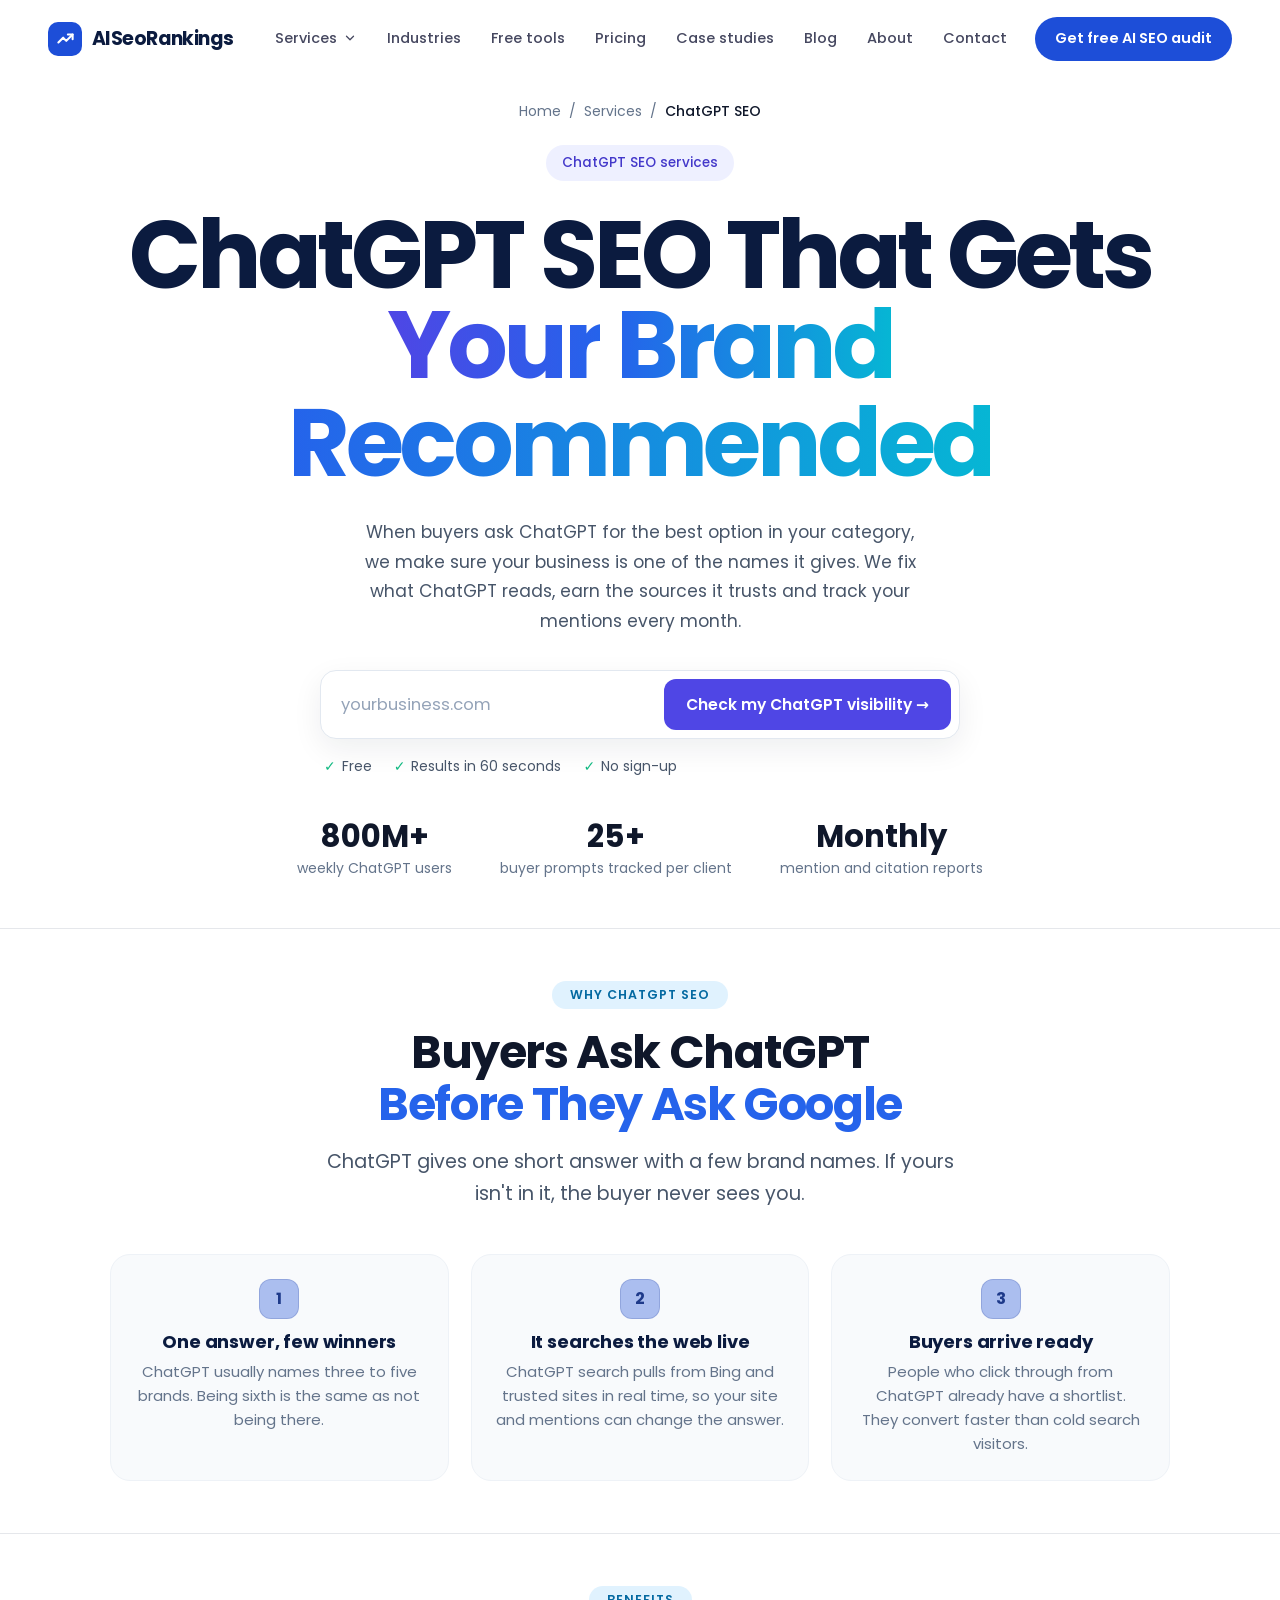
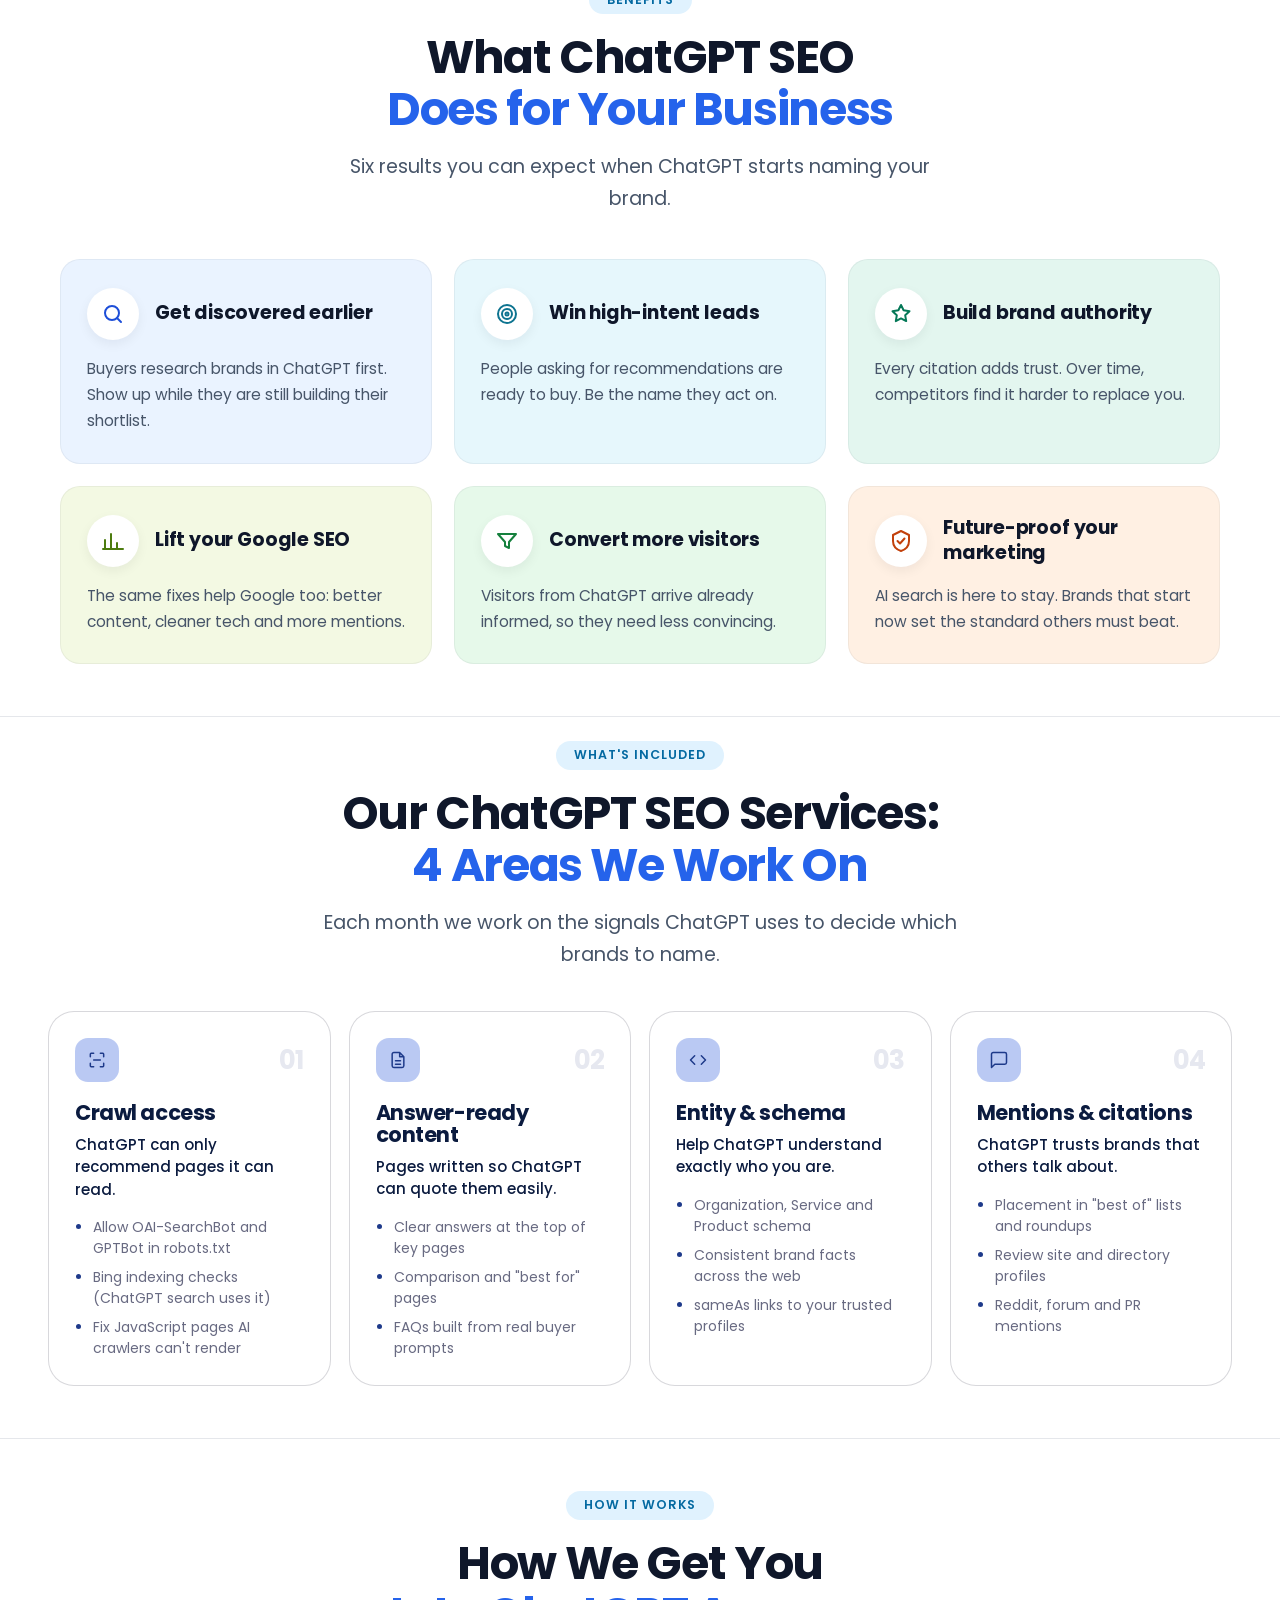
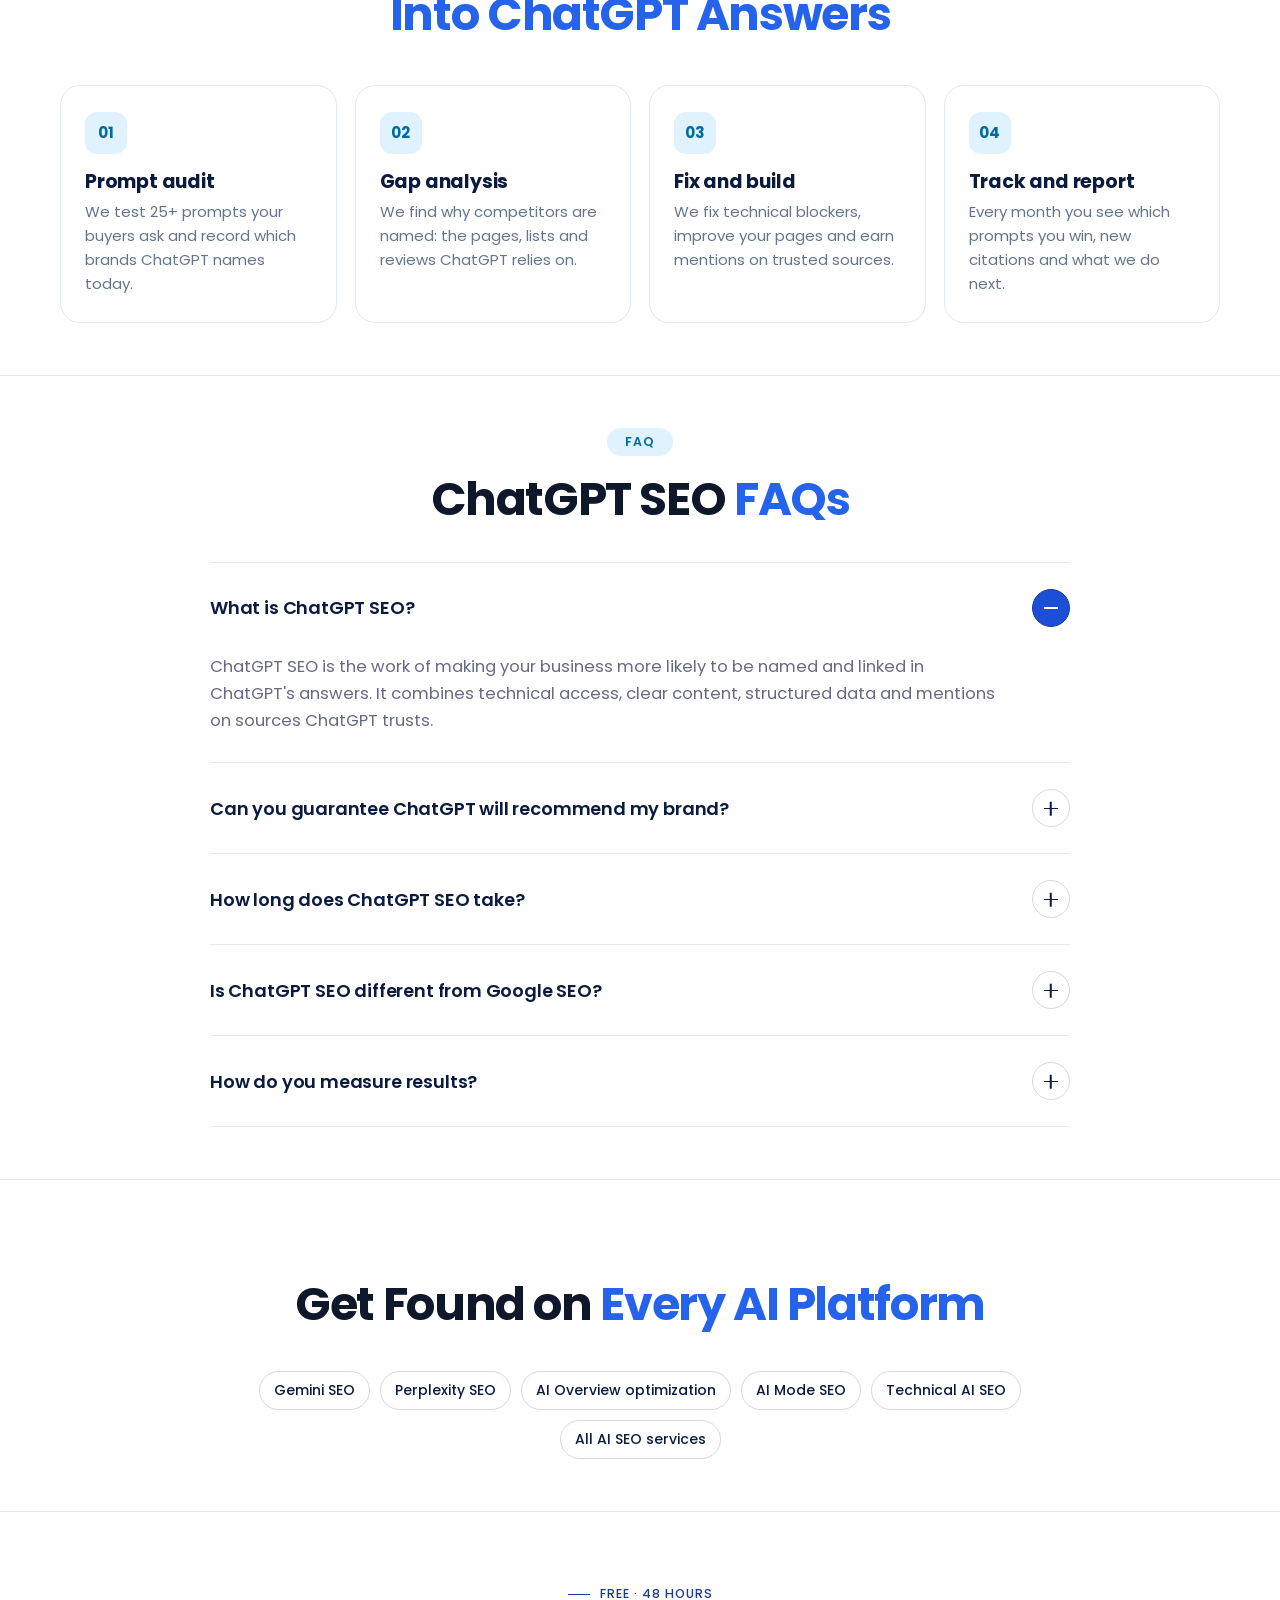
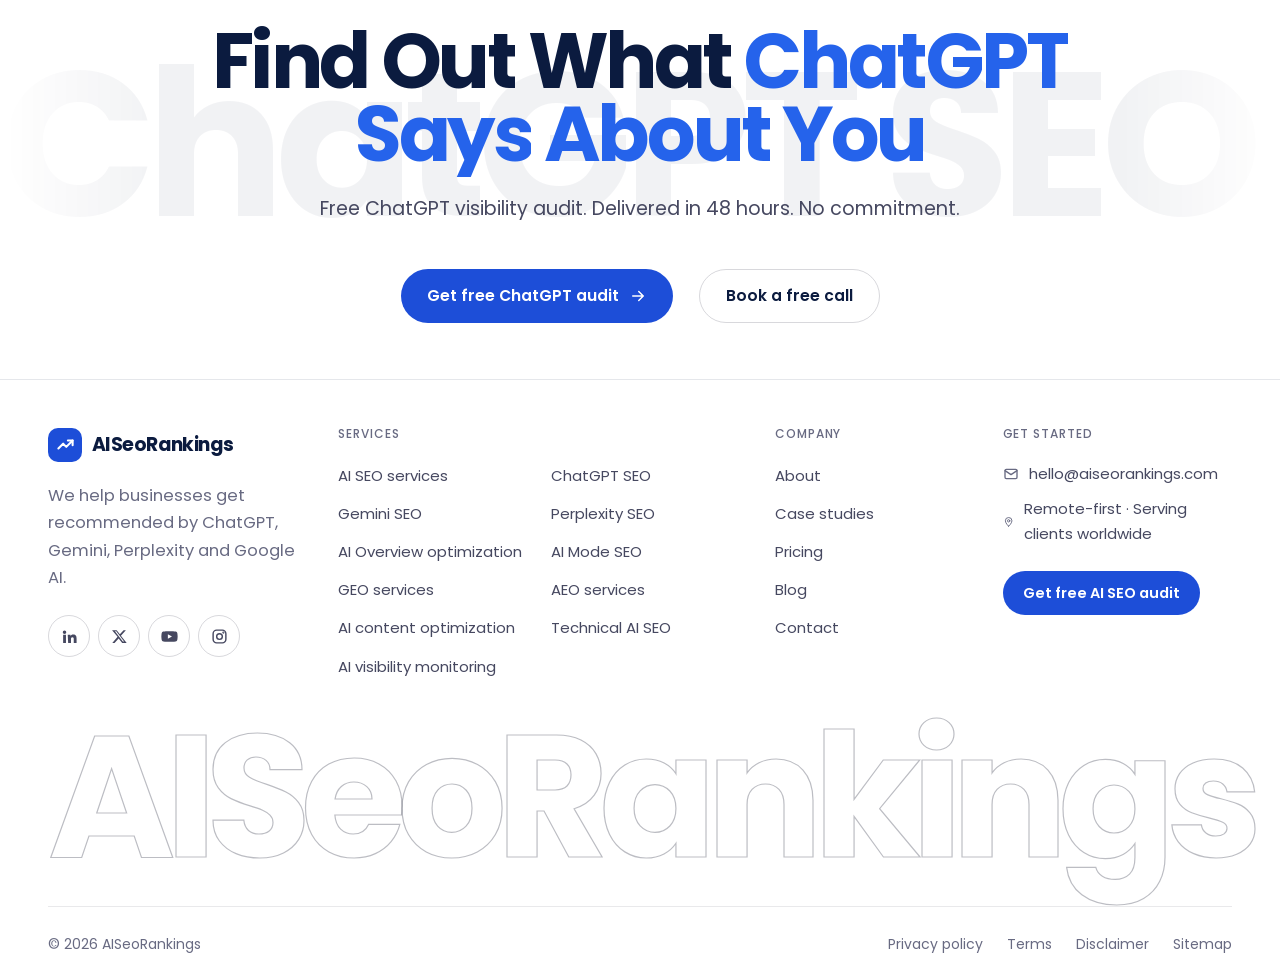
==== chatgpt-seo/index.html @ 2c23cbe6 "fixes" ====
<!DOCTYPE html>
<html lang="en">
<head>
<meta charset="UTF-8">
<meta name="viewport" content="width=device-width, initial-scale=1">
<title>ChatGPT SEO Services – Get Recommended by ChatGPT | AISeoRankings</title>
<meta name="description" content="ChatGPT SEO services that get your brand named and cited in ChatGPT answers. Crawl fixes, answer-ready content, schema and mentions. Free audit.">
<link rel="canonical" href="https://www.aiseorankings.com/chatgpt-seo/">
<meta property="og:type" content="website">
<meta property="og:title" content="ChatGPT SEO Services – Get Recommended by ChatGPT | AISeoRankings">
<meta property="og:description" content="ChatGPT SEO services that get your brand named and cited in ChatGPT answers. Crawl fixes, answer-ready content, schema and mentions. Free audit.">
<meta property="og:url" content="https://www.aiseorankings.com/chatgpt-seo/">
<meta name="theme-color" content="#ffffff">
<link rel="icon" href="data:image/svg+xml,%3Csvg xmlns='http://www.w3.org/2000/svg' viewBox='0 0 32 32'%3E%3Crect width='32' height='32' rx='9' fill='%23c8f560'/%3E%3Cpath d='M8 21l6-6 4 4 7-7M19 12h6v6' fill='none' stroke='%2309090e' stroke-width='3' stroke-linecap='round' stroke-linejoin='round'/%3E%3C/svg%3E">
<link rel="preconnect" href="https://fonts.googleapis.com">
<link rel="preconnect" href="https://fonts.gstatic.com" crossorigin>
<link href="https://fonts.googleapis.com/css2?family=Poppins:wght@400;500;600;700;800&display=swap" rel="stylesheet">
<script src="../script.js" defer></script>
<!-- Schema: Service, BreadcrumbList, FAQPage -->
<script type="application/ld+json">
{
  "@context": "https://schema.org",
  "@graph": [
    { "@type": "Service", "name": "ChatGPT SEO", "serviceType": "ChatGPT SEO", "url": "https://www.aiseorankings.com/chatgpt-seo/", "provider": { "@type": "Organization", "@id": "https://www.aiseorankings.com/#organization", "name": "AISeoRankings" }, "areaServed": "Worldwide" },
    { "@type": "BreadcrumbList", "itemListElement": [
      { "@type": "ListItem", "position": 1, "name": "Home", "item": "https://www.aiseorankings.com/" },
      { "@type": "ListItem", "position": 2, "name": "Services", "item": "https://www.aiseorankings.com/ai-seo-services/" },
      { "@type": "ListItem", "position": 3, "name": "ChatGPT SEO", "item": "https://www.aiseorankings.com/chatgpt-seo/" }
    ] },
    { "@type": "FAQPage", "mainEntity": [
      { "@type": "Question", "name": "What is ChatGPT SEO?", "acceptedAnswer": { "@type": "Answer", "text": "ChatGPT SEO is the work of making your business more likely to be named and linked in ChatGPT's answers. It combines technical access, clear content, structured data and mentions on sources ChatGPT trusts." } },
      { "@type": "Question", "name": "Can you guarantee ChatGPT will recommend my brand?", "acceptedAnswer": { "@type": "Answer", "text": "No. No one controls what ChatGPT says. We improve the signals it relies on and show you, prompt by prompt, how your visibility changes each month." } },
      { "@type": "Question", "name": "How long does ChatGPT SEO take?", "acceptedAnswer": { "@type": "Answer", "text": "Technical fixes can show up in ChatGPT search within weeks. Changes driven by new mentions and content usually take 3 to 6 months." } },
      { "@type": "Question", "name": "Is ChatGPT SEO different from Google SEO?", "acceptedAnswer": { "@type": "Answer", "text": "They overlap. Good Google SEO helps, but ChatGPT weighs brand mentions, reviews and clear answers more than rankings and backlinks alone." } },
      { "@type": "Question", "name": "How do you measure results?", "acceptedAnswer": { "@type": "Answer", "text": "We track a fixed set of buyer prompts each month and report how often your brand is mentioned, cited or linked, compared with your competitors." } }
    ] }
  ]
}
</script>

<link rel="stylesheet" href="../styles.css">
</head>
<body>

<!-- ============ ICON SPRITE ============ -->
<svg xmlns="http://www.w3.org/2000/svg" style="position:absolute;width:0;height:0;overflow:hidden" aria-hidden="true" focusable="false">
  <symbol id="logo" viewBox="0 0 24 24" fill="none" stroke="currentColor" stroke-width="2.6" stroke-linecap="round" stroke-linejoin="round"><path d="M3 17l6-6 4 4 8-8"/><path d="M15 7h6v6"/></symbol>
  <symbol id="arrow" viewBox="0 0 24 24" fill="none" stroke="currentColor" stroke-width="2" stroke-linecap="round" stroke-linejoin="round"><path d="M5 12h14M13 6l6 6-6 6"/></symbol>
  <symbol id="chev" viewBox="0 0 24 24" fill="none" stroke="currentColor" stroke-width="2.2" stroke-linecap="round" stroke-linejoin="round"><path d="M6 9l6 6 6-6"/></symbol>
  <symbol id="check" viewBox="0 0 24 24" fill="none" stroke="currentColor" stroke-width="3" stroke-linecap="round" stroke-linejoin="round"><path d="M5 12.5l4.5 4.5L19 7.5"/></symbol>
  <symbol id="star" viewBox="0 0 24 24" fill="currentColor"><path d="M12 2.5l2.9 6.1 6.6.8-4.9 4.6 1.3 6.6L12 17.3l-5.9 3.3 1.3-6.6-4.9-4.6 6.6-.8z"/></symbol>
  <symbol id="drag" viewBox="0 0 24 24" fill="none" stroke="currentColor" stroke-width="2.2" stroke-linecap="round" stroke-linejoin="round"><path d="M9 6l-6 6 6 6M15 6l6 6-6 6"/></symbol>
  <symbol id="play" viewBox="0 0 24 24" fill="currentColor"><path d="M7 4.5v15l12.5-7.5z"/></symbol>
  <symbol id="clock" viewBox="0 0 24 24" fill="none" stroke="currentColor" stroke-width="2" stroke-linecap="round"><circle cx="12" cy="12" r="9"/><path d="M12 7v5l3 2"/></symbol>
  <symbol id="globe" viewBox="0 0 24 24" fill="none" stroke="currentColor" stroke-width="2" stroke-linecap="round"><circle cx="12" cy="12" r="9"/><path d="M3 12h18M12 3a14 14 0 0 1 0 18M12 3a14 14 0 0 0 0 18"/></symbol>
  <symbol id="mail" viewBox="0 0 24 24" fill="none" stroke="currentColor" stroke-width="2" stroke-linecap="round" stroke-linejoin="round"><rect x="3" y="5" width="18" height="14" rx="2"/><path d="M3 7l9 6 9-6"/></symbol>
  <symbol id="pin" viewBox="0 0 24 24" fill="none" stroke="currentColor" stroke-width="2" stroke-linecap="round" stroke-linejoin="round"><path d="M12 21s-7-6.2-7-11.5A7 7 0 0 1 19 9.5C19 14.8 12 21 12 21z"/><circle cx="12" cy="9.5" r="2.5"/></symbol>
  <symbol id="alert" viewBox="0 0 24 24" fill="none" stroke="currentColor" stroke-width="2" stroke-linecap="round" stroke-linejoin="round"><circle cx="12" cy="12" r="9"/><path d="M12 8v4M12 16h.01"/></symbol>
  <symbol id="quote" viewBox="0 0 64 64" fill="currentColor"><path d="M10 40c0-12 6-21 18-26l2 5c-7 3-10 8-10 13h8v14H10zm26 0c0-12 6-21 18-26l2 5c-7 3-10 8-10 13h8v14H36z"/></symbol>
  <!-- service / step / feature icons -->
  <symbol id="chat" viewBox="0 0 24 24" fill="none" stroke="currentColor" stroke-width="1.8" stroke-linecap="round" stroke-linejoin="round"><path d="M21 15a2 2 0 0 1-2 2H7l-4 4V5a2 2 0 0 1 2-2h14a2 2 0 0 1 2 2z"/><path d="M8 9h8M8 13h5"/></symbol>
  <symbol id="search" viewBox="0 0 24 24" fill="none" stroke="currentColor" stroke-width="1.8" stroke-linecap="round" stroke-linejoin="round"><circle cx="11" cy="11" r="7"/><path d="M20 20l-4-4"/></symbol>
  <symbol id="target" viewBox="0 0 24 24" fill="none" stroke="currentColor" stroke-width="1.8" stroke-linecap="round"><circle cx="12" cy="12" r="9"/><circle cx="12" cy="12" r="5"/><circle cx="12" cy="12" r="1.5"/></symbol>
  <symbol id="pulse" viewBox="0 0 24 24" fill="none" stroke="currentColor" stroke-width="1.8" stroke-linecap="round" stroke-linejoin="round"><path d="M3 12h4l3-8 4 16 3-8h4"/></symbol>
  <symbol id="scan" viewBox="0 0 24 24" fill="none" stroke="currentColor" stroke-width="1.8" stroke-linecap="round" stroke-linejoin="round"><path d="M4 8V5a1 1 0 0 1 1-1h3M16 4h3a1 1 0 0 1 1 1v3M20 16v3a1 1 0 0 1-1 1h-3M8 20H5a1 1 0 0 1-1-1v-3M4 12h16"/></symbol>
  <symbol id="route" viewBox="0 0 24 24" fill="none" stroke="currentColor" stroke-width="1.8" stroke-linecap="round" stroke-linejoin="round"><circle cx="6" cy="19" r="2.5"/><circle cx="18" cy="5" r="2.5"/><path d="M8.5 19H17a3.5 3.5 0 0 0 0-7H7a3.5 3.5 0 0 1 0-7h8.5"/></symbol>
  <symbol id="wrench" viewBox="0 0 24 24" fill="none" stroke="currentColor" stroke-width="1.8" stroke-linecap="round" stroke-linejoin="round"><path d="M14.7 6.3a1 1 0 0 0 0 1.4l1.6 1.6a1 1 0 0 0 1.4 0l3.8-3.8a6 6 0 0 1-7.9 7.9l-6.9 6.9a2.1 2.1 0 0 1-3-3l6.9-6.9a6 6 0 0 1 7.9-7.9z"/></symbol>
  <symbol id="bars" viewBox="0 0 24 24" fill="none" stroke="currentColor" stroke-width="1.8" stroke-linecap="round"><path d="M4 20V11M10 20V5M16 20v-6M22 20H2"/></symbol>
  <symbol id="spark" viewBox="0 0 24 24" fill="none" stroke="currentColor" stroke-width="1.8" stroke-linecap="round" stroke-linejoin="round"><path d="M12 3l1.9 5.1L19 10l-5.1 1.9L12 17l-1.9-5.1L5 10l5.1-1.9z"/><path d="M19 16v4M17 18h4"/></symbol>
  <symbol id="layers" viewBox="0 0 24 24" fill="none" stroke="currentColor" stroke-width="1.8" stroke-linecap="round" stroke-linejoin="round"><path d="M12 3l9 5-9 5-9-5z"/><path d="M3 13l9 5 9-5"/></symbol>
  <symbol id="doc" viewBox="0 0 24 24" fill="none" stroke="currentColor" stroke-width="1.8" stroke-linecap="round" stroke-linejoin="round"><path d="M14 2H6a2 2 0 0 0-2 2v16a2 2 0 0 0 2 2h12a2 2 0 0 0 2-2V8z"/><path d="M14 2v6h6M8 13h8M8 17h6"/></symbol>
  <!-- social -->
  <symbol id="in" viewBox="0 0 24 24" fill="currentColor"><path d="M4.98 3.5a2.5 2.5 0 1 1 0 5 2.5 2.5 0 0 1 0-5zM3 9.5h4V21H3zM9.5 9.5h3.8v1.6h.1c.5-1 1.8-2 3.8-2 4 0 4.8 2.6 4.8 6V21h-4v-5.2c0-1.3 0-2.9-1.8-2.9s-2.1 1.4-2.1 2.8V21h-4z"/></symbol>
  <symbol id="x" viewBox="0 0 24 24" fill="currentColor"><path d="M17.8 3H21l-7 8 8.2 10h-6.4l-5-6.2L5 21H1.8l7.5-8.6L1.5 3H8l4.5 5.7zm-1.1 16.2h1.8L7.4 4.7H5.5z"/></symbol>
  <symbol id="yt" viewBox="0 0 24 24" fill="currentColor"><path d="M23 7.2a3 3 0 0 0-2.1-2.1C19 4.6 12 4.6 12 4.6s-7 0-8.9.5A3 3 0 0 0 1 7.2 31 31 0 0 0 .5 12 31 31 0 0 0 1 16.8a3 3 0 0 0 2.1 2.1c1.9.5 8.9.5 8.9.5s7 0 8.9-.5a3 3 0 0 0 2.1-2.1 31 31 0 0 0 .5-4.8 31 31 0 0 0-.5-4.8zM9.7 15.1V8.9l5.8 3.1z"/></symbol>
  <symbol id="ig" viewBox="0 0 24 24" fill="none" stroke="currentColor" stroke-width="2" stroke-linecap="round"><rect x="3" y="3" width="18" height="18" rx="5"/><circle cx="12" cy="12" r="4"/><circle cx="17.5" cy="6.5" r=".6" fill="currentColor"/></symbol>
  <!-- platform glyphs (generic marks, not official logos) -->
  <symbol id="p-gpt" viewBox="0 0 24 24" fill="none" stroke="currentColor" stroke-width="1.8" stroke-linejoin="round"><path d="M12 3l7.8 4.5v9L12 21l-7.8-4.5v-9z"/><path d="M12 8l3.5 2v4L12 16l-3.5-2v-4z"/></symbol>
  <symbol id="p-gem" viewBox="0 0 24 24" fill="currentColor"><path d="M12 2c.6 5.4 4.6 9.4 10 10-5.4.6-9.4 4.6-10 10-.6-5.4-4.6-9.4-10-10 5.4-.6 9.4-4.6 10-10z"/></symbol>
  <symbol id="p-ppx" viewBox="0 0 24 24" fill="none" stroke="currentColor" stroke-width="1.8" stroke-linecap="round" stroke-linejoin="round"><path d="M12 2v20M4 6l8 6 8-6M4 6v10l8-4 8 4V6"/></symbol>
  <symbol id="p-aio" viewBox="0 0 24 24" fill="currentColor"><path d="M10 3c.5 3.8 2.7 6 6.5 6.5-3.8.5-6 2.7-6.5 6.5-.5-3.8-2.7-6-6.5-6.5C7.3 9 9.5 6.8 10 3zM18 13c.3 2.2 1.5 3.4 3.7 3.7-2.2.3-3.4 1.5-3.7 3.7-.3-2.2-1.5-3.4-3.7-3.7 2.2-.3 3.4-1.5 3.7-3.7z"/></symbol>
  <symbol id="p-aim" viewBox="0 0 24 24" fill="none" stroke="currentColor" stroke-width="2" stroke-linecap="round"><circle cx="10.5" cy="10.5" r="6.5"/><path d="M20 20l-4.5-4.5M8 10.5h5M10.5 8v5"/></symbol>
  <symbol id="p-cop" viewBox="0 0 24 24" fill="none" stroke="currentColor" stroke-width="2" stroke-linecap="round" stroke-linejoin="round"><path d="M7 4h7a3 3 0 0 1 3 3v3H10a3 3 0 0 0-3 3v7a3 3 0 0 1-3-3V7a3 3 0 0 1 3-3z"/><path d="M17 20h-7a3 3 0 0 1-3-3v-3h7a3 3 0 0 0 3-3V4a3 3 0 0 1 3 3v10a3 3 0 0 1-3 3z"/></symbol>
  <symbol id="p-cla" viewBox="0 0 24 24" fill="none" stroke="currentColor" stroke-width="2.2" stroke-linecap="round"><path d="M12 3v18M3 12h18M5.6 5.6l12.8 12.8M18.4 5.6L5.6 18.4"/></symbol>

  <!-- real brand marks (Simple Icons / Font Awesome Free paths) -->
  <symbol id="x-gpt" viewBox="0 0 512 512" fill="currentColor"><path d="M196.4 185.8v-48.6c0-4.1 1.5-7.2 5.1-9.2l97.8-56.3c13.3-7.7 29.2-11.3 45.6-11.3 61.4 0 100.4 47.6 100.4 98.3 0 3.6 0 7.7-.5 11.8l-101.5-59.4c-6.1-3.6-12.3-3.6-18.4 0zm228.3 189.4V259c0-7.2-3.1-12.3-9.2-15.9L287 168.4l42-24.1c3.6-2 6.7-2 10.2 0l97.8 56.4c28.2 16.4 47.1 51.2 47.1 85 0 38.9-23 74.8-59.4 89.6zM166.2 272.8l-42-24.6c-3.6-2-5.1-5.1-5.1-9.2V126.4c0-54.8 42-96.3 98.8-96.3 21.5 0 41.5 7.2 58.4 20l-100.9 58.4c-6.1 3.6-9.2 8.7-9.2 15.9v148.5zm90.4 52.2-60.2-33.8v-71.7l60.2-33.8 60.2 33.8v71.7zm38.7 155.7c-21.5 0-41.5-7.2-58.4-20l100.9-58.4c6.1-3.6 9.2-8.7 9.2-15.9V237.9l42.5 24.6c3.6 2 5.1 5.1 5.1 9.2v112.6c0 54.8-42.5 96.3-99.3 96.3zM173.8 366.5l-97.7-56.3C47.9 293.8 29 259 29 225.2c0-39.4 23.6-74.8 59.9-89.6v116.7c0 7.2 3.1 12.3 9.2 15.9l128 74.2-42 24.1c-3.6 2-6.7 2-10.2 0zm-5.6 84c-57.9 0-100.4-43.5-100.4-97.3 0-4.1.5-8.2 1-12.3l100.9 58.4c6.1 3.6 12.3 3.6 18.4 0l128.5-74.2v48.6c0 4.1-1.5 7.2-5.1 9.2l-97.8 56.3c-13.3 7.7-29.2 11.3-45.6 11.3zm127 60.9c62 0 113.7-44 125.4-102.4 57.3-14.9 94.2-68.6 94.2-123.4 0-35.8-15.4-70.7-43-95.7 2.6-10.8 4.1-21.5 4.1-32.3 0-73.2-59.4-128-128-128-13.8 0-27.1 2-40.4 6.7-23-22.5-54.8-36.9-89.6-36.9-62 0-113.7 44-125.4 102.4-57.3 14.8-94.2 68.6-94.2 123.4 0 35.8 15.4 70.7 43 95.7-2.6 10.8-4.1 21.5-4.1 32.3 0 73.2 59.4 128 128 128 13.8 0 27.1-2 40.4-6.7 23 22.5 54.8 36.9 89.6 36.9"/></symbol>
  <symbol id="x-gem" viewBox="0 0 24 24"><defs><linearGradient id="gemG" x1="3" y1="21" x2="21" y2="3" gradientUnits="userSpaceOnUse"><stop offset="0" stop-color="#4285f4"/><stop offset=".55" stop-color="#9b72cb"/><stop offset="1" stop-color="#d96570"/></linearGradient></defs><path fill="url(#gemG)" d="M11.04 19.32Q12 21.51 12 24q0-2.49.93-4.68.96-2.19 2.58-3.81t3.81-2.55Q21.51 12 24 12q-2.49 0-4.68-.93a12.3 12.3 0 0 1-3.81-2.58 12.3 12.3 0 0 1-2.58-3.81Q12 2.49 12 0q0 2.49-.96 4.68-.93 2.19-2.55 3.81a12.3 12.3 0 0 1-3.81 2.58Q2.49 12 0 12q2.49 0 4.68.96 2.19.93 3.81 2.55t2.55 3.81"/></symbol>
  <symbol id="x-ppx" viewBox="0 0 24 24"><path fill="#20808d" d="M22.398 7.09h-2.31V.068l-7.51 6.354V.158h-1.156v6.196L4.49 0v7.09H1.602v10.397H4.49V24l6.933-6.36v6.201h1.155v-6.047l6.932 6.181v-6.488h2.888zm-3.466-4.531v4.53h-5.355zm-13.286.067 4.869 4.464h-4.87zM2.758 16.332V8.245h7.847L4.49 14.36v1.972zm2.888 5.04v-6.534l5.776-5.776v7.011zm12.708.025-5.776-5.15V9.061l5.776 5.776zm2.889-5.065H19.51V14.36l-6.115-6.115h7.848z"/></symbol>
  <symbol id="x-cla" viewBox="0 0 24 24" fill="currentColor"><path d="m4.714 15.956 4.718-2.648.079-.23-.08-.128h-.23l-.79-.048-2.695-.073-2.337-.097-2.265-.122-.57-.121-.535-.704.055-.353.48-.321.685.06 1.518.104 2.277.157 1.651.098 2.447.255h.389l.054-.158-.133-.097-.103-.098-2.356-1.596-2.55-1.688-1.336-.972-.722-.491L2 6.223l-.158-1.008.656-.722.88.06.224.061.893.686 1.906 1.476 2.49 1.833.364.304.146-.104.018-.072-.164-.274-1.354-2.446-1.445-2.49-.644-1.032-.17-.619a3 3 0 0 1-.103-.729L6.287.133 6.7 0l.995.134.42.364.619 1.415L9.735 4.14l1.555 3.03.455.898.243.832.09.255h.159V9.01l.127-1.706.237-2.095.23-2.695.08-.76.376-.91.747-.492.583.28.48.685-.067.444-.286 1.851-.558 2.903-.365 1.942h.213l.243-.242.983-1.306 1.652-2.064.728-.82.85-.904.547-.431h1.032l.759 1.129-.34 1.166-1.063 1.347-.88 1.142-1.263 1.7-.79 1.36.074.11.188-.02 2.853-.606 1.542-.28 1.84-.315.832.388.09.395-.327.807-1.967.486-2.307.462-3.436.813-.043.03.049.061 1.548.146.662.036h1.62l3.018.225.79.522.473.638-.08.485-1.213.62-1.64-.389-3.825-.91-1.31-.329h-.183v.11l1.093 1.068 2.003 1.81 2.508 2.33.127.578-.321.455-.34-.049-2.204-1.657-.85-.747-1.925-1.62h-.127v.17l.443.649 2.343 3.521.122 1.08-.17.353-.607.213-.668-.122-1.372-1.924-1.415-2.168-1.141-1.943-.14.08-.674 7.254-.316.37-.728.28-.607-.461-.322-.747.322-1.476.388-1.924.316-1.53.285-1.9.17-.632-.012-.042-.14.018-1.432 1.967-2.18 2.945-1.724 1.845-.413.164-.716-.37.066-.662.401-.589 2.386-3.036 1.439-1.882.929-1.086-.006-.158h-.055L4.138 18.56l-1.13.146-.485-.456.06-.746.231-.243 1.907-1.312Z"/></symbol>
  <symbol id="x-g" viewBox="0 0 24 24"><defs><path id="gP" d="M12.48 10.92v3.28h7.84c-.24 1.84-.853 3.187-1.787 4.133-1.147 1.147-2.933 2.4-6.053 2.4-4.827 0-8.6-3.893-8.6-8.72s3.773-8.72 8.6-8.72c2.6 0 4.507 1.027 5.907 2.347l2.307-2.307C18.747 1.44 16.133 0 12.48 0 5.867 0 .307 5.387.307 12s5.56 12 12.173 12c3.573 0 6.267-1.173 8.373-3.36 2.16-2.16 2.84-5.213 2.84-7.667 0-.76-.053-1.467-.173-2.053z"/><clipPath id="gR"><path d="M0 0H24V7.6H0Z"/></clipPath><clipPath id="gY"><path d="M0 7.6H12V17H0Z"/></clipPath><clipPath id="gGr"><path d="M0 17H12V18.6H24V24H0Z"/></clipPath><clipPath id="gB"><path d="M12 7.6H24V18.6H12Z"/></clipPath></defs><use href="#gP" fill="#ea4335" clip-path="url(#gR)"/><use href="#gP" fill="#fbbc05" clip-path="url(#gY)"/><use href="#gP" fill="#34a853" clip-path="url(#gGr)"/><use href="#gP" fill="#4285f4" clip-path="url(#gB)"/></symbol>
  <symbol id="x-gai" viewBox="0 0 24 24"><g transform="translate(-1 -1) scale(.82)"><use href="#x-g" width="24" height="24"/></g><circle cx="18.2" cy="18.2" r="5.6" fill="#fff"/><g transform="translate(13.4 13.4) scale(.4)"><use href="#x-gem" width="24" height="24"/></g></symbol>
  <symbol id="x-cop" viewBox="0 0 24 24"><defs><linearGradient id="cpA" x1="3" y1="4" x2="14" y2="20" gradientUnits="userSpaceOnUse"><stop offset="0" stop-color="#2d9cf0"/><stop offset=".6" stop-color="#6c63ff"/><stop offset="1" stop-color="#9b5cf6"/></linearGradient><linearGradient id="cpB" x1="21" y1="20" x2="10" y2="4" gradientUnits="userSpaceOnUse"><stop offset="0" stop-color="#ffb347"/><stop offset=".55" stop-color="#ff6f91"/><stop offset="1" stop-color="#c05cf0"/></linearGradient></defs><path id="cpR" fill="url(#cpA)" d="M8.3 3.2A4.5 4.5 0 0 1 11.6 2h1.3c1.5 0 2.7 1 3.1 2.5l1.7 6.4-3.6 1-1.4-5.1c-.1-.5-.5-.8-1-.8-.6 0-1.1.4-1.4 1L6 19.3c-.4 1-1.4 1.7-2.5 1.7-1.5 0-2.4-1.4-1.9-2.8l4.3-10.7c.5-1.6 1.1-3.3 2.4-4.3z"/><path fill="url(#cpB)" transform="rotate(180 12 12)" d="M8.3 3.2A4.5 4.5 0 0 1 11.6 2h1.3c1.5 0 2.7 1 3.1 2.5l1.7 6.4-3.6 1-1.4-5.1c-.1-.5-.5-.8-1-.8-.6 0-1.1.4-1.4 1L6 19.3c-.4 1-1.4 1.7-2.5 1.7-1.5 0-2.4-1.4-1.9-2.8l4.3-10.7c.5-1.6 1.1-3.3 2.4-4.3z"/></symbol>
  <!-- client placeholder marks -->
  <symbol id="c1" viewBox="0 0 28 28" fill="currentColor"><circle cx="14" cy="14" r="11"/></symbol>
  <symbol id="c2" viewBox="0 0 28 28" fill="currentColor"><rect x="3" y="3" width="22" height="22" rx="6"/></symbol>
  <symbol id="c3" viewBox="0 0 28 28" fill="currentColor"><path d="M14 3l12 22H2z"/></symbol>
  <symbol id="c4" viewBox="0 0 28 28" fill="currentColor"><path d="M3 15a11 11 0 0 1 22 0z"/><rect x="3" y="17" width="22" height="7" rx="3.5"/></symbol>
  <symbol id="c5" viewBox="0 0 28 28" fill="currentColor"><rect x="3" y="3" width="9" height="22" rx="2"/><rect x="16" y="10" width="9" height="15" rx="2"/></symbol>
  <symbol id="c6" viewBox="0 0 28 28" fill="currentColor"><path d="M14 2l11 6v12l-11 6-11-6V8z"/></symbol>
</svg>

<a class="skip" href="#main">Skip to content</a>
<div class="progress" aria-hidden="true"></div>

<!-- ======================= NAV ======================= -->
<header class="nav" id="nav">
  <div class="nav__bar">
    <a href="/" class="logo" aria-label="AISeoRankings home">
      <span class="logo__mark"><svg role="img" aria-label="AISeoRankings logo"><use href="#logo"/></svg></span>AISeoRankings
    </a>
    <nav class="nav__panel" id="nav-panel" aria-label="Main">
      <ul class="nav__links">
        <li class="nav__drop">
          <button type="button" aria-expanded="false" aria-controls="svc-menu">Services <svg aria-hidden="true"><use href="#chev"/></svg></button>
          <div class="nav__menu" id="svc-menu">
            <a href="/chatgpt-seo/" aria-current="page">ChatGPT SEO</a>
            <a href="/gemini-seo/">Gemini SEO</a>
            <a href="/perplexity-seo/">Perplexity SEO</a>
            <a href="/ai-overview-optimization/">AI Overview optimization</a>
            <a href="/ai-mode-seo/">AI Mode SEO</a>
            <a href="/geo-services/">GEO services</a>
            <a href="/aeo-services/">AEO services</a>
            <a href="/technical-ai-seo/">Technical AI SEO</a>
            <a href="/ai-seo-services/" class="all">All AI SEO services →</a>
          </div>
        </li>
        <li><a href="/industries/">Industries</a></li>
        <li><a href="/tools/">Free tools</a></li>
        <li><a href="/pricing/">Pricing</a></li>
        <li><a href="/case-studies/">Case studies</a></li>
        <li><a href="/blog/">Blog</a></li>
        <li><a href="/about/">About</a></li>
        <li><a href="/contact/">Contact</a></li>
      </ul>
      <a href="/free-ai-seo-audit/" class="btn btn-lime btn-sm">Get free AI SEO audit</a>
    </nav>
    <button class="nav__burger" type="button" aria-label="Open menu" aria-expanded="false" aria-controls="nav-panel"><span></span></button>
  </div>
</header>

<main id="main" class="svc-page">

<!-- ======================= 1. HERO ======================= -->
<section class="hero sp-hero">
  <div class="hero__grid-bg" aria-hidden="true"></div>
  <div class="wrap">
    <nav class="sp-crumbs" aria-label="Breadcrumb"><a href="/">Home</a><span>/</span><a href="/ai-seo-services/">Services</a><span>/</span><span aria-current="page">ChatGPT SEO</span></nav>
    <span class="hero__tag" data-r>ChatGPT SEO services</span>
    <h1 class="h-xl words" data-words>ChatGPT SEO That Gets <span class="grad">Your Brand Recommended</span></h1>
    <p class="lead hero__lead" data-r style="--d:3">When buyers ask ChatGPT for the best option in your category, we make sure your business is one of the names it gives. We fix what ChatGPT reads, earn the sources it trusts and track your mentions every month.</p>

    <form class="audit hero-check" action="/free-ai-seo-audit/" method="get" data-r style="--d:4">
      <div class="hero-check__row">
        <label for="url" class="sr-only">Website URL</label>
        <input id="url" name="url" type="text" inputmode="url" placeholder="yourbusiness.com" autocomplete="url" required>
        <button type="submit">Check my ChatGPT visibility &rarr;</button>
      </div>
      <ul class="hero-check__perks">
        <li><span>&check;</span>Free</li>
        <li><span>&check;</span>Results in 60 seconds</li>
        <li><span>&check;</span>No sign-up</li>
      </ul>
    </form>

    <ul class="sp-stats" data-r style="--d:5">
      <li><b>800M+</b><span>weekly ChatGPT users</span></li>
      <li><b>25+</b><span>buyer prompts tracked per client</span></li>
      <li><b>Monthly</b><span>mention and citation reports</span></li>
    </ul>
  </div>
</section>

<!-- ======================= 2. WHY IT MATTERS ======================= -->
<section class="section" id="why-chatgpt">
  <div class="wrap">
    <div class="sec-head sec-head--center">
      <div>
        <span class="tag" data-r>Why ChatGPT SEO</span>
        <h2 class="h-lg" data-r>Buyers Ask ChatGPT <span class="h-acc">Before They Ask Google</span></h2>
      </div>
      <p class="lead" data-r>ChatGPT gives one short answer with a few brand names. If yours isn't in it, the buyer never sees you.</p>
    </div>
    <ul class="pb__pts">
      <li data-r><span class="shift__n">1</span><h3>One answer, few winners</h3><p>ChatGPT usually names three to five brands. Being sixth is the same as not being there.</p></li>
      <li data-r style="--d:1"><span class="shift__n">2</span><h3>It searches the web live</h3><p>ChatGPT search pulls from Bing and trusted sites in real time, so your site and mentions can change the answer.</p></li>
      <li data-r style="--d:2"><span class="shift__n">3</span><h3>Buyers arrive ready</h3><p>People who click through from ChatGPT already have a shortlist. They convert faster than cold search visitors.</p></li>
    </ul>
  </div>
</section>

<!-- ======================= BENEFITS ======================= -->
<section class="section" id="benefits">
  <div class="wrap">
    <div class="sec-head sec-head--center">
      <div>
        <span class="tag" data-r>Benefits</span>
        <h2 class="h-lg" data-r>What ChatGPT SEO <span class="h-acc">Does for Your Business</span></h2>
      </div>
      <p class="lead" data-r>Six results you can expect when ChatGPT starts naming your brand.</p>
    </div>
    <div class="sp-ben">
      <article class="sp-ben__card sp-ben--blue" data-r>
        <div class="sp-ben__head"><span class="sp-ben__ico"><svg viewBox="0 0 24 24" aria-hidden="true"><circle cx="11" cy="11" r="7"/><path d="M20 20l-4-4"/></svg></span><h3>Get discovered earlier</h3></div>
        <p>Buyers research brands in ChatGPT first. Show up while they are still building their shortlist.</p>
      </article>
      <article class="sp-ben__card sp-ben--sky" data-r style="--d:1">
        <div class="sp-ben__head"><span class="sp-ben__ico"><svg viewBox="0 0 24 24" aria-hidden="true"><circle cx="12" cy="12" r="9"/><circle cx="12" cy="12" r="5"/><circle cx="12" cy="12" r="1.5"/></svg></span><h3>Win high-intent leads</h3></div>
        <p>People asking for recommendations are ready to buy. Be the name they act on.</p>
      </article>
      <article class="sp-ben__card sp-ben--mint" data-r style="--d:2">
        <div class="sp-ben__head"><span class="sp-ben__ico"><svg viewBox="0 0 24 24" aria-hidden="true"><path d="M12 3l2.6 5.3 5.9.9-4.3 4.1 1 5.8L12 16.4 6.8 19.1l1-5.8L3.5 9.2l5.9-.9z"/></svg></span><h3>Build brand authority</h3></div>
        <p>Every citation adds trust. Over time, competitors find it harder to replace you.</p>
      </article>
      <article class="sp-ben__card sp-ben--lime" data-r>
        <div class="sp-ben__head"><span class="sp-ben__ico"><svg viewBox="0 0 24 24" aria-hidden="true"><path d="M4 20V11M10 20V5M16 20v-6M22 20H2"/></svg></span><h3>Lift your Google SEO</h3></div>
        <p>The same fixes help Google too: better content, cleaner tech and more mentions.</p>
      </article>
      <article class="sp-ben__card sp-ben--green" data-r style="--d:1">
        <div class="sp-ben__head"><span class="sp-ben__ico"><svg viewBox="0 0 24 24" aria-hidden="true"><path d="M3 5h18l-7 8v6l-4-2v-4z"/></svg></span><h3>Convert more visitors</h3></div>
        <p>Visitors from ChatGPT arrive already informed, so they need less convincing.</p>
      </article>
      <article class="sp-ben__card sp-ben--peach" data-r style="--d:2">
        <div class="sp-ben__head"><span class="sp-ben__ico"><svg viewBox="0 0 24 24" aria-hidden="true"><path d="M12 2l8 4v6c0 5-3.5 8.5-8 10-4.5-1.5-8-5-8-10V6z"/><path d="M8.5 12l2.5 2.5 4.5-5"/></svg></span><h3>Future-proof your marketing</h3></div>
        <p>AI search is here to stay. Brands that start now set the standard others must beat.</p>
      </article>
    </div>
  </div>
</section>

<!-- ======================= 3. WHAT WE DO ======================= -->
<section class="section sp-alt" id="services">
  <div class="wrap">
    <div class="sec-head sec-head--center">
      <div>
        <span class="tag" data-r>What's included</span>
        <h2 class="h-lg" data-r>Our ChatGPT SEO Services: <span class="h-acc">4 Areas We Work On</span></h2>
      </div>
      <p class="lead" data-r>Each month we work on the signals ChatGPT uses to decide which brands to name.</p>
    </div>
    <div class="pillars">
      <article class="pillar" data-r>
        <div class="pillar__top"><span class="pillar__ico"><svg viewBox="0 0 24 24" aria-hidden="true"><path d="M4 8V5a1 1 0 0 1 1-1h3M16 4h3a1 1 0 0 1 1 1v3M20 16v3a1 1 0 0 1-1 1h-3M8 20H5a1 1 0 0 1-1-1v-3M8 12h8"/></svg></span><span class="pillar__n">01</span></div>
        <h3>Crawl access</h3>
        <p class="pillar__lead">ChatGPT can only recommend pages it can read.</p>
        <ul><li>Allow OAI-SearchBot and GPTBot in robots.txt</li><li>Bing indexing checks (ChatGPT search uses it)</li><li>Fix JavaScript pages AI crawlers can't render</li></ul>
      </article>
      <article class="pillar" data-r style="--d:1">
        <div class="pillar__top"><span class="pillar__ico"><svg viewBox="0 0 24 24" aria-hidden="true"><path d="M14 3H7a2 2 0 0 0-2 2v14a2 2 0 0 0 2 2h10a2 2 0 0 0 2-2V8zM14 3v5h5M9 13h6M9 17h6"/></svg></span><span class="pillar__n">02</span></div>
        <h3>Answer-ready content</h3>
        <p class="pillar__lead">Pages written so ChatGPT can quote them easily.</p>
        <ul><li>Clear answers at the top of key pages</li><li>Comparison and "best for" pages</li><li>FAQs built from real buyer prompts</li></ul>
      </article>
      <article class="pillar" data-r style="--d:2">
        <div class="pillar__top"><span class="pillar__ico"><svg viewBox="0 0 24 24" aria-hidden="true"><path d="M8 7l-5 5 5 5M16 7l5 5-5 5"/></svg></span><span class="pillar__n">03</span></div>
        <h3>Entity &amp; schema</h3>
        <p class="pillar__lead">Help ChatGPT understand exactly who you are.</p>
        <ul><li>Organization, Service and Product schema</li><li>Consistent brand facts across the web</li><li>sameAs links to your trusted profiles</li></ul>
      </article>
      <article class="pillar" data-r style="--d:3">
        <div class="pillar__top"><span class="pillar__ico"><svg viewBox="0 0 24 24" aria-hidden="true"><path d="M21 15a2 2 0 0 1-2 2H7l-4 4V5a2 2 0 0 1 2-2h14a2 2 0 0 1 2 2z"/></svg></span><span class="pillar__n">04</span></div>
        <h3>Mentions &amp; citations</h3>
        <p class="pillar__lead">ChatGPT trusts brands that others talk about.</p>
        <ul><li>Placement in "best of" lists and roundups</li><li>Review site and directory profiles</li><li>Reddit, forum and PR mentions</li></ul>
      </article>
    </div>
  </div>
</section>

<!-- ======================= 4. PROCESS ======================= -->
<section class="section" id="process">
  <div class="wrap">
    <div class="sec-head sec-head--center">
      <div>
        <span class="tag" data-r>How it works</span>
        <h2 class="h-lg" data-r>How We Get You <span class="h-acc">Into ChatGPT Answers</span></h2>
      </div>
    </div>
    <ol class="sp-steps">
      <li data-r><span>01</span><h3>Prompt audit</h3><p>We test 25+ prompts your buyers ask and record which brands ChatGPT names today.</p></li>
      <li data-r style="--d:1"><span>02</span><h3>Gap analysis</h3><p>We find why competitors are named: the pages, lists and reviews ChatGPT relies on.</p></li>
      <li data-r style="--d:2"><span>03</span><h3>Fix and build</h3><p>We fix technical blockers, improve your pages and earn mentions on trusted sources.</p></li>
      <li data-r style="--d:3"><span>04</span><h3>Track and report</h3><p>Every month you see which prompts you win, new citations and what we do next.</p></li>
    </ol>
  </div>
</section>

<!-- ======================= 5. FAQ ======================= -->
<section class="section faq-section" id="faq">
  <div class="wrap">
    <div class="sec-head sec-head--center">
      <div>
        <span class="tag" data-r>FAQ</span>
        <h2 class="h-lg" data-r>ChatGPT SEO <span class="h-in">FAQs</span></h2>
      </div>
    </div>
    <div class="acc sp-acc" data-r>
      <details open><summary><h3>What is ChatGPT SEO?</h3><span class="acc__ico" aria-hidden="true"></span></summary><div class="acc__a"><p>ChatGPT SEO is the work of making your business more likely to be named and linked in ChatGPT's answers. It combines technical access, clear content, structured data and mentions on sources ChatGPT trusts.</p></div></details>
      <details><summary><h3>Can you guarantee ChatGPT will recommend my brand?</h3><span class="acc__ico" aria-hidden="true"></span></summary><div class="acc__a"><p>No. No one controls what ChatGPT says. We improve the signals it relies on and show you, prompt by prompt, how your visibility changes each month.</p></div></details>
      <details><summary><h3>How long does ChatGPT SEO take?</h3><span class="acc__ico" aria-hidden="true"></span></summary><div class="acc__a"><p>Technical fixes can show up in ChatGPT search within weeks. Changes driven by new mentions and content usually take 3 to 6 months.</p></div></details>
      <details><summary><h3>Is ChatGPT SEO different from Google SEO?</h3><span class="acc__ico" aria-hidden="true"></span></summary><div class="acc__a"><p>They overlap. Good Google SEO helps, but ChatGPT weighs brand mentions, reviews and clear answers more than rankings and backlinks alone.</p></div></details>
      <details><summary><h3>How do you measure results?</h3><span class="acc__ico" aria-hidden="true"></span></summary><div class="acc__a"><p>We track a fixed set of buyer prompts each month and report how often your brand is mentioned, cited or linked, compared with your competitors.</p></div></details>
    </div>
  </div>
</section>

<!-- ======================= 6. OTHER PLATFORMS ======================= -->
<section class="section sp-alt" id="related">
  <div class="wrap">
    <div class="sec-head sec-head--center">
      <div>
        <span class="tag" data-r>Related services</span>
        <h2 class="h-lg" data-r>Get Found on <span class="h-in">Every AI Platform</span></h2>
      </div>
    </div>
    <div class="chips sp-chips" data-r><a class="chip" href="/gemini-seo/">Gemini SEO</a><a class="chip" href="/perplexity-seo/">Perplexity SEO</a><a class="chip" href="/ai-overview-optimization/">AI Overview optimization</a><a class="chip" href="/ai-mode-seo/">AI Mode SEO</a><a class="chip" href="/technical-ai-seo/">Technical AI SEO</a><a class="chip" href="/ai-seo-services/">All AI SEO services</a></div>
  </div>
</section>

<!-- ======================= 7. FINAL CTA ======================= -->
<section class="final">
  <div class="final__bg marquee" aria-hidden="true"><div class="marquee__track" data-loop><span>ChatGPT SEO ✦ ChatGPT SEO ✦</span></div></div>
  <div class="wrap">
    <span class="tag" data-r>Free · 48 hours</span>
    <h2 class="h-xl words" data-words>Find Out What <span class="h-acc">ChatGPT Says About You</span></h2>
    <p class="lead" data-r>Free ChatGPT visibility audit. Delivered in 48 hours. No commitment.</p>
    <div class="cta-line center" data-r>
      <a href="/free-ai-seo-audit/" class="btn btn-lime">Get free ChatGPT audit <svg aria-hidden="true"><use href="#arrow"/></svg></a>
      <a href="/contact/" class="btn btn-ghost">Book a free call</a>
    </div>
  </div>
</section>

</main>

<!-- ======================= FOOTER ======================= -->
<footer class="footer">
  <div class="wrap">
    <div class="footer__grid">
      <div class="footer__about">
        <a href="/" class="logo"><span class="logo__mark"><svg aria-hidden="true"><use href="#logo"/></svg></span>AISeoRankings</a>
        <p>We help businesses get recommended by ChatGPT, Gemini, Perplexity and Google AI.</p>
        <div class="socials">
          <a href="#" aria-label="LinkedIn"><svg aria-hidden="true"><use href="#in"/></svg></a>
          <a href="#" aria-label="X"><svg aria-hidden="true"><use href="#x"/></svg></a>
          <a href="#" aria-label="YouTube"><svg aria-hidden="true"><use href="#yt"/></svg></a>
          <a href="#" aria-label="Instagram"><svg aria-hidden="true"><use href="#ig"/></svg></a>
        </div>
      </div>
      <div class="footer__svc"><h4>Services</h4><ul>
        <li><a href="/ai-seo-services/">AI SEO services</a></li><li><a href="/chatgpt-seo/" aria-current="page">ChatGPT SEO</a></li><li><a href="/gemini-seo/">Gemini SEO</a></li><li><a href="/perplexity-seo/">Perplexity SEO</a></li><li><a href="/ai-overview-optimization/">AI Overview optimization</a></li><li><a href="/ai-mode-seo/">AI Mode SEO</a></li><li><a href="/geo-services/">GEO services</a></li><li><a href="/aeo-services/">AEO services</a></li><li><a href="/ai-content-optimization/">AI content optimization</a></li><li><a href="/technical-ai-seo/">Technical AI SEO</a></li><li><a href="/ai-visibility-monitoring/">AI visibility monitoring</a></li>
      </ul></div>
      <div><h4>Company</h4><ul>
        <li><a href="/about/">About</a></li><li><a href="/case-studies/">Case studies</a></li><li><a href="/pricing/">Pricing</a></li><li><a href="/blog/">Blog</a></li><li><a href="/contact/">Contact</a></li>
      </ul></div>
      <div><h4>Get started</h4>
        <ul class="contact">
          <li><svg aria-hidden="true"><use href="#mail"/></svg><a href="mailto:hello@aiseorankings.com">hello@aiseorankings.com</a></li>
          <li><svg aria-hidden="true"><use href="#pin"/></svg>Remote-first · Serving clients worldwide</li>
        </ul>
        <a href="/free-ai-seo-audit/" class="btn btn-lime btn-sm">Get free AI SEO audit</a>
      </div>
    </div>
    <div class="footer__word" aria-hidden="true">AISeoRankings</div>
    <div class="footer__bottom">
      <span>© <span id="year">2026</span> AISeoRankings</span>
      <nav aria-label="Legal"><a href="/privacy-policy/">Privacy policy</a><a href="/terms/">Terms</a><a href="/disclaimer/">Disclaimer</a><a href="/sitemap/">Sitemap</a></nav>
    </div>
  </div>
</footer>


<div class="modal" id="auditModal" role="dialog" aria-modal="true" aria-label="Free AI SEO audit">
  <div class="modal__box">
    <button class="modal__x" type="button" data-close aria-label="Close">&times;</button>

    <div class="mstep on" data-step="scan">
      <h3>Scanning <span id="mSite">your site</span>…</h3>
      <p>Checking how ChatGPT, Gemini, Perplexity and Google AI see your brand.</p>
      <div class="mbar"><span id="mBar"></span></div>
      <p class="small" id="mMsg">Starting scan…</p>
    </div>

    <div class="mstep" data-step="result">
      <h3>Your free AI visibility preview</h3>
      <div class="mscore"><b id="mScore">0</b><p><strong style="color:var(--text)">AI visibility score</strong>out of 100 · <span id="mSite2"></span></p></div>
      <div id="mRows"></div>
      <button class="btn btn-lime" type="button" id="mUnlock" style="width:100%;margin-top:22px">Unlock your full potential <svg aria-hidden="true"><use href="#arrow"/></svg></button>
      <p class="small" style="margin-top:12px;text-align:center">Full report: competitors, technical blockers and your top 10 fixes.</p>
    </div>

    <div class="mstep" data-step="details">
      <h3>Where should we send the full report?</h3>
      <p>We'll email you a 6-digit code to confirm it's really you.</p>
      <form class="mf" id="mDetails" novalidate>
        <input name="name" placeholder="Your name" autocomplete="name" required>
        <input name="email" type="email" placeholder="Business email" autocomplete="email" required>
        <input name="company" placeholder="Company (optional)" autocomplete="organization">
        <button class="btn btn-lime" type="submit">Send verification code</button>
      </form>
      <div class="merr" id="mErr1"></div>
    </div>

    <div class="mstep" data-step="verify">
      <h3>Enter your verification code</h3>
      <p>We sent a 6-digit code to <strong id="mMail" style="color:var(--text)"></strong>.</p>
      <form class="mf" id="mVerify" novalidate>
        <input name="code" inputmode="numeric" maxlength="6" placeholder="6-digit code" autocomplete="one-time-code" required>
        <button class="btn btn-lime" type="submit">Verify and unlock</button>
      </form>
      <div class="merr" id="mErr2"></div>
      <div class="mnote" id="mDemo"></div>
    </div>

    <div class="mstep" data-step="done">
      <h3>You're all set ✓</h3>
      <p>Thanks <span id="mName"></span>! Our team will contact you by email with your full AI SEO report.</p>
      <button class="btn btn-ghost" type="button" data-close style="margin-top:22px">Close</button>
    </div>
  </div>
</div>
<div class="toast" id="toast" role="status"></div>

<button class="totop" type="button" aria-label="Back to top"><svg aria-hidden="true"><use href="#arrow"/></svg></button>





</body>
</html>
---- styles.css ----
/* =========================================================
   AI SEO COPILOT
   ========================================================= */

.copilot-section {
  background: var(--text);
  color: #ffffff;
  overflow-x: clip;
  overflow-y: visible;
}

.copilot {
  position: relative;

  display: grid;
  grid-template-columns: 1fr 1fr;

  gap: 70px;
  align-items: center;

  padding: 54px 0;

  background-image:
    linear-gradient(rgba(29,78,216,.035) 1px, transparent 1px),
    linear-gradient(90deg, rgba(29,78,216,.035) 1px, transparent 1px);

  background-size: 32px 32px;
}


/* subtle green glow */

.copilot::before {
  content: "";
  position: absolute;

  width: 500px;
  height: 500px;

  left: -220px;
  top: 20%;

  background: rgba(29,78,216,.08);

  filter: blur(100px);

  pointer-events: none;
}


/* =========================
   LEFT SIDE
   ========================= */

.copilot-content {
  position: relative;
  z-index: 1;
}

.copilot-eyebrow {
  display: inline-flex;
  align-items: center;

  margin-bottom: 24px;

  color: var(--lime);

  font-family: var(--mono);
  font-size: 12px;
  font-weight: 500;

  letter-spacing: .1em;
  text-transform: uppercase;
}

.copilot-eyebrow::before {
  content: "";

  width: 20px;
  height: 1px;

  margin-right: 10px;

  background: var(--lime);
}


.copilot-title {
  max-width: 600px;

  color: #f4f7f8;

  font-size: clamp(42px, 5vw, 68px);
  line-height: .98;

  letter-spacing: -.045em;
}

.copilot-title em {
  font-style: normal;

  background: linear-gradient(
    90deg,
    var(--lime),
    #e8fcae
  );

  -webkit-background-clip: text;
  background-clip: text;

  color: transparent;
}


.copilot-lead {
  max-width: 580px;

  margin-top: 26px;

  color: #879398;

  font-size: 18px;
  line-height: 1.6;
}


/* =========================
   FEATURE LIST
   ========================= */

.copilot-list {
  margin-top: 48px;

  border-top: 1px solid rgba(255,255,255,.10);
}

.copilot-list li {
  display: grid;

  grid-template-columns: 48px 1fr;

  gap: 14px;

  padding: 22px 0;

  border-bottom: 1px solid rgba(255,255,255,.10);
}


.copilot-number {
  color: var(--lime);

  font-family: var(--mono);

  font-size: 12px;
  font-weight: 500;

  padding-top: 4px;
}


.copilot-list b {
  display: block;

  color: #edf3f4;

  font-family: var(--head);

  font-size: 17px;
}


.copilot-list p {
  margin-top: 6px;

  color: #758187;

  font-size: 14px;
  line-height: 1.55;
}


/* =========================
   CHAT
   ========================= */

.copilot-chat {
  position: relative;

  z-index: 1;
}


.copilot-chat::before {
  content: "";

  position: absolute;

  inset: 10% -10% -10%;

  background:
    radial-gradient(
      closest-side,
      rgba(0, 230, 195, .13),
      transparent
    );

  filter: blur(40px);

  pointer-events: none;
}


.copilot-chat-window {
  position: relative;

  border: 1px solid rgba(255,255,255,.14);

  border-radius: 18px;

  overflow: hidden;

  background:
    linear-gradient(
      180deg,
      #0d1317,
      #080d10
    );

  box-shadow:
    0 35px 100px rgba(0,0,0,.45);

  min-height: 520px;

  display: flex;
  flex-direction: column;
}


/* =========================
   CHAT HEADER
   ========================= */

.copilot-chat-head {
  display: flex;

  align-items: center;
  justify-content: space-between;

  padding: 20px;

  border-bottom: 1px solid rgba(255,255,255,.08);
}


.copilot-who {
  display: flex;

  align-items: center;

  gap: 12px;
}


.copilot-avatar {
  display: grid;
  place-items: center;

  width: 32px;
  height: 32px;

  flex-shrink: 0;

  border-radius: 9px;

  background: var(--lime);

  color: var(--lime-ink);
}


.copilot-who b {
  display: block;

  color: #e7eeee;

  font-family: var(--head);

  font-size: 14px;
}


.copilot-who small {
  display: block;

  margin-top: 3px;

  color: #718087;

  font-family: var(--mono);

  font-size: 10px;
}


.copilot-online {
  display: inline-flex;

  align-items: center;

  gap: 7px;

  padding: 7px 12px;

  border: 1px solid rgba(29,78,216,.35);

  border-radius: 999px;

  color: var(--lime);

  font-size: 11px;
}


.copilot-online span {
  width: 6px;
  height: 6px;

  border-radius: 50%;

  background: var(--lime);

  box-shadow: 0 0 10px rgba(29,78,216,.7);
}


/* =========================
   CHAT BODY
   ========================= */

.copilot-chat-body {
  flex: 1;

  padding: 24px;

  overflow-y: auto;

  display: flex;
  flex-direction: column;

  gap: 18px;
}


.copilot-user-message {
  align-self: flex-end;

  max-width: 82%;

  padding: 13px 16px;

  border: 1px solid rgba(255,255,255,.14);

  border-radius: 15px 15px 4px 15px;

  background: #151d22;

  color: #dce4e6;

  font-size: 14px;

  line-height: 1.5;
}


.copilot-ai-row {
  display: flex;

  align-items: flex-start;

  gap: 12px;
}


.copilot-ai-message {
  max-width: 90%;

  padding: 18px;

  border: 1px solid rgba(29,78,216,.24);

  border-radius: 4px 15px 15px 15px;

  background:
    rgba(29,78,216,.045);

  color: #d8e1e3;

  font-size: 14px;

  line-height: 1.65;
}


.copilot-ai-message ul {
  margin: 14px 0;

  padding-left: 20px;

  list-style: disc;
}


.copilot-ai-message li {
  margin: 6px 0;

  color: #dce5e7;
}


/* =========================
   SUGGESTIONS
   ========================= */

.copilot-suggestions {
  display: flex;

  gap: 7px;

  padding: 0 16px 14px;

  overflow-x: auto;

  scrollbar-width: none;
}

.copilot-suggestions::-webkit-scrollbar {
  display: none;
}


.copilot-suggestions button {
  flex-shrink: 0;

  padding: 8px 11px;

  border: 1px solid rgba(255,255,255,.12);

  border-radius: 8px;

  background: #10171b;

  color: #7f8a8f;

  font-size: 11px;

  transition:
    border-color .25s,
    color .25s,
    background .25s;
}


.copilot-suggestions button:hover {
  border-color: rgba(29,78,216,.4);

  background: rgba(29,78,216,.06);

  color: #cde8e4;
}


/* =========================
   INPUT
   ========================= */

.copilot-chat-footer {
  padding: 10px;

  border-top: 1px solid rgba(255,255,255,.08);
}


.copilot-prompt {
  display: flex;

  align-items: center;

  gap: 8px;

  padding: 5px;

  border: 1px solid rgba(255,255,255,.08);

  border-radius: 12px;

  background: #0b1013;
}


.copilot-prompt input {
  flex: 1;

  min-width: 0;

  height: 42px;

  padding: 0 10px;

  border: 0;

  outline: 0;

  background: transparent;

  color: #e7eeee;

  font-size: 13px;
}


.copilot-prompt input::placeholder {
  color: #59646a;
}


.copilot-prompt button {
  display: inline-flex;

  align-items: center;

  gap: 7px;

  height: 40px;

  padding: 0 16px;

  border-radius: 9px;

  background: var(--lime);

  color: var(--lime-ink);

  font-size: 12px;
  font-weight: 600;

  transition:
    transform .2s,
    background .2s;
}


.copilot-prompt button:hover {
  background: var(--lime-2);

  transform: translateY(-1px);
}


/* =========================
   TYPING
   ========================= */

.copilot-typing {
  display: inline-flex;

  gap: 4px;
}


.copilot-typing span {
  width: 5px;
  height: 5px;

  border-radius: 50%;

  background: var(--lime);

  animation: copilotTyping 1s infinite ease-in-out;
}

.copilot-typing span:nth-child(2) {
  animation-delay: .15s;
}

.copilot-typing span:nth-child(3) {
  animation-delay: .3s;
}


@keyframes copilotTyping {
  0%, 60%, 100% {
    opacity: .3;
    transform: translateY(0);
  }

  30% {
    opacity: 1;
    transform: translateY(-3px);
  }
}


/* =========================================================
   RESPONSIVE
   ========================================================= */

@media (max-width: 960px) {

  .section {
    padding: 44px 0;
  }

  .copilot {
    grid-template-columns: 1fr;

    gap: 36px;

    padding: 44px 0;
  }

  .copilot-title {
    max-width: 700px;
  }

}


@media (max-width: 640px) {

  .section {
    padding: 36px 0;
  }

  .copilot {
    padding: 36px 0;

    gap: 28px;
  }

  .copilot-title {
    font-size: 42px;
  }

  .copilot-lead {
    font-size: 16px;
  }

  .copilot-list {
    margin-top: 32px;
  }

  .copilot-chat-window {
    min-height: 480px;
  }

  .copilot-chat-head {
    padding: 16px;
  }

  .copilot-chat-body {
    padding: 18px;
  }

  .copilot-user-message {
    max-width: 90%;
  }

  .copilot-ai-message {
    max-width: calc(100% - 42px);
  }

  .copilot-prompt button {
    padding: 0 13px;
  }

}
/* =========================================================
   1. TOKENS
   ========================================================= */
:root{
  --bg:#ffffff; --bg-2:#f5f6fa; --surface:#fbfbfd; --surface-2:#f2f3f8; --surface-3:#e6e8f0;
  --line:rgba(15,18,40,.09); --line-2:rgba(15,18,40,.16);
  --text:#0b1b3f; --soft:#464860; --muted:#686a82;
  --brand:#4F46E5; --lime:#1d4ed8; --lime-2:#1e40af; --lime-ink:#ffffff; --lime-d:#1e3a8a;
  --indigo:#8b7bff; --indigo-2:#6c5cf0; --coral:#ff7a6b; --sky:#5cc8ff;
  --r:18px; --r-lg:26px; --r-xl:34px;
  --head:"Poppins",system-ui,sans-serif; --body:"Poppins",system-ui,sans-serif; --mono:"Poppins",system-ui,sans-serif;
  --ease:cubic-bezier(.22,.61,.36,1); --out:cubic-bezier(.16,1,.3,1);
  --wrap:1240px;
}

/* =========================================================
   2. BASE
   ========================================================= */
*,*::before,*::after{box-sizing:border-box}
html{scroll-behavior:smooth;scroll-padding-top:100px;-webkit-text-size-adjust:100%;overflow-x:clip}
body{margin:0;background:var(--bg);color:var(--soft);font:400 16.5px/1.65 var(--body);-webkit-font-smoothing:antialiased;overflow-x:hidden;overflow-x:clip}
img,svg{display:block;max-width:100%}
a{color:inherit;text-decoration:none}
h1,h2,h3,h4{margin:0;font-family:var(--head);color:var(--text);font-weight:700;letter-spacing:-.03em;line-height:1.05}
p,figure,blockquote{margin:0}
ul,ol{margin:0;padding:0;list-style:none}
button,input,textarea,select{font:inherit;color:inherit}
button{cursor:pointer;background:none;border:0}
::selection{background:var(--lime);color:var(--lime-ink)}
:focus-visible{outline:2px solid var(--lime-d);outline-offset:3px;border-radius:8px}
.wrap{width:100%;max-width:var(--wrap);margin:0 auto;padding:0 28px}
.sr-only{position:absolute;width:1px;height:1px;overflow:hidden;clip:rect(0 0 0 0);white-space:nowrap}
.skip{position:fixed;left:16px;top:16px;z-index:200;padding:10px 16px;background:var(--lime);color:var(--lime-ink);border-radius:10px;transform:translateY(-200%)}
.skip:focus{transform:none}
svg.i{width:20px;height:20px;flex-shrink:0}

/* Background grain + glow */
body::before{content:"";position:fixed;inset:0;z-index:-1;pointer-events:none;background:none}

/* =========================================================
   3. SHARED UI
   ========================================================= */
.tag{display:inline-flex;align-items:center;gap:10px;font:500 12.5px/1 var(--mono);letter-spacing:.08em;text-transform:uppercase;color:var(--lime-d)}
.tag::before{content:"";width:22px;height:1px;background:currentColor}
.h-xl{font-size:clamp(44px,7.4vw,104px);letter-spacing:-.045em;line-height:.95}
.h-lg{font-size:clamp(34px,4.6vw,64px);letter-spacing:-.04em}
.h-md{font-size:clamp(24px,2.4vw,32px)}
.lead{font-size:clamp(17px,1.5vw,20px);color:var(--soft)}
.hl{color:var(--lime-d)}
.outline-text{color:transparent;-webkit-text-stroke:1.5px var(--text)}

.btn{position:relative;display:inline-flex;align-items:center;justify-content:center;gap:10px;height:54px;padding:0 26px;border-radius:999px;font:600 15.5px/1 var(--body);white-space:nowrap;transition:transform .3s var(--ease),background .3s,color .3s,border-color .3s,box-shadow .3s;overflow:hidden;isolation:isolate}
.btn svg{width:18px;height:18px;transition:transform .35s var(--ease)}
.btn:hover svg{transform:translateX(4px) rotate(-45deg)}
.btn-lime{background:var(--lime);color:var(--lime-ink)}
.btn-audit{background:var(--brand);color:#fff}
.btn-audit::before{background:#3730a3}
.btn-audit:hover{background:#3730a3;color:#fff}
.btn-lime::before{content:"";position:absolute;inset:0;z-index:-1;background:#3730a3;transform:translateY(101%);transition:transform .45s var(--out);border-radius:inherit}
.btn-lime:hover::before{transform:none}
.btn-lime:hover{color:#fff}
.btn-lime:hover{box-shadow:0 10px 30px rgba(15,18,40,.2)}
.btn:hover{background:#3730a3;color:#fff}
.btn-ghost{border:1px solid var(--line-2);color:var(--text);background:transparent}
.btn-ghost:hover{border-color:#3730a3;background:#3730a3;color:#fff}
.btn-sm{height:44px;padding:0 20px;font-size:14.5px}
.link{display:inline-flex;align-items:center;gap:8px;font-weight:600;color:var(--text);border-bottom:1px solid var(--line-2);padding-bottom:3px;transition:color .25s,border-color .25s}
.link svg{width:16px;height:16px;transition:transform .3s var(--ease)}
.link:hover{color:var(--lime-d);border-color:var(--lime-d)}
.link:hover svg{transform:translateX(4px)}
.cta-line{display:flex;flex-wrap:wrap;align-items:center;gap:14px 26px;margin-top:44px}
.cta-line.center{justify-content:center}
.small{font-size:14px;color:var(--muted)}

/* Card with mouse-follow spotlight */
.spot{position:relative;background:var(--surface);border:1px solid var(--line);border-radius:var(--r-lg);overflow:hidden;box-shadow:0 1px 2px rgba(15,18,40,.04),0 8px 24px rgba(15,18,40,.04);transition:border-color .3s,transform .4s var(--ease)}
.spot::before{content:"";position:absolute;inset:0;pointer-events:none;opacity:0;transition:opacity .3s;
  background:radial-gradient(420px circle at var(--mx,50%) var(--my,50%),rgba(170,220,50,.16),transparent 45%)}
.spot:hover{border-color:var(--line-2)}
.spot:hover::before{opacity:1}

.chip{display:inline-flex;align-items:center;gap:6px;padding:7px 14px;border:1px solid var(--line-2);border-radius:999px;font-size:14px;font-weight:500;color:var(--text);transition:background .25s,color .25s,border-color .25s}
.chip:hover{background:var(--lime);border-color:var(--lime);color:var(--lime-ink)}
.stars{display:inline-flex;gap:2px;color:#f5a30b}
.stars svg{width:14px;height:14px}

.section{position:relative;padding:52px 0}
.section.copilot-section{padding:0}
.sec-head{display:grid;grid-template-columns:1fr auto;align-items:end;gap:28px;margin-bottom:40px}
.sec-head .tag{margin-bottom:22px}
.sec-head p.lead{max-width:520px}

/* Reveal */
.js [data-r]{opacity:0;transform:translateY(40px);transition:opacity .9s var(--out),transform .9s var(--out);transition-delay:calc(var(--d,0)*90ms)}
.js [data-r="l"]{transform:translateX(-50px)}
.js [data-r="r"]{transform:translateX(50px)}
.js [data-r="s"]{transform:scale(.92)}
.js [data-r].in{opacity:1;transform:none}
/* Split-word headline reveal */
.words .w{display:inline-block;overflow:hidden;vertical-align:top;padding-bottom:.08em;margin-bottom:-.08em}
.words .w>span{display:inline-block;transform:translateY(105%);transition:transform 1s var(--out);transition-delay:calc(var(--i)*55ms + 100ms)}
.words.in .w>span,.no-js .words .w>span{transform:none}

/* =========================================================
   4. NAV
   ========================================================= */
.progress{position:fixed;top:0;left:0;height:3px;width:100%;z-index:120;background:var(--lime-d);transform-origin:left;transform:scaleX(0)}
/* Top of page: full-width bar, content aligned to .wrap. Scrolled: floating pill. */
.nav{position:fixed;top:0;left:50%;z-index:100;width:100%;transform:translateX(-50%);transition:top .5s var(--out),width .5s var(--out)}
.nav__bar{display:flex;align-items:center;justify-content:space-between;gap:20px;height:78px;padding:0 max(28px,calc((100% - var(--wrap))/2 + 28px));border:1px solid transparent;border-width:0 0 1px;border-radius:0;background:rgba(255,255,255,0);transition:height .5s var(--out),padding .5s var(--out),border-radius .5s var(--out),background .35s,border-color .35s,box-shadow .35s}
.nav.scrolled{top:14px;width:min(calc(100% - 32px),1180px)}
.nav.scrolled .nav__bar{height:64px;padding:0 10px 0 20px;border-width:1px;border-color:var(--line-2);border-radius:32px;background:rgba(255,255,255,.9);backdrop-filter:blur(18px) saturate(160%);-webkit-backdrop-filter:blur(18px) saturate(160%);box-shadow:0 10px 34px rgba(15,18,40,.09)}
.nav.menu-open:not(.scrolled) .nav__bar{background:rgba(255,255,255,.96);border-color:var(--line);backdrop-filter:blur(18px);-webkit-backdrop-filter:blur(18px)}
.nav__panel .btn{white-space:nowrap}
.logo{display:inline-flex;align-items:center;gap:10px;font:700 19px/1 var(--head);letter-spacing:-.03em;color:var(--text)}
.logo__mark{display:grid;place-items:center;width:34px;height:34px;border-radius:10px;background:var(--lime);color:var(--lime-ink);transition:transform .5s var(--ease)}
.logo:hover .logo__mark{transform:rotate(-12deg)}
.logo__mark svg{width:19px;height:19px}
.nav__links{display:flex;align-items:center;gap:4px}
.nav__links>li>a,.nav__drop>button{display:inline-flex;align-items:center;gap:6px;padding:9px 14px;border-radius:999px;font-size:14.5px;font-weight:500;color:var(--soft);transition:background .25s,color .25s}
.nav__links>li>a:hover,.nav__drop>button:hover,.nav__drop.open>button{background:rgba(15,18,40,.06);color:var(--text)}
.nav__drop{position:relative}
.nav__drop>button svg{width:14px;height:14px;transition:transform .3s}
.nav__drop.open>button svg{transform:rotate(180deg)}
.nav__menu{position:absolute;top:calc(100% + 14px);left:50%;width:520px;padding:10px;display:grid;grid-template-columns:1fr 1fr;gap:4px;border:1px solid var(--line-2);border-radius:var(--r);background:rgba(255,255,255,.98);backdrop-filter:blur(18px);box-shadow:0 30px 80px rgba(15,18,40,.16);opacity:0;visibility:hidden;transform:translate(-50%,10px);transition:opacity .3s,transform .35s var(--out),visibility .3s}
.nav__drop.open .nav__menu{opacity:1;visibility:visible;transform:translate(-50%,0)}
.nav__menu a{display:block;padding:11px 14px;border-radius:12px;font-size:14.5px;color:var(--soft);transition:background .2s,color .2s}
.nav__menu a:hover{background:rgba(15,18,40,.05);color:var(--lime-d)}
.nav__menu a.all{grid-column:1/-1;border-top:1px solid var(--line);border-radius:0 0 12px 12px;color:var(--lime-d);font-weight:600}
.nav__burger{display:none;width:44px;height:44px;border-radius:50%;border:1px solid var(--line-2);color:var(--text);align-items:center;justify-content:center}
.nav__burger span{position:relative;width:18px;height:1.5px;background:currentColor;transition:background .3s}
.nav__burger span::before,.nav__burger span::after{content:"";position:absolute;left:0;width:18px;height:1.5px;background:currentColor;transition:transform .35s var(--ease)}
.nav__burger span::before{transform:translateY(-6px)}
.nav__burger span::after{transform:translateY(6px)}
.nav.menu-open .nav__burger span{background:transparent}
.nav.menu-open .nav__burger span::before{transform:rotate(45deg)}
.nav.menu-open .nav__burger span::after{transform:rotate(-45deg)}

/* =========================================================
   5. HERO
   ========================================================= */
.hero{position:relative;padding:100px 0 48px;text-align:center;overflow:hidden}
.hero__grid-bg{position:absolute;inset:0;z-index:-1;opacity:.5;
  background-image:linear-gradient(var(--line) 1px,transparent 1px),linear-gradient(90deg,var(--line) 1px,transparent 1px);
  background-size:64px 64px;-webkit-mask-image:radial-gradient(ellipse 70% 60% at 50% 30%,#000 30%,transparent 75%);mask-image:radial-gradient(ellipse 70% 60% at 50% 30%,#000 30%,transparent 75%)}
.badge{display:inline-flex;align-items:center;gap:10px;padding:6px 14px 6px 6px;border:1px solid var(--line-2);border-radius:999px;background:#fff;font-size:13.5px;color:var(--soft)}
.badge b{padding:4px 10px;border-radius:999px;background:var(--lime);color:var(--lime-ink);font:600 11.5px/1 var(--mono);letter-spacing:.06em}
.hero h1{max-width:1080px;margin:30px auto 0}
.hero h1 .scribble{position:relative;display:inline-block;color:var(--lime-d)}
.hero h1 .scribble svg{position:absolute;left:-2%;bottom:-.12em;width:104%;height:.3em;overflow:visible}
.hero h1 .scribble path{stroke:var(--lime);stroke-width:4;fill:none;stroke-linecap:round;stroke-dasharray:1000;stroke-dashoffset:1000;animation:draw 1.4s 1.1s var(--out) forwards}
@keyframes draw{to{stroke-dashoffset:0}}
.hero__lead{max-width:640px;margin:28px auto 0}

.audit{max-width:780px;margin:44px auto 0;text-align:left}
.audit h2{font:600 14px/1 var(--mono);letter-spacing:.06em;text-transform:uppercase;color:var(--muted);text-align:center;margin-bottom:14px}
.audit__row{display:grid;grid-template-columns:1fr 1fr auto;gap:6px;padding:6px;border:1px solid var(--line-2);border-radius:999px;background:#fff;box-shadow:0 10px 40px rgba(15,18,40,.08);transition:border-color .3s,box-shadow .3s}
.audit__row:focus-within{border-color:var(--lime-d);box-shadow:0 0 0 6px rgba(29,78,216,.08)}
.audit__field{position:relative;display:flex;flex-direction:column;justify-content:center;padding:0 22px;border-radius:999px;transition:background .2s}
.audit__field+.audit__field{border-left:1px solid var(--line)}
.audit__field:hover{background:rgba(15,18,40,.03)}
.audit__field label{font:500 11px/1 var(--mono);letter-spacing:.08em;text-transform:uppercase;color:var(--muted);margin-top:8px}
.audit__field input{width:100%;height:30px;padding:0;border:0;background:none;color:var(--text);font-size:15.5px;outline:none}
.audit__field input::placeholder{color:#9b9db2}
.audit__perks{display:flex;flex-wrap:wrap;justify-content:center;gap:8px 20px;margin-top:16px;font-size:13.5px;color:var(--muted)}
.audit__perks li{display:inline-flex;align-items:center;gap:6px}
.audit__perks svg{width:15px;height:15px;color:var(--lime-d)}
.hero__alt{margin-top:22px;display:flex;justify-content:center}

/* AI chat window */
.chat{position:relative;max-width:900px;margin:56px auto 0;text-align:left}
.chat::before{content:"";position:absolute;inset:10% 10% -10%;z-index:-1;background:radial-gradient(closest-side,rgba(139,123,255,.22),transparent);filter:blur(40px)}
.chat__win{border:1px solid var(--line-2);border-radius:var(--r-lg);background:linear-gradient(180deg,#ffffff,#f6f7fb);box-shadow:0 40px 100px rgba(40,45,90,.16);overflow:hidden}
.chat__top{display:flex;align-items:center;gap:16px;padding:12px 16px;border-bottom:1px solid var(--line)}
.dots{display:flex;gap:7px}
.dots i{width:11px;height:11px;border-radius:50%;background:#d6d9e4}
.dots i:first-child{background:#ff6b6b}.dots i:nth-child(2){background:#ffcf5c}.dots i:nth-child(3){background:#5ee08f}
.chat__tabs{position:relative;display:flex;gap:4px;padding:4px;border-radius:12px;background:rgba(15,18,40,.05)}
.chat__tab{position:relative;z-index:1;display:inline-flex;align-items:center;gap:8px;padding:8px 14px;border-radius:9px;font-size:13.5px;font-weight:500;color:var(--muted);transition:color .3s}
.chat__tab.on{color:var(--lime-ink)}
.chat__tab .pf{width:20px;height:20px;border-radius:6px}
.chat__tab .pf svg{width:12px;height:12px}
.chat__pill{position:absolute;top:4px;bottom:4px;left:4px;border-radius:9px;background:var(--lime);transition:transform .5s var(--out),width .5s var(--out)}
.chat__url{margin-left:auto;font:500 12px/1 var(--mono);color:var(--muted)}
.chat__body{min-height:260px;padding:30px 32px 34px;display:grid;gap:18px;align-content:start}
.msg{display:flex;gap:14px;align-items:flex-start}
.msg__av{flex-shrink:0;display:grid;place-items:center;width:34px;height:34px;border-radius:10px;font:600 13px/1 var(--head)}
.msg--q .msg__av{background:var(--surface-3);color:var(--text)}
.msg__text{padding-top:5px;font-size:17px;color:var(--text);min-height:1.6em}
.msg--a .msg__text{color:var(--soft)}
.brand{display:inline-block;padding:1px 9px;border-radius:7px;background:rgba(29,78,216,.4);color:#2f5205;font-weight:600;box-shadow:inset 0 0 0 1px rgba(30,58,138,.3)}
.caret{display:inline-block;width:2px;height:1.1em;margin-left:2px;vertical-align:-3px;background:var(--lime-d);animation:caret 1s steps(1) infinite}
@keyframes caret{50%{opacity:0}}
.sources{display:flex;flex-wrap:wrap;gap:8px;padding-left:48px;opacity:0;transform:translateY(8px);transition:opacity .5s,transform .5s var(--out)}
.sources.show{opacity:1;transform:none}
.sources span{display:inline-flex;align-items:center;gap:6px;padding:5px 12px;border:1px solid var(--line-2);border-radius:999px;font:500 12.5px/1 var(--mono);color:var(--muted)}
.sources span:first-child{border-color:rgba(30,58,138,.4);color:var(--lime-d)}
.sources svg{width:13px;height:13px}
.chat__foot{display:flex;align-items:center;gap:10px;padding:14px 18px;border-top:1px solid var(--line);font-size:13.5px;color:var(--muted)}
.chat__foot .pulse{width:8px;height:8px;border-radius:50%;background:var(--lime-d);box-shadow:0 0 0 0 rgba(30,58,138,.5);animation:ping 1.8s infinite}
@keyframes ping{70%{box-shadow:0 0 0 10px rgba(30,58,138,0)}100%{box-shadow:0 0 0 0 rgba(30,58,138,0)}}

/* Platform marks */
.pf{display:grid;place-items:center;flex-shrink:0;width:36px;height:36px;border-radius:10px;color:#fff}
.pf svg{width:19px;height:19px}
.pf-gpt{background:#10a37f}.pf-gem{background:linear-gradient(135deg,#4285f4,#9b72cb)}.pf-ppx{background:#1f6f78}
.pf-aio{background:#4285f4}.pf-aim{background:#ea4335}.pf-cop{background:linear-gradient(135deg,#0078d4,#31c48d)}.pf-cla{background:#d97757}

.platforms .pf{width:40px;height:40px;border-radius:12px}
.platforms .pf svg{width:22px;height:22px}
.pf-w{background:#fff;border:1px solid var(--line-2)}
.pf-w svg{width:24px!important;height:24px!important}

/* =========================================================
   6. TRUST
   ========================================================= */
.trust{padding:16px 0 36px}
.trust__line{display:flex;flex-wrap:wrap;align-items:center;justify-content:center;gap:12px 14px;margin-bottom:40px}
.trust__line p{font:500 13px/1 var(--mono);letter-spacing:.06em;text-transform:uppercase;color:var(--muted);margin-right:10px}
.review{display:inline-flex;align-items:center;gap:8px;padding:8px 16px;border:1px solid var(--line);border-radius:999px;font-size:14px;color:var(--text);transition:border-color .25s,background .25s}
.review:hover{border-color:var(--lime-d);background:rgba(29,78,216,.05)}
.marquee{overflow:hidden;-webkit-mask-image:linear-gradient(90deg,transparent,#000 12%,#000 88%,transparent);mask-image:linear-gradient(90deg,transparent,#000 12%,#000 88%,transparent)}
.marquee__track{--g:64px;display:flex;gap:var(--g);width:max-content;animation:slide 38s linear infinite}
.marquee--rev .marquee__track{animation-direction:reverse}
.marquee:hover .marquee__track{animation-play-state:paused}
@keyframes slide{to{transform:translateX(calc(-50% - var(--g)/2))}}
.client{display:flex;align-items:center;gap:12px;font:600 22px/1 var(--head);letter-spacing:-.02em;color:#9496ab;transition:color .3s;white-space:nowrap}
.client svg{width:28px;height:28px}
.client:hover{color:var(--text)}
.stats{display:grid;grid-template-columns:repeat(4,1fr);margin-top:44px;border-top:1px solid var(--line);border-bottom:1px solid var(--line)}
.stat{padding:38px 28px;border-left:1px solid var(--line)}
.stat:first-child{border-left:0}
.stat__n{font:700 clamp(40px,4.4vw,62px)/1 var(--head);letter-spacing:-.04em;color:var(--text)}
.stat__n em{font-style:normal;color:var(--lime-d)}
.stat__l{margin-top:10px;font-size:15px;color:var(--muted)}

/* =========================================================
   7. PROBLEM (rows + compare slider)
   ========================================================= */
.problem{display:grid;grid-template-columns:1.05fr 1fr;gap:70px;align-items:start}
.problem h2{margin:22px 0 40px}
.p-row{display:grid;grid-template-columns:70px 1fr;gap:10px;padding:26px 0;border-top:1px solid var(--line);transition:padding .4s var(--ease)}
.p-row:last-child{border-bottom:1px solid var(--line)}
.p-row__n{font:500 14px/1.8 var(--mono);color:var(--muted);transition:color .3s}
.p-row h3{font-size:22px;letter-spacing:-.02em;transition:color .3s}
.p-row p{margin-top:8px;color:var(--muted)}
.p-row:hover{padding-left:12px}
.p-row:hover .p-row__n,.p-row:hover h3{color:var(--lime-d)}
.compare-wrap{position:sticky;top:110px}
.compare{position:relative;aspect-ratio:4/3.4;border:1px solid var(--line-2);border-radius:var(--r-lg);overflow:hidden;user-select:none;touch-action:pan-y;cursor:ew-resize;background:var(--surface)}
.compare__pane{position:absolute;inset:0;padding:28px;display:flex;flex-direction:column;gap:14px}
.compare__pane--ai{background:linear-gradient(160deg,#efecff,#ffffff);clip-path:inset(0 0 0 var(--pos,50%))}
.compare__label{display:inline-flex;align-items:center;gap:8px;align-self:flex-start;padding:6px 12px;border-radius:999px;font:500 12px/1 var(--mono);letter-spacing:.06em;text-transform:uppercase;background:rgba(15,18,40,.06);color:var(--soft)}
.compare__pane--ai .compare__label{margin-left:auto;background:rgba(29,78,216,.45);color:#2f5205}
.res{padding:12px 14px;border-radius:12px;background:#fff;border:1px solid var(--line)}
.res b{display:block;height:9px;width:62%;border-radius:5px;background:#5cc8ff55;margin-bottom:9px}
.res i{display:block;height:7px;border-radius:4px;background:rgba(15,18,40,.09);margin-top:6px}
.res i:last-child{width:70%}
.ans{margin-top:6px;padding:20px;border-radius:14px;background:rgba(139,123,255,.1);border:1px solid rgba(139,123,255,.3);color:var(--text);font-size:15px}
.ans .brand{margin:0 2px}
.ans__meta{display:flex;align-items:center;gap:8px;margin-top:auto;padding:14px 16px;border-radius:12px;background:rgba(255,122,107,.12);border:1px solid rgba(255,122,107,.4);color:#c23a28;font-size:14px}
.ans__meta svg{width:16px;height:16px}
.compare__handle{position:absolute;top:0;bottom:0;left:var(--pos,50%);width:2px;margin-left:-1px;background:var(--lime);pointer-events:none}
.compare__handle span{position:absolute;top:50%;left:50%;display:grid;place-items:center;width:46px;height:46px;margin:-23px 0 0 -23px;border-radius:50%;background:var(--lime);color:var(--lime-ink);box-shadow:0 0 0 8px rgba(29,78,216,.15)}
.compare__handle svg{width:20px;height:20px}
.compare input[type=range]{position:absolute;inset:0;width:100%;height:100%;opacity:0;cursor:ew-resize;margin:0}
.compare-cap{display:flex;justify-content:space-between;margin-top:14px;font:500 12px/1 var(--mono);color:var(--muted)}

/* =========================================================
   8. SERVICES (bento)
   ========================================================= */
.bento{display:grid;grid-template-columns:repeat(6,1fr);gap:18px}
.svc{padding:34px;display:flex;flex-direction:column;min-height:330px}
.svc:nth-child(1){grid-column:span 4}
.svc:nth-child(2){grid-column:span 2}
.svc:nth-child(3){grid-column:span 2}
.svc:nth-child(4){grid-column:span 4}
.svc__top{display:flex;align-items:flex-start;justify-content:space-between;gap:20px;margin-bottom:auto}
.svc__icon{display:grid;place-items:center;width:54px;height:54px;border-radius:16px;background:rgba(29,78,216,.4);color:var(--lime-d);transition:transform .5s var(--ease),background .3s,color .3s}
.svc__icon svg{width:26px;height:26px}
.svc:hover .svc__icon{transform:rotate(-10deg) scale(1.08);background:var(--lime);color:var(--lime-ink)}
.svc__num{font:500 13px/1 var(--mono);color:var(--muted)}
.svc h3{margin-top:60px;font-size:clamp(24px,2.3vw,32px)}
.svc h3 a{background:linear-gradient(var(--lime-d),var(--lime-d)) 0 100%/0 2px no-repeat;transition:background-size .5s var(--out)}
.svc h3 a:hover{background-size:100% 2px}
.svc p{margin-top:12px;max-width:440px}
.svc .chips{display:flex;flex-wrap:wrap;gap:8px;margin-top:22px}
.svc--feature{background:linear-gradient(140deg,#efecff,var(--surface) 60%)}
.svc-cta{display:flex;flex-wrap:wrap;align-items:center;justify-content:space-between;gap:20px;margin-top:18px;padding:26px 30px;border:1px dashed var(--line-2);border-radius:var(--r-lg)}
.svc-cta h3{font-size:22px}

/* =========================================================
   9. PLATFORMS
   ========================================================= */
.platforms{padding:48px 0;border-top:1px solid var(--line);border-bottom:1px solid var(--line);background:var(--bg-2);overflow:hidden}
.platforms__head{text-align:center;max-width:820px;margin:0 auto 36px}
.platforms__head .tag{margin-bottom:20px}
.platforms__head p{margin-top:18px}
.plat-row+.plat-row{margin-top:16px}
.plat-row .marquee__track{--g:16px;animation-duration:30s}
.plat{display:inline-flex;align-items:center;gap:14px;padding:12px 26px 12px 12px;border:1px solid var(--line);border-radius:999px;background:var(--surface);font:600 19px/1 var(--head);color:var(--text);white-space:nowrap;transition:border-color .3s,background .3s}
.plat:hover{border-color:var(--lime-d);background:var(--surface-2)}
.plat--soon{color:var(--muted);border-style:dashed}
.plat--soon small{font:500 11px/1 var(--mono);letter-spacing:.06em;text-transform:uppercase;padding:4px 8px;border-radius:999px;background:rgba(15,18,40,.06)}

/* =========================================================
   10. RESULTS (horizontal slider)
   ========================================================= */
.slider{position:relative}
.slider__track{display:flex;gap:20px;overflow-x:auto;scroll-snap-type:x mandatory;scroll-behavior:smooth;scrollbar-width:none;padding-bottom:4px;cursor:grab}
.slider__track::-webkit-scrollbar{display:none}
.slider.drag .slider__track{scroll-snap-type:none;scroll-behavior:auto;cursor:grabbing}
.slider.drag .slider__track *{pointer-events:none;user-select:none}
.slider__nav{display:flex;align-items:center;gap:20px;margin-top:30px}
.slider__bar{flex:1;height:2px;background:var(--line-2);border-radius:2px;overflow:hidden}
.slider__bar span{display:block;height:100%;width:30%;background:var(--lime-d);transition:transform .3s var(--ease),width .3s}
.arrow{display:grid;place-items:center;width:52px;height:52px;border-radius:50%;border:1px solid var(--line-2);color:var(--text);transition:background .25s,color .25s,border-color .25s,transform .25s}
.arrow:hover{background:var(--lime);border-color:var(--lime-d);color:var(--lime-ink)}
.arrow:active{transform:scale(.92)}
.arrow svg{width:20px;height:20px}
.arrow--prev svg{transform:rotate(180deg)}
.result{flex:0 0 min(500px,86%);scroll-snap-align:start;padding:36px;display:flex;flex-direction:column;min-height:440px}
.result__ind{align-self:flex-start;padding:6px 14px;border-radius:999px;border:1px solid var(--line-2);font:500 12.5px/1 var(--mono);letter-spacing:.06em;text-transform:uppercase;color:var(--soft)}
.result__n{margin-top:34px;font:700 clamp(64px,7vw,96px)/.9 var(--head);letter-spacing:-.05em;color:var(--text)}
.result__n em{font-style:normal;color:var(--lime-d)}
.result p{margin-top:16px;font-size:17px}
.bars{display:flex;align-items:flex-end;gap:8px;height:110px;margin-top:auto;padding-top:28px}
.bars span{flex:1;height:var(--h);border-radius:6px 6px 2px 2px;background:rgba(15,18,40,.08);transform:scaleY(0);transform-origin:bottom;transition:transform 1s var(--out);transition-delay:calc(var(--i)*90ms + 150ms)}
.bars span:last-child{background:var(--lime)}
.in .bars span{transform:none}

/* =========================================================
   11. PROCESS (sticky stacking cards)
   ========================================================= */
.process{background:var(--bg-2);border-top:1px solid var(--line)}
.stack{display:grid;gap:22px}
.stack__card{position:sticky;top:calc(110px + var(--i)*26px);display:grid;grid-template-columns:clamp(110px,13vw,170px) 1fr auto;gap:40px;align-items:center;padding:44px 48px;border:1px solid var(--line-2);border-radius:var(--r-xl);background:var(--surface);transform-origin:top center;box-shadow:0 -16px 50px rgba(15,18,40,.10);transition:transform .2s linear,filter .2s linear}
.stack__card:nth-child(2){background:#f8f8fc}
.stack__card:nth-child(3){background:#f4f5fa}
.stack__card:nth-child(4){background:linear-gradient(140deg,#ebe8ff,#f4f5fa)}
.stack__num{font:700 clamp(72px,9vw,128px)/.85 var(--head);letter-spacing:-.06em;color:transparent;-webkit-text-stroke:1.5px var(--line-2)}
.stack__card:hover .stack__num{-webkit-text-stroke-color:var(--lime-d)}
.stack__step{font:500 12.5px/1 var(--mono);letter-spacing:.08em;color:var(--lime-d)}
.stack__card h3{margin:12px 0;font-size:clamp(28px,3vw,42px)}
.stack__card p{max-width:480px;font-size:17px}
.stack__icon{display:grid;place-items:center;width:84px;height:84px;border-radius:24px;border:1px solid var(--line-2);color:var(--lime-d)}
.stack__icon svg{width:36px;height:36px}

/* =========================================================
   12. AUDIT PREVIEW (terminal report)
   ========================================================= */
.audit-prev{display:grid;grid-template-columns:1fr 1.05fr;gap:70px;align-items:center}
.audit-prev h2{margin:22px 0 22px}
.checks{display:grid;gap:4px;margin:30px 0 36px}
.checks li{display:grid;grid-template-columns:30px 1fr;gap:12px;align-items:start;padding:12px 0;border-bottom:1px solid var(--line);color:var(--text);font-size:16.5px}
.checks li span{display:grid;place-items:center;width:24px;height:24px;margin-top:1px;border-radius:50%;background:rgba(29,78,216,.45);color:var(--lime-d)}
.checks svg{width:14px;height:14px}
.report{border:1px solid var(--line-2);border-radius:var(--r-lg);background:#fff;box-shadow:0 40px 100px rgba(40,45,90,.15);overflow:hidden;font-family:var(--mono)}
.report__top{display:flex;align-items:center;justify-content:space-between;gap:12px;padding:14px 18px;border-bottom:1px solid var(--line);font-size:12.5px;color:var(--muted)}
.report__top b{padding:4px 10px;border-radius:999px;background:rgba(29,78,216,.45);color:var(--lime-d);font-weight:500;font-size:11px;letter-spacing:.06em}
.report__body{padding:26px 24px 24px}
.report h3{font:600 20px/1.2 var(--head);letter-spacing:-.02em;color:var(--text)}
.score{display:flex;align-items:center;gap:22px;margin:24px 0 10px;padding:18px;border-radius:16px;background:var(--surface-2)}
.ring{position:relative;width:86px;height:86px;flex-shrink:0}
.ring svg{width:86px;height:86px;transform:rotate(-90deg)}
.ring circle{fill:none;stroke-width:8}
.ring .bg{stroke:rgba(15,18,40,.08)}
.ring .fg{stroke:var(--coral);stroke-linecap:round;stroke-dasharray:226;stroke-dashoffset:226;transition:stroke-dashoffset 1.8s var(--out) .3s}
.report.in .ring .fg{stroke-dashoffset:calc(226 - 226*.28)}
.ring b{position:absolute;inset:0;display:grid;place-items:center;font:700 24px/1 var(--head);color:var(--text)}
.score p{font-size:13px;color:var(--muted);line-height:1.5}
.score p strong{display:block;font:600 16px/1.3 var(--body);color:var(--text)}
.rows li{display:flex;align-items:center;justify-content:space-between;gap:14px;padding:13px 4px;border-bottom:1px dashed var(--line);font-size:13.5px;color:var(--soft)}
.rows li>span:first-child{display:inline-flex;align-items:center;gap:10px;color:var(--text);font-family:var(--body);font-size:15px}
.rows .pf{width:26px;height:26px;border-radius:7px}
.rows .pf svg{width:14px;height:14px}
.rows .bad{color:var(--coral)}
.js .rows li{opacity:0;transform:translateX(-14px);transition:opacity .5s,transform .5s var(--out);transition-delay:calc(var(--i)*260ms + 500ms)}
.js .report.in .rows li{opacity:1;transform:none}
.report__foot{margin-top:18px;padding:14px 16px;border-radius:12px;border:1px solid rgba(255,122,107,.4);background:rgba(255,122,107,.08);font-size:13px;color:#c23a28}
.report__foot strong{color:var(--text)}
.scanline{position:relative;height:2px;background:var(--line);overflow:hidden}
.scanline::after{content:"";position:absolute;top:0;left:-40%;width:40%;height:100%;background:linear-gradient(90deg,transparent,var(--lime-d),transparent);animation:scan 2.4s linear infinite}
@keyframes scan{to{left:100%}}

/* =========================================================
   13. WHY US
   ========================================================= */
.why{display:grid;grid-template-columns:repeat(4,1fr);border-top:1px solid var(--line)}
.why__item{padding:36px 28px 36px 0;border-right:1px solid var(--line)}
.why__item+.why__item{padding-left:28px}
.why__item:last-child{border-right:0}
.why__item svg{width:30px;height:30px;color:var(--lime-d);margin-bottom:26px;transition:transform .5s var(--ease)}
.why__item:hover svg{transform:translateY(-4px) rotate(-8deg)}
.why__item h3{font-size:21px;margin-bottom:10px;letter-spacing:-.02em}
.why__item p{font-size:15.5px;color:var(--muted)}
.why-duo{display:grid;grid-template-columns:1.25fr 1fr;gap:20px;margin-top:60px}
.vs{padding:34px}
.vs h3{font-size:22px;margin-bottom:22px;letter-spacing:-.02em}
.vs table{width:100%;border-collapse:collapse;font-size:15px}
.vs th,.vs td{padding:15px 12px;text-align:left;vertical-align:top;border-bottom:1px solid var(--line)}
.vs tr:last-child th,.vs tr:last-child td{border-bottom:0}
.vs thead th{font:500 12px/1 var(--mono);letter-spacing:.06em;text-transform:uppercase;color:var(--muted);padding-top:0}
.vs thead th.us{color:var(--lime-d)}
.vs tbody th{color:var(--text);font-weight:600;width:24%}
.vs td{color:var(--muted);width:30%}
.vs td.us{color:var(--text);background:rgba(29,78,216,.22)}
.vs tbody tr{transition:background .2s}
.vs tbody tr:hover{background:rgba(15,18,40,.025)}
.founder{padding:34px;display:flex;flex-direction:column}
.founder__top{display:flex;align-items:center;gap:18px}
.founder__img{width:84px;height:84px;border-radius:22px;overflow:hidden;flex-shrink:0;background:var(--surface-3)}
.founder__k{font:500 11.5px/1 var(--mono);letter-spacing:.08em;text-transform:uppercase;color:var(--lime-d)}
.founder h3{margin-top:8px;font-size:26px;letter-spacing:-.02em}
.founder__meta{margin-top:18px;font-size:15px;color:var(--muted)}
.founder blockquote{margin:22px 0 26px;font:500 clamp(20px,1.8vw,24px)/1.35 var(--head);letter-spacing:-.02em;color:var(--text)}
.founder .link{margin-top:auto;align-self:flex-start}

/* =========================================================
   14. TESTIMONIALS
   ========================================================= */
.quotes{position:relative;max-width:980px;margin:0 auto;text-align:center}
.quotes__mark{width:64px;height:64px;margin:0 auto 26px;color:var(--lime-d)}
.quotes__viewport{overflow:hidden;touch-action:pan-y}
.quotes__track{display:flex;transition:transform .8s var(--out)}
.quote{flex:0 0 100%;padding:0 6px}
.quote blockquote{font:500 clamp(22px,2.9vw,38px)/1.3 var(--head);letter-spacing:-.025em;color:var(--text)}
.quote .stars{justify-content:center;margin-bottom:24px}
.quotes__people{display:flex;justify-content:center;flex-wrap:wrap;gap:10px;margin-top:44px}
.person{position:relative;display:flex;align-items:center;gap:12px;padding:8px 18px 8px 8px;border:1px solid var(--line);border-radius:999px;text-align:left;opacity:.55;overflow:hidden;transition:opacity .3s,border-color .3s,background .3s}
.person.on{opacity:1;border-color:var(--line-2);background:var(--surface)}
.person::after{content:"";position:absolute;left:0;bottom:0;height:2px;width:100%;background:var(--lime-d);transform:scaleX(0);transform-origin:left}
.person.on::after{animation:fill 7s linear forwards}
.quotes.paused .person.on::after{animation-play-state:paused}
@keyframes fill{to{transform:scaleX(1)}}
.person__av{width:40px;height:40px;border-radius:50%;display:grid;place-items:center;font:700 14px/1 var(--head);color:var(--lime-ink)}
.person strong{display:block;font-size:14.5px;color:var(--text)}
.person small{display:block;font-size:12.5px;color:var(--muted)}
.video{display:grid;grid-template-columns:auto 1fr auto;align-items:center;gap:26px;max-width:980px;margin:60px auto 0;padding:16px 26px 16px 16px}
.video__thumb{position:relative;display:grid;place-items:center;width:150px;height:96px;border-radius:14px;background:linear-gradient(135deg,#e5e0ff,#cfe8ff);overflow:hidden}
.video__thumb span{display:grid;place-items:center;width:46px;height:46px;border-radius:50%;background:var(--lime);color:var(--lime-ink);transition:transform .4s var(--ease)}
.video__thumb span svg{width:18px;height:18px;margin-left:2px}
.video__thumb::after{content:"";position:absolute;width:46px;height:46px;border-radius:50%;border:2px solid var(--lime-d);animation:ring 2s var(--ease) infinite}
@keyframes ring{from{transform:scale(1);opacity:.8}to{transform:scale(2.1);opacity:0}}
.video:hover .video__thumb span{transform:scale(1.12)}
.video h3{font-size:19px;letter-spacing:-.02em}
.video p{margin-top:4px;font-size:14px;color:var(--muted);display:flex;align-items:center;gap:6px}
.video p svg{width:15px;height:15px}
.video__links{display:grid;gap:10px;justify-items:start}

/* =========================================================
   15. PRICING
   ========================================================= */
.plans{display:grid;grid-template-columns:repeat(3,1fr);gap:18px;align-items:stretch}
.plan{padding:38px 34px;display:flex;flex-direction:column}
.plan__name{display:flex;align-items:center;justify-content:space-between;font:600 15px/1 var(--mono);letter-spacing:.06em;text-transform:uppercase;color:var(--soft)}
.plan__pop{padding:6px 12px;border-radius:999px;background:var(--lime);color:var(--lime-ink);font-size:11px}
.plan__price{display:flex;align-items:baseline;gap:8px;margin:34px 0 30px;padding-bottom:30px;border-bottom:1px solid var(--line);color:var(--muted)}
.plan__price strong{font:700 clamp(48px,5vw,64px)/1 var(--head);letter-spacing:-.05em;color:var(--text)}
.plan ul{display:grid;gap:14px}
.plan li{display:flex;gap:12px;align-items:flex-start;color:var(--text)}
.plan li svg{width:18px;height:18px;margin-top:3px;color:var(--lime-d)}
.plan--pop{background:var(--lime);border-color:var(--lime)}
.plan--pop .plan__name,.plan--pop .plan__price,.plan--pop .plan__price strong,.plan--pop li,.plan--pop li svg{color:var(--lime-ink)}
.plan--pop .plan__pop{background:var(--lime-ink);color:var(--lime)}
.plan--pop .plan__price{border-color:rgba(0,0,0,.15)}
.plan--pop::before{background:radial-gradient(420px circle at var(--mx,50%) var(--my,50%),rgba(255,255,255,.35),transparent 45%)}
.plan:hover{transform:translateY(-6px)}
.assure{display:flex;flex-wrap:wrap;justify-content:center;gap:12px;margin-top:30px}
.assure li{display:inline-flex;align-items:center;gap:8px;padding:9px 16px;border:1px solid var(--line);border-radius:999px;font-size:14px;color:var(--soft)}
.assure svg{width:15px;height:15px;color:var(--lime-d)}

/* =========================================================
   16. BLOG (hover-reveal list)
   ========================================================= */
.posts{border-top:1px solid var(--line)}
.post{position:relative;display:grid;grid-template-columns:150px 1fr auto;align-items:center;gap:30px;padding:34px 0;border-bottom:1px solid var(--line);transition:padding .4s var(--ease)}
.post__meta{font:500 12.5px/1 var(--mono);letter-spacing:.06em;text-transform:uppercase;color:var(--muted)}
.post h3{font-size:clamp(22px,2.6vw,36px);letter-spacing:-.03em;transition:color .3s}
.post__go{display:grid;place-items:center;width:52px;height:52px;border-radius:50%;border:1px solid var(--line-2);color:var(--text);transition:background .3s,color .3s,transform .4s var(--ease),border-color .3s}
.post__go svg{width:20px;height:20px}
.post:hover{padding-left:16px}
.post:hover h3{color:var(--lime-d)}
.post:hover .post__go{background:var(--lime);border-color:var(--lime-d);color:var(--lime-ink);transform:rotate(-45deg)}
.post__img{position:absolute;z-index:5;top:0;left:0;width:280px;aspect-ratio:600/340;border-radius:16px;overflow:hidden;pointer-events:none;opacity:0;transform:translate(var(--px,0),var(--py,0)) scale(.8) rotate(-4deg);transition:opacity .3s,transform .5s var(--out);box-shadow:0 30px 70px rgba(15,18,40,.28)}
.post:hover .post__img{opacity:1;transform:translate(var(--px,0),var(--py,0)) scale(1) rotate(-2deg)}
.post__img svg{width:100%;height:100%}

/* =========================================================
   17. FAQ
   ========================================================= */
.faq{display:grid;grid-template-columns:.8fr 1.2fr;gap:70px;align-items:start}
.faq__side{position:sticky;top:120px}
.faq__side h2{margin:22px 0 30px}
.ask{padding:28px}
.ask h3{font-size:21px;letter-spacing:-.02em}
.ask p{margin:8px 0 22px;color:var(--muted)}
.ask__btns{display:flex;flex-wrap:wrap;align-items:center;gap:14px 20px}
.acc details{border-bottom:1px solid var(--line);overflow:hidden}
.acc details:first-child{border-top:1px solid var(--line)}
.acc summary{display:flex;align-items:center;justify-content:space-between;gap:24px;padding:26px 0;cursor:pointer;list-style:none}
.acc summary::-webkit-details-marker{display:none}
.acc summary h3{font-size:clamp(18px,1.7vw,22px);font-weight:600;letter-spacing:-.02em;transition:color .3s}
.acc summary:hover h3{color:var(--lime-d)}
.acc__ico{position:relative;flex-shrink:0;width:38px;height:38px;border-radius:50%;border:1px solid var(--line-2);transition:background .35s,border-color .35s,transform .45s var(--ease)}
.acc__ico::before,.acc__ico::after{content:"";position:absolute;top:50%;left:50%;width:14px;height:1.5px;margin:-.75px 0 0 -7px;background:var(--text);transition:transform .4s var(--ease),background .3s}
.acc__ico::after{transform:rotate(90deg)}
.acc details[open] .acc__ico{background:var(--lime);border-color:var(--lime-d);transform:rotate(180deg)}
.acc details[open] .acc__ico::before,.acc details[open] .acc__ico::after{background:var(--lime-ink)}
.acc details[open] .acc__ico::after{transform:rotate(0)}
.acc__a{padding:0 60px 28px 0;color:var(--muted);font-size:16.5px}
.acc__a a{color:var(--lime-d);border-bottom:1px solid currentColor}

/* =========================================================
   18. FINAL CTA + FOOTER
   ========================================================= */
.final{position:relative;padding:64px 0 56px;text-align:center;overflow:hidden;border-top:1px solid var(--line)}
.final__bg{position:absolute;top:50%;left:0;width:100%;transform:translateY(-50%);z-index:-1;opacity:.05}
.final__bg .marquee__track{--g:40px;animation-duration:50s}
.final__bg span{font:700 clamp(120px,16vw,240px)/1 var(--head);letter-spacing:-.05em;color:var(--text);white-space:nowrap}
.final h2{max-width:900px;margin:22px auto 0}
.final p{margin-top:22px}
.final .small{margin-top:28px}
.footer{padding:48px 0 24px;border-top:1px solid var(--line);background:var(--bg-2)}
.footer__grid{display:grid;grid-template-columns:1.4fr 1fr 1fr 1fr;gap:40px}
.footer__about p{max-width:320px;margin:20px 0 24px;color:var(--muted)}
.socials{display:flex;gap:8px}
.socials a{display:grid;place-items:center;width:42px;height:42px;border-radius:50%;border:1px solid var(--line-2);color:var(--soft);transition:background .25s,color .25s,border-color .25s,transform .25s}
.socials a:hover{background:var(--lime);border-color:var(--lime-d);color:var(--lime-ink);transform:translateY(-3px)}
.socials svg{width:17px;height:17px}
.footer h4{font:500 12px/1 var(--mono);letter-spacing:.08em;text-transform:uppercase;color:var(--muted);margin-bottom:22px}
.footer ul{display:grid;gap:11px}
.footer ul a{font-size:15px;color:var(--soft);transition:color .2s,padding .25s}
.footer ul a:hover{color:var(--lime-d);padding-left:4px}
.contact li{display:flex;align-items:center;gap:10px;font-size:15px}
.contact svg{width:16px;height:16px;color:var(--muted)}
.footer .btn{margin-top:24px}
.footer__word{margin-top:48px;font:700 clamp(54px,13.5vw,200px)/.8 var(--head);letter-spacing:-.06em;text-align:center;color:transparent;-webkit-text-stroke:1px rgba(15,18,40,.16);user-select:none;transition:-webkit-text-stroke-color .4s}
.footer__word:hover{-webkit-text-stroke-color:var(--lime-d)}
.footer__bottom{display:flex;flex-wrap:wrap;justify-content:space-between;gap:16px;margin-top:40px;padding-top:26px;border-top:1px solid var(--line);font-size:14px;color:var(--muted)}
.footer__bottom nav{display:flex;flex-wrap:wrap;gap:8px 24px}
.footer__bottom a:hover{color:var(--lime-d)}

.totop{position:fixed;right:22px;bottom:22px;z-index:90;display:grid;place-items:center;width:52px;height:52px;border-radius:50%;background:var(--lime);color:var(--lime-ink);box-shadow:0 10px 30px rgba(15,18,40,.22);opacity:0;visibility:hidden;transform:translateY(20px);transition:opacity .3s,transform .4s var(--out),visibility .3s}
.totop.show{opacity:1;visibility:visible;transform:none}
.totop svg{width:20px;height:20px;transform:rotate(-90deg)}

/* =========================================================
   19. RESPONSIVE
   ========================================================= */
@media (max-width:1100px){
  .nav__links>li>a,.nav__drop>button{padding:9px 10px}
  .nav__links{gap:0}
  .bento{grid-template-columns:1fr 1fr}
  .svc:nth-child(n){grid-column:auto}
  .why{grid-template-columns:1fr 1fr}
  .why__item{padding:32px 24px!important;border-bottom:1px solid var(--line)}
  .why__item:nth-child(2n){border-right:0}
}
@media (max-width:960px){
  .section{padding:44px 0}
  .nav__burger{display:inline-flex}
  .nav__panel{position:absolute;top:calc(100% + 10px);left:0;right:0;padding:16px;border:1px solid var(--line-2);border-radius:var(--r-lg);background:rgba(255,255,255,.98);backdrop-filter:blur(18px);max-height:calc(100vh - 110px);overflow:auto;clip-path:inset(0 0 100% 0 round 26px);visibility:hidden;transition:clip-path .5s var(--out),visibility .5s}
  .nav.menu-open .nav__panel{clip-path:inset(0 0 0 0 round 26px);visibility:visible;transition:clip-path .5s var(--out),visibility 0s}
  .nav__links{flex-direction:column;align-items:stretch}
  .nav__links>li>a,.nav__drop>button{width:100%;justify-content:space-between;padding:14px 12px;font-size:16px}
  .nav__menu{position:static;width:auto;grid-template-columns:1fr;opacity:1;visibility:visible;transform:none;display:none;margin:4px 0 8px;box-shadow:none;background:rgba(15,18,40,.03)}
  .nav__drop.open .nav__menu{display:grid;transform:none}
  .nav__panel .btn{width:100%;margin-top:12px}
  .nav:not(.scrolled) .nav__panel{top:calc(100% + 8px);left:16px;right:16px}
  .nav__bar{height:70px}
  .sec-head{grid-template-columns:1fr}
  .problem,.audit-prev,.faq{grid-template-columns:1fr;gap:50px}
  .compare-wrap,.faq__side{position:static}
  .stats{grid-template-columns:1fr 1fr}
  .stat:nth-child(3){border-left:0}
  .stat:nth-child(n+3){border-top:1px solid var(--line)}
  .why-duo{grid-template-columns:1fr}
  .plans{grid-template-columns:1fr;max-width:520px;margin:0 auto}
  .stack__card{grid-template-columns:110px 1fr;padding:34px}
  .stack__icon{display:none}
  .video{grid-template-columns:auto 1fr}
  .video__links{grid-column:1/-1;grid-auto-flow:column;justify-content:start;gap:24px}
  .footer__grid{grid-template-columns:1fr 1fr}
  .post__img{display:none}
}
@media (min-width:961px){.nav__panel{display:flex;align-items:center;gap:14px}}
@media (max-width:640px){
  body{font-size:15.5px}
  .wrap{padding:0 18px}
  .section{padding:36px 0}
  .nav__bar{height:64px;padding:0 18px}
  .nav.scrolled{top:10px;width:calc(100% - 20px)}
  .nav.scrolled .nav__bar{height:58px;padding:0 7px 0 14px}
  .nav:not(.scrolled) .nav__panel{left:10px;right:10px}
  .logo{font-size:17.5px}
  .hero{padding:84px 0 36px}
  .audit__row{grid-template-columns:1fr;border-radius:24px}
  .audit__field{padding:10px 16px;border-radius:16px}
  .audit__field+.audit__field{border-left:0;border-top:1px solid var(--line)}
  .audit__row .btn{width:100%;border-radius:18px}
  .chat{margin-top:56px}
  .chat__body{padding:22px 18px 26px;min-height:300px}
  .chat__url{display:none}
  .chat__tab{padding:8px 10px;font-size:12.5px}
  .chat__tab .pf{display:none}
  .sources{padding-left:0}
  .bento{grid-template-columns:1fr}
  .svc{min-height:0;padding:28px}
  .svc h3{margin-top:40px}
  .why{grid-template-columns:1fr}
  .why__item{border-right:0!important;padding:28px 0!important}
  .stack__card{grid-template-columns:1fr;gap:12px;padding:28px;top:calc(90px + var(--i)*18px)}
  .stack__num{font-size:64px}
  .vs,.founder{padding:24px}
  .vs th,.vs td{padding:12px 8px;font-size:14px}
  .result{padding:28px;min-height:400px}
  .compare{aspect-ratio:auto;min-height:420px}
  .video{grid-template-columns:1fr;padding:16px}
  .video__thumb{width:100%;height:150px}
  .video__links{grid-auto-flow:row}
  .post{grid-template-columns:1fr auto;gap:10px 20px;padding:26px 0}
  .post__meta{grid-column:1/-1}
  .acc__a{padding-right:0}
  .footer__grid{grid-template-columns:1fr}
  .btn{white-space:normal;text-align:center;line-height:1.2;height:auto;min-height:52px;padding:14px 22px}
  .cta-line .btn{width:100%}
  .totop{right:14px;bottom:14px;width:46px;height:46px}
  .js [data-r="l"],.js [data-r="r"]{transform:translateY(40px)}
}
@media (prefers-reduced-motion:reduce){
  html{scroll-behavior:auto}
  *,*::before,*::after{animation:none!important;transition-duration:.01ms!important}
  .js [data-r],.words .w>span{opacity:1;transform:none}
  .marquee__track{animation:none}
}

/* ===== Audit modal + toast (added) ===== */
.modal{position:fixed;inset:0;z-index:300;display:none;align-items:center;justify-content:center;padding:20px;background:rgba(15,18,40,.45);backdrop-filter:blur(6px)}
.modal.open{display:flex}
.modal__box{position:relative;width:100%;max-width:560px;max-height:92vh;overflow:auto;padding:34px;border-radius:var(--r-lg);background:#fff;border:1px solid var(--line-2);box-shadow:0 40px 100px rgba(15,18,40,.3)}
.modal__x{position:absolute;top:14px;right:14px;width:38px;height:38px;border-radius:50%;border:1px solid var(--line-2);font-size:20px;line-height:1;color:var(--text)}
.modal__x:hover{background:var(--surface-2)}
.modal h3{font-size:26px;margin-bottom:8px}
.modal p{color:var(--muted)}
.mstep{display:none}.mstep.on{display:block}
.mbar{height:6px;border-radius:6px;background:var(--surface-3);overflow:hidden;margin:22px 0 10px}
.mbar span{display:block;height:100%;width:0;background:var(--lime-d);transition:width .35s}
.mrow{display:flex;justify-content:space-between;gap:12px;padding:13px 4px;border-bottom:1px dashed var(--line);color:var(--text);font-size:15px}
.mrow.locked{filter:blur(5px);user-select:none}
.mrow .bad{color:#c23a28}
.mscore{display:flex;align-items:center;gap:18px;margin:20px 0 8px;padding:16px;border-radius:16px;background:var(--surface-2)}
.mscore b{font:700 40px/1 var(--head);color:var(--text)}
.mf{display:grid;gap:12px;margin-top:20px}
.mf input{width:100%;height:50px;padding:0 16px;border:1px solid var(--line-2);border-radius:14px;background:#fff;color:var(--text);outline:none}
.mf input:focus{border-color:var(--lime-d);box-shadow:0 0 0 4px rgba(29,78,216,.35)}
.mf .btn{width:100%}
.merr{min-height:20px;margin-top:8px;font-size:14px;color:#c23a28}
.mnote{margin-top:14px;padding:12px 14px;border-radius:12px;background:rgba(29,78,216,.25);font-size:13.5px;color:#2f5205}
.toast{position:fixed;left:50%;bottom:28px;z-index:400;transform:translate(-50%,30px);padding:12px 20px;border-radius:999px;background:var(--text);color:#fff;font-size:14.5px;opacity:0;pointer-events:none;transition:opacity .3s,transform .4s var(--out)}
.toast.show{opacity:1;transform:translate(-50%,0)}

/* ===== dummy imagery ===== */
.im{position:relative;overflow:hidden;border-radius:18px;background:var(--surface-3)}
.im svg{display:block;width:100%;height:100%}
.av{display:inline-block;width:44px;height:44px;border-radius:50%;overflow:hidden;flex-shrink:0}
.av svg{display:block;width:100%;height:100%}
.av--xl{width:100%;height:100%;border-radius:0}
.proof{display:flex;align-items:center;justify-content:center;gap:16px;margin-top:34px;flex-wrap:wrap}
.avs{display:flex}.avs .av{width:46px;height:46px;border:3px solid #fff;margin-left:-12px;box-shadow:0 4px 12px rgba(15,18,40,.12)}.avs .av:first-child{margin-left:0}
.proof p{font-size:14px;color:var(--soft);text-align:left;line-height:1.35}.proof p b{color:var(--text)}
.proof .stars{margin-bottom:3px}
.figimg{margin-top:36px}.figimg .im{height:230px}
.figimg figcaption{margin-top:10px;font-size:13.5px;color:var(--muted)}
.svc__img{height:170px;margin-top:24px}
.svc h3{margin-top:22px!important}
.result{min-height:0!important}
.result__img{height:130px;margin-bottom:22px}
.result__n{margin-top:22px!important}
.who{display:flex;align-items:center;gap:12px;margin-top:20px;padding-top:18px;border-top:1px solid var(--line)}
.who strong{display:block;font-size:14.5px;color:var(--text)}.who small{font-size:13px;color:var(--muted)}
.bars{margin-top:auto;height:90px!important}
.stack__img{width:230px;height:150px;border-radius:20px}
.team{display:grid;grid-template-columns:repeat(4,1fr);gap:18px;margin-top:20px}
.member{padding:18px;text-align:center}
.member .im{aspect-ratio:1;border-radius:18px;margin-bottom:16px}
.member h3{font-size:19px;letter-spacing:-.02em}
.member p{margin-top:4px;font-size:14px;color:var(--muted)}
.person__av{overflow:hidden;padding:0}
.vbg{position:absolute;inset:0}.vbg svg{width:100%;height:100%;display:block}
.video__thumb>span{position:relative;z-index:1}
.plan__img{height:110px;margin-bottom:26px}
.plan--pop .plan__img{box-shadow:0 0 0 2px rgba(11,13,4,.12)}
.post{grid-template-columns:240px 1fr auto!important;gap:30px;padding:26px 0!important}
.post__img{position:static!important;width:240px;aspect-ratio:600/340;opacity:1!important;transform:none!important;box-shadow:none!important;pointer-events:auto!important;border-radius:16px}
.post:hover .post__img{opacity:1;transform:none!important}
.post__meta{display:block;margin-bottom:10px}
.post h3{font-size:clamp(21px,2.2vw,30px)!important}
.post p{margin-top:10px;font-size:15.5px;color:var(--muted);max-width:560px}
.faq__fig{height:170px;margin-bottom:26px}
.final__banner{max-width:760px;height:230px;margin:44px auto 0}
.final .proof{margin-top:30px}
/* platforms: icons only, one line, scrolling left */
.plat{padding:0!important;border:0!important;background:none!important;border-radius:0!important;transition:transform .35s var(--ease)!important}
.plat:hover{transform:translateY(-6px) scale(1.06)}
.platforms .pf{width:92px;height:92px;border-radius:26px;box-shadow:0 14px 34px rgba(15,18,40,.12)}
.platforms .pf svg{width:50px;height:50px}
.platforms .pf-w svg{width:54px!important;height:54px!important}
.plat-row .marquee__track{--g:44px;animation-duration:26s;align-items:center;padding:16px 0}
@media (max-width:960px){
  .stack__img{grid-column:1/-1;width:100%;height:170px}
  .team{grid-template-columns:1fr 1fr}
  .post{grid-template-columns:1fr auto!important}
  .post__img{display:block!important;grid-column:1/-1;width:100%}
}
@media (max-width:640px){
  .team{grid-template-columns:1fr 1fr;gap:12px}
  .platforms .pf{width:72px;height:72px;border-radius:20px}
  .platforms .pf svg{width:38px;height:38px}
  .platforms .pf-w svg{width:42px!important;height:42px!important}
}

/* ===== hero: two columns + rotating wheel ===== */
.hero{text-align:left}
.hero__grid{display:grid;grid-template-columns:1.05fr .95fr;gap:48px;align-items:center}
.hero .hero__copy h1{max-width:none;margin:24px 0 0;font-size:clamp(38px,4.5vw,68px);line-height:1}
.hero .hero__lead{margin:22px 0 0;max-width:560px}
.hero .audit{max-width:600px;margin:30px 0 0}
.hero .audit h2{text-align:left}
.hero .audit__row{grid-template-columns:1fr 1fr;border-radius:28px;border:1.5px solid rgba(15,18,40,.16);box-shadow:0 14px 44px rgba(15,18,40,.1)}
.hero .audit__row:focus-within{border-color:var(--lime-d)}
/* sweeping shine on the hero audit button */
.btn-shine{position:relative;overflow:hidden;isolation:isolate}
.btn-shine::before{display:none}
.btn-shine.btn-lime:hover{color:var(--lime-ink)}
.btn-audit.btn-shine:hover{color:#fff}
.btn-shine::after{content:"";position:absolute;top:0;left:-60%;z-index:1;width:40%;height:100%;background:linear-gradient(100deg,transparent,rgba(255,255,255,.8),transparent);transform:skewX(-20deg);pointer-events:none}
.btn-shine:hover::after{animation:shine .8s ease-in-out}
@keyframes shine{from{left:-60%}to{left:130%}}
@media (prefers-reduced-motion:reduce){.btn-shine::after{animation:none;display:none}}
.hero .audit__row .btn{grid-column:1/-1;border-radius:22px}
.hero .audit__row .audit__field+.audit__field{border-left:1px solid var(--line)}
.hero .audit__perks,.hero .hero__alt,.hero .proof{justify-content:flex-start}
.hero .proof{margin-top:26px}
.hero__visual{display:flex;flex-direction:column;align-items:center;gap:14px;align-self:start;margin-top:4px}
.wheel{position:relative;width:min(500px,100%);aspect-ratio:1;container-type:inline-size}
.wheel__ring{position:absolute;inset:0;animation:wspin 44s linear infinite;will-change:transform}
.seg{position:absolute;inset:0;pointer-events:none}
.seg>svg{position:absolute;inset:0;width:100%;height:100%;overflow:visible;transition:transform .45s var(--out),filter .45s}
.seg path{pointer-events:all;cursor:pointer;transition:filter .3s}
.seg.hot>svg{transform:scale(1.07);filter:drop-shadow(0 16px 22px rgba(15,18,40,.28)) brightness(1.04)}
.wl{position:absolute;width:0;height:0;z-index:2}
.wl-spin{position:absolute;left:0;top:0;width:0;height:0;animation:wspinr 44s linear infinite}
.wl-box{position:absolute;left:0;top:0;transform:translate(-50%,-50%);display:flex;flex-direction:column;align-items:center;gap:1.3cqw;transition:transform .4s var(--out);pointer-events:none}
.seg.hot .wl-box{transform:translate(-50%,-50%) scale(1.14)}
.wl-ico{display:grid;place-items:center;width:10.5cqw;height:10.5cqw;border-radius:50%;background:#fff;box-shadow:0 6px 18px rgba(15,18,40,.18)}
.wl-ico svg{width:5.8cqw;height:5.8cqw}
.wl-name{font:600 3cqw/1 var(--head);color:#fff;letter-spacing:-.01em;text-shadow:0 1px 6px rgba(0,0,0,.25);white-space:nowrap}
.wheel__core{position:absolute;left:50%;top:50%;width:39%;aspect-ratio:1;transform:translate(-50%,-50%);display:grid;place-items:center;border-radius:50%;background:#fff;box-shadow:0 0 0 1.6cqw rgba(255,255,255,.6),0 18px 50px rgba(15,18,40,.18);z-index:3;cursor:pointer;transition:transform .4s var(--out)}
.wheel__core:hover{transform:translate(-50%,-50%) scale(1.05)}
.wheel__core span{font:700 7.2cqw/1 var(--head);letter-spacing:-.04em;color:var(--text);text-align:center}
.wheel.paused .wheel__ring,.wheel.paused .wl-spin{animation-play-state:paused}
.wheel__hint{opacity:.8}
@keyframes wspin{to{transform:rotate(360deg)}}
@keyframes wspinr{to{transform:rotate(-360deg)}}
@media (max-width:960px){
  .hero__grid{grid-template-columns:1fr;gap:36px}
  .wheel{width:min(440px,100%)}
  .hero__visual{align-self:auto;margin-top:0}
}
@media (max-width:640px){
  .hero .audit__row{grid-template-columns:1fr}
  .hero .audit__row .audit__field+.audit__field{border-left:0;border-top:1px solid var(--line)}
}

/* ===== hero audit form: bordered fields ===== */
.hero .audit__row .audit__field,
.hero .audit__row .audit__field+.audit__field{padding:10px 18px;border:1.5px solid var(--line-2);border-radius:18px;background:#fff;transition:border-color .25s,box-shadow .25s}
.hero .audit__row .audit__field:hover{border-color:rgba(15,18,40,.3)}
.hero .audit__row .audit__field:focus-within{border-color:var(--lime-d);box-shadow:0 0 0 4px rgba(29,78,216,.25)}
.hero .audit__field label{margin-top:0}
.hero .audit__field input{color:#000;margin-top:4px}

/* ===== hero: perks + proof + call grouped under the form ===== */
.hero .audit__perks{margin-top:14px;padding:0 6px}
.hero__foot{display:flex;flex-wrap:wrap;align-items:center;gap:14px 28px;max-width:600px;margin-top:22px;padding-top:20px;border-top:1px solid var(--line)}
.hero .hero__foot .proof{margin-top:0;gap:12px}
.hero__call{font-size:14.5px}

/* ===== copilot chat: black, rounded, fixed height with inner scroll ===== */
.copilot-chat-window{height:580px;min-height:0;border-radius:28px;border-color:rgba(255,255,255,.12);background:#0b1b3f}
.copilot-chat-head{padding:20px 22px;background:#0b1b3f}
.copilot-chat-body{min-height:0;overscroll-behavior:contain;scroll-behavior:smooth;scrollbar-width:thin;scrollbar-color:rgba(255,255,255,.18) transparent}
.copilot-chat-body::-webkit-scrollbar{width:6px}
.copilot-chat-body::-webkit-scrollbar-thumb{background:rgba(255,255,255,.18);border-radius:6px}
.copilot-user-message{border-radius:20px 20px 6px 20px;background:#141414}
.copilot-ai-message{border-radius:6px 20px 20px 20px;background:rgba(29,78,216,.05)}
.copilot-avatar{border-radius:12px}
.copilot-suggestions{flex-shrink:0}
.copilot-suggestions button{border-radius:999px;padding:8px 14px;background:#0e0e0e;font-family:var(--body)}
.copilot-chat-footer{flex-shrink:0;padding:12px}
.copilot-prompt{border-radius:999px;padding:5px 5px 5px 10px;background:#0b0b0b;border-color:rgba(255,255,255,.12)}
.copilot-prompt button{border-radius:999px}
.copilot-online{font-family:var(--body)}
@media (max-width:640px){.copilot-chat-window{height:520px;border-radius:22px}}

/* ===== copilot section: black rounded panel, chat window set apart ===== */
.copilot-section{background:#0b1b3f;border-radius:var(--r-xl);overflow:hidden}
.copilot{padding-left:clamp(0px,3vw,40px);padding-right:clamp(0px,3vw,40px)}
.copilot-chat-window{background:linear-gradient(180deg,#16181d,#0f1114);border-color:rgba(29,78,216,.18)}
.copilot-chat-head{background:transparent}
.copilot-user-message{background:#22252c}
.copilot-prompt{background:#0a0b0d}
.copilot-suggestions button{background:#1b1d22}
@media (max-width:640px){.copilot-section{border-radius:var(--r-lg)}}
/* copilot panel: break out to near full width, spaced from the hero */
.copilot-section{--vw:calc(100vw - var(--sb,0px));position:relative;width:calc(var(--vw) - 40px);margin-left:calc(50% - var(--vw)/2 + 20px);margin-top:40px}
@media (max-width:640px){.copilot-section{width:calc(var(--vw) - 20px);margin-left:calc(50% - var(--vw)/2 + 10px);margin-top:28px}}

/* copilot replies: black bubble, white text, keep line breaks */
.copilot-ai-message{background:#0b1b3f;color:#fff;border-color:rgba(29,78,216,.28)}
.copilot-ai-row--typed .copilot-ai-message{white-space:pre-line}
.copilot-ai-message li{color:#fff}
.copilot-ai-message.is-stopped{border-color:rgba(255,255,255,.14)}
/* swap bubble colours: user = black, reply = charcoal */
.copilot-user-message{background:#0b1b3f;color:#fff;border-color:rgba(255,255,255,.16)}
.copilot-ai-message{background:#22252c}

/* ===== problem / the shift: numbered list + AI answer card ===== */
.shift{display:grid;grid-template-columns:1.1fr .9fr;gap:70px;align-items:center}
.shift h2{margin:22px 0 0}
.shift__lead{margin-top:22px;max-width:600px}
.shift__list{margin-top:34px;display:grid;gap:26px}
.shift__list li{display:grid;grid-template-columns:40px 1fr;gap:16px;align-items:start}
.shift__n{display:grid;place-items:center;width:40px;height:40px;border-radius:12px;background:rgba(29,78,216,.35);border:1px solid rgba(30,58,138,.18);color:var(--lime-d);font:700 16px/1 var(--head);transition:background .3s,color .3s,transform .4s var(--ease)}
.shift__list li:hover .shift__n{background:var(--lime);color:var(--lime-ink);transform:rotate(-6deg)}
.shift__list h3{font-size:20px;letter-spacing:-.02em}
.shift__list p{margin-top:6px;color:var(--muted);font-size:15.5px}
.shift__visual{padding:22px;border-radius:var(--r-xl);background:var(--bg-2);border:1px solid var(--line)}
.ai-card{padding:26px;border-radius:var(--r-lg);background:#fff;border:1px solid var(--line-2);box-shadow:0 24px 60px rgba(15,18,40,.08)}
.ai-card__label{display:inline-flex;align-items:center;gap:8px;padding:6px 12px;border-radius:999px;background:rgba(29,78,216,.4);color:#2f5205;font:500 12px/1 var(--mono);letter-spacing:.08em;text-transform:uppercase}
.ai-card__q{margin-top:18px;color:var(--text);font-size:15.5px}
.ai-card__a{margin-top:12px;color:var(--soft);font-size:15.5px;line-height:1.9}
.ai-card mark{padding:3px 8px;border-radius:6px;background:rgba(255,122,107,.16);color:#c2412f;font:500 13.5px/1 var(--mono);white-space:nowrap}
.ai-card__miss{display:flex;align-items:center;gap:8px;margin-top:18px;padding-top:16px;border-top:1px solid var(--line);color:#c2412f;font-weight:600;font-size:14.5px}
.ai-card__miss svg{width:16px;height:16px}
.shift__cta{flex-direction:column;gap:12px;margin-top:56px}
@media (max-width:960px){.shift{grid-template-columns:1fr;gap:40px}.shift__cta{margin-top:40px}}
@media (max-width:640px){.shift__visual{padding:12px;border-radius:var(--r-lg)}.ai-card{padding:20px}.shift__list h3{font-size:18px}}
/* stats: a little smaller; tighter gap before the problem section */
.stats{margin-top:32px}
.stat{padding:26px 24px}
.stat__n{font-size:clamp(34px,3.6vw,50px)}
.stat__l{margin-top:8px;font-size:14px}
#problem{padding-top:20px}
/* problem: stack of three AI answer cards */
.shift{align-items:start}
.shift__visual{display:grid;gap:14px}
.ai-card--sm{padding:20px 22px;box-shadow:0 10px 30px rgba(15,18,40,.05)}
.ai-card--sm .ai-card__q{margin-top:14px;font-size:14.5px}
.ai-card--sm .ai-card__a{margin-top:8px;font-size:14.5px;line-height:1.8}
.ai-card--sm .ai-card__miss{margin-top:12px;padding-top:12px;font-size:13.5px}
@media (min-width:961px){.shift__visual{margin-top:58px}}
.trust__line p{color:#000}
/* problem CTA closer to content, less space before services */
.shift__cta{margin-top:28px}
#problem{padding-bottom:16px}
#services{padding-top:24px}
@media (max-width:960px){.shift__cta{margin-top:28px}}

/* ===== what is AI SEO: black panel ===== */
.basics-section{padding-top:8px}
.basics{display:grid;grid-template-columns:1.05fr .95fr;gap:56px;align-items:center;padding:clamp(28px,5vw,60px);border-radius:var(--r-xl);background:#0b1b3f;color:#c9ccd6;background-image:linear-gradient(rgba(29,78,216,.035) 1px,transparent 1px),linear-gradient(90deg,rgba(29,78,216,.035) 1px,transparent 1px);background-size:32px 32px}
.basics .tag{color:var(--lime)}
.basics h2{margin-top:18px;color:#fff}
.basics__lead{margin-top:22px;font-size:17px;line-height:1.7;color:#d6d9e0}
.basics__note{margin-top:16px;font-size:15px;color:#8b90a0}
.basics__side h3{font-size:18px;color:#fff;margin-bottom:16px}
.basics__list{display:grid;gap:12px}
.basics__list li{display:grid;grid-template-columns:34px 1fr;gap:14px;align-items:start;padding:18px 20px;border:1px solid rgba(147,197,253,.16);border-radius:18px;background:rgba(255,255,255,.05);transition:border-color .3s,transform .35s var(--ease)}
.basics__list li:hover{border-color:rgba(96,165,250,.55);background:rgba(255,255,255,.08);transform:translateX(4px)}
.basics__n{display:grid;place-items:center;width:34px;height:34px;border-radius:10px;background:rgba(29,78,216,.14);color:var(--lime);font:700 15px/1 var(--head)}
.basics__list b{display:block;color:#fff;font:600 16px/1.35 var(--head);letter-spacing:-.01em}
.basics__list a{display:inline-flex;align-items:center;gap:6px;margin-top:8px;color:var(--lime);font-size:14px;font-weight:500}
.basics__list a svg{width:14px;height:14px;transition:transform .3s var(--ease)}
.basics__list a:hover svg{transform:translateX(3px) rotate(-45deg)}
@media (max-width:960px){.basics{grid-template-columns:1fr;gap:36px}}
@media (max-width:640px){.basics{border-radius:var(--r-lg)}.basics__list li{padding:16px}}
/* basics: align both columns to the top; side heading sits on the tag line */
.basics{align-items:start}
.basics__side h3{margin:0 0 18px;font:500 12.5px/1 var(--mono);letter-spacing:.08em;text-transform:uppercase;color:var(--lime)}
.basics__copy h2{margin-top:22px}
.basics__list li{grid-template-columns:1fr}

/* ===== organic vs AI search ===== */
.vs__head{max-width:820px;margin:0 auto;text-align:center}
.vs__head h2{margin-top:18px}
.vs__head .lead{margin:18px auto 0;max-width:640px}
.vs__cards{display:grid;grid-template-columns:1fr 1fr;gap:20px;margin-top:44px}
.vs-card{padding:26px;border:2px solid var(--lime-d);border-radius:var(--r-lg);background:#fff;box-shadow:0 14px 40px rgba(15,18,40,.05)}
.vs-card h3{display:flex;align-items:center;gap:10px;font-size:18px}
.vs-card>p{margin-top:16px;color:var(--muted);font-size:15px}
.vs-card__box{margin-top:16px;padding:18px;border-radius:16px;border:1px solid var(--line);background:var(--bg-2)}
.vs-serp{display:grid;gap:8px}
.vs-serp i{display:block;height:7px;width:90%;border-radius:4px;background:#e1e3ec}
.vs-serp i.t{width:55%;background:#cfd6f5}
.vs-serp i.s{width:45%}
.vs-serp span{margin-top:6px;font:500 12px/1 var(--mono);color:var(--muted)}
.vs-card--ai{border:2px solid var(--lime-d);box-shadow:0 20px 50px rgba(30,58,138,.12)}
.vs-card__pill{padding:4px 10px;border-radius:999px;background:var(--lime);color:var(--lime-ink);font:600 11px/1 var(--mono)}
.vs-ans{background:rgba(29,78,216,.14);border-color:rgba(30,58,138,.18)}
.vs-ans p{color:var(--text);font-size:15px;line-height:1.6}
.vs-ans__src{display:flex;flex-wrap:wrap;gap:6px;margin-top:12px}
.vs-ans__src span{padding:4px 10px;border:1px solid var(--line-2);border-radius:999px;background:#fff;font:500 11.5px/1 var(--mono);color:var(--soft)}
.vs-table-wrap{margin-top:28px;border:1px solid var(--line-2);border-radius:var(--r-lg);background:#fff;overflow-x:auto}
.vs-table{width:100%;min-width:620px;border-collapse:collapse;font-size:15px}
.vs-table th,.vs-table td{padding:16px 22px;text-align:left;border-bottom:1px solid var(--line);vertical-align:top}
.vs-table tbody tr:last-child>*{border-bottom:0}
.vs-table thead th{background:var(--bg-2);font:600 14px/1.2 var(--head);color:var(--text)}
.vs-table thead th.ai{color:var(--lime-d)}
.vs-table tbody th{font-weight:600;color:var(--text);width:26%}
.vs-table td{color:var(--muted)}
.vs-table td:last-child{color:var(--text);background:rgba(29,78,216,.07)}
.vs-table tbody tr>*{transition:background .25s}
.vs-table tbody tr:hover>*{background:rgba(29,78,216,.04)}
.vs-table tbody tr:hover>td:last-child{background:rgba(29,78,216,.13)}
.vs-table thead th.ai{background:rgba(29,78,216,.1)}
.vs-table thead th:not(:first-child),.vs-table td{text-align:center}
.vs-table thead th:nth-child(2),.vs-table td:nth-child(2):not(:last-child){background:rgba(100,116,139,.08)}
.vs-table tbody tr:hover>td:nth-child(2):not(:last-child){background:rgba(100,116,139,.15)}
.vs-table:not(.vs-table--mini){table-layout:fixed}
.vs-table:not(.vs-table--mini) thead th:first-child{width:26%}
.vs-table:not(.vs-table--mini) thead th:not(:first-child){width:37%}
.vs-table tbody tr:hover>td:nth-child(2):not(:last-child){background:rgba(100,116,139,.17)}
.vs-table tbody tr:hover>td:last-child{background:rgba(29,78,216,.15)}
.vs-table:not(.vs-table--mini) th:not(:last-child),.vs-table:not(.vs-table--mini) td:not(:last-child){border-right:1px solid var(--line-2)}
.vs__cta{display:flex;flex-direction:column;align-items:center;gap:18px;margin-top:40px;text-align:center}
.vs__cta p{font:600 clamp(18px,2vw,22px)/1.3 var(--head);color:var(--text);letter-spacing:-.01em}
@media (max-width:760px){.vs__cards{grid-template-columns:1fr}.vs-table th,.vs-table td{padding:14px 16px}}
.basics-section{padding-bottom:20px}.vs-section{padding-top:20px}
.vs-section{padding:56px 0;margin-top:12px;background:linear-gradient(180deg,#f4f6ee,#f7f8fb);border-top:1px solid var(--line);border-bottom:1px solid var(--line)}
@media (max-width:640px){.vs-section{padding:40px 0}}
/* centred section header (services) */
.sec-head--center{grid-template-columns:1fr;justify-items:center;text-align:center;gap:18px;max-width:900px;margin-left:auto;margin-right:auto}
.sec-head--center .tag{margin-bottom:18px}
.sec-head--center h2{font-size:clamp(32px,3.8vw,52px)}
.sec-head--center p.lead{max-width:640px}

/* ===== benefits grid ===== */
.ben__sub{margin:-12px 0 32px;text-align:center;font:600 16px/1.4 var(--head);color:var(--lime-d)}
.ben{display:grid;grid-template-columns:repeat(3,1fr);gap:18px}
.ben__card{display:flex;flex-direction:column;padding:26px;border:1px solid var(--line-2);border-radius:var(--r-lg);background:#fff;transition:border-color .3s,transform .4s var(--ease),box-shadow .3s}
.ben__card:hover{border-color:var(--lime-d);transform:translateY(-4px);box-shadow:0 24px 60px rgba(29,78,216,.16),0 8px 20px rgba(11,27,63,.08)}
.ben__n{font:500 12.5px/1 var(--mono);color:var(--lime-d)}
.ben__card h3{margin-top:16px;font-size:19px;letter-spacing:-.02em;line-height:1.25}
.ben__card p{margin-top:10px;flex:1;font-size:14.5px;color:var(--muted);line-height:1.6}
.ben__card a{display:inline-flex;align-items:center;gap:6px;margin-top:18px;font-size:14px;font-weight:600;color:var(--text)}
.ben__card a svg{width:14px;height:14px;transition:transform .3s var(--ease)}
.ben__card a:hover{color:var(--lime-d)}
.ben__card a:hover svg{transform:translateX(3px) rotate(-45deg)}
@media (max-width:960px){.ben{grid-template-columns:1fr 1fr}}
@media (max-width:640px){.ben{grid-template-columns:1fr}.ben__card{padding:22px}}

/* ===== results: three cards in a row ===== */
.res__lead{margin-top:16px;max-width:560px}
.res-grid{display:grid;grid-template-columns:repeat(3,1fr);gap:20px}
.res-card{flex:none;min-height:0;padding:28px;scroll-snap-align:none}
.res-card .result__ind{font-size:11.5px;letter-spacing:.04em}
.res-card .result__n{margin-top:22px!important;font-size:clamp(44px,4.4vw,60px)}
.res-card .res-card__what{margin-top:12px;font-size:15.5px;color:var(--text);font-weight:500;line-height:1.45}
.res-card .bars{margin-top:22px;padding-top:0;height:80px!important}
.res-card__story{margin:22px 0 0;padding-top:18px;border-top:1px solid var(--line);display:grid;gap:4px;font-size:14px;color:var(--muted)}
.res-card__story dt{font-weight:600;color:var(--text)}
.res-card__story dd{margin:0 0 8px}
.res-card__story dd:last-child{margin-bottom:0}
@media (max-width:960px){.res-grid{grid-template-columns:1fr 1fr}}
@media (max-width:640px){.res-grid{grid-template-columns:1fr}}

/* ===== industries ===== */
.ind{display:grid;grid-template-columns:repeat(3,1fr);gap:18px}
.ind li{display:flex}
.ind a{display:flex;flex-direction:column;width:100%;padding:28px 26px;border:1px solid var(--line-2);border-radius:18px;background:#fff;color:var(--text);transition:border-color .3s,box-shadow .3s,transform .35s var(--ease)}
.ind__n{font:700 30px/1 var(--head);letter-spacing:-.02em;color:var(--surface-3);transition:color .3s}
.ind__t{margin-top:14px;font:700 17px/1.3 var(--head);letter-spacing:.02em;text-transform:uppercase;color:var(--text)}
.ind__d{margin:12px 0 0;font-size:14.5px;line-height:1.6;color:var(--muted)}
.ind__more{display:inline-flex;align-items:center;gap:6px;margin-top:auto;padding-top:18px;font-weight:600;font-size:14px;color:var(--lime)}
.ind__more svg{width:14px;height:14px;transition:transform .3s var(--ease)}
.ind a:hover{border-color:var(--lime);box-shadow:0 20px 50px rgba(11,27,63,.08);transform:translateY(-3px)}
.ind a:hover .ind__n{color:var(--lime)}
.ind a:hover .ind__more svg{transform:translateX(3px) rotate(-45deg)}
.ind__foot{display:flex;flex-direction:column;align-items:center;gap:16px;margin-top:36px}
@media (max-width:960px){.ind{grid-template-columns:1fr 1fr}}
@media (max-width:640px){.ind{grid-template-columns:1fr}.ind a{padding:22px 20px}}

/* ===== CMS platforms: flip cards ===== */
.cms-section{background:var(--bg-2);border-top:1px solid var(--line);border-bottom:1px solid var(--line)}
.flips{display:grid;grid-template-columns:repeat(3,1fr);gap:18px}
.flip{position:relative;height:270px;perspective:1200px;outline:none}
.flip__inner{position:relative;height:100%;transform-style:preserve-3d;transition:transform .7s var(--out)}
.flip:hover .flip__inner,.flip:focus-within .flip__inner{transform:rotateY(180deg)}
.flip__face{position:absolute;inset:0;display:flex;flex-direction:column;padding:26px;border:1px solid var(--line-2);border-radius:var(--r-lg);background:#fff;-webkit-backface-visibility:hidden;backface-visibility:hidden;overflow:hidden}
/* corner brackets */
.flip__face::before,.flip__face::after{content:"";position:absolute;inset:12px;pointer-events:none;
  background:
   linear-gradient(var(--lime-d),var(--lime-d)) top left/14px 1.5px,linear-gradient(var(--lime-d),var(--lime-d)) top left/1.5px 14px,
   linear-gradient(var(--lime-d),var(--lime-d)) top right/14px 1.5px,linear-gradient(var(--lime-d),var(--lime-d)) top right/1.5px 14px,
   linear-gradient(var(--lime-d),var(--lime-d)) bottom left/14px 1.5px,linear-gradient(var(--lime-d),var(--lime-d)) bottom left/1.5px 14px,
   linear-gradient(var(--lime-d),var(--lime-d)) bottom right/14px 1.5px,linear-gradient(var(--lime-d),var(--lime-d)) bottom right/1.5px 14px;
  background-repeat:no-repeat;opacity:.55}
.flip__face::after{display:none}
.flip__n{font:600 12.5px/1 var(--mono);letter-spacing:.06em;color:var(--lime-d);text-transform:uppercase}
.flip__logo{display:grid;place-items:center;width:54px;height:54px;margin-top:auto;border-radius:16px;background:rgba(29,78,216,.3);color:var(--lime-d);font:700 18px/1 var(--head);letter-spacing:-.02em}
.flip__front h3{margin-top:16px;font-size:22px;letter-spacing:-.02em}
.flip__hint{display:inline-flex;align-items:center;gap:7px;margin-top:14px;font-size:13px;color:var(--muted)}
.flip__hint svg{width:14px;height:14px}
.flip__back{transform:rotateY(180deg);background:#0b1b3f;border-color:#0b1b3f;color:#d6d9e0}
.flip__back::before{background-color:transparent;opacity:.8;filter:hue-rotate(0)}
.flip__back .flip__n{color:var(--lime)}
.flip__back p{margin-top:18px;font-size:15.5px;line-height:1.6;color:#e4e6ec}
.flip__back a{display:inline-flex;align-items:center;gap:6px;margin-top:auto;font-weight:600;font-size:14.5px;color:var(--lime)}
.flip__back a svg{width:14px;height:14px;transition:transform .3s var(--ease)}
.flip__back a:hover svg{transform:translateX(3px) rotate(-45deg)}
@media (hover:none){.flip__hint{font-size:0}.flip__hint::after{content:"Tap to see what we fix";font-size:13px}}
@media (prefers-reduced-motion:reduce){.flip__inner{transition:none}}
@media (max-width:960px){.flips{grid-template-columns:1fr 1fr}}
@media (max-width:640px){.flips{grid-template-columns:1fr}.flip{height:240px}}
.flip__back{--lime-d:var(--lime)}

/* ===== strategy pillars ===== */
.pillars{display:grid;grid-template-columns:repeat(4,1fr);gap:18px}
.pillar{display:flex;flex-direction:column;padding:26px;border:1px solid var(--line-2);border-radius:var(--r-lg);background:#fff;transition:border-color .3s,transform .4s var(--ease),box-shadow .3s}
.pillar:hover{border-color:var(--lime-d);transform:translateY(-4px);box-shadow:0 20px 50px rgba(15,18,40,.08)}
.pillar__top{display:flex;align-items:center;justify-content:space-between}
.pillar__ico{display:grid;place-items:center;width:44px;height:44px;border-radius:13px;background:rgba(29,78,216,.3);color:var(--lime-d);transition:background .3s,color .3s}
.pillar:hover .pillar__ico{background:var(--lime);color:var(--lime-ink)}
.pillar__ico svg{width:20px;height:20px;fill:none;stroke:currentColor;stroke-width:1.8;stroke-linecap:round;stroke-linejoin:round}
.pillar__n{font:700 26px/1 var(--head);color:var(--surface-3);letter-spacing:-.03em}
.pillar h3{margin-top:20px;font-size:21px;letter-spacing:-.02em}
.pillar__lead{margin-top:10px;font-size:15px;font-weight:500;color:var(--text);line-height:1.5}
.pillar ul{margin:16px 0 0;padding-left:18px;list-style:disc;display:grid;gap:8px;font-size:14px;color:var(--muted);line-height:1.5}
.pillar ul li::marker{color:var(--lime-d)}
.pillar code{font:500 12.5px var(--mono);padding:1px 5px;border-radius:5px;background:var(--surface-2);color:var(--text)}
.pillar__note{margin-top:14px;font-size:12.5px;color:var(--muted);line-height:1.5}
.pillar>a{display:inline-flex;align-items:center;gap:6px;margin-top:auto;padding-top:22px;font-size:14px;font-weight:600;color:var(--lime-d)}
.pillar>a svg{width:14px;height:14px;transition:transform .3s var(--ease)}
.pillar>a:hover svg{transform:translateX(3px) rotate(-45deg)}
@media (max-width:1100px){.pillars{grid-template-columns:1fr 1fr}}
@media (max-width:640px){.pillars{grid-template-columns:1fr}}

/* ===== process: heading pins under the nav, cards stack beneath it ===== */
.process .sec-head{position:sticky;top:84px;z-index:5;margin-bottom:28px;padding:18px 0 16px;background:var(--bg-2);box-shadow:0 18px 18px -18px rgba(15,18,40,.12)}
.process .sec-head .tag{margin-bottom:12px}
.process .sec-head h2{font-size:clamp(28px,3.2vw,44px)}
.process .stack__card{top:calc(230px + var(--i)*24px)}
.process .stack{padding-bottom:40px}
@media (max-width:960px){
  .process .sec-head{top:76px;padding:12px 0}
  .process .stack__card{top:calc(190px + var(--i)*18px)}
}
@media (max-width:640px){
  .process .sec-head h2{font-size:26px}
  .process .stack__card{top:calc(170px + var(--i)*14px)}
}

/* ===== free tools ===== */
.tools{display:grid;grid-template-columns:repeat(3,1fr);gap:18px}
.tool{display:flex;flex-direction:column;padding:24px;border:1px solid var(--line-2);border-radius:var(--r-lg);background:#fff;transition:border-color .3s,transform .4s var(--ease),box-shadow .3s}
.tool:hover{border-color:var(--lime-d);transform:translateY(-4px);box-shadow:0 20px 50px rgba(15,18,40,.08)}
.tool__top{display:flex;align-items:center;justify-content:space-between}
.tool__ico{display:grid;place-items:center;width:40px;height:40px;border-radius:12px;background:rgba(29,78,216,.3);color:var(--lime-d)}
.tool__ico svg{width:19px;height:19px;fill:none;stroke:currentColor;stroke-width:1.8;stroke-linecap:round;stroke-linejoin:round}
.tool__badge{padding:5px 10px;border-radius:999px;background:var(--surface-2);color:var(--soft);font:600 11px/1 var(--mono);letter-spacing:.06em;text-transform:uppercase}
.tool__badge.is-new{background:var(--lime);color:var(--lime-ink)}
.tool__badge.is-hot{background:#0b1b3f;color:var(--lime)}
.tool h3{margin-top:20px;font-size:19px;letter-spacing:-.02em}
.tool p{margin-top:10px;flex:1;font-size:14.5px;color:var(--muted);line-height:1.6}
.tool>a{display:inline-flex;align-items:center;gap:6px;margin-top:18px;font-size:14px;font-weight:600;color:var(--lime-d)}
.tool>a svg{width:14px;height:14px;transition:transform .3s var(--ease)}
.tool>a:hover svg{transform:translateX(3px) rotate(-45deg)}
.tools__foot{display:flex;flex-direction:column;align-items:center;gap:18px;margin-top:40px;text-align:center}
.tools__row{display:flex;flex-wrap:wrap;align-items:center;justify-content:center;gap:12px 20px}
@media (max-width:960px){.tools{grid-template-columns:1fr 1fr}}
@media (max-width:640px){.tools{grid-template-columns:1fr}}

/* ===== common issues: tabs ===== */
.issues-section{background:var(--bg-2);border-top:1px solid var(--line);border-bottom:1px solid var(--line)}
.issues{display:grid;grid-template-columns:.9fr 1.1fr;gap:24px;align-items:start}
.issues__list{display:grid;gap:10px}
.issue{display:flex;align-items:center;gap:14px;width:100%;padding:16px 20px;border:1px solid var(--line-2);border-radius:16px;background:#fff;text-align:left;font:600 15px/1.35 var(--head);color:var(--text);cursor:pointer;transition:background .3s,color .3s,border-color .3s,transform .3s var(--ease)}
.issue span{font:500 12.5px/1 var(--mono);color:var(--lime-d)}
.issue:hover{border-color:var(--lime-d);transform:translateX(4px)}
.issue[aria-selected=true]{background:#0b1b3f;border-color:#0b1b3f;color:#fff;transform:none}
.issue[aria-selected=true] span{color:var(--lime)}
.issue:focus-visible{outline:2px solid var(--lime-d);outline-offset:2px}
.issues__panels{position:sticky;top:110px}
.issue-panel{padding:32px;border:1px solid var(--line-2);border-radius:var(--r-lg);background:#fff;box-shadow:0 20px 50px rgba(15,18,40,.06);animation:issIn .45s var(--out)}
@keyframes issIn{from{opacity:0;transform:translateY(10px)}to{opacity:1;transform:none}}
.issue-panel h3{font-size:clamp(22px,2.2vw,28px);letter-spacing:-.02em;line-height:1.2}
.issue-panel h4{margin-top:22px;font:600 13px/1 var(--mono);letter-spacing:.06em;text-transform:uppercase;color:var(--lime-d)}
.issue-panel p{margin-top:8px;font-size:15.5px;color:var(--soft);line-height:1.6}
.issue-panel p a{display:inline-flex;align-items:center;gap:5px;font-weight:600;color:var(--text);border-bottom:1px solid var(--lime-d)}
.issue-panel p a svg{width:13px;height:13px}
.issue-panel .btn{margin-top:26px}
@media (max-width:960px){.issues{grid-template-columns:1fr}.issues__panels{position:static}}
@media (max-width:640px){.issue-panel{padding:24px}.issue-panel .btn{width:100%;white-space:normal;height:auto;min-height:54px;padding:14px 20px}}
.process .stack{padding-bottom:0}
.process__pin{padding-bottom:8px}

/* ===== free audit: black panel + form ===== */
.fa{display:grid;grid-template-columns:1fr .9fr;gap:48px;align-items:start;padding:clamp(28px,5vw,56px);border-radius:var(--r-xl);background:#0b1b3f;color:#c9ccd6;background-image:linear-gradient(rgba(29,78,216,.035) 1px,transparent 1px),linear-gradient(90deg,rgba(29,78,216,.035) 1px,transparent 1px);background-size:32px 32px}
.fa .tag{color:var(--lime)}
.fa h2{margin-top:18px;color:#fff;font-size:clamp(32px,3.6vw,48px)}
.fa__lead{margin-top:18px;color:#d6d9e0}
.fa__checks{display:grid;gap:10px;margin-top:16px}
.fa__checks li{display:flex;gap:10px;align-items:flex-start;font-size:15px;color:#e4e6ec}
.fa__checks svg{flex:none;width:17px;height:17px;margin-top:3px;color:var(--lime)}
.fa-rep{margin-top:28px;padding:20px;border-radius:20px;background:#fff;color:var(--soft)}
.fa-rep__head{display:flex;justify-content:space-between;align-items:center;gap:10px}
.fa-rep__head b{font:600 15px/1.3 var(--head);color:var(--text)}
.fa-rep__head span{padding:4px 10px;border-radius:999px;background:var(--lime);color:var(--lime-ink);font:600 11px/1 var(--mono);text-transform:uppercase}
.fa-rep__score{display:flex;justify-content:space-between;margin-top:14px;font-size:13px}
.fa-rep__score b{color:var(--text)}
.fa-rep__bar{height:8px;margin-top:8px;border-radius:8px;background:var(--surface-2);overflow:hidden}
.fa-rep__bar i{display:block;height:100%;border-radius:8px;background:var(--lime-d)}
.fa-rep ul{margin-top:10px}
.fa-rep li{display:flex;justify-content:space-between;gap:12px;padding:10px 0;border-top:1px solid var(--line);font-size:13.5px}
.fa-rep li span:first-child{color:var(--text);font-weight:500}
.fa-rep li span:last-child{text-align:right}
.fa-rep .bad{color:#c2412f;font-weight:600}
.fa-form{position:sticky;top:110px;display:flex;flex-direction:column;padding:30px;border-radius:var(--r-lg);background:#fff;color:var(--soft);box-shadow:0 30px 80px rgba(0,0,0,.35)}
.fa-form h3{font-size:22px;letter-spacing:-.02em}
.fa-form__sub{margin:6px 0 10px;font-size:14px;color:var(--muted)}
.fa-form label{margin-top:14px;font-size:13.5px;font-weight:600;color:var(--text)}
.fa-form label span{font-weight:400;color:var(--muted)}
.fa-form input{height:48px;margin-top:6px;padding:0 16px;border:1.5px solid var(--line-2);border-radius:14px;background:#fff;color:#000;outline:none;transition:border-color .25s,box-shadow .25s}
.fa-form input::placeholder{color:#9b9db2}
.fa-form input:focus{border-color:var(--lime-d);box-shadow:0 0 0 4px rgba(29,78,216,.25)}
.fa-form .btn{margin-top:22px;width:100%}
.fa-form__foot{margin-top:12px;text-align:center;font-size:12.5px;color:var(--muted)}
@media (max-width:960px){.fa{grid-template-columns:1fr}.fa-form{position:static}}
@media (max-width:640px){.fa{border-radius:var(--r-lg)}.fa-form{padding:22px}.fa-rep li{flex-direction:column;gap:2px}.fa-rep li span:last-child{text-align:left}}
/* heading track ends exactly where the last card releases, so both scroll off together */
.process__pin{position:relative}
.process__track{position:absolute;top:0;left:0;right:0;bottom:var(--rel,0px);z-index:5;pointer-events:none}
.process__track .sec-head{pointer-events:auto;margin-bottom:0}
.process .stack{padding-top:calc(var(--headh,150px) + 28px)}

/* ===== why us: features + comparison + founder ===== */
.feats__title{margin:-8px 0 28px;text-align:center;font-size:clamp(22px,2.2vw,28px);letter-spacing:-.02em}
.feats{display:grid;grid-template-columns:1fr 1fr;gap:16px}
.feat{display:grid;grid-template-columns:42px 1fr;gap:16px;padding:22px 24px;border:1px solid var(--line-2);border-radius:var(--r-lg);background:var(--bg-2);transition:border-color .3s,background .3s,transform .35s var(--ease)}
.feat:hover{border-color:var(--lime-d);background:#fff;transform:translateY(-3px)}
.feat__ico{display:grid;place-items:center;width:42px;height:42px;border-radius:12px;background:rgba(29,78,216,.3);color:var(--lime-d)}
.feat__ico svg{width:19px;height:19px;fill:none;stroke:currentColor;stroke-width:1.8;stroke-linecap:round;stroke-linejoin:round}
.feat h4{font:600 17px/1.3 var(--head);color:var(--text);letter-spacing:-.01em}
.feat ul{margin:8px 0 0;padding-left:18px;list-style:disc;display:grid;gap:5px;font-size:14.5px;color:var(--muted);line-height:1.55}
.feat li::marker{color:var(--lime-d)}
.why2{display:grid;grid-template-columns:1.1fr .9fr;gap:20px;margin-top:48px;align-items:stretch}
.why2__card{padding:28px;border:1px solid var(--line-2);border-radius:var(--r-lg);background:#fff}
.why2__card>h3{font-size:21px;letter-spacing:-.02em;margin-bottom:18px}
.why2__scroll{overflow-x:auto}
.vs-table--mini{min-width:520px;font-size:14px}
.vs-table--mini th,.vs-table--mini td{padding:13px 14px}
.vs-table--mini thead th{background:transparent;border-bottom:1px solid var(--line-2)}
.founder{display:flex;flex-direction:column;background:#0b1b3f;border-color:#0b1b3f;color:#c9ccd6}
.founder__top{display:flex;gap:18px;align-items:center}
.founder__photo{display:grid;place-items:center;flex:none;width:96px;height:96px;border-radius:20px;background:#1b1d22;border:1px dashed rgba(255,255,255,.2);font:500 12px/1 var(--mono);color:#8b90a0}
.founder .tag{color:var(--lime)}
.founder h3{margin-top:10px;font-size:22px;color:#fff}
.founder__role{margin-top:4px;font-size:14px;color:#8b90a0}
.founder__bio{margin-top:20px;font-size:15px;line-height:1.65;color:#d6d9e0}
.founder__quote{margin:20px 0 0;padding:16px 18px;border-left:3px solid var(--lime);border-radius:0 14px 14px 0;background:#111317;font-style:italic;font-size:15px;line-height:1.6;color:#fff}
.founder__link{display:inline-flex;align-items:center;gap:6px;margin-top:auto;padding-top:20px;font-weight:600;font-size:14.5px;color:var(--lime)}
.founder__link svg{width:14px;height:14px}
.why2__cta{margin-top:36px}
@media (max-width:960px){.feats,.why2{grid-template-columns:1fr}}
@media (max-width:640px){.feat{padding:18px;grid-template-columns:36px 1fr;gap:12px}.feat__ico{width:36px;height:36px}.why2__card{padding:22px}}

/* ===== testimonials ===== */
.rev-section{background:var(--bg-2);border-top:1px solid var(--line);border-bottom:1px solid var(--line)}
.revs{display:grid;grid-template-columns:repeat(3,1fr);gap:18px}
.rev{display:flex;flex-direction:column;margin:0;padding:26px;border:1px solid var(--line-2);border-radius:var(--r-lg);background:#fff;transition:border-color .3s,transform .4s var(--ease)}
.rev:hover{border-color:var(--lime-d);transform:translateY(-4px)}
.rev__stars{color:#f5a30b;letter-spacing:3px;font-size:15px}
.rev blockquote{flex:1;margin:16px 0 0;font-size:15.5px;line-height:1.65;color:var(--text)}
.rev figcaption{display:flex;align-items:center;gap:12px;margin-top:22px;padding-top:18px;border-top:1px solid var(--line)}
.rev__av{flex:none;width:42px;height:42px;border-radius:50%;background:linear-gradient(135deg,var(--lime),#e8fcae)}
.rev figcaption b{display:block;font:600 15px/1.3 var(--head);color:var(--text)}
.rev figcaption small{display:block;margin-top:2px;font-size:12.5px;color:var(--muted)}
.rev-video{display:grid;grid-template-columns:auto 1fr auto;align-items:center;gap:22px;margin-top:20px;padding:18px;border:1px solid var(--line-2);border-radius:var(--r-lg);background:#fff}
.rev-video__thumb{display:grid;place-items:center;width:150px;height:84px;border-radius:14px;background:#0b1b3f;color:var(--lime);transition:transform .35s var(--ease)}
.rev-video__thumb:hover{transform:scale(1.04)}
.rev-video__thumb svg{width:26px;height:26px;fill:currentColor}
.rev-video h3{font-size:18px;letter-spacing:-.01em}
.rev-video p{margin-top:4px;font-size:13.5px;color:var(--muted)}
.rev-video__links{display:grid;gap:8px;justify-items:end}
.rev-video__links a{display:inline-flex;align-items:center;gap:6px;font-size:14px;font-weight:600;color:var(--lime-d)}
.rev-video__links svg{width:13px;height:13px}
@media (max-width:960px){.revs{grid-template-columns:1fr}.rev-video{grid-template-columns:auto 1fr}.rev-video__links{grid-column:1/-1;justify-items:start;grid-auto-flow:column;justify-content:start;gap:20px}}
@media (max-width:640px){.rev-video{grid-template-columns:1fr}.rev-video__thumb{width:100%;height:150px}.rev-video__links{grid-auto-flow:row}}

/* ===== pricing tiers ===== */
.tiers{display:grid;grid-template-columns:repeat(3,1fr);gap:18px;align-items:stretch}
.tier{position:relative;display:flex;flex-direction:column;padding:30px;border:1px solid var(--line-2);border-radius:var(--r-lg);background:#fff;transition:transform .4s var(--ease),box-shadow .3s}
.tier:hover{transform:translateY(-4px);box-shadow:0 24px 60px rgba(15,18,40,.08)}
.tier h3{font-size:21px;letter-spacing:-.02em}
.tier__for{margin-top:8px;font-size:14.5px;color:var(--muted)}
.tier__price{margin-top:22px;font:700 clamp(36px,3.6vw,48px)/1 var(--head);letter-spacing:-.04em;color:var(--text)}
.tier__price small{font:500 14px/1 var(--body);letter-spacing:0;color:var(--muted)}
.tier ul{display:grid;gap:10px;margin-top:24px;padding-top:22px;border-top:1px solid var(--line)}
.tier li{position:relative;padding-left:26px;font-size:15px;color:var(--soft)}
.tier li::before{content:"";position:absolute;left:0;top:5px;width:15px;height:15px;border-radius:50%;background:rgba(29,78,216,.4) url("data:image/svg+xml,%3Csvg xmlns='http://www.w3.org/2000/svg' viewBox='0 0 24 24' fill='none' stroke='%2347760a' stroke-width='3.5' stroke-linecap='round' stroke-linejoin='round'%3E%3Cpath d='M5 12l5 5 9-10'/%3E%3C/svg%3E") center/9px no-repeat}
.tier--pop{background:#0b1b3f;border-color:#0b1b3f;color:#c9ccd6;box-shadow:0 30px 70px rgba(15,18,40,.22)}
.tier--pop h3,.tier--pop .tier__price{color:#fff}
.tier--pop .tier__for,.tier--pop .tier__price small{color:#8b90a0}
.tier--pop ul{border-color:rgba(255,255,255,.12)}
.tier--pop li{color:#e4e6ec}
.tier--pop li::before{background-color:var(--lime);background-image:url("data:image/svg+xml,%3Csvg xmlns='http://www.w3.org/2000/svg' viewBox='0 0 24 24' fill='none' stroke='%230b0d04' stroke-width='3.5' stroke-linecap='round' stroke-linejoin='round'%3E%3Cpath d='M5 12l5 5 9-10'/%3E%3C/svg%3E")}
.tier__badge{position:absolute;top:-13px;left:30px;padding:6px 12px;border-radius:999px;background:var(--lime);color:var(--lime-ink);font:600 11.5px/1 var(--mono);letter-spacing:.04em;text-transform:uppercase}
.tiers__perks{display:flex;flex-wrap:wrap;justify-content:center;gap:10px 26px;margin-top:30px;font-size:14px;color:var(--muted)}
.tiers__perks li{display:inline-flex;align-items:center;gap:7px}
.tiers__perks svg{width:15px;height:15px;color:var(--lime-d)}
@media (max-width:960px){.tiers{grid-template-columns:1fr;max-width:520px;margin:0 auto}}

/* ===== one-time projects: swipeable row ===== */
.projs__track{display:grid;grid-auto-flow:column;grid-auto-columns:calc((100% - 54px)/4);gap:18px;overflow-x:auto;scroll-snap-type:x mandatory;scroll-behavior:smooth;padding:4px 2px 18px;scrollbar-width:none;outline:none}
.projs__track::-webkit-scrollbar{display:none}
.proj{scroll-snap-align:start;display:flex;flex-direction:column;padding:24px;border:1px solid var(--line-2);border-radius:var(--r-lg);background:#fff;transition:border-color .3s,transform .4s var(--ease)}
.proj:hover{border-color:var(--lime-d);transform:translateY(-4px)}
.proj__n{font:700 34px/1 var(--head);letter-spacing:-.04em;color:var(--surface-3)}
.proj:hover .proj__n{color:var(--lime-d)}
.proj h3{margin-top:18px;font-size:17px;line-height:1.35;letter-spacing:-.01em;flex:1}
.proj__tag{align-self:flex-start;margin-top:14px;padding:5px 10px;border-radius:999px;background:rgba(29,78,216,.3);color:#2f5205;font:600 11px/1 var(--mono);letter-spacing:.05em;text-transform:uppercase}
.proj__meta{display:flex;justify-content:space-between;margin-top:18px;font-size:13.5px;color:var(--muted)}
.proj__meta b{font:700 18px/1 var(--head);color:var(--text)}
.proj>a{display:inline-flex;align-items:center;gap:6px;margin-top:18px;font-size:14px;font-weight:600;color:var(--lime-d)}
.proj>a svg{width:14px;height:14px;transition:transform .3s var(--ease)}
.proj>a:hover svg{transform:translateX(3px) rotate(-45deg)}
.projs__nav{display:flex;align-items:center;gap:18px;margin-top:8px}
.projs__bar{flex:1;height:2px;border-radius:2px;background:var(--line-2);overflow:hidden}
.projs__bar span{display:block;height:100%;width:50%;background:var(--lime-d);transform-origin:left;transition:transform .3s}
@media (max-width:1100px){.projs__track{grid-auto-columns:calc((100% - 36px)/3)}}
@media (max-width:760px){.projs__track{grid-auto-columns:78%}}
@media (hover:hover){#projects .ind__foot .small{display:none}}
.projs__track{cursor:grab;user-select:none}
.projs__track.is-drag{cursor:grabbing;scroll-snap-type:none;scroll-behavior:auto}
.projs__track.is-drag .proj{pointer-events:none}
.projs__bar span{transform:none!important;transition:width .3s var(--out)}
#faq .sec-head{margin-bottom:36px}#blog .ind__foot{margin-top:28px}
/* final CTA heading a little smaller */
.final h2.h-xl{font-size:clamp(40px,6vw,84px)}
/* alternate backgrounds from testimonials down: grey / white */
#pricing,#blog{background:#fff}
#projects,#faq{background:var(--bg-2);border-top:1px solid var(--line);border-bottom:1px solid var(--line)}

/* ===== dark-navy surfaces: lighter blue accent for contrast ===== */
.copilot-section,.basics,.flip__back,.fa,.founder,.tier--pop,.tool__badge.is-hot,.rev-video__thumb{--lime:#60a5fa;--lime-2:#93c5fd;--lime-d:#93c5fd;--lime-ink:#0b1b3f}

/* ===== before / after AI SEO ===== */
.ba{--bad:#e5484d;--good:var(--lime);max-width:1040px;margin:0 auto;padding:clamp(16px,2.4vw,26px);border:1px solid var(--line-2);border-radius:var(--r-xl);background:linear-gradient(180deg,#fff,var(--bg-2));box-shadow:0 30px 80px rgba(11,27,63,.07)}
.ba__switch{display:grid;grid-template-columns:1fr auto 1fr;align-items:center;gap:18px;margin-bottom:16px}
.ba__side{display:flex;flex-direction:column;gap:4px;padding:0;border:0;background:none;font:inherit;cursor:pointer;color:var(--muted);opacity:.45;transition:opacity .4s,color .4s}
.ba__side--off{text-align:right;align-items:flex-end}
.ba__side--on{text-align:left;align-items:flex-start}
.ba__side b{font:700 13px/1 var(--mono);letter-spacing:.1em;text-transform:uppercase}
.ba__side span{font-size:15px;line-height:1.4;color:var(--text)}
.ba:not(.is-on) .ba__side--off,.ba.is-on .ba__side--on{opacity:1}
.ba:not(.is-on) .ba__side--off b{color:var(--bad)}
.ba.is-on .ba__side--on b{color:var(--good)}
.ba__toggle{position:relative;flex:none;width:76px;height:40px;padding:0;border:0;border-radius:999px;background:var(--bad);cursor:pointer;box-shadow:0 10px 30px rgba(229,72,77,.35),inset 0 2px 6px rgba(0,0,0,.15);transition:background .5s var(--out),box-shadow .5s}
.ba.is-on .ba__toggle{background:var(--good);box-shadow:0 10px 30px rgba(29,78,216,.4),inset 0 2px 6px rgba(0,0,0,.15)}
.ba__knob{position:absolute;top:4px;left:4px;width:32px;height:32px;border-radius:50%;background:#fff;box-shadow:0 4px 10px rgba(0,0,0,.2);transition:transform .55s var(--out)}
.ba.is-on .ba__knob{transform:translateX(36px)}
.ba__toggle:focus-visible{outline:3px solid var(--lime);outline-offset:4px}

.ba__stage{display:grid;grid-template-columns:1.15fr .85fr;gap:16px}
.ba__chat{border:1px solid var(--line-2);border-radius:var(--r-lg);background:#fff;overflow:hidden}
.ba__chrome{display:flex;align-items:center;gap:6px;padding:9px 14px;border-bottom:1px solid var(--line);background:var(--surface-2)}
.ba__chrome i{width:10px;height:10px;border-radius:50%;background:var(--surface-3)}
.ba__chrome span{margin-left:8px;font:500 12px/1 var(--mono);color:var(--muted)}
.ba__q{margin:12px 14px 0 auto;max-width:80%;width:fit-content;padding:9px 14px;border-radius:16px 16px 4px 16px;background:var(--text);color:#fff;font-size:14.5px}
.ba__views{display:grid;padding:12px 14px 14px}
.ba__view{grid-area:1/1;transition:opacity .5s var(--out),transform .6s var(--out),filter .5s}
.ba__view--on,.ba.is-on .ba__view--off{opacity:0;transform:translateY(14px);filter:blur(4px);pointer-events:none}
.ba.is-on .ba__view--on{opacity:1;transform:none;filter:none;pointer-events:auto}
.ba__intro{margin:0 0 8px;font-size:14.5px;color:var(--soft)}
.ba__spark{color:var(--lime);margin-right:4px}
.ba__list{display:grid;gap:6px;margin:0;padding:0;list-style:none}
.ba__list li{display:flex;align-items:center;gap:10px;padding:7px 10px;border:1px solid var(--line);border-radius:12px;font-size:13.5px}
.ba__list li div{display:flex;flex-direction:column;flex:1;min-width:0}
.ba__list b,.ba__pick b{color:var(--text);font-weight:600}
.ba__list small,.ba__pick small{color:var(--muted);font-size:12.5px}
.ba__list li.is-you{border-style:dashed;border-color:rgba(229,72,77,.5);background:rgba(229,72,77,.05)}
.ba__logo{display:grid;place-items:center;flex:none;width:30px;height:30px;border-radius:9px;background:var(--surface-2);color:var(--soft);font:700 14px/1 var(--head)}
.ba__chip{flex:none;padding:5px 10px;border-radius:999px;font:600 11.5px/1 var(--body);font-style:normal}
.ba__chip--comp{background:rgba(11,27,63,.07);color:var(--text)}
.ba__chip--miss{background:rgba(229,72,77,.12);color:var(--bad)}
.ba__warn{margin:10px 0 0;padding:8px 12px;border-radius:12px;background:rgba(229,72,77,.08);color:#b4232a;font-size:13.5px}
.ba__pick{position:relative;padding:16px;border:1.5px solid var(--lime);border-radius:18px;background:linear-gradient(135deg,rgba(29,78,216,.07),rgba(29,78,216,.01));box-shadow:0 14px 40px rgba(29,78,216,.14)}
.ba__badge{position:absolute;top:-11px;right:16px;padding:5px 11px;border-radius:999px;background:var(--lime);color:#fff;font:600 11.5px/1 var(--body)}
.ba__pick-h{display:flex;align-items:center;gap:12px}
.ba__pick-h div{display:flex;flex-direction:column}
.ba__pick .ba__logo{background:var(--lime);color:#fff}
.ba__pick p{margin:12px 0 0;font-size:14px;line-height:1.55;color:var(--soft)}
.ba__cites{display:flex;flex-wrap:wrap;gap:6px;margin-top:12px}
.ba__cites span{padding:5px 10px;border-radius:8px;background:#fff;border:1px solid var(--line-2);font:500 12px/1 var(--mono);color:var(--lime-d)}
.ba__alt{margin:12px 0 0;font-size:13px;color:var(--muted)}

.ba__panel{display:flex;flex-direction:column;gap:14px;padding:18px;border-radius:var(--r-lg);background:var(--text);color:#c9d3ea}
.ba__score{display:flex;align-items:center;gap:18px}
.ba__score svg{width:72px;height:72px;flex:none;transform:rotate(-90deg)}
.ba__score circle{fill:none;stroke-width:10}
.ba__ring-bg{stroke:rgba(255,255,255,.1)}
.ba__ring{stroke:var(--bad);stroke-linecap:round;stroke-dasharray:314;stroke-dashoffset:289;transition:stroke-dashoffset 1.1s var(--out),stroke .5s}
.ba.is-on .ba__ring{stroke:#60a5fa;stroke-dashoffset:69}
.ba__score div{display:flex;flex-direction:column}
.ba__num{font:700 34px/1 var(--head);color:#fff}
.ba__num::after{content:"/100";margin-left:4px;font-size:15px;color:#8a98bd}
.ba__score span{margin-top:6px;font-size:13px}
.ba__bars{display:grid;gap:10px;margin:0;padding:0;list-style:none}
.ba__bars li{display:grid;gap:6px;font-size:13px}
.ba__bars-h{margin:0 0 -4px;font:600 11px/1 var(--mono);letter-spacing:.08em;text-transform:uppercase;color:#8a98bd}
.ba__bars span{display:flex;align-items:center;gap:8px;color:#e4e9f5}
.ba__bars img{width:16px;height:16px;flex:none;border-radius:4px;background:#fff;padding:1px}
.ba__bars em{margin-left:auto;font:600 11.5px/1 var(--body);font-style:normal;color:#f2898c;transition:opacity .25s,color .5s}
.ba.is-on .ba__bars em{color:#93c5fd}
.ba__bars i{position:relative;display:block;height:7px;border-radius:9px;background:rgba(255,255,255,.1);overflow:hidden}
.ba__bars i::after{content:"";position:absolute;inset:0 auto 0 0;width:var(--off);border-radius:inherit;background:var(--bad);transition:width 1s var(--out),background .5s}
.ba.is-on .ba__bars i::after{width:var(--on);background:linear-gradient(90deg,#3b82f6,#93c5fd)}
.ba__bars li:nth-child(2) i::after{transition-delay:.08s}.ba__bars li:nth-child(3) i::after{transition-delay:.16s}.ba__bars li:nth-child(4) i::after{transition-delay:.24s}
.ba__points{display:grid;gap:7px;margin:0;padding:12px 0 0;border-top:1px solid rgba(255,255,255,.1);list-style:none;font-size:13.5px;line-height:1.45;color:#e4e9f5}
.ba__points li{position:relative;padding-left:24px;transition:opacity .25s}
.ba__points li::before{content:"\2715";position:absolute;left:0;top:0;color:var(--bad);font-weight:700}
.ba.is-on .ba__points li::before{content:"\2713";color:#60a5fa}
.ba .is-swap{opacity:0}

.ba__metrics{display:grid;grid-template-columns:repeat(4,1fr);gap:10px;margin-bottom:16px}
.ba__metrics div{display:flex;flex-direction:column;gap:4px;padding:12px 16px;border-radius:14px;background:var(--bad);color:#fff;transition:background .5s var(--out)}
.ba.is-on .ba__metrics div{background:var(--lime)}
.ba__metrics div:nth-child(2){transition-delay:.06s}.ba__metrics div:nth-child(3){transition-delay:.12s}.ba__metrics div:nth-child(4){transition-delay:.18s}
.ba__metrics b{font:700 22px/1.1 var(--head);letter-spacing:-.02em;transition:opacity .25s}
.ba__metrics span{font-size:12.5px;opacity:.88}

@media (max-width:960px){.ba__stage{grid-template-columns:1fr}.ba__metrics{grid-template-columns:1fr 1fr}}
@media (max-width:640px){
  .ba__switch{grid-template-columns:1fr;justify-items:center;gap:14px}
  .ba__side,.ba__side--off,.ba__side--on{align-items:center;text-align:center}
  .ba__toggle{order:-1}
  .ba__metrics b{font-size:18px}
  .ba__q{max-width:92%}
}
@media (prefers-reduced-motion:reduce){.ba *,.ba *::after{transition-duration:.01s!important;transition-delay:0s!important}}

/* problem section: Then / Now visual */
.shift__visual:has(.tn){padding:clamp(14px,2vw,22px)}
.tn{display:grid;justify-items:center;gap:10px}
.tn__card{width:100%;padding:18px;border:1px solid var(--line);border-radius:22px;background:#fff}
.tn__card--now{border:1.5px solid var(--text)}
.tn__top{display:flex;align-items:center;gap:12px;margin-bottom:12px}
.tn__pill{flex:none;padding:6px 12px;border-radius:999px;background:var(--surface-2);font:600 12px/1 var(--mono);letter-spacing:.12em;text-transform:uppercase;color:var(--soft)}
.tn__pill--now{background:rgba(29,78,216,.18);color:var(--text)}
.tn__search{display:flex;align-items:center;gap:8px;flex:1;min-width:0;padding:9px 14px;border:1px solid var(--line-2);border-radius:999px;font-size:15px;color:var(--text)}
.tn__search svg{width:16px;height:16px;flex:none;fill:none;stroke:var(--lime);stroke-width:2.4;stroke-linecap:round}
.tn__results{display:grid;gap:6px;margin:0;padding:0;list-style:none}
.tn__results li{display:flex;align-items:center;gap:12px;padding:6px 10px;border:1px solid transparent;border-radius:12px}
.tn__results i{flex:none;width:18px;height:18px;border-radius:50%;background:var(--surface-3)}
.tn__results div{display:grid;gap:5px;flex:1;min-width:0}
.tn__results span{font-size:13px;color:var(--muted)}
.tn__results b{display:block;height:5px;border-radius:9px;background:rgba(29,78,216,.4)}
.tn__results .is-you{border-color:var(--lime);background:rgba(29,78,216,.05)}
.tn__results .is-you i,.tn__results .is-you b{background:var(--lime)}
.tn__results .is-you span{color:var(--lime-d);font-weight:600}
.tn__results em{flex:none;font:600 13px/1 var(--body);font-style:normal;color:var(--lime)}
.tn__arrow{width:22px;height:22px;fill:none;stroke:var(--lime);stroke-width:2;stroke-linecap:round;stroke-linejoin:round}
.tn__logos{display:flex;gap:6px;margin-left:auto}
.tn__logos img{width:34px;height:34px;padding:6px;border:1px solid var(--line-2);border-radius:10px;background:#fff}
.tn__q{width:fit-content;margin:0 0 12px auto;padding:9px 16px;border-radius:14px;background:var(--text);color:#fff;font-size:15px;font-weight:500}
.tn__answer{display:grid;grid-template-columns:repeat(3,1fr);gap:8px;padding:16px 8px;border-radius:14px;background:var(--bg-2)}
.tn__answer div{display:grid;justify-items:center;gap:6px;text-align:center}
.tn__answer b{font-size:13.5px;font-weight:500;color:var(--text)}
.tn__answer em{font-style:normal;font-weight:700;color:var(--text)}
.tn__av{display:grid;place-items:center;width:44px;height:44px;border-radius:50%;background:var(--text);color:#fff;font:700 18px/1 var(--head)}
.tn__av--b{background:var(--lime)}
.tn__av--you{background:none;border:2px dashed var(--bad,#e5484d);color:#c0262d;font-size:13px}
.is-miss b,.is-miss em{color:#c0262d}
@media (max-width:480px){.tn__logos img{width:28px;height:28px;padding:4px}.tn__results em{display:none}}
/* organic vs AI: realistic Google results + AI answer mockups */
.vs-card__box.gs,.vs-card__box.ga{display:block;padding:14px 16px;background:#fff;text-align:left}
.gs__bar{display:flex;align-items:center;gap:10px;margin-bottom:12px;padding:8px 14px;border:1px solid #dfe1e5;border-radius:999px;box-shadow:0 1px 4px rgba(32,33,36,.1);font-size:13.5px;color:#202124}
.gs__bar img{width:18px;height:18px;flex:none}
.gs__bar span{flex:1;min-width:0;white-space:nowrap;overflow:hidden;text-overflow:ellipsis}
.gs__bar svg{width:16px;height:16px;flex:none;fill:none;stroke:#4285f4;stroke-width:2.4;stroke-linecap:round}
.gs__res{padding:7px 0;border-bottom:1px solid #f1f3f4}
.gs__res small{display:flex;align-items:center;gap:6px;font-size:11.5px;color:#4d5156}
.gs__res small i{display:grid;place-items:center;width:16px;height:16px;border-radius:50%;background:#f1f3f4;font:700 9px/1 var(--body);font-style:normal;color:#5f6368}
.gs__res b{display:block;margin-top:3px;font:400 14.5px/1.3 arial,sans-serif;color:#1a0dab}
.gs__res p{margin:2px 0 0;font-size:12px;line-height:1.4;color:#4d5156}
.gs__more{display:flex;align-items:center;justify-content:center;gap:12px;padding-top:10px;font-size:12.5px;color:#1a0dab}
.gs__more span:first-child{color:#202124;font-weight:700}
.gs__more em{font-style:normal;margin-left:6px}
.ga__q{width:fit-content;max-width:85%;margin:0 0 12px auto;padding:8px 14px;border-radius:16px;background:#f4f4f4;font-size:13.5px;color:#0d0d0d}
.ga__a{display:flex;gap:10px;align-items:flex-start}
.ga__a>img{width:24px;height:24px;flex:none;padding:3px;border:1px solid #e5e5e5;border-radius:50%}
.ga__a p{margin:2px 0 6px;font-size:13.5px;line-height:1.5;color:#0d0d0d}
.ga__a ol{margin:0;padding-left:18px;display:grid;gap:4px;font-size:13.5px;line-height:1.45;color:#0d0d0d}
.ga__a sup{display:inline-grid;place-items:center;width:15px;height:15px;margin-left:3px;border-radius:50%;background:#e8eefc;color:#1d4ed8;font:600 9.5px/1 var(--body);vertical-align:2px}
.ga__src{display:flex;flex-wrap:wrap;gap:6px;margin-top:12px}
.ga__src span{display:inline-flex;align-items:center;gap:5px;padding:4px 9px;border:1px solid #e5e5e5;border-radius:999px;background:#fafafa;font-size:11.5px;color:#5d5d5d}
.ga__src img{width:12px;height:12px}
/* problem visual: softer frame + cards */
.shift__visual:has(.tn){border:0;background:linear-gradient(160deg,#eef2fd,#f7f8fc 60%);box-shadow:inset 0 0 0 1px rgba(29,78,216,.08)}
.tn__card{border:0;box-shadow:0 0 0 1.5px rgba(29,78,216,.35),0 14px 36px rgba(29,78,216,.10)}
.tn__card--now{border:0;box-shadow:0 0 0 1.5px rgba(29,78,216,.35),0 14px 36px rgba(29,78,216,.14)}
/* problem visual: Google-style Then, AI-chat Now */
.tn__src{display:inline-flex;align-items:center;gap:6px;margin-left:auto;font-size:12.5px;color:var(--muted)}
.tn__src img{width:16px;height:16px}
.tn__card .gs__res{padding:7px 4px}
.tn__card .gs__res:last-child{border-bottom:0}
.tn__you{margin:2px -6px;padding:7px 10px!important;border:1.5px solid var(--lime);border-radius:12px;background:rgba(29,78,216,.05)}
.tn__you small em{margin-left:auto;font:600 12px/1 var(--body);font-style:normal;color:var(--lime)}
.tn__card--now .ga__q{background:var(--text);color:#fff}
.tn__miss{margin-top:8px!important;padding:6px 10px;border:1.5px dashed rgba(229,72,77,.6);border-radius:10px;background:rgba(229,72,77,.06);color:#c0262d!important;font-weight:600}
/* before/after: more breathing room */
.ba{max-width:1120px;padding:clamp(18px,3vw,34px)}
.ba__switch{margin-bottom:22px}
.ba__metrics{gap:14px;margin-bottom:22px}
.ba__metrics div{padding:14px 18px;background:rgba(229,72,77,.08);color:var(--bad);border:1px solid rgba(229,72,77,.22)}
.ba__metrics span{color:var(--muted);opacity:1}
.ba.is-on .ba__metrics div{background:rgba(29,78,216,.07);color:var(--lime);border-color:rgba(29,78,216,.25)}
.ba__stage{gap:22px}
.ba__views{padding:16px 18px 18px}
.ba__list{gap:8px}
.ba__list li{padding:9px 12px}
.ba__panel{gap:18px;padding:24px}
.ba__bars{gap:14px}
.ba__points{gap:9px;padding-top:16px}
/* before/after chat: ChatGPT-style, less text, brand logos */
.ba__chrome img{width:16px;height:16px;border-radius:4px}
.ba__chrome span{margin-left:2px;font:600 13px/1 var(--body);color:var(--text)}
.ba__q{font-size:14px}
.ba__bot{display:flex;align-items:center;gap:10px;margin-bottom:12px}
.ba__bot img{width:26px;height:26px;padding:3px;border:1px solid var(--line-2);border-radius:50%;background:#fff}
.ba__bot p{margin:0;font-size:14.5px;font-weight:500;color:var(--text)}
.ba__list li{padding:10px 12px;font-size:14.5px}
.ba__list li b{flex:1}
.ba__logo{background:var(--c,var(--surface-2));color:#fff;border-radius:9px}
.ba__list li.is-you .ba__logo{background:none;border:1.5px dashed #cbd5e1;color:#94a3b8}
.ba__list li.is-top{border:1.5px solid var(--lime);background:rgba(29,78,216,.06);box-shadow:0 8px 24px rgba(29,78,216,.12)}
.ba__chip--top{background:var(--lime);color:#fff}
.ba__cites{align-items:center;margin-top:14px}
.ba__cites small{font-size:12px;color:var(--muted);margin-right:2px}
.ba__cites span{display:inline-flex;align-items:center;gap:5px;font-family:var(--body);color:var(--soft)}
.ba__cites img{width:12px;height:12px}
/* before/after: score panel left, chat right (desktop) */
@media (min-width:961px){.ba__stage{grid-template-columns:.85fr 1.15fr}.ba__panel{order:-1}}
/* before/after: light score panel matching site theme */
.ba__panel{background:linear-gradient(180deg,#fff,var(--bg-2));border:1px solid var(--line-2);color:var(--soft);box-shadow:0 14px 40px rgba(11,27,63,.06)}
.ba__num{color:var(--text)}
.ba__num::after,.ba__bars-h{color:var(--muted)}
.ba__ring-bg{stroke:#e6eaf4}
.ba__bars span{color:var(--text)}
.ba__bars i{background:#e9edf6}
.ba__bars img{border:1px solid var(--line-2)}
.ba__bars em{color:var(--bad)}
.ba.is-on .ba__bars em{color:var(--lime)}
.ba.is-on .ba__ring{stroke:var(--lime)}
.ba.is-on .ba__bars i::after{background:linear-gradient(90deg,#1d4ed8,#60a5fa)}
.ba__q{background:#e8eefc;color:var(--text)}
/* services: realistic mini screens + clear outcome line */
.svc .svc__img.sv{position:relative;height:auto;min-height:170px;padding:18px;border:1px solid var(--line-2);border-radius:18px;background:linear-gradient(160deg,#f3f6ff,#fff);display:flex;flex-direction:column;gap:10px;justify-content:center;overflow:hidden;transition:box-shadow .3s,transform .4s var(--ease)}
.svc:hover .svc__img.sv{box-shadow:0 14px 34px rgba(29,78,216,.12);transform:translateY(-2px)}
.sv img{flex:none;border-radius:5px}
.sv__logos{display:flex;gap:6px}
.sv__logos img{width:28px;height:28px;padding:5px;border:1px solid var(--line-2);border-radius:9px;background:#fff}
.sv__q{align-self:flex-end;padding:8px 14px;border-radius:14px 14px 4px 14px;background:#e8eefc;color:var(--text);font-size:13.5px}
.sv__a{display:flex;align-items:center;gap:10px}
.sv__a img{width:26px;height:26px;padding:4px;border:1px solid var(--line-2);border-radius:50%;background:#fff}
.sv__a p{margin:0!important;display:flex;flex-wrap:wrap;align-items:center;gap:8px;padding:10px 14px;border:1px solid var(--line-2);border-radius:4px 14px 14px 14px;background:#fff;font-size:14px;color:var(--text)}
.sv__ok,.sv__cite em{padding:3px 9px;border-radius:999px;background:rgba(22,163,74,.12);color:#15803d;font:600 11.5px/1.2 var(--body);font-style:normal}
.sv--aio{background:#fff}
.sv__aio-h{display:flex;align-items:center;gap:8px;font:600 14px/1 var(--head);color:var(--text)}
.sv--aio>i{display:block;height:9px;border-radius:9px;background:#e8ebf3}
.sv__cite{display:flex;align-items:center;gap:6px;width:fit-content;margin-top:4px;padding:6px 10px;border:1.5px solid var(--lime);border-radius:10px;background:rgba(29,78,216,.05);font-size:12.5px;font-weight:600;color:var(--lime-d)}
.sv--list>div{display:flex;align-items:center;gap:10px;padding:9px 12px;border:1px solid var(--line-2);border-radius:12px;background:#fff;font-size:13.5px;color:var(--text)}
.sv--list span{display:grid;place-items:center;width:20px;height:20px;flex:none;border-radius:50%;background:var(--lime);color:#fff;font-size:11px;font-weight:700}
.sv__kpis{display:grid;grid-template-columns:repeat(3,1fr);gap:10px}
.sv__kpis div{display:grid;gap:3px;padding:10px 12px;border:1px solid var(--line-2);border-radius:12px;background:#fff}
.sv__kpis small{font-size:11.5px;color:var(--muted)}
.sv__kpis b{font:700 20px/1.1 var(--head);color:var(--text)}
.sv__kpis em{font:600 11.5px/1 var(--body);font-style:normal;color:#15803d}
.sv--dash svg{width:100%;height:60px}
.svc__out{display:flex;gap:6px;align-items:baseline;margin-top:10px!important;padding:9px 12px;border-left:3px solid var(--lime);border-radius:0 10px 10px 0;background:rgba(29,78,216,.05);font-size:14px;color:var(--text)}
.svc__out b{flex:none;color:var(--lime-d)}
@media (max-width:640px){.sv__kpis{grid-template-columns:1fr 1fr}.sv__kpis div:last-child{display:none}}
.chip__ic{width:14px;height:14px;border-radius:3px;flex:none}
.sv--list>div{gap:10px}
.sv__src{display:flex;gap:4px;margin-left:auto}
.sv__src img,.sv__more img,.sv__track img{width:18px;height:18px;padding:2px;border:1px solid var(--line-2);border-radius:5px;background:#fff}
.sv__more{display:flex;align-items:center;gap:5px;font-size:12px;color:var(--muted)}
.sv__more span{margin-left:4px}
.sv__track{display:flex;align-items:center;gap:5px}
.sv__track small{margin-right:4px;font:600 11px/1 var(--mono);letter-spacing:.06em;text-transform:uppercase;color:var(--muted)}

/* ===== services v2: tabbed switcher ===== */
.svx{display:grid;grid-template-columns:minmax(260px,.8fr) 1.6fr;gap:22px;align-items:stretch}
.svx__tabs{display:grid;gap:10px;align-content:start}
.svx__tab{position:relative;display:grid;grid-template-columns:auto 1fr auto;align-items:center;gap:14px;width:100%;padding:18px 18px;border:1px solid var(--line-2);border-radius:18px;background:#fff;font:inherit;text-align:left;color:var(--text);cursor:pointer;overflow:hidden;transition:border-color .3s,box-shadow .3s,transform .35s var(--ease),background .3s}
.svx__tab:hover{border-color:rgba(29,78,216,.35);transform:translateX(3px)}
.svx__tab.is-active{border-color:var(--lime);background:linear-gradient(135deg,rgba(29,78,216,.07),#fff 70%);box-shadow:0 14px 34px rgba(29,78,216,.14)}
.svx__tab:focus-visible{outline:3px solid var(--lime);outline-offset:3px}
.svx__n{display:grid;place-items:center;width:38px;height:38px;border-radius:12px;background:var(--surface-2);font:700 13px/1 var(--mono);color:var(--muted);transition:background .3s,color .3s}
.svx__tab.is-active .svx__n{background:var(--lime);color:#fff}
.svx__ti{display:grid;gap:3px;min-width:0}
.svx__ti b{font:600 16.5px/1.25 var(--head);letter-spacing:-.01em}
.svx__ti small{font-size:13px;color:var(--muted)}
.svx__ic{display:flex}
.svx__ic img{width:26px;height:26px;margin-left:-6px;padding:4px;border:1px solid var(--line-2);border-radius:50%;background:#fff}
.svx__ic img:first-child{margin-left:0}
.svx__ic svg{width:26px;height:26px;padding:4px;border:1px solid var(--line-2);border-radius:50%;color:var(--lime)}
.svx__bar{position:absolute;left:0;bottom:0;height:3px;width:0;background:var(--lime)}
.svx__tab.is-active .svx__bar{animation:svxbar 7s linear forwards}
.svx.is-paused .svx__tab.is-active .svx__bar{animation-play-state:paused}
@keyframes svxbar{to{width:100%}}

.svx__panels{position:relative;display:grid}
.svx__panel{grid-area:1/1;display:grid;grid-template-columns:1.05fr 1fr;gap:26px;align-items:center;padding:26px;border:1px solid var(--line-2);border-radius:var(--r-xl);background:linear-gradient(160deg,#f3f6ff,#fff 55%);box-shadow:0 24px 60px rgba(11,27,63,.07)}
.svx__panel[hidden]{display:none}
.svx__panel.is-active{animation:svxin .5s var(--out)}
@keyframes svxin{from{opacity:0;transform:translateY(10px)}to{opacity:1;transform:none}}
.svx__shot{display:flex;flex-direction:column;justify-content:center;gap:12px;min-height:260px;padding:22px;border:1px solid var(--line-2);border-radius:20px;background:#fff;box-shadow:0 10px 30px rgba(11,27,63,.06)}
.svx__body h3{font-size:clamp(22px,2vw,28px)}
.svx__body h3 a{background:linear-gradient(var(--lime-d),var(--lime-d)) 0 100%/0 2px no-repeat;transition:background-size .5s var(--out)}
.svx__body h3 a:hover{background-size:100% 2px}
.svx__body>p{margin-top:10px;color:var(--soft);line-height:1.6}
.svx__inc{display:grid;gap:8px;margin:16px 0 0;padding:0;list-style:none}
.svx__inc li{display:flex;align-items:center;gap:10px;font-size:14.5px;color:var(--text)}
.svx__inc li::before{content:"✓";display:grid;place-items:center;flex:none;width:20px;height:20px;border-radius:50%;background:rgba(29,78,216,.12);color:var(--lime);font-size:11px;font-weight:700}
.svx__body .chips{display:flex;flex-wrap:wrap;gap:8px;margin-top:18px}
.svx .chip img{width:14px;height:14px;border-radius:3px}

/* mockup bits */
.sv__bar{display:flex;align-items:center;gap:10px;padding:8px 14px;border:1px solid #dfe1e5;border-radius:999px;font-size:13.5px;color:#202124}
.sv__aio-h span{color:var(--lime)}
.sv--aio>i{display:block;height:9px;border-radius:9px;background:#e8ebf3}
.sv--list>div{display:flex;align-items:center;gap:10px;padding:11px 12px;border:1px solid var(--line-2);border-radius:12px;background:#fff;font-size:13.5px;color:var(--text)}
.sv__src{display:flex;gap:4px;margin-left:auto;font-style:normal}
.sv__src img,.sv__more img,.sv__track img{width:20px;height:20px;padding:2px;border:1px solid var(--line-2);border-radius:6px;background:#fff}

@media (max-width:1100px){.svx__panel{grid-template-columns:1fr}.svx__shot{min-height:0}}
@media (max-width:860px){
  .svx{grid-template-columns:1fr}
  .svx__tabs{display:flex;gap:8px;overflow-x:auto;scroll-snap-type:x mandatory;padding-bottom:4px}
  .svx__tab{flex:0 0 78%;scroll-snap-align:start}
  .svx__tab:hover{transform:none}
  .svx__panel{padding:18px}
}
@media (prefers-reduced-motion:reduce){.svx__tab.is-active .svx__bar{animation:none;width:100%}.svx__panel.is-active{animation:none}}
.svx.is-manual .svx__bar{display:none}
/* services: AI chat answer bubble */
.svx .sv__a{align-items:flex-start}
.svx .sv__a>img{margin-top:2px}
.sv__msg{display:grid;gap:8px;justify-items:start;padding:12px 16px;border:1px solid var(--line-2);border-radius:4px 16px 16px 16px;background:#fff;box-shadow:0 4px 14px rgba(11,27,63,.05)}
.sv__msg p{display:block!important;margin:0!important;padding:0!important;border:0!important;background:none!important;font-size:14px;line-height:1.55;color:var(--text)}
.sv__msg b{color:var(--lime-d)}
/* CMS flip cards: real logos, fuller front, slower flip */
.flip__inner{transition:transform 1.3s cubic-bezier(.22,.7,.2,1)}
.flip__front{background:radial-gradient(260px 180px at 100% 0%,color-mix(in srgb,var(--brand,#1d4ed8) 10%,transparent),transparent 70%),#fff}
.flip__logo{width:60px;height:60px;border-radius:18px;background:#fff;border:1px solid var(--line-2);box-shadow:0 10px 24px color-mix(in srgb,var(--brand,#1d4ed8) 22%,transparent)}
.flip__logo img{width:34px;height:34px;border-radius:6px}
.flip__front h3{margin-top:14px}
.flip__tags{display:flex;flex-wrap:wrap;gap:6px;margin:12px 0 0;padding:0;list-style:none}
.flip__tags li{padding:5px 10px;border-radius:999px;background:color-mix(in srgb,var(--brand,#1d4ed8) 9%,#fff);border:1px solid color-mix(in srgb,var(--brand,#1d4ed8) 20%,transparent);font-size:12px;font-weight:500;color:var(--text)}
.flip__hint{margin-top:12px}
.flip{height:300px}
@media (max-width:640px){.flip{height:280px}}
/* CMS flip cards: narrower grid, bigger gaps, centered front */
.flips{max-width:1020px;margin-inline:auto;gap:28px}
.flip__front{align-items:center;text-align:center}
.flip__front .flip__n{align-self:flex-start}
.flip__front .flip__logo{margin-top:auto}
.flip__tags{justify-content:center}
@media (max-width:640px){.flips{gap:18px}}
/* CMS flip cards: fixed rows so every card lines up */
.flip{height:330px}
.flip__front .flip__logo{margin-top:14px}
.flip__front h3{display:flex;align-items:center;justify-content:center;min-height:2.3em;margin-top:12px;font-size:21px;line-height:1.15}
.flip__type{margin-top:2px;font:600 11px/1 var(--mono);letter-spacing:.08em;text-transform:uppercase;color:var(--brand,var(--muted))}
.flip__tags{margin-top:14px;min-height:62px;align-content:flex-start}
.flip__front .flip__hint{margin-top:auto;padding-top:12px;border-top:1px dashed var(--line-2);width:100%;justify-content:center}
@media (max-width:640px){.flip{height:320px}}
/* why-us: founder card + mini comparison fixes */
.founder blockquote.founder__quote,.founder__quote{margin:22px 0 0;padding:16px 20px;border-left:3px solid var(--lime);border-radius:0 14px 14px 0;background:rgba(255,255,255,.06);font:italic 500 17px/1.55 var(--body);letter-spacing:0;color:#eef2fb}
.founder__photo{background:rgba(255,255,255,.06);border-color:rgba(147,197,253,.3);color:#b4c4ee}
.founder__role{color:#a9b6d6}
.vs-table--mini th,.vs-table--mini td{vertical-align:middle}
.vs-table--mini tbody th{text-align:left}

/* ===== final banner: rocket launch ===== */
.rk{overflow:hidden}
.rk svg{overflow:visible}
.rk *{transform-box:fill-box}
.rk__ship{transform-box:view-box;transform-origin:300px 200px}
.rk__body{transform-origin:50% 100%}
.rk__flame{transform-origin:50% 0;transform:scaleY(.3);opacity:.6}
.rk__glow{opacity:0;transform-origin:50% 50%}
.rk__sparks circle{opacity:0;transform-origin:50% 50%}
.rk__streaks{opacity:0}
.rk__puff{transform-origin:50% 100%}
.rk__stars circle{opacity:.45}

/* sequence starts once the banner is revealed */
.rk.in .rk__body{animation:rk-shake .08s linear 6 .3s}
.rk.in .rk__ship{animation:rk-lift 1.4s cubic-bezier(.5,0,.3,1) .8s forwards,rk-hover 2.6s ease-in-out 2.2s infinite}
.rk.in .rk__flame{animation:rk-ignite .5s ease-out .3s forwards,rk-flicker .14s ease-in-out .8s infinite alternate}
.rk.in .rk__flame--in{animation-delay:.3s,.85s}
.rk.in .rk__glow{animation:rk-glow 1.2s ease-in-out .5s infinite alternate}
.rk.in .rk__puff{animation:rk-puff 1.6s ease-out .6s forwards}
.rk.in .rk__puff--a{animation-delay:.5s}
.rk.in .rk__puff--b{animation-delay:.7s}
.rk.in .rk__streaks{animation:rk-streak .9s linear 2s infinite}
.rk.in .rk__stars circle{animation:rk-twinkle 2.4s ease-in-out infinite}
.rk.in .rk__stars circle:nth-child(2n){animation-delay:1.2s}
.rk.in .rk__sparks circle{animation:rk-spark 1s ease-out .6s infinite}
.rk__sparks circle:nth-child(1){--sx:-46px;--sy:60px}
.rk__sparks circle:nth-child(2){--sx:40px;--sy:70px;animation-delay:.75s!important}
.rk__sparks circle:nth-child(3){--sx:-20px;--sy:85px;animation-delay:.9s!important}
.rk__sparks circle:nth-child(4){--sx:58px;--sy:44px;animation-delay:1.05s!important}
.rk__sparks circle:nth-child(5){--sx:-62px;--sy:38px;animation-delay:1.2s!important}
.rk__sparks circle:nth-child(6){--sx:16px;--sy:92px;animation-delay:1.35s!important}

@keyframes rk-shake{0%,100%{transform:translateX(0)}25%{transform:translateX(-2px) rotate(-.6deg)}75%{transform:translateX(2px) rotate(.6deg)}}
@keyframes rk-lift{to{transform:translateY(-36px)}}
@keyframes rk-hover{0%,100%{transform:translateY(-36px)}50%{transform:translateY(-46px)}}
@keyframes rk-ignite{to{transform:scaleY(1);opacity:1}}
@keyframes rk-flicker{from{transform:scaleY(.85) scaleX(.95)}to{transform:scaleY(1.15) scaleX(1.05)}}
@keyframes rk-glow{from{opacity:.5;transform:scale(.9)}to{opacity:1;transform:scale(1.2)}}
@keyframes rk-puff{0%{transform:scale(.6);opacity:0}30%{opacity:1}100%{transform:scale(1.25) translateY(10px);opacity:.85}}
@keyframes rk-streak{0%{transform:translateY(-40px);opacity:0}30%{opacity:.5}100%{transform:translateY(90px);opacity:0}}
@keyframes rk-twinkle{0%,100%{opacity:.25}50%{opacity:.8}}
@keyframes rk-spark{0%{transform:translate(0,0) scale(1);opacity:1}100%{transform:translate(var(--sx),var(--sy)) scale(.2);opacity:0}}

@media (prefers-reduced-motion:reduce){
  .rk.in *{animation:none!important}
  .rk__ship{transform:translateY(-36px)}
  .rk__flame{transform:none;opacity:1}
}
/* footer: services in two columns so it matches the other columns' height */
.footer__grid{grid-template-columns:1.2fr 1.9fr .9fr 1.1fr}
.footer__svc ul{grid-template-columns:1fr 1fr;column-gap:28px}
@media (max-width:960px){.footer__grid{grid-template-columns:1fr 1fr}.footer__svc{grid-column:1/-1}}
@media (max-width:640px){.footer__grid{grid-template-columns:1fr}}
/* footer wordmark: fills with brand blue on hover */
.footer__word{background:linear-gradient(#1d4ed8,#1d4ed8) 0 0/100% 0% no-repeat;-webkit-background-clip:text;background-clip:text;transition:background-size .9s var(--out),-webkit-text-stroke-color .4s}
.footer__word:hover{background-size:100% 100%;-webkit-text-stroke-color:transparent}
.footer__word{-webkit-text-stroke:1.2px rgba(15,18,40,.28)}

/* ===== hero: AI visibility check (pill tag, gradient headline, single-field form) ===== */
.sr-only{position:absolute;width:1px;height:1px;padding:0;margin:-1px;overflow:hidden;clip:rect(0,0,0,0);border:0}
.hero__tag{display:inline-block;padding:7px 16px;border-radius:999px;background:#eef0ff;color:#4338ca;font-size:13.5px;font-weight:500}
.hero .hero__copy h1{color:#0f172a;font-weight:700;letter-spacing:-.035em;line-height:1.08}
.hero h1 .grad .w>span{background:linear-gradient(90deg,#4f46e5,#2563eb);-webkit-background-clip:text;background-clip:text;color:transparent;padding-bottom:.08em}
.hero h1 .grad .w:nth-of-type(n+2)>span{background:linear-gradient(90deg,#2563eb,#06b6d4);-webkit-background-clip:text;background-clip:text}
.hero .hero__lead{color:#475569;font-size:clamp(16px,1.35vw,18.5px);line-height:1.7}
.hero-check{max-width:600px;margin:30px 0 0}
.hero-check__row{display:flex;align-items:center;gap:10px;padding:8px;border:1px solid #e2e8f0;border-radius:16px;background:#fff;box-shadow:0 10px 30px rgba(15,23,42,.07);transition:border-color .25s,box-shadow .25s}
.hero-check__row:focus-within{border-color:#4f46e5;box-shadow:0 0 0 4px rgba(79,70,229,.15)}
.hero-check input{flex:1;min-width:0;border:0;outline:0;background:transparent;padding:12px;font:400 16.5px var(--body);color:#0f172a}
.hero-check input::placeholder{color:#94a3b8}
.hero-check button{flex-shrink:0;border:0;cursor:pointer;padding:14px 22px;border-radius:12px;background:#4f46e5;color:#fff;font:600 15.5px var(--body);transition:background .2s,transform .2s}
.hero-check button:hover{background:#4338ca;transform:translateY(-1px)}
.hero-check__perks{display:flex;flex-wrap:wrap;gap:8px 22px;margin:16px 0 0;padding:0 4px;list-style:none;font-size:14px;color:#475569}
.hero-check__perks span{color:#10b981;font-weight:700;margin-right:6px}
@media (max-width:520px){.hero-check__row{flex-direction:column;align-items:stretch}.hero-check button{width:100%}}

/* ===== hero headline: exactly 3 lines on desktop ===== */
@media (min-width:961px){.hero .hero__copy h1{font-size:clamp(34px,3.6vw,56px)}.hero h1 .grad{display:block}}

/* ===== problem: centered copy, Then/Now example below side by side ===== */
#problem .shift{grid-template-columns:1fr;gap:44px;text-align:center}
#problem .shift__copy{max-width:860px;margin:0 auto}
#problem .shift__lead{margin-left:auto;margin-right:auto}
#problem .shift__list{grid-template-columns:repeat(3,1fr);gap:28px;text-align:left}
#problem .shift__list li{grid-template-columns:1fr;justify-items:center;text-align:center}
#problem .shift__visual{margin-top:0;width:100%;max-width:1000px;margin-inline:auto;text-align:left}
#problem .tn{grid-template-columns:1fr auto 1fr;align-items:center;gap:18px}
#problem .tn__arrow{transform:rotate(-90deg)}
@media (max-width:860px){
  #problem .shift__list{grid-template-columns:1fr}
  #problem .tn{grid-template-columns:1fr}
  #problem .tn__arrow{transform:none}
}
@media (max-width:960px){.hero h1 .br-d{display:none}}
@media (min-width:961px){.hero .hero__copy h1{white-space:nowrap}}

/* ===== problem v2: organic vs AI example ===== */
.pb__head{max-width:820px;margin:0 auto;text-align:center}
.pb__head h2{margin:18px 0 0}
.pb__head .lead{margin:20px auto 0;max-width:700px}
.pb{display:grid;grid-template-columns:1fr auto 1fr;align-items:stretch;gap:22px;max-width:1060px;margin:48px auto 0}
.pb__card{display:flex;flex-direction:column;padding:22px;border-radius:24px;background:#fff;border:1px solid #e2e8f0;box-shadow:0 18px 44px rgba(15,23,42,.07);transition:transform .35s var(--ease),box-shadow .35s}
.pb__card:hover{transform:translateY(-4px);box-shadow:0 26px 56px rgba(15,23,42,.11)}
.pb__card--ai{border-color:rgba(79,70,229,.35);background:linear-gradient(180deg,#f7f6ff,#fff 40%);box-shadow:0 22px 54px rgba(79,70,229,.14)}
.pb__top{display:flex;align-items:center;justify-content:space-between;margin-bottom:16px}
.pb__pill{padding:6px 12px;border-radius:999px;background:#f1f5f9;color:#334155;font-size:12.5px;font-weight:600}
.pb__pill--ai{background:#4f46e5;color:#fff}
.pb__src{display:inline-flex;align-items:center;gap:6px;font-size:13px;color:#64748b}
.pb__logos{display:flex;gap:6px}
.pb__logos img{width:26px;height:26px;padding:4px;border-radius:8px;background:#fff;box-shadow:0 0 0 1px #e2e8f0}
.pb__you{margin:4px -10px;padding:9px 10px;border-radius:12px;background:#ecfdf5;border-bottom:0;box-shadow:inset 0 0 0 1.5px #34d399}
.pb__you em{margin-left:auto;padding:2px 8px;border-radius:999px;background:#10b981;color:#fff;font-style:normal;font-size:10.5px;font-weight:600}
.pb .ga__a{flex:1}
.pb__miss{margin-top:12px;padding:8px 12px;border-radius:10px;background:#fef2f2;color:#dc2626;font-size:13.5px;font-weight:600;box-shadow:inset 0 0 0 1.5px #fca5a5}
.pb__foot{margin-top:auto;padding-top:16px;font-size:14.5px;color:#475569;border-top:1px dashed #e2e8f0}
.pb__card>.pb__foot{margin-top:18px}
.pb__foot--ok b{color:#059669}.pb__foot--bad b{color:#dc2626}
.pb__vs{align-self:center;display:grid;place-items:center;width:52px;height:52px;border-radius:50%;background:#0f172a;color:#fff;font-weight:700;font-size:14px;box-shadow:0 0 0 8px #eef0ff}
.pb__pts{display:grid;grid-template-columns:repeat(3,1fr);gap:22px;max-width:1060px;margin:44px auto 0;padding:0;list-style:none}
.pb__pts li{padding:24px;border-radius:20px;background:#f8fafc;border:1px solid #eef2f7;text-align:center}
.pb__pts .shift__n{margin:0 auto 14px}
.pb__pts h3{font-size:18px;letter-spacing:-.01em}
.pb__pts p{margin-top:8px;color:#64748b;font-size:15px;line-height:1.6}
@media (max-width:900px){
  .pb{grid-template-columns:1fr;gap:16px}
  .pb__vs{justify-self:center;width:44px;height:44px}
  .pb__pts{grid-template-columns:1fr}
}

/* problem v2: Google AI Overview summary inside the AI card */
.pb__aio{margin-top:14px;padding:14px 16px;border-radius:16px;background:linear-gradient(135deg,#eef2ff,#f0f9ff);box-shadow:inset 0 0 0 1px rgba(79,70,229,.18)}
.pb__aio-h{display:flex;align-items:center;gap:8px;font-size:13.5px;color:#0f172a}
.pb__aio-h svg{width:18px;height:18px;fill:#4f46e5}
.pb__aio-h span{margin-left:auto;display:inline-flex;align-items:center;gap:5px;font-size:12px;color:#64748b}
.pb__aio>p:not(.pb__miss){margin-top:8px;font-size:13.5px;line-height:1.55;color:#334155}
.pb__aio-src{display:flex;flex-wrap:wrap;gap:6px;margin-top:10px}
.pb__aio-src span{padding:3px 9px;border-radius:999px;background:#fff;box-shadow:0 0 0 1px #e2e8f0;font-size:11.5px;color:#475569}
.pb__aio .pb__miss{margin-top:10px}

/* stats: slightly smaller, all black */
.stat__n{font-size:clamp(30px,3vw,42px);color:#000}
.stat__n em{color:#000}
.stat__l{color:#000}

/* problem heading: tighter, two-tone, pill tag */
#problem{position:relative}
#problem::before{content:"";position:absolute;inset:0 0 auto;height:520px;z-index:-1;background:radial-gradient(60% 70% at 50% 0,rgba(79,70,229,.08),transparent 70%)}
.pb__head{max-width:980px}
.pb__head .tag{display:inline-flex;align-items:center;gap:8px;padding:7px 16px;border-radius:999px;background:#eef0ff;color:#4338ca;font:600 12.5px/1 var(--body);letter-spacing:.08em}
.pb__head .tag::before{display:none}
.pb__head h2{font-size:clamp(30px,3.6vw,50px);line-height:1.12;letter-spacing:-.03em;color:#0f172a}
.pb__grad{display:block}
.pb__grad .w>span{background:linear-gradient(90deg,#4f46e5,#2563eb 60%,#06b6d4);-webkit-background-clip:text;background-clip:text;color:transparent;padding-bottom:.06em}
.pb__head .lead{max-width:640px;font-size:clamp(16px,1.3vw,18px);line-height:1.7;color:#475569}
.pb__head .lead::after{content:"";display:block;width:48px;height:3px;margin:26px auto 0;border-radius:3px;background:linear-gradient(90deg,#4f46e5,#06b6d4)}
.pb{margin-top:40px}
@media (max-width:640px){.pb__grad{display:inline}}

/* problem heading: lighter blue for second line */
.pb__grad .w>span{background:linear-gradient(90deg,#3b82f6,#60a5fa);-webkit-background-clip:text;background-clip:text;color:transparent}

/* AI card: realistic Google AI Overview */
.gx{padding:14px;border-radius:16px;background:#fff;box-shadow:0 0 0 1px #e5e7eb}
.gx .gs__bar{margin-bottom:8px}
.gx__tabs{display:flex;gap:14px;padding:0 4px 8px;border-bottom:1px solid #ebebeb;font-size:12px}
.gx__tabs b{font-weight:500;color:#5f6368}
.gx__tabs b.on{color:#1a73e8;box-shadow:0 10px 0 -7px #1a73e8}
.gx__aio{margin-top:12px}
.gx__h{display:flex;align-items:center;gap:6px;font:600 13.5px/1 arial,sans-serif;color:#202124}
.gx__h svg{width:18px;height:18px;fill:#4285f4}
.gx__body{display:grid;grid-template-columns:1fr 128px;gap:12px;margin-top:10px}
.gx__body p{font:13px/1.55 arial,sans-serif;color:#202124}
.gx__body ul{margin:8px 0 0;padding-left:16px;font:12.5px/1.5 arial,sans-serif;color:#202124}
.gx__body li{margin-top:4px}
.gx__srcs{display:grid;gap:6px;align-content:start}
.gx__srcs span{display:grid;grid-template-columns:16px 1fr;column-gap:6px;padding:7px;border-radius:10px;background:#f8f9fa;box-shadow:0 0 0 1px #ececec}
.gx__srcs i{grid-row:span 2;display:grid;place-items:center;width:16px;height:16px;border-radius:50%;background:#e8eaed;font:700 8px/1 arial;font-style:normal;color:#5f6368}
.gx__srcs b{font:500 10.5px/1.3 arial,sans-serif;color:#1a0dab;white-space:nowrap;overflow:hidden;text-overflow:ellipsis}
.gx__srcs small{font:10px/1.3 arial,sans-serif;color:#70757a}
.gx__foot{display:flex;align-items:center;gap:10px;margin-top:10px;font-size:12px;color:#5f6368}
.gx__foot small{margin-left:auto;padding:5px 12px;border-radius:999px;background:#f1f3f4;font:500 11.5px arial,sans-serif}

/* AI card: ChatGPT search */
.cg{margin-top:14px;padding:14px;border-radius:16px;background:#fff;box-shadow:0 0 0 1px #e5e7eb}
.cg__top{display:flex;align-items:center;gap:6px;font-size:13px;color:#0d0d0d}
.cg__top span{margin-left:4px;padding:2px 8px;border-radius:999px;background:#f4f4f4;font-size:11px;color:#5d5d5d}
.cg__q{margin:12px 0 0 auto;width:fit-content;max-width:80%;padding:8px 14px;border-radius:18px;background:#f4f4f4;font-size:13px;color:#0d0d0d}
.cg__status{margin-top:10px;font-size:11.5px;color:#8f8f8f}
.cg__a{margin-top:6px;font-size:13px;line-height:1.55;color:#0d0d0d}
.cg__a ol{margin:6px 0 0;padding-left:18px}
.cg__a li{margin-top:5px}
.cg__cite{display:inline-block;margin-left:4px;padding:1px 7px;border-radius:999px;background:#f0f0f0;font-size:10.5px;color:#5d5d5d;vertical-align:1px}
.cg__ask{display:flex;align-items:center;justify-content:space-between;margin-top:12px;padding:7px 7px 7px 14px;border-radius:999px;box-shadow:0 0 0 1px #e5e5e5;font-size:12px;color:#8f8f8f}
.cg__ask i{display:grid;place-items:center;width:24px;height:24px;border-radius:50%;background:#0d0d0d;color:#fff;font-style:normal;font-size:12px}
@media (max-width:520px){.gx__body{grid-template-columns:1fr}.gx__srcs{grid-template-columns:repeat(3,1fr)}}

/* problem: sky-blue rounded tag, solid blue second heading line */
.pb__head .tag{background:#e0f2fe;color:#0369a1;border-radius:999px;padding:8px 18px}
.pb__grad .w>span{background:none;-webkit-background-clip:border-box;background-clip:border-box;color:#2563eb}

/* problem "Then": realistic Google results page */
.gx--serp{font-family:arial,sans-serif}
.sp__stats{margin:8px 4px 0;font-size:11px;color:#70757a}
.sp__ad{margin-top:10px;padding:2px 4px 10px;border-bottom:1px solid #f1f3f4}
.sp__ad>small b{font-size:11px;color:#202124}
.sp__site{display:flex;align-items:center;gap:7px;margin-top:4px;font-size:12px;line-height:1.25;color:#202124}
.sp__site i,.gs__res small i{flex:none}
.sp__site i{display:grid;place-items:center;width:18px;height:18px;border-radius:50%;background:#f1f3f4;font:700 9px/1 arial;font-style:normal;color:#5f6368}
.sp__site em{font-style:normal;font-size:11px;color:#4d5156}
.sp__t{display:block;margin-top:4px;font:400 14.5px/1.3 arial,sans-serif;color:#1a0dab}
.sp__ad p{margin:2px 0 0;font-size:12px;color:#4d5156}
.sp__maps{margin:10px 0;border-radius:12px;overflow:hidden;box-shadow:0 0 0 1px #e5e7eb}
.sp__map{position:relative;height:84px}
.sp__map svg{width:100%;height:100%;display:block}
.pin{position:absolute;display:grid;place-items:center;width:20px;height:20px;border-radius:50% 50% 50% 0;transform:rotate(-45deg);background:#ea4335;color:#fff;font:700 9px/1 arial}
.sp__biz{display:grid;padding:7px 10px;border-top:1px solid #f1f3f4;font-size:11.5px;color:#4d5156}
.sp__biz b{font:500 13px/1.3 arial,sans-serif;color:#1a0dab}
.sp__biz em{font-style:normal;color:#e37400}
.sp__biz small{color:#188038;font-size:11px}
.pb__you2{background:#ecfdf5}
.sp__links{display:flex;flex-wrap:wrap;gap:6px;margin-top:6px}
.sp__links span{padding:3px 9px;border-radius:999px;box-shadow:0 0 0 1px #dadce0;font-size:11px;color:#1a0dab}
.sp__paa{display:grid;gap:0;margin-top:10px}
.sp__paa>b{font:400 14px/1 arial;color:#202124;margin-bottom:6px}
.sp__paa span{display:flex;justify-content:space-between;padding:8px 2px;border-top:1px solid #ebebeb;font-size:12.5px;color:#202124}
.sp__paa span:last-child{border-bottom:1px solid #ebebeb}
.sp__paa i{font-style:normal;color:#5f6368}
.sp__imgs{margin-top:10px}
.sp__imgs>b{font:400 14px/1 arial;color:#202124}
.sp__imgs div{display:grid;grid-template-columns:repeat(4,1fr);gap:5px;margin-top:8px}
.sp__imgs i{height:48px;border-radius:8px;background:linear-gradient(135deg,var(--c1),var(--c2))}

/* problem: Then / Now cards equal height, inner panels aligned */
.pb{align-items:stretch}
.pb__card{height:100%}
.pb__card>.gx{flex:1;display:flex;flex-direction:column}
.gx--serp .gs__more{margin-top:auto;padding-top:12px}
.gx__aio{flex:1}
.pb__ok{margin-top:12px;padding:8px 12px;border-radius:10px;background:#ecfdf5;color:#059669;font-size:13.5px;font-weight:600;box-shadow:inset 0 0 0 1.5px #6ee7b7}
/* problem cards: no pagination, status boxes pinned to the bottom, no empty band */
.gx__aio{flex:none}
.pb .gx>.pb__ok,.pb .gx>.pb__miss{margin-top:auto}
.pb .gx>.gs__res:last-of-type{margin-bottom:12px}
.pb .gx__foot{margin-bottom:12px}

/* problem: Then/Now labels sit above each card; intro on 3 lines */
.pb__col{display:flex;flex-direction:column;gap:12px;min-width:0}
.pb__col>.pb__top{margin:0;padding:0 6px}
.pb__col>.pb__card{flex:1}
.pb__vs{margin-top:44px}
.pb__head .lead{max-width:780px}
@media (max-width:900px){.pb__vs{margin-top:0}}
.pb__col>.pb__card{height:auto}

/* ===== global: white sections, one full-width divider after each ===== */
body{background:#fff}
main>section,body>section,section.hero,section.trust,section.platforms,section.section,section.final{background:#fff !important;border-top:0 !important;border-bottom:1px solid #e5e7eb !important;box-shadow:none}
.hero__grid-bg,#problem::before{display:none !important}
.process .sec-head{background:#fff}
.vs-section{margin-top:0}
section.hero,section.trust,section.platforms,section.section,section.final{isolation:isolate}
.footer{background:#fff;border-top:0}

/* ===== before/after: heading like problem section ===== */
#before-after .sec-head{max-width:860px;margin-left:auto;margin-right:auto;text-align:center}
#before-after .tag{display:inline-flex;padding:8px 18px;border-radius:999px;background:#e0f2fe;color:#0369a1;font:600 12.5px/1 var(--body);letter-spacing:.08em}
#before-after .tag::before{display:none}
#before-after h2{font-size:clamp(30px,3.6vw,50px);line-height:1.12;letter-spacing:-.03em;color:#0f172a}
.ba__hl{display:block;color:#16a34a}
#before-after .sec-head .lead{max-width:620px;margin:18px auto 0;color:#475569;font-size:clamp(16px,1.3vw,18px)}
@media (max-width:640px){.ba__hl{display:inline}}

/* ===== before/after: "With AI SEO" state in green ===== */
.ba{--good:#16a34a}
.ba.is-on .ba__toggle{box-shadow:0 10px 30px rgba(22,163,74,.4),inset 0 2px 6px rgba(0,0,0,.15)}
.ba.is-on .ba__ring{stroke:#16a34a}
.ba.is-on .ba__bars em{color:#16a34a}
.ba.is-on .ba__bars i::after{background:linear-gradient(90deg,#16a34a,#4ade80)}
.ba.is-on .ba__points li::before{color:#16a34a}
.ba.is-on .ba__metrics div{background:rgba(22,163,74,.07);color:#16a34a;border-color:rgba(22,163,74,.28)}
.ba__list li.is-top{border-color:#16a34a;background:rgba(22,163,74,.06);box-shadow:0 8px 24px rgba(22,163,74,.12)}
.ba__chip--top{background:#16a34a}
.ba__toggle:focus-visible{outline-color:#16a34a}

/* ===== organic vs AI: realistic example ===== */
#organic-vs-ai .vs__head{margin-bottom:0}
.vsx{display:grid;grid-template-columns:1fr 1fr;gap:26px;max-width:1060px;margin:44px auto 0}
.vsx .pb__card{height:100%}
.vsx .gx,.vsx .cg{flex:1}
.vsx .gx--serp{display:flex;flex-direction:column;overflow:hidden}
.rx__res{padding:10px 0;border-bottom:1px solid #f1f3f4}
.rx__res small{display:flex;align-items:center;gap:8px}
.rx__res small>img{width:24px;height:24px;padding:3px;border-radius:50%;background:#f1f3f4;flex:none}
.rx__res small span{display:grid;line-height:1.25}
.rx__res small b{font:400 12.5px arial,sans-serif;color:#202124}
.rx__res small em{font:normal 11px arial,sans-serif;color:#4d5156;white-space:nowrap;overflow:hidden;text-overflow:ellipsis}
.rx__res a{display:block;margin-top:5px;font:400 16px/1.3 arial,sans-serif;color:#1a0dab}
.rx__res p{margin:3px 0 0;font:12.5px/1.5 arial,sans-serif;color:#4d5156}
.rx__res p i{font-style:normal;color:#70757a}
.rx__meta{margin-top:4px;font:12px arial,sans-serif;color:#70757a}
.rx__stars{color:#e37400;letter-spacing:1px}
.rx__res--fade{position:relative;border-bottom:0;max-height:92px;overflow:hidden}
.rx__res--fade::after{content:"";position:absolute;inset:0;background:linear-gradient(180deg,transparent 20%,#fff)}
.cg--full{display:flex;flex-direction:column;padding:16px}
.cg--full .cg__a{flex:1}
.cg__a .cg__tip{margin-top:12px;padding:10px 12px;border-radius:10px;background:#f7f7f8}
.cg__srcs{display:flex;flex-wrap:wrap;gap:6px;margin-top:12px}
.cg__srcs span{display:inline-flex;align-items:center;gap:5px;padding:4px 10px;border-radius:999px;background:#f4f4f4;font-size:11.5px;color:#5d5d5d}
@media (max-width:860px){.vsx{grid-template-columns:1fr}}
.vsx .gx--aio{flex:none;margin-bottom:0}
.vsx .gx--aio .gx__aio{flex:none}
.cg--full .cg__top{display:flex;align-items:center;gap:8px;font-size:14px}
.cg--full .cg__top img{width:24px;height:24px;border-radius:50%}
.cg--after{margin-top:14px}
/* organic vs AI: equal-height cards, fading last result fills the remaining space */
.vsx .rx__res--fade{flex:1;max-height:none;min-height:92px}
.vsx .cg--full .cg__srcs{margin-top:14px}
.cg--full .cg__row{display:flex;align-items:center;justify-content:space-between;gap:12px}
.cg--full .cg__row .cg__q{margin:0}

/* ===== services v2: four always-visible cards ===== */
.sv2__head{margin-bottom:0}
.sv2{display:grid;grid-template-columns:1fr 1fr;gap:24px;max-width:1060px;margin:44px auto 0}
.sv2__card{display:flex;flex-direction:column;padding:28px;border:1px solid #e2e8f0;border-radius:24px;background:#fff;box-shadow:0 14px 36px rgba(15,23,42,.06);transition:transform .3s var(--ease),box-shadow .3s,border-color .3s}
.sv2__card:hover{transform:translateY(-4px);border-color:#bfdbfe;box-shadow:0 22px 50px rgba(37,99,235,.12)}
.sv2__top{display:flex;align-items:center;justify-content:space-between}
.sv2__n{display:grid;place-items:center;width:42px;height:42px;border-radius:12px;background:#e0f2fe;color:#0369a1;font:700 15px/1 var(--head)}
.sv2__logos{display:flex;gap:6px}
.sv2__logos img{width:30px;height:30px;padding:5px;border-radius:9px;background:#fff;box-shadow:0 0 0 1px #e2e8f0}
.sv2__tagpill{padding:6px 12px;border-radius:999px;background:#eef2ff;color:#4338ca;font-size:12px;font-weight:600}
.sv2__card h3{margin-top:18px;font-size:clamp(21px,2vw,25px);letter-spacing:-.02em;color:#0f172a}
.sv2__card h3 a:hover{color:#2563eb}
.sv2__what{margin-top:8px;color:#475569;font-size:16px;line-height:1.6}
.sv2__lbl{margin-top:20px;font:600 12px/1 var(--head);letter-spacing:.08em;text-transform:uppercase;color:#64748b}
.sv2__list{display:grid;gap:9px;margin:12px 0 0;padding:0;list-style:none}
.sv2__list li{position:relative;padding-left:28px;font-size:15px;color:#1e293b;line-height:1.5}
.sv2__list li::before{content:"\2713";position:absolute;left:0;top:1px;display:grid;place-items:center;width:19px;height:19px;border-radius:50%;background:#dcfce7;color:#16a34a;font-size:11px;font-weight:700}
.sv2__res{margin-top:20px;padding:11px 14px;border-radius:12px;background:#eff6ff;color:#1e3a8a;font-size:14.5px}
.sv2__res b{color:#2563eb}
.sv2__card .chips{margin-top:auto;padding-top:18px}
@media (max-width:860px){.sv2{grid-template-columns:1fr}}

/* services: blue CTA band, white button and link */
#services .svc-cta{max-width:1060px;margin:28px auto 0;padding:28px 34px;border:0;border-radius:24px;background:linear-gradient(135deg,#1d4ed8,#2563eb 60%,#0ea5e9);box-shadow:0 18px 44px rgba(37,99,235,.28)}
#services .svc-cta h3{color:#fff;font-size:clamp(19px,2vw,24px)}
#services .svc-cta .btn{background:#fff;color:#1d4ed8;box-shadow:0 8px 22px rgba(15,23,42,.18)}
#services .svc-cta .btn:hover{background:#eff6ff}
#services .svc-cta .btn svg{color:#1d4ed8}
#services .svc-cta .link{color:#fff;border-color:rgba(255,255,255,.6)}
#services .svc-cta .link svg{color:#fff}
/* cards sized to their content */
.sv2__card{padding:24px 26px}
.sv2__card .chips{padding-top:16px}
/* organic vs AI: no stretched gap inside the ChatGPT box; the Google card fills to match */
.vsx .cg--full .cg__a{flex:none}
.vsx .cg--full .cg__srcs{margin-top:10px}
.vsx .cg--full{flex:none}

/* services CTA band: solid white button, clearly readable */
#services .svc-cta .btn,#services .svc-cta .btn.btn-lime{background:#fff !important;background-image:none !important;color:#1d4ed8 !important;border:0;font-weight:600;padding:15px 26px;border-radius:999px;box-shadow:0 10px 26px rgba(15,23,42,.22);opacity:1;filter:none}
#services .svc-cta .btn::before,#services .svc-cta .btn::after{display:none !important}
#services .svc-cta .btn:hover{background:#eff6ff !important;transform:translateY(-2px)}
#services .svc-cta .btn svg{stroke:#1d4ed8;color:#1d4ed8;opacity:1}
#services .svc-cta .cta-line{gap:22px;align-items:center}

/* services heading: one line on desktop */
#services .sv2__head{max-width:none}
@media (min-width:1100px){
  #services .sv2__head h2{font-size:clamp(34px,3.2vw,44px);white-space:nowrap}
  #services .sv2__head .pb__grad{display:inline}
}
@media (min-width:1100px){#services .sv2__head .pb__grad{display:block}}

/* nav: keep every link on one line */
.nav__links>li>a,.nav__drop>button{white-space:nowrap}
.nav__links{gap:2px}
@media (min-width:961px) and (max-width:1250px){.nav__links>li>a,.nav__drop>button{padding:9px 10px;font-size:14px}.nav__bar{gap:12px}}

/* services: bolder check icons */
.sv2__list{gap:12px}
.sv2__list li{display:flex;align-items:center;min-height:24px;padding-left:36px;font-size:15.5px;line-height:1.45}
.sv2__list li::before{content:"";top:50%;transform:translateY(-50%);width:24px;height:24px;border-radius:50%;background:#16a34a url("data:image/svg+xml,%3Csvg xmlns='http://www.w3.org/2000/svg' viewBox='0 0 24 24' fill='none' stroke='%23fff' stroke-width='3.2' stroke-linecap='round' stroke-linejoin='round'%3E%3Cpath d='M6 12.5l4 4 8-9'/%3E%3C/svg%3E") center/14px no-repeat;box-shadow:0 0 0 4px #dcfce7}
.sv2__card .chips{display:flex;flex-wrap:wrap;gap:10px}

/* ===== all section headings: sky-blue pill label + two-tone title, centered ===== */
.sec-head{grid-template-columns:1fr;justify-items:center;text-align:center;gap:16px;max-width:900px;margin-left:auto;margin-right:auto}
.sec-head>div{display:flex;flex-direction:column;align-items:center}
.sec-head p.lead{max-width:640px;margin-left:auto;margin-right:auto;color:#475569}
.sec-head .tag,.vs__head .tag,.pb__head .tag,.basics-section .tag{display:inline-flex;align-items:center;margin-bottom:18px;padding:8px 18px;border-radius:999px;background:#e0f2fe;color:#0369a1;font:600 12.5px/1 var(--body);letter-spacing:.08em;text-transform:uppercase}
.sec-head .tag::before,.vs__head .tag::before,.pb__head .tag::before{display:none}
.sec-head h2.h-lg,.sec-head--center h2{font-size:clamp(30px,3.6vw,50px);line-height:1.12;letter-spacing:-.03em;color:#0f172a}
.h-acc{display:block;color:#2563eb}
.h-in{color:#2563eb}
.final h2.h-xl .h-acc{display:inline}
@media (max-width:640px){.h-acc{display:inline}}
.basics .h-acc{color:#7dd3fc}
.basics .tag{margin-bottom:0}

/* platforms heading: same pill label + two-tone title */
.platforms__head .tag{display:inline-flex;align-items:center;margin-bottom:18px;padding:8px 18px;border-radius:999px;background:#e0f2fe;color:#0369a1;font:600 12.5px/1 var(--body);letter-spacing:.08em;text-transform:uppercase}
.platforms__head .tag::before{display:none}
.platforms__head h2{font-size:clamp(30px,3.6vw,50px);line-height:1.12;letter-spacing:-.03em;color:#0f172a}
.platforms__head .lead{max-width:640px;margin-left:auto;margin-right:auto;color:#475569}
.platforms__head .lead .hl{color:inherit;background:none}

/* process: pinned heading spans the full width, one line, soft fade instead of a boxed shadow */
.process .sec-head,.process__track .sec-head{max-width:none;width:100%;margin-left:0;margin-right:0;padding:16px 0 26px;background:linear-gradient(180deg,#fff 0,#fff 72%,rgba(255,255,255,0));box-shadow:none}
.process .sec-head .tag{margin-bottom:10px}
.process .sec-head h2{font-size:clamp(26px,3vw,42px)}
@media (min-width:700px){.process .h-acc{display:inline}}

/* why us: blue heading line stays on one line on desktop */
@media (min-width:900px){
  #why-us .sec-head{max-width:1100px}
  #why-us .sec-head h2.h-lg{font-size:clamp(28px,3.2vw,46px)}
  #why-us .sec-head .h-acc{white-space:nowrap}
}

/* why us: same blue CTA band as services */
#why-us .svc-cta{max-width:1060px;margin:36px auto 0;padding:28px 34px;border:0;border-radius:24px;background:linear-gradient(135deg,#1d4ed8,#2563eb 60%,#0ea5e9);box-shadow:0 18px 44px rgba(37,99,235,.28)}
#why-us .svc-cta h3{color:#fff;font-size:clamp(19px,2vw,24px)}
#why-us .svc-cta .btn,#why-us .svc-cta .btn.btn-lime{background:#fff !important;background-image:none !important;color:#1d4ed8 !important;border:0;font-weight:600;border-radius:999px;box-shadow:0 10px 26px rgba(15,23,42,.22)}
#why-us .svc-cta .btn::before,#why-us .svc-cta .btn::after{display:none !important}
#why-us .svc-cta .btn:hover{background:#eff6ff !important;transform:translateY(-2px)}
#why-us .svc-cta .btn svg{stroke:#1d4ed8;color:#1d4ed8}
#why-us .svc-cta .cta-line{gap:22px;align-items:center}
#why-us .svc-cta .link{color:#fff;border-color:rgba(255,255,255,.6)}
#why-us .svc-cta .link svg{color:#fff}

/* blog + faq: bring card/question titles in line with other card headings */
.post h3{font-size:clamp(19px,1.7vw,24px)!important;line-height:1.3;letter-spacing:-.02em}
.acc summary h3{font-size:clamp(17px,1.4vw,19px);line-height:1.4;letter-spacing:-.01em}

/* ===== service pages (e.g. /chatgpt-seo/) ===== */
.svc-page .sp-hero{text-align:center}
.svc-page .sp-hero .hero__lead{margin-left:auto;margin-right:auto}
.svc-page .sp-hero .hero-check{max-width:640px;margin:34px auto 0}
.sp-crumbs{display:flex;justify-content:center;flex-wrap:wrap;gap:8px;margin-bottom:22px;font-size:14px;color:#64748b}
.sp-crumbs a{color:#64748b}.sp-crumbs a:hover{color:#2563eb}
.sp-crumbs [aria-current]{color:#0f172a;font-weight:500}
.sp-stats{display:flex;justify-content:center;flex-wrap:wrap;gap:14px 48px;margin:44px auto 0;padding:0;list-style:none}
.sp-stats li{display:flex;flex-direction:column;align-items:center;gap:4px}
.sp-stats b{font:700 clamp(24px,2.4vw,32px)/1 var(--head);color:#0f172a}
.sp-stats span{font-size:14px;color:#64748b}
.sp-alt{background:var(--bg-2);border-top:1px solid var(--line);border-bottom:1px solid var(--line)}
.sp-steps{display:grid;grid-template-columns:repeat(4,1fr);gap:18px;max-width:1160px;margin:44px auto 0;padding:0;list-style:none;counter-reset:none}
.sp-steps li{padding:26px 24px;border:1px solid #e2e8f0;border-radius:20px;background:#fff}
.sp-steps li>span{display:inline-flex;align-items:center;justify-content:center;width:42px;height:42px;border-radius:12px;background:#e0f2fe;color:#0369a1;font:700 15px/1 var(--head)}
.sp-steps h3{margin-top:18px;font-size:19px;letter-spacing:-.01em}
.sp-steps p{margin-top:8px;color:#64748b;font-size:15px;line-height:1.6}
.sp-acc{max-width:860px;margin:36px auto 0}
.sp-chips{display:flex;flex-wrap:wrap;gap:10px;justify-content:center;max-width:820px;margin:32px auto 0}
@media (max-width:1000px){.sp-steps{grid-template-columns:repeat(2,1fr)}}
@media (max-width:640px){.sp-steps{grid-template-columns:1fr}.sp-stats{gap:18px 28px}}

/* service page benefits: tinted cards, icon + title in one row, short copy */
.sp-ben{display:grid;grid-template-columns:repeat(3,1fr);gap:22px;max-width:1160px;margin:44px auto 0}
.sp-ben__card{--bg:#eef6ff;--ic:#2563eb;padding:28px 26px;border-radius:20px;background:var(--bg);border:1px solid rgba(15,23,42,.05);transition:transform .3s,box-shadow .3s}
.sp-ben__card:hover{transform:translateY(-4px);box-shadow:0 16px 36px rgba(15,23,42,.08)}
.sp-ben__head{display:flex;align-items:center;gap:16px}
.sp-ben__ico{flex:none;display:grid;place-items:center;width:52px;height:52px;border-radius:50%;background:#fff;box-shadow:0 4px 12px rgba(15,23,42,.06)}
.sp-ben__ico svg{width:24px;height:24px;fill:none;stroke:var(--ic);stroke-width:2;stroke-linecap:round;stroke-linejoin:round}
.sp-ben__card h3{font-size:19px;line-height:1.3;letter-spacing:-.01em;color:#0f172a}
.sp-ben__card p{margin-top:16px;color:#475569;font-size:15.5px;line-height:1.7}
.sp-ben--blue{--bg:#eaf3ff;--ic:#1d4ed8}
.sp-ben--sky{--bg:#e6f7fc;--ic:#0e7490}
.sp-ben--mint{--bg:#e3f6ef;--ic:#047857}
.sp-ben--lime{--bg:#f3f9e3;--ic:#4d7c0f}
.sp-ben--green{--bg:#e6f9ea;--ic:#15803d}
.sp-ben--peach{--bg:#fff0e3;--ic:#c2410c}
@media (max-width:1000px){.sp-ben{grid-template-columns:repeat(2,1fr)}}
@media (max-width:640px){.sp-ben{grid-template-columns:1fr;gap:16px}.sp-ben__card{padding:24px 20px}}

/* homepage benefits: tinted cards, icon + title row (matches service-page benefits) */
.ben{gap:22px}
.ben__card{--bg:#eaf3ff;--ic:#1d4ed8;padding:28px 26px;border:1px solid rgba(15,23,42,.05);border-radius:20px;background:var(--bg)}
.ben__head{display:flex;align-items:center;gap:16px}
.ben__ico{flex:none;display:grid;place-items:center;width:52px;height:52px;border-radius:50%;background:#fff;box-shadow:0 4px 12px rgba(15,23,42,.06)}
.ben__ico svg{width:24px;height:24px;fill:none;stroke:var(--ic);stroke-width:2;stroke-linecap:round;stroke-linejoin:round}
.ben__card h3{margin-top:0;font-size:19px;line-height:1.3;letter-spacing:-.01em;color:#0f172a}
.ben__card p{margin-top:16px;font-size:15.5px;line-height:1.7;color:#475569}
.ben__card a{color:var(--ic)}
.ben__card a:hover{color:#0f172a}
.ben--blue{--bg:#eaf3ff;--ic:#1d4ed8}.ben--sky{--bg:#e6f7fc;--ic:#0e7490}.ben--mint{--bg:#e3f6ef;--ic:#047857}
.ben--lime{--bg:#f3f9e3;--ic:#4d7c0f}.ben--green{--bg:#e6f9ea;--ic:#15803d}.ben--peach{--bg:#fff0e3;--ic:#c2410c}
.ben--violet{--bg:#f1edff;--ic:#6d28d9}.ben--amber{--bg:#fff8e1;--ic:#b45309}.ben--rose{--bg:#ffedf1;--ic:#be123c}
@media (max-width:1000px){.ben{grid-template-columns:repeat(2,1fr)}}
@media (max-width:640px){.ben{grid-template-columns:1fr;gap:16px}.ben__card{padding:24px 20px}}

/* benefit cards hover: coloured bar along the top + coloured glow above it */
.ben__card,.sp-ben__card{position:relative;overflow:hidden;transition:transform .35s var(--ease),box-shadow .35s}
.ben__card::before,.sp-ben__card::before{content:"";position:absolute;left:0;right:0;top:0;height:4px;background:var(--ic);transform:scaleX(0);transform-origin:left;transition:transform .45s var(--ease)}
.ben__card:hover,.sp-ben__card:hover{border-color:rgba(15,23,42,.05);transform:translateY(-6px);box-shadow:0 -10px 28px -8px color-mix(in srgb,var(--ic) 45%,transparent),0 18px 36px rgba(15,23,42,.08)}
.ben__card:hover::before,.sp-ben__card:hover::before{transform:scaleX(1)}
@media (prefers-reduced-motion:reduce){.ben__card,.sp-ben__card,.ben__card::before,.sp-ben__card::before{transition:none}}
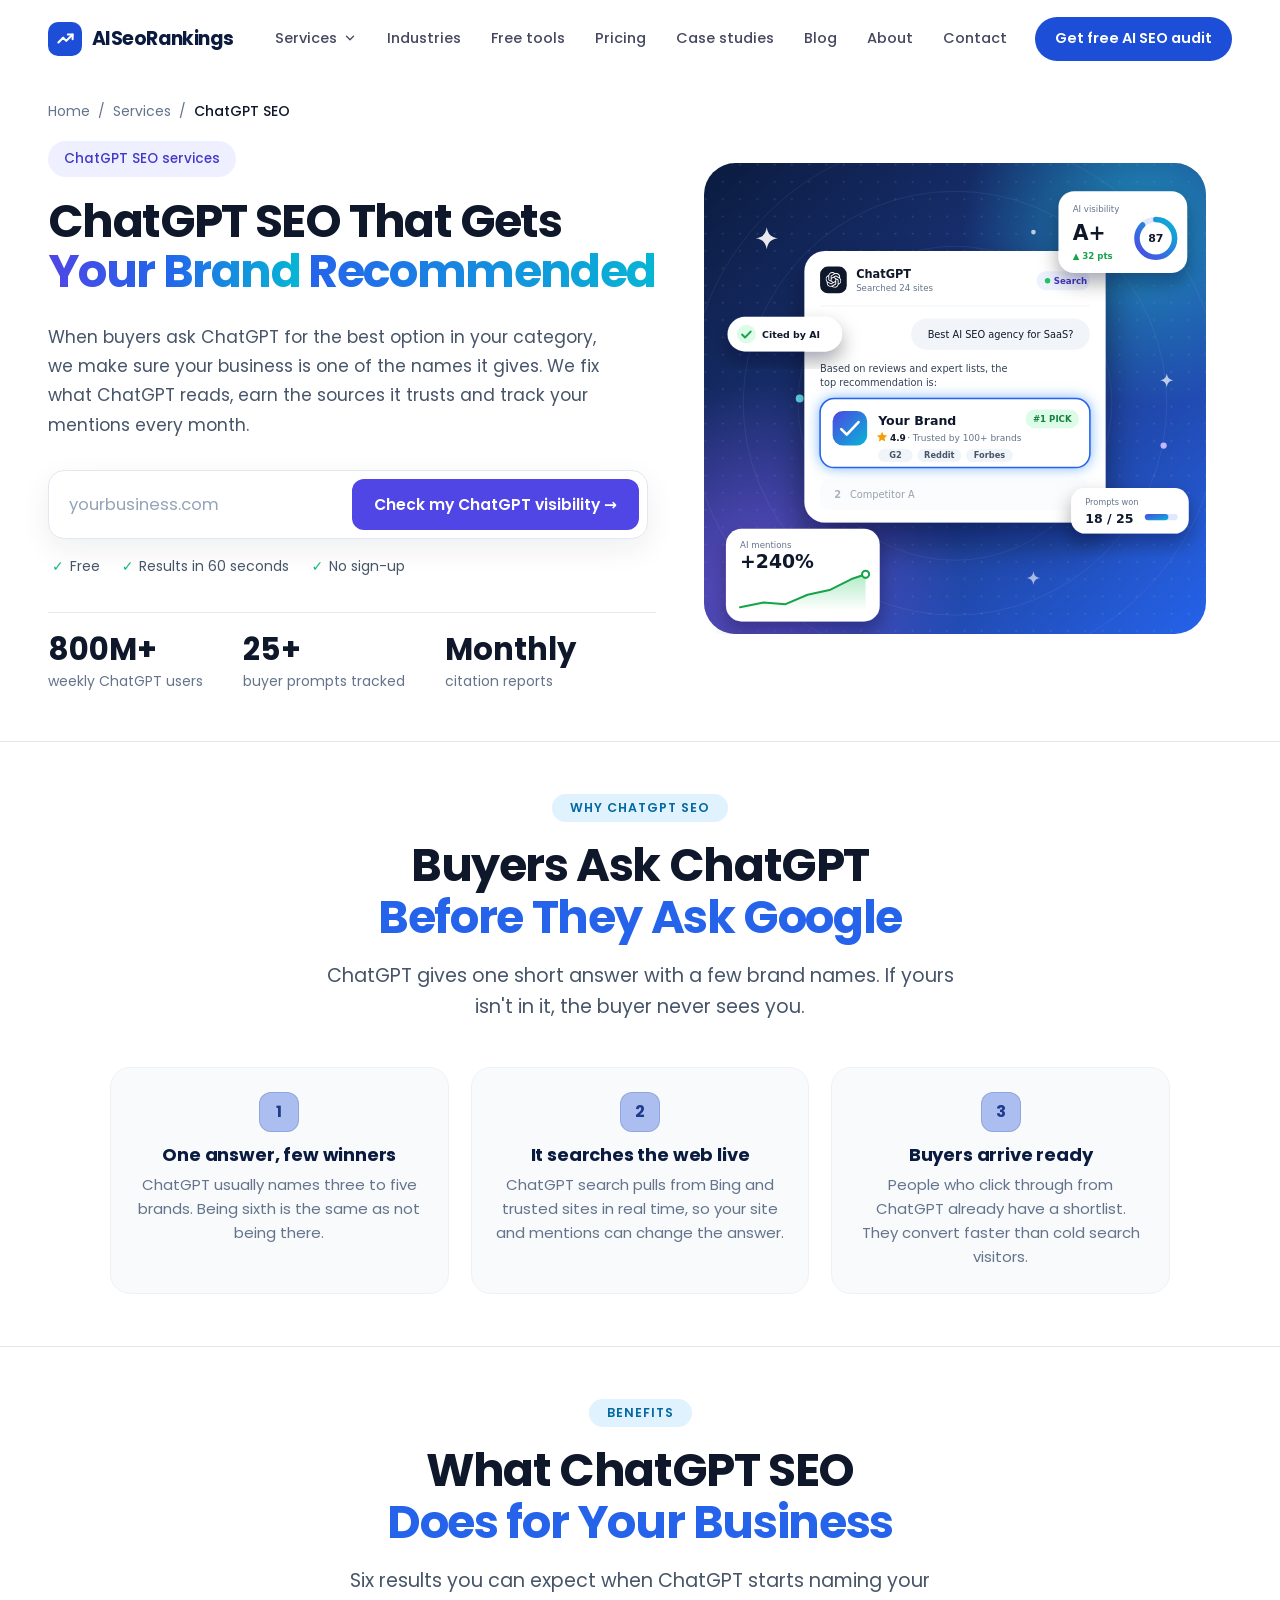
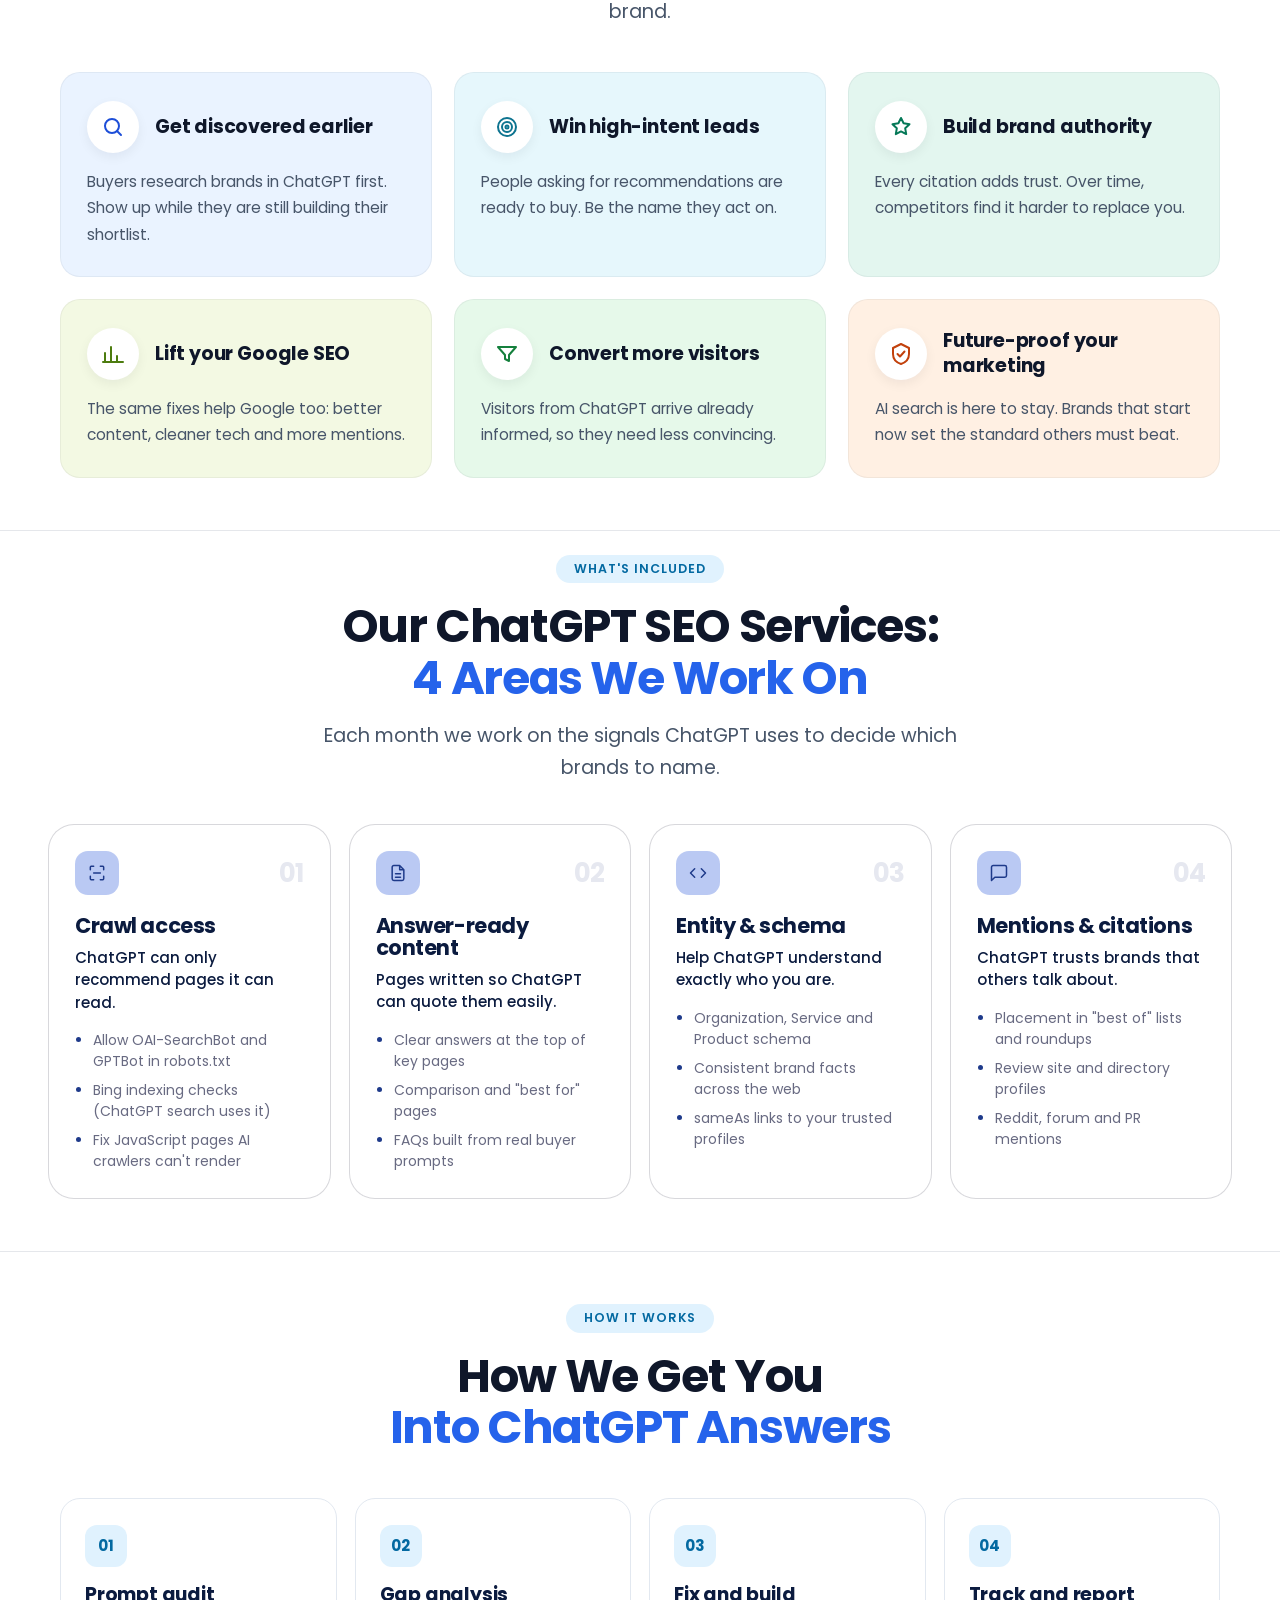
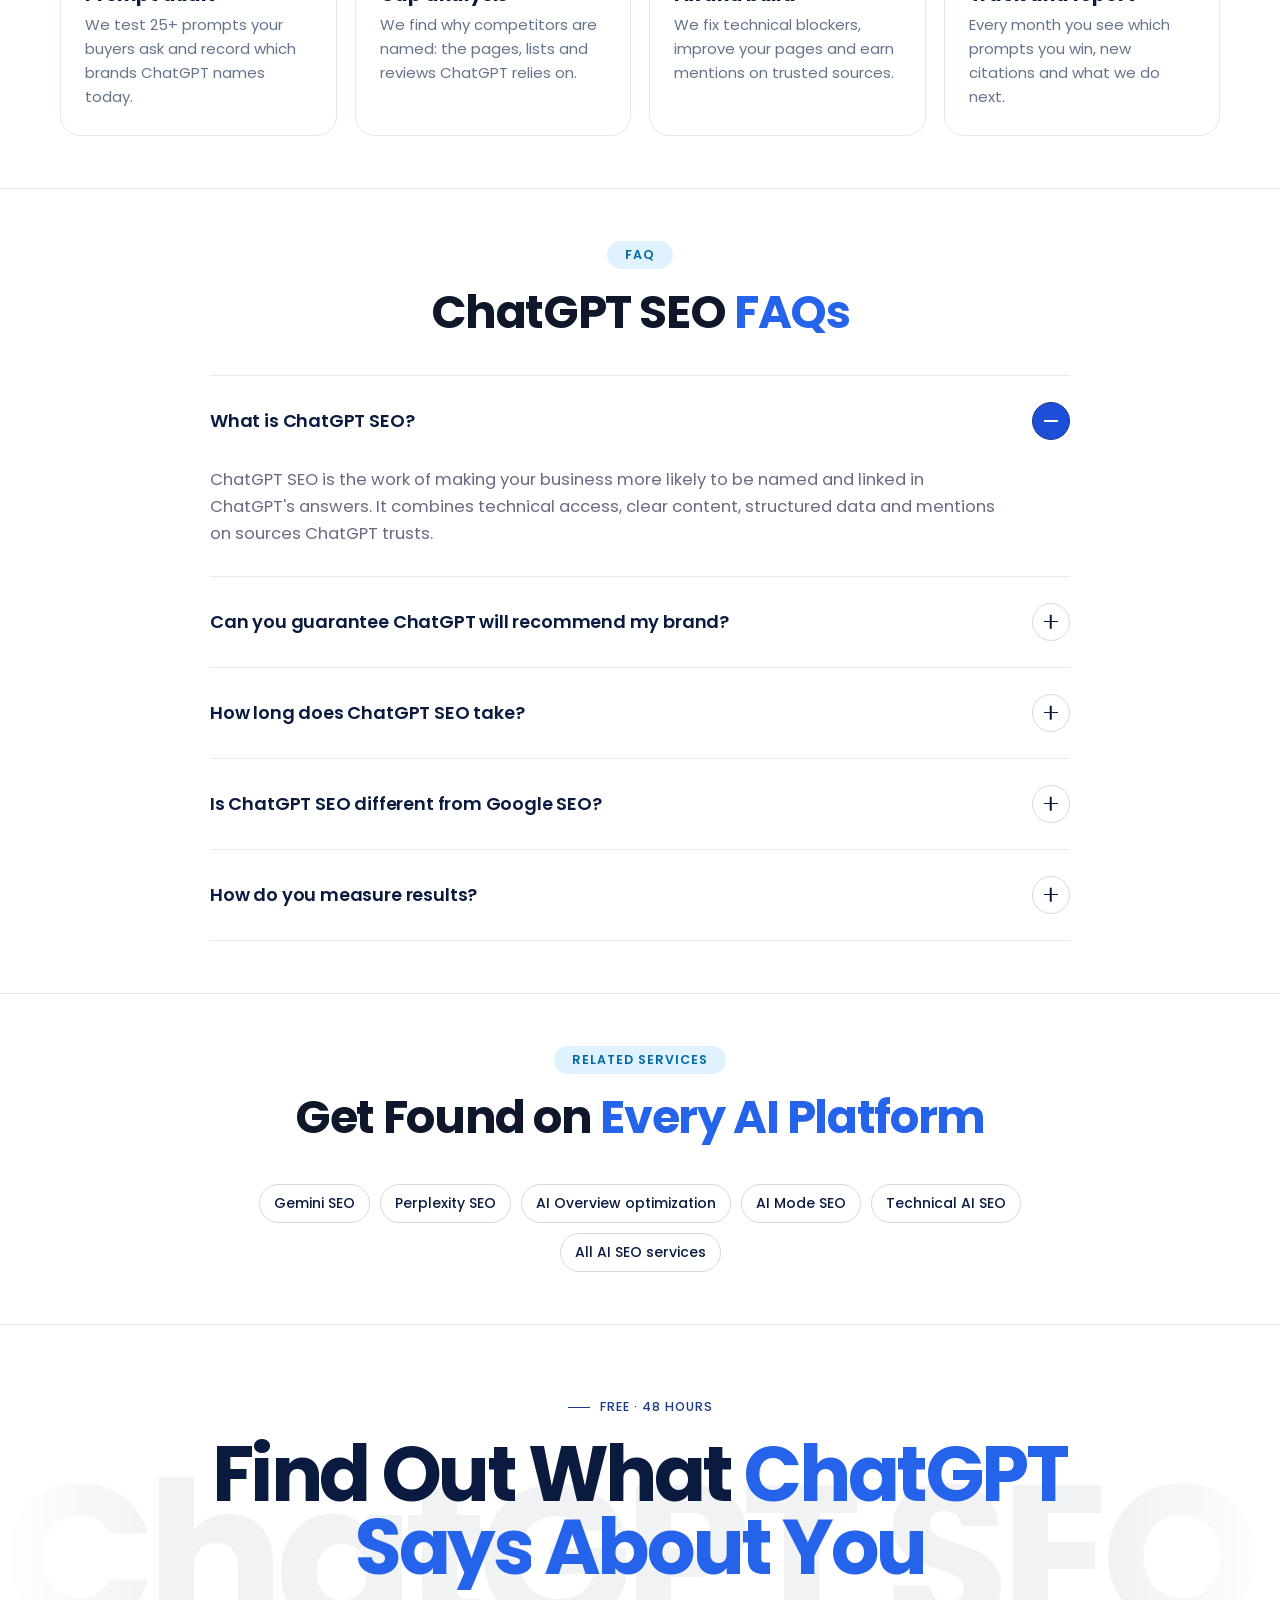
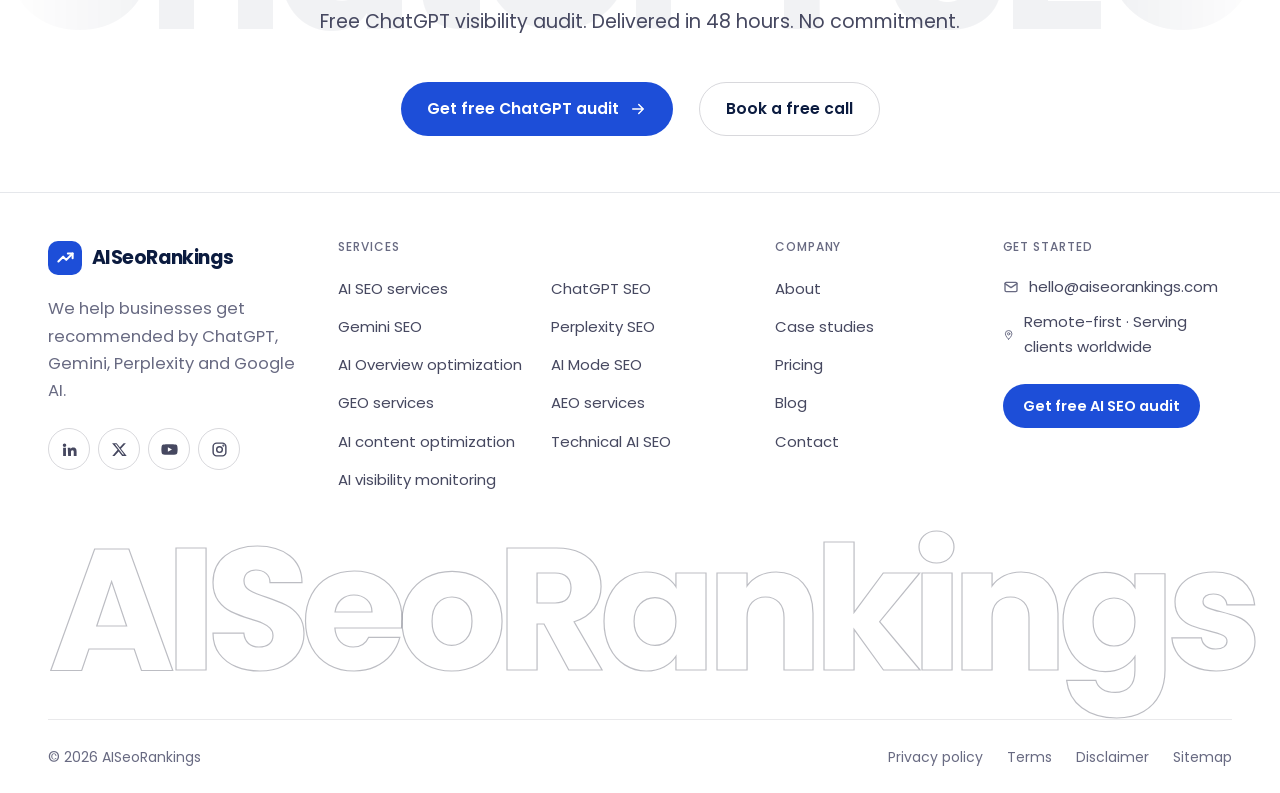
==== commit bdd5c7cd: "chatgpt seo" ====
--- a/chatgpt-seo/index.html
+++ b/chatgpt-seo/index.html
@@ -106,7 +106,7 @@
 <!-- ======================= NAV ======================= -->
 <header class="nav" id="nav">
   <div class="nav__bar">
-    <a href="/" class="logo" aria-label="AISeoRankings home">
+    <a href="../index.html" class="logo" aria-label="AISeoRankings home">
       <span class="logo__mark"><svg role="img" aria-label="AISeoRankings logo"><use href="#logo"/></svg></span>AISeoRankings
     </a>
     <nav class="nav__panel" id="nav-panel" aria-label="Main">
@@ -114,7 +114,7 @@
         <li class="nav__drop">
           <button type="button" aria-expanded="false" aria-controls="svc-menu">Services <svg aria-hidden="true"><use href="#chev"/></svg></button>
           <div class="nav__menu" id="svc-menu">
-            <a href="/chatgpt-seo/" aria-current="page">ChatGPT SEO</a>
+            <a href="./index.html" aria-current="page">ChatGPT SEO</a>
             <a href="/gemini-seo/">Gemini SEO</a>
             <a href="/perplexity-seo/">Perplexity SEO</a>
             <a href="/ai-overview-optimization/">AI Overview optimization</a>
@@ -145,9 +145,11 @@
 <section class="hero sp-hero">
   <div class="hero__grid-bg" aria-hidden="true"></div>
   <div class="wrap">
-    <nav class="sp-crumbs" aria-label="Breadcrumb"><a href="/">Home</a><span>/</span><a href="/ai-seo-services/">Services</a><span>/</span><span aria-current="page">ChatGPT SEO</span></nav>
+    <div class="hero__grid">
+    <div class="hero__copy">
+    <nav class="sp-crumbs" aria-label="Breadcrumb"><a href="../index.html">Home</a><span>/</span><a href="/ai-seo-services/">Services</a><span>/</span><span aria-current="page">ChatGPT SEO</span></nav>
     <span class="hero__tag" data-r>ChatGPT SEO services</span>
-    <h1 class="h-xl words" data-words>ChatGPT SEO That Gets <span class="grad">Your Brand Recommended</span></h1>
+    <h1 class="words" data-words>ChatGPT SEO That Gets <span class="grad">Your Brand Recommended</span></h1>
     <p class="lead hero__lead" data-r style="--d:3">When buyers ask ChatGPT for the best option in your category, we make sure your business is one of the names it gives. We fix what ChatGPT reads, earn the sources it trusts and track your mentions every month.</p>
 
     <form class="audit hero-check" action="/free-ai-seo-audit/" method="get" data-r style="--d:4">
@@ -165,9 +167,14 @@
 
     <ul class="sp-stats" data-r style="--d:5">
       <li><b>800M+</b><span>weekly ChatGPT users</span></li>
-      <li><b>25+</b><span>buyer prompts tracked per client</span></li>
-      <li><b>Monthly</b><span>mention and citation reports</span></li>
+      <li><b>25+</b><span>buyer prompts tracked</span></li>
+      <li><b>Monthly</b><span>citation reports</span></li>
     </ul>
+    </div>
+    <div class="hero__visual sp-hero__art" data-r="r" style="--d:2">
+      <img src="./chatgpt-seo-hero.svg" width="640" height="600" alt="ChatGPT answer recommending your brand as the top pick, with an AI visibility score of 87 and mentions up 240 percent">
+    </div>
+    </div>
   </div>
 </section>
 
@@ -338,7 +345,7 @@
   <div class="wrap">
     <div class="footer__grid">
       <div class="footer__about">
-        <a href="/" class="logo"><span class="logo__mark"><svg aria-hidden="true"><use href="#logo"/></svg></span>AISeoRankings</a>
+        <a href="../index.html" class="logo"><span class="logo__mark"><svg aria-hidden="true"><use href="#logo"/></svg></span>AISeoRankings</a>
         <p>We help businesses get recommended by ChatGPT, Gemini, Perplexity and Google AI.</p>
         <div class="socials">
           <a href="#" aria-label="LinkedIn"><svg aria-hidden="true"><use href="#in"/></svg></a>
@@ -348,7 +355,7 @@
         </div>
       </div>
       <div class="footer__svc"><h4>Services</h4><ul>
-        <li><a href="/ai-seo-services/">AI SEO services</a></li><li><a href="/chatgpt-seo/" aria-current="page">ChatGPT SEO</a></li><li><a href="/gemini-seo/">Gemini SEO</a></li><li><a href="/perplexity-seo/">Perplexity SEO</a></li><li><a href="/ai-overview-optimization/">AI Overview optimization</a></li><li><a href="/ai-mode-seo/">AI Mode SEO</a></li><li><a href="/geo-services/">GEO services</a></li><li><a href="/aeo-services/">AEO services</a></li><li><a href="/ai-content-optimization/">AI content optimization</a></li><li><a href="/technical-ai-seo/">Technical AI SEO</a></li><li><a href="/ai-visibility-monitoring/">AI visibility monitoring</a></li>
+        <li><a href="/ai-seo-services/">AI SEO services</a></li><li><a href="./index.html" aria-current="page">ChatGPT SEO</a></li><li><a href="/gemini-seo/">Gemini SEO</a></li><li><a href="/perplexity-seo/">Perplexity SEO</a></li><li><a href="/ai-overview-optimization/">AI Overview optimization</a></li><li><a href="/ai-mode-seo/">AI Mode SEO</a></li><li><a href="/geo-services/">GEO services</a></li><li><a href="/aeo-services/">AEO services</a></li><li><a href="/ai-content-optimization/">AI content optimization</a></li><li><a href="/technical-ai-seo/">Technical AI SEO</a></li><li><a href="/ai-visibility-monitoring/">AI visibility monitoring</a></li>
       </ul></div>
       <div><h4>Company</h4><ul>
         <li><a href="/about/">About</a></li><li><a href="/case-studies/">Case studies</a></li><li><a href="/pricing/">Pricing</a></li><li><a href="/blog/">Blog</a></li><li><a href="/contact/">Contact</a></li>
--- a/styles.css
+++ b/styles.css
@@ -728,7 +728,7 @@
 
 .btn{position:relative;display:inline-flex;align-items:center;justify-content:center;gap:10px;height:54px;padding:0 26px;border-radius:999px;font:600 15.5px/1 var(--body);white-space:nowrap;transition:transform .3s var(--ease),background .3s,color .3s,border-color .3s,box-shadow .3s;overflow:hidden;isolation:isolate}
 .btn svg{width:18px;height:18px;transition:transform .35s var(--ease)}
-.btn:hover svg{transform:translateX(4px) rotate(-45deg)}
+.btn:hover svg{transform:translateX(4px)}
 .btn-lime{background:var(--lime);color:var(--lime-ink)}
 .btn-audit{background:var(--brand);color:#fff}
 .btn-audit::before{background:#3730a3}
@@ -1158,7 +1158,7 @@
 .post__go svg{width:20px;height:20px}
 .post:hover{padding-left:16px}
 .post:hover h3{color:var(--lime-d)}
-.post:hover .post__go{background:var(--lime);border-color:var(--lime-d);color:var(--lime-ink);transform:rotate(-45deg)}
+.post:hover .post__go{background:var(--lime);border-color:var(--lime-d);color:var(--lime-ink);transform:translateX(4px)}
 .post__img{position:absolute;z-index:5;top:0;left:0;width:280px;aspect-ratio:600/340;border-radius:16px;overflow:hidden;pointer-events:none;opacity:0;transform:translate(var(--px,0),var(--py,0)) scale(.8) rotate(-4deg);transition:opacity .3s,transform .5s var(--out);box-shadow:0 30px 70px rgba(15,18,40,.28)}
 .post:hover .post__img{opacity:1;transform:translate(var(--px,0),var(--py,0)) scale(1) rotate(-2deg)}
 .post__img svg{width:100%;height:100%}
@@ -1560,7 +1560,7 @@
 .basics__list b{display:block;color:#fff;font:600 16px/1.35 var(--head);letter-spacing:-.01em}
 .basics__list a{display:inline-flex;align-items:center;gap:6px;margin-top:8px;color:var(--lime);font-size:14px;font-weight:500}
 .basics__list a svg{width:14px;height:14px;transition:transform .3s var(--ease)}
-.basics__list a:hover svg{transform:translateX(3px) rotate(-45deg)}
+.basics__list a:hover svg{transform:translateX(3px)}
 @media (max-width:960px){.basics{grid-template-columns:1fr;gap:36px}}
 @media (max-width:640px){.basics{border-radius:var(--r-lg)}.basics__list li{padding:16px}}
 /* basics: align both columns to the top; side heading sits on the tag line */
@@ -1634,7 +1634,7 @@
 .ben__card a{display:inline-flex;align-items:center;gap:6px;margin-top:18px;font-size:14px;font-weight:600;color:var(--text)}
 .ben__card a svg{width:14px;height:14px;transition:transform .3s var(--ease)}
 .ben__card a:hover{color:var(--lime-d)}
-.ben__card a:hover svg{transform:translateX(3px) rotate(-45deg)}
+.ben__card a:hover svg{transform:translateX(3px)}
 @media (max-width:960px){.ben{grid-template-columns:1fr 1fr}}
 @media (max-width:640px){.ben{grid-template-columns:1fr}.ben__card{padding:22px}}
 
@@ -1664,7 +1664,7 @@
 .ind__more svg{width:14px;height:14px;transition:transform .3s var(--ease)}
 .ind a:hover{border-color:var(--lime);box-shadow:0 20px 50px rgba(11,27,63,.08);transform:translateY(-3px)}
 .ind a:hover .ind__n{color:var(--lime)}
-.ind a:hover .ind__more svg{transform:translateX(3px) rotate(-45deg)}
+.ind a:hover .ind__more svg{transform:translateX(3px)}
 .ind__foot{display:flex;flex-direction:column;align-items:center;gap:16px;margin-top:36px}
 @media (max-width:960px){.ind{grid-template-columns:1fr 1fr}}
 @media (max-width:640px){.ind{grid-template-columns:1fr}.ind a{padding:22px 20px}}
@@ -1696,7 +1696,7 @@
 .flip__back p{margin-top:18px;font-size:15.5px;line-height:1.6;color:#e4e6ec}
 .flip__back a{display:inline-flex;align-items:center;gap:6px;margin-top:auto;font-weight:600;font-size:14.5px;color:var(--lime)}
 .flip__back a svg{width:14px;height:14px;transition:transform .3s var(--ease)}
-.flip__back a:hover svg{transform:translateX(3px) rotate(-45deg)}
+.flip__back a:hover svg{transform:translateX(3px)}
 @media (hover:none){.flip__hint{font-size:0}.flip__hint::after{content:"Tap to see what we fix";font-size:13px}}
 @media (prefers-reduced-motion:reduce){.flip__inner{transition:none}}
 @media (max-width:960px){.flips{grid-template-columns:1fr 1fr}}
@@ -1720,7 +1720,7 @@
 .pillar__note{margin-top:14px;font-size:12.5px;color:var(--muted);line-height:1.5}
 .pillar>a{display:inline-flex;align-items:center;gap:6px;margin-top:auto;padding-top:22px;font-size:14px;font-weight:600;color:var(--lime-d)}
 .pillar>a svg{width:14px;height:14px;transition:transform .3s var(--ease)}
-.pillar>a:hover svg{transform:translateX(3px) rotate(-45deg)}
+.pillar>a:hover svg{transform:translateX(3px)}
 @media (max-width:1100px){.pillars{grid-template-columns:1fr 1fr}}
 @media (max-width:640px){.pillars{grid-template-columns:1fr}}
 
@@ -1753,7 +1753,7 @@
 .tool p{margin-top:10px;flex:1;font-size:14.5px;color:var(--muted);line-height:1.6}
 .tool>a{display:inline-flex;align-items:center;gap:6px;margin-top:18px;font-size:14px;font-weight:600;color:var(--lime-d)}
 .tool>a svg{width:14px;height:14px;transition:transform .3s var(--ease)}
-.tool>a:hover svg{transform:translateX(3px) rotate(-45deg)}
+.tool>a:hover svg{transform:translateX(3px)}
 .tools__foot{display:flex;flex-direction:column;align-items:center;gap:18px;margin-top:40px;text-align:center}
 .tools__row{display:flex;flex-wrap:wrap;align-items:center;justify-content:center;gap:12px 20px}
 @media (max-width:960px){.tools{grid-template-columns:1fr 1fr}}
@@ -1912,7 +1912,7 @@
 .proj__meta b{font:700 18px/1 var(--head);color:var(--text)}
 .proj>a{display:inline-flex;align-items:center;gap:6px;margin-top:18px;font-size:14px;font-weight:600;color:var(--lime-d)}
 .proj>a svg{width:14px;height:14px;transition:transform .3s var(--ease)}
-.proj>a:hover svg{transform:translateX(3px) rotate(-45deg)}
+.proj>a:hover svg{transform:translateX(3px)}
 .projs__nav{display:flex;align-items:center;gap:18px;margin-top:8px}
 .projs__bar{flex:1;height:2px;border-radius:2px;background:var(--line-2);overflow:hidden}
 .projs__bar span{display:block;height:100%;width:50%;background:var(--lime-d);transform-origin:left;transition:transform .3s}
@@ -2707,9 +2707,7 @@
 .acc summary h3{font-size:clamp(17px,1.4vw,19px);line-height:1.4;letter-spacing:-.01em}
 
 /* ===== service pages (e.g. /chatgpt-seo/) ===== */
-.svc-page .sp-hero{text-align:center}
-.svc-page .sp-hero .hero__lead{margin-left:auto;margin-right:auto}
-.svc-page .sp-hero .hero-check{max-width:640px;margin:34px auto 0}
+.svc-page .sp-hero .hero-check{max-width:600px;margin:30px 0 0}
 .sp-crumbs{display:flex;justify-content:center;flex-wrap:wrap;gap:8px;margin-bottom:22px;font-size:14px;color:#64748b}
 .sp-crumbs a{color:#64748b}.sp-crumbs a:hover{color:#2563eb}
 .sp-crumbs [aria-current]{color:#0f172a;font-weight:500}
@@ -2768,3 +2766,19 @@
 .ben__card:hover,.sp-ben__card:hover{border-color:rgba(15,23,42,.05);transform:translateY(-6px);box-shadow:0 -10px 28px -8px color-mix(in srgb,var(--ic) 45%,transparent),0 18px 36px rgba(15,23,42,.08)}
 .ben__card:hover::before,.sp-ben__card:hover::before{transform:scaleX(1)}
 @media (prefers-reduced-motion:reduce){.ben__card,.sp-ben__card,.ben__card::before,.sp-ben__card::before{transition:none}}
+
+/* CTAs (problem section onwards): hover keeps the same blue, only the arrow moves right */
+.btn-cta.btn-lime::before,.btn-cta.btn-lime::after{display:none}
+.btn-cta.btn-lime:hover{background:var(--lime);color:var(--lime-ink)}
+.btn-cta:hover svg,#services .svc-cta .btn-cta:hover svg,#why-us .svc-cta .btn-cta:hover svg{transform:translateX(5px)}
+#services .svc-cta .btn-cta:hover,#why-us .svc-cta .btn-cta:hover{transform:none}
+
+/* service page hero: same two-column layout + heading scale as the homepage hero */
+.sp-hero .hero__copy{text-align:left}
+.sp-hero .sp-crumbs{justify-content:flex-start;margin-bottom:18px}
+.sp-hero .hero__copy h1{margin-top:20px}
+.sp-hero .sp-stats{justify-content:flex-start;gap:14px 40px;margin:34px 0 0;padding-top:22px;border-top:1px solid var(--line)}
+.sp-hero .sp-stats li{align-items:flex-start}
+.sp-hero__art{align-self:center}
+.sp-hero__art img{display:block;width:100%;max-width:600px;height:auto}
+@media (max-width:960px){.sp-hero .hero__copy{text-align:center}.sp-hero .sp-crumbs,.sp-hero .sp-stats{justify-content:center}.sp-hero .sp-stats li{align-items:center}.svc-page .sp-hero .hero-check,.svc-page .sp-hero .hero__lead{margin-left:auto;margin-right:auto}.sp-hero__art img{max-width:460px;margin:0 auto}}
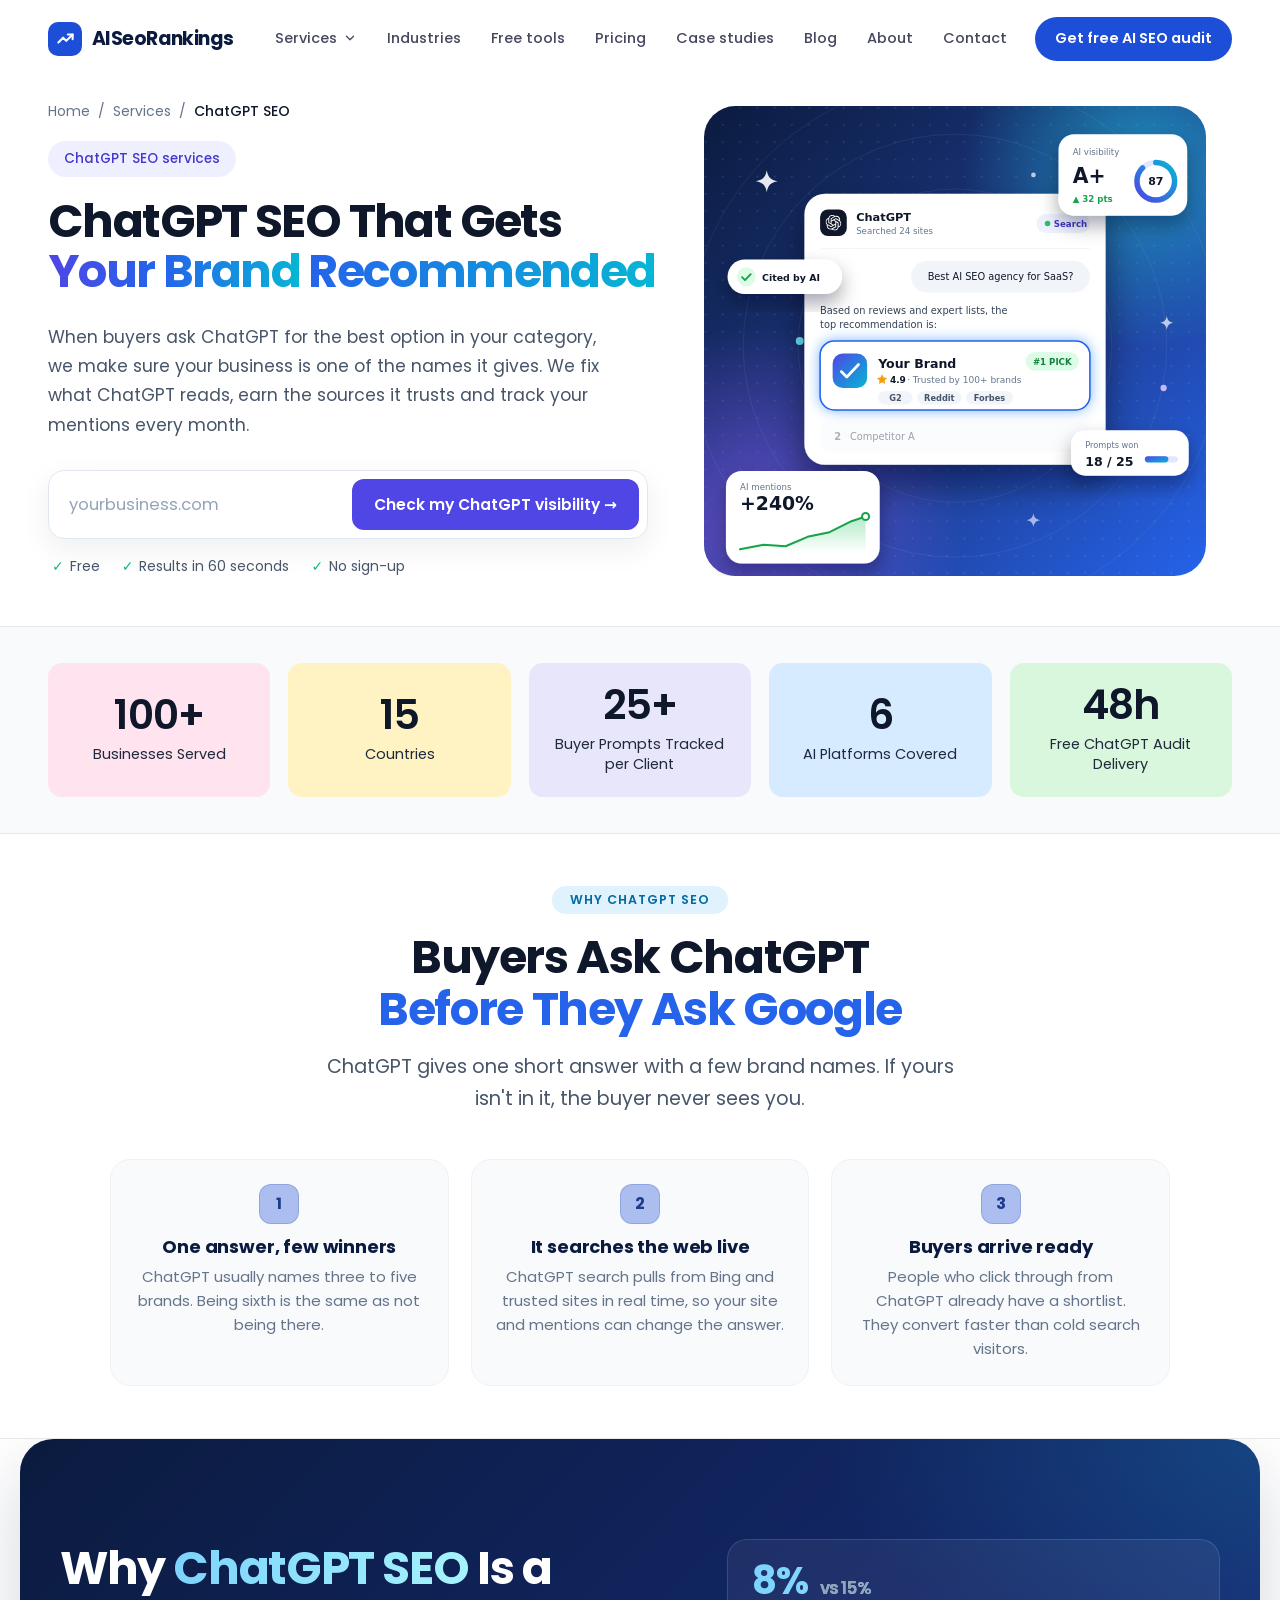
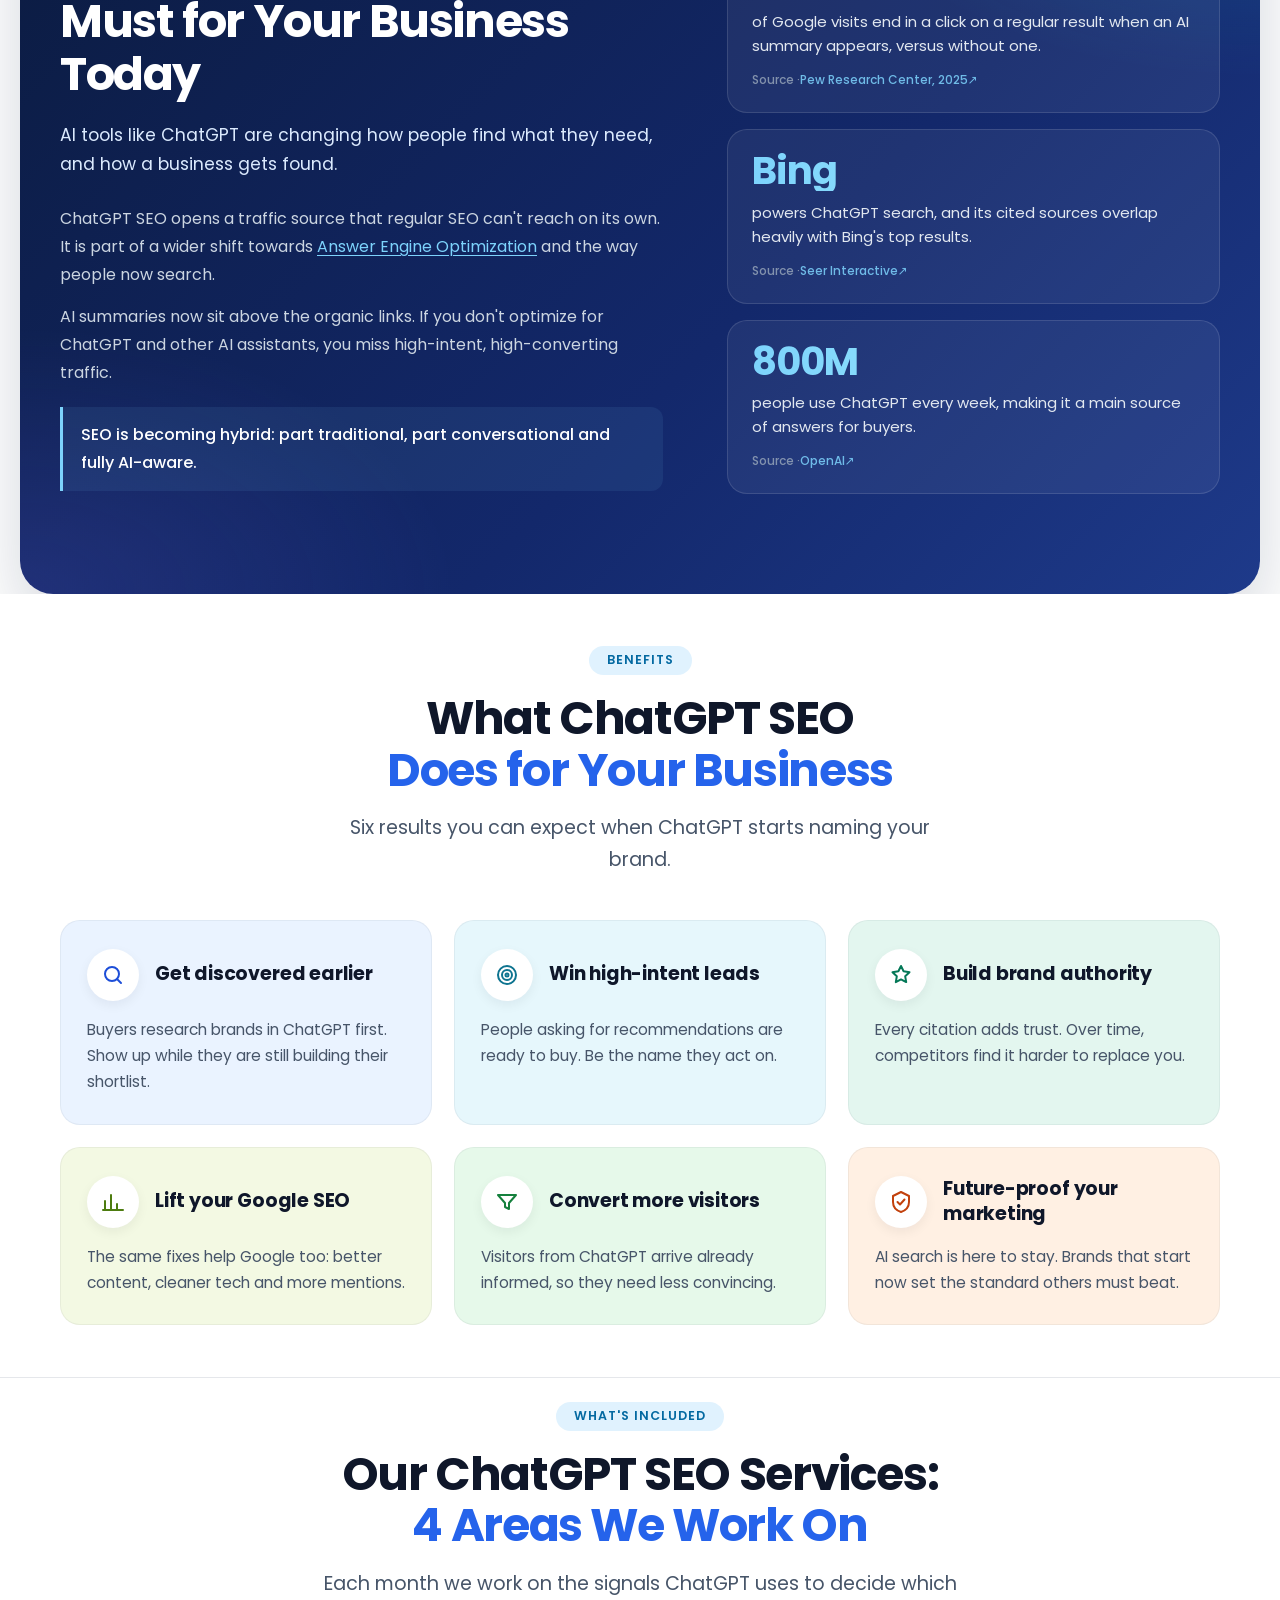
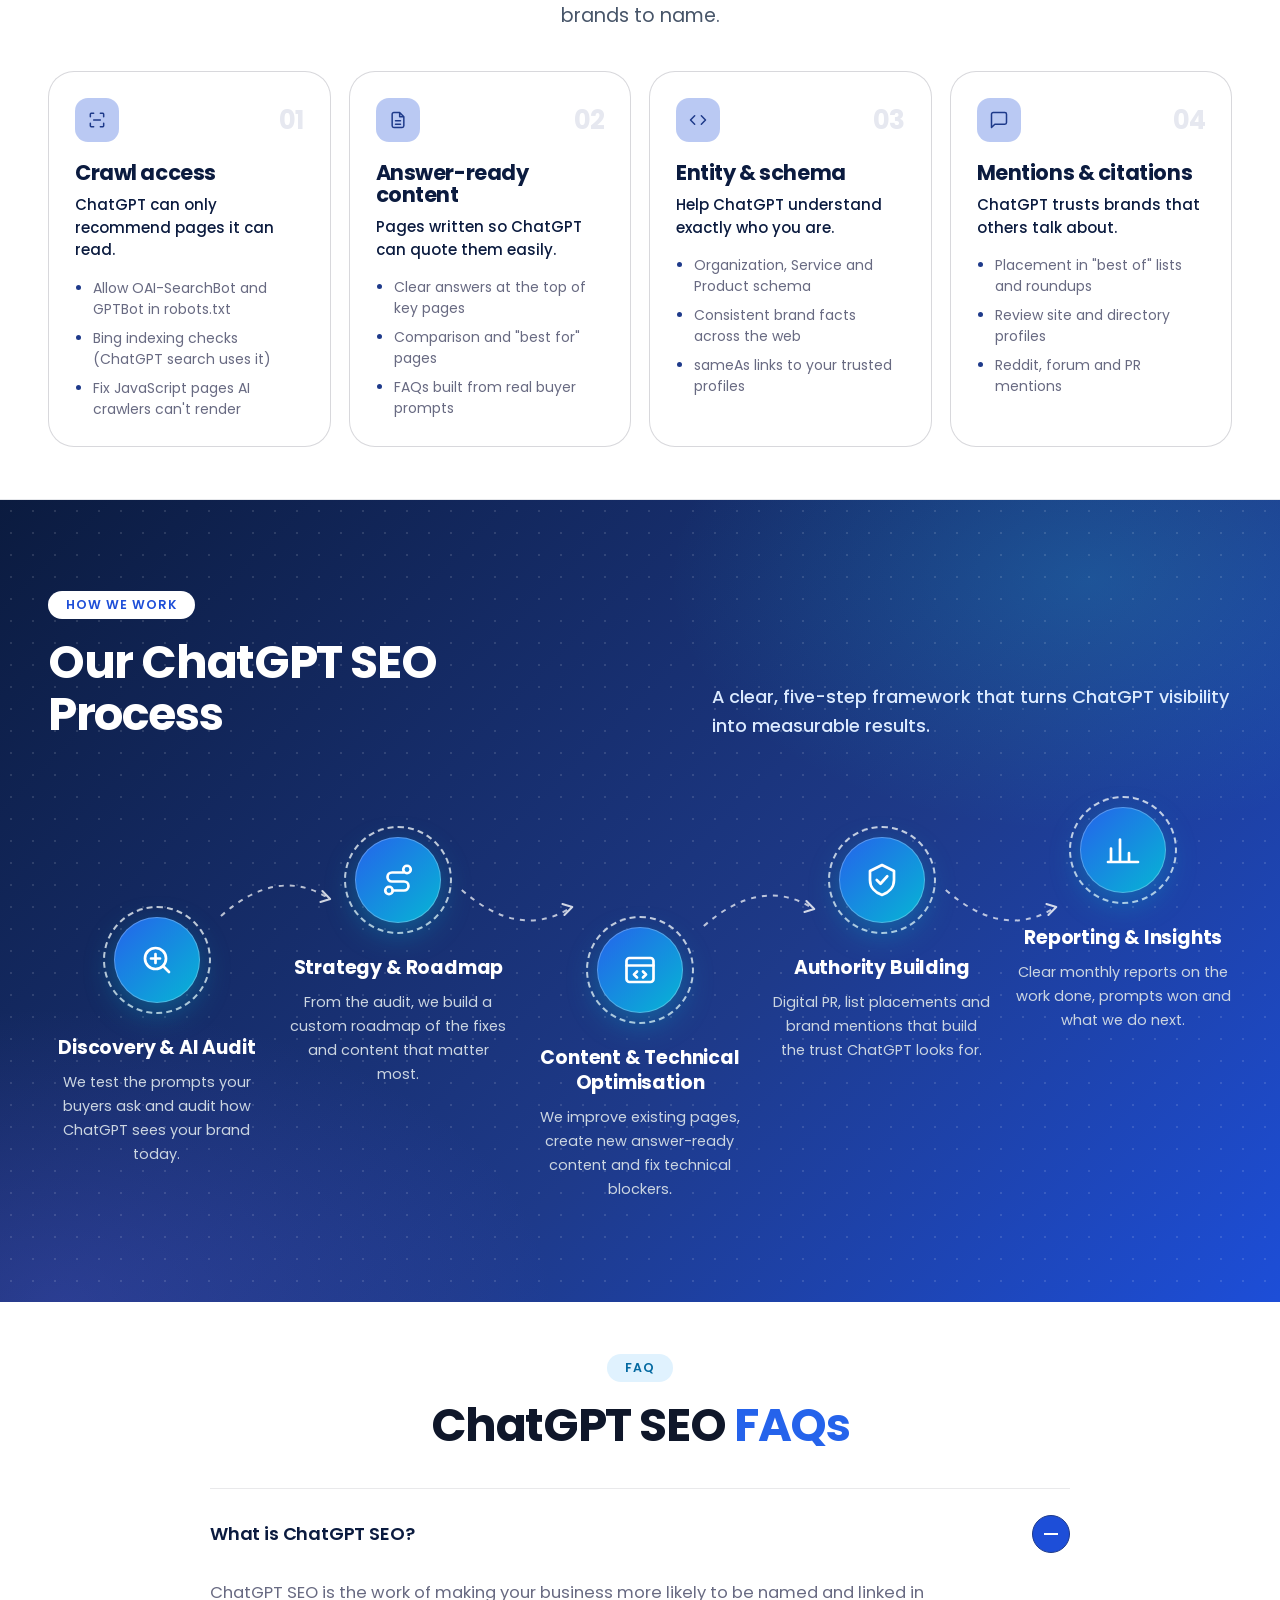
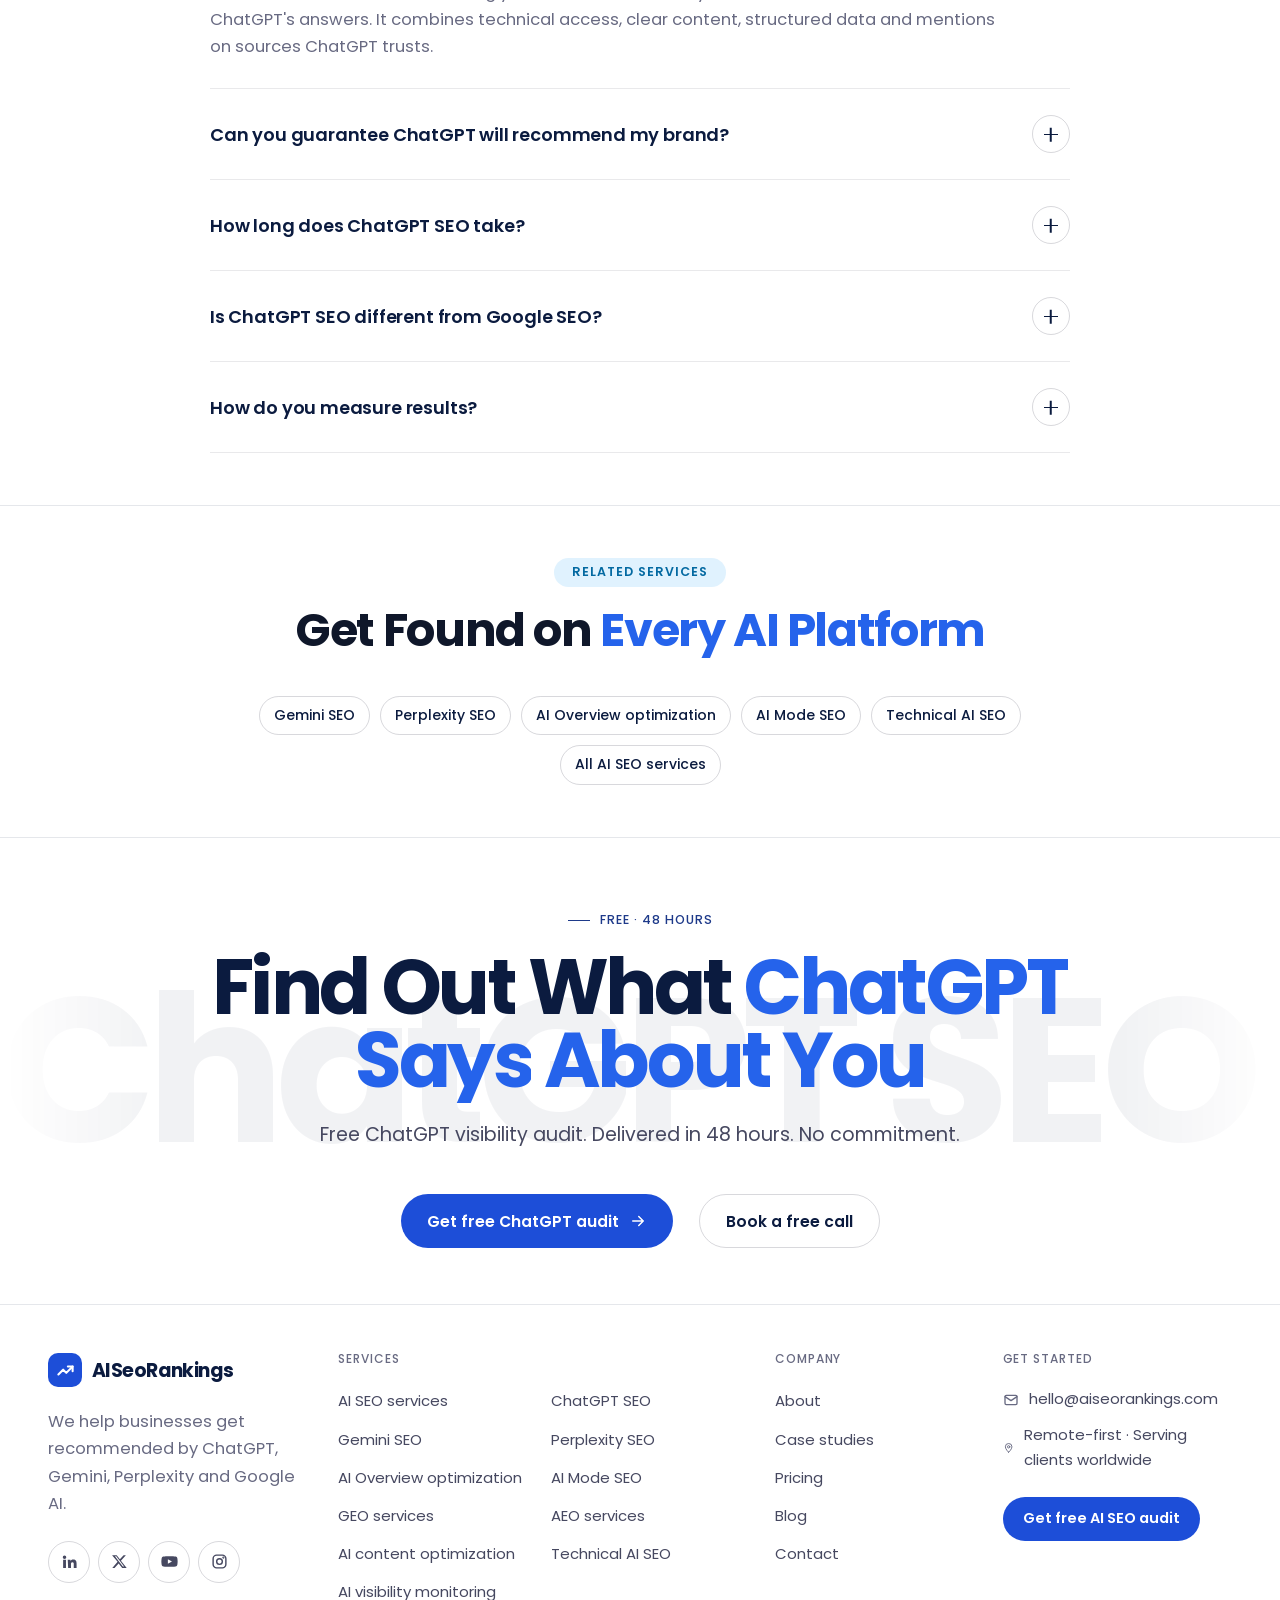
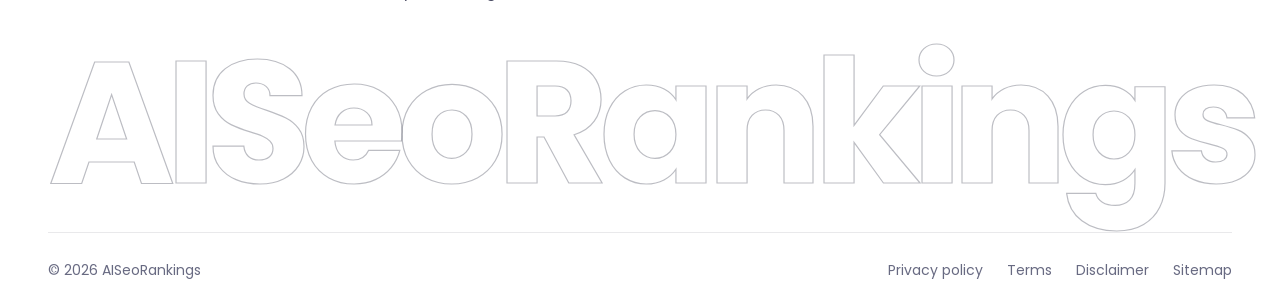
==== commit 113a7fd8: "fixes" ====
--- a/chatgpt-seo/index.html
+++ b/chatgpt-seo/index.html
@@ -165,16 +165,24 @@
       </ul>
     </form>
 
-    <ul class="sp-stats" data-r style="--d:5">
-      <li><b>800M+</b><span>weekly ChatGPT users</span></li>
-      <li><b>25+</b><span>buyer prompts tracked</span></li>
-      <li><b>Monthly</b><span>citation reports</span></li>
-    </ul>
     </div>
     <div class="hero__visual sp-hero__art" data-r="r" style="--d:2">
       <img src="./chatgpt-seo-hero.svg" width="640" height="600" alt="ChatGPT answer recommending your brand as the top pick, with an AI visibility score of 87 and mentions up 240 percent">
     </div>
     </div>
+  </div>
+</section>
+
+<!-- ======================= NUMBERS ======================= -->
+<section class="sp-nums-sec" aria-label="Key numbers">
+  <div class="wrap">
+    <ul class="sp-nums">
+      <li class="sp-nums--pink" data-r><b>100+</b><span>Businesses Served</span></li>
+      <li class="sp-nums--yellow" data-r style="--d:1"><b>15</b><span>Countries</span></li>
+      <li class="sp-nums--violet" data-r style="--d:2"><b>25+</b><span>Buyer Prompts Tracked per Client</span></li>
+      <li class="sp-nums--blue" data-r style="--d:3"><b>6</b><span>AI Platforms Covered</span></li>
+      <li class="sp-nums--green" data-r style="--d:4"><b>48h</b><span>Free ChatGPT Audit Delivery</span></li>
+    </ul>
   </div>
 </section>
 
@@ -193,6 +201,40 @@
       <li data-r style="--d:1"><span class="shift__n">2</span><h3>It searches the web live</h3><p>ChatGPT search pulls from Bing and trusted sites in real time, so your site and mentions can change the answer.</p></li>
       <li data-r style="--d:2"><span class="shift__n">3</span><h3>Buyers arrive ready</h3><p>People who click through from ChatGPT already have a shortlist. They convert faster than cold search visitors.</p></li>
     </ul>
+  </div>
+</section>
+
+<!-- ======================= WHY IT'S A MUST ======================= -->
+<section class="sp-must-sec" id="why-must">
+  <div class="wrap">
+    <div class="sp-must sp-must--split">
+      <div class="sp-must__copy" data-r>
+        <h2>Why <mark>ChatGPT SEO</mark> Is a Must for Your Business Today</h2>
+        <p class="sp-must__lead">AI tools like ChatGPT are changing how people find what they need, and how a business gets found.</p>
+        <div class="sp-must__body">
+          <p>ChatGPT SEO opens a traffic source that regular SEO can't reach on its own. It is part of a wider shift towards <a href="/aeo-services/">Answer Engine Optimization</a> and the way people now search.</p>
+          <p>AI summaries now sit above the organic links. If you don't optimize for ChatGPT and other AI assistants, you miss high-intent, high-converting traffic.</p>
+          <p class="sp-must__quote">SEO is becoming hybrid: part traditional, part conversational and fully AI-aware.</p>
+        </div>
+      </div>
+      <ul class="sp-must__stats" data-r style="--d:1">
+        <li>
+          <div class="sp-must__num">8% <small>vs 15%</small></div>
+          <p>of Google visits end in a click on a regular result when an AI summary appears, versus without one.</p>
+          <a href="https://www.pewresearch.org/short-reads/2025/07/22/google-users-are-less-likely-to-click-on-links-when-an-ai-summary-appears-in-the-results/" target="_blank" rel="noopener">Pew Research Center, 2025</a>
+        </li>
+        <li>
+          <div class="sp-must__num">Bing</div>
+          <p>powers ChatGPT search, and its cited sources overlap heavily with Bing's top results.</p>
+          <a href="https://www.seerinteractive.com/insights/87-percent-of-searchgpt-citations-match-bings-top-results" target="_blank" rel="noopener">Seer Interactive</a>
+        </li>
+        <li>
+          <div class="sp-must__num">800M</div>
+          <p>people use ChatGPT every week, making it a main source of answers for buyers.</p>
+          <a href="https://openai.com/index/introducing-chatgpt-search/" target="_blank" rel="noopener">OpenAI</a>
+        </li>
+      </ul>
+    </div>
   </div>
 </section>
 
@@ -275,19 +317,42 @@
 </section>
 
 <!-- ======================= 4. PROCESS ======================= -->
-<section class="section" id="process">
-  <div class="wrap">
-    <div class="sec-head sec-head--center">
+<section class="sp-proc" id="process">
+  <div class="wrap">
+    <div class="sp-proc__head">
       <div>
-        <span class="tag" data-r>How it works</span>
-        <h2 class="h-lg" data-r>How We Get You <span class="h-acc">Into ChatGPT Answers</span></h2>
-      </div>
-    </div>
-    <ol class="sp-steps">
-      <li data-r><span>01</span><h3>Prompt audit</h3><p>We test 25+ prompts your buyers ask and record which brands ChatGPT names today.</p></li>
-      <li data-r style="--d:1"><span>02</span><h3>Gap analysis</h3><p>We find why competitors are named: the pages, lists and reviews ChatGPT relies on.</p></li>
-      <li data-r style="--d:2"><span>03</span><h3>Fix and build</h3><p>We fix technical blockers, improve your pages and earn mentions on trusted sources.</p></li>
-      <li data-r style="--d:3"><span>04</span><h3>Track and report</h3><p>Every month you see which prompts you win, new citations and what we do next.</p></li>
+        <span class="sp-proc__tag" data-r>How we work</span>
+        <h2 data-r>Our ChatGPT SEO Process</h2>
+      </div>
+      <p data-r>A clear, five-step framework that turns ChatGPT visibility into measurable results.</p>
+    </div>
+
+    <ol class="sp-proc__list">
+      <li class="sp-proc__step" data-r>
+        <span class="sp-proc__ico"><svg viewBox="0 0 24 24" aria-hidden="true"><circle cx="11" cy="11" r="7"/><path d="M20 20l-4-4M8 11h6M11 8v6"/></svg></span>
+        <h3>Discovery &amp; AI Audit</h3>
+        <p>We test the prompts your buyers ask and audit how ChatGPT sees your brand today.</p>
+      </li>
+      <li class="sp-proc__step" data-r style="--d:1">
+        <span class="sp-proc__ico"><svg viewBox="0 0 24 24" aria-hidden="true"><circle cx="6" cy="19" r="2.5"/><circle cx="18" cy="5" r="2.5"/><path d="M8.5 19H16a3 3 0 0 0 0-6H8a3 3 0 0 1 0-6h7.5"/></svg></span>
+        <h3>Strategy &amp; Roadmap</h3>
+        <p>From the audit, we build a custom roadmap of the fixes and content that matter most.</p>
+      </li>
+      <li class="sp-proc__step" data-r style="--d:2">
+        <span class="sp-proc__ico"><svg viewBox="0 0 24 24" aria-hidden="true"><rect x="3" y="4" width="18" height="16" rx="2"/><path d="M3 9h18M10 13l-2 2 2 2M14 13l2 2-2 2"/></svg></span>
+        <h3>Content &amp; Technical Optimisation</h3>
+        <p>We improve existing pages, create new answer-ready content and fix technical blockers.</p>
+      </li>
+      <li class="sp-proc__step" data-r style="--d:3">
+        <span class="sp-proc__ico"><svg viewBox="0 0 24 24" aria-hidden="true"><path d="M12 2l8 4v6c0 5-3.5 8.5-8 10-4.5-1.5-8-5-8-10V6z"/><path d="M8.5 12l2.5 2.5 4.5-5"/></svg></span>
+        <h3>Authority Building</h3>
+        <p>Digital PR, list placements and brand mentions that build the trust ChatGPT looks for.</p>
+      </li>
+      <li class="sp-proc__step" data-r style="--d:4">
+        <span class="sp-proc__ico"><svg viewBox="0 0 24 24" aria-hidden="true"><path d="M4 20V11M10 20V5M16 20v-6M22 20H2"/></svg></span>
+        <h3>Reporting &amp; Insights</h3>
+        <p>Clear monthly reports on the work done, prompts won and what we do next.</p>
+      </li>
     </ol>
   </div>
 </section>
--- a/styles.css
+++ b/styles.css
@@ -2782,3 +2782,131 @@
 .sp-hero__art{align-self:center}
 .sp-hero__art img{display:block;width:100%;max-width:600px;height:auto}
 @media (max-width:960px){.sp-hero .hero__copy{text-align:center}.sp-hero .sp-crumbs,.sp-hero .sp-stats{justify-content:center}.sp-hero .sp-stats li{align-items:center}.svc-page .sp-hero .hero-check,.svc-page .sp-hero .hero__lead{margin-left:auto;margin-right:auto}.sp-hero__art img{max-width:460px;margin:0 auto}}
+
+/* service page process: dark blue band, staggered wave of steps with dashed connectors */
+.sp-proc{position:relative;padding:90px 0 100px;overflow:hidden;color:#fff;background:radial-gradient(600px 360px at 85% 10%,rgba(34,211,238,.18),transparent 70%),radial-gradient(700px 420px at 5% 100%,rgba(99,102,241,.25),transparent 70%),linear-gradient(135deg,#0b1b3f 0%,#1e3a8a 60%,#1d4ed8 100%)}
+.sp-proc::before{content:"";position:absolute;inset:0;background:radial-gradient(rgba(255,255,255,.12) 1.2px,transparent 1.2px) 0 0/22px 22px;pointer-events:none}
+.sp-proc .wrap{position:relative}
+.sp-proc__head{display:grid;grid-template-columns:1fr 1fr;gap:24px 60px;align-items:end;margin-bottom:56px}
+.sp-proc__tag{display:inline-flex;padding:8px 18px;border-radius:999px;background:#fff;color:#1d4ed8;font:600 12.5px/1 var(--body);letter-spacing:.08em;text-transform:uppercase}
+.sp-proc__head h2{margin-top:18px;color:#fff;font-size:clamp(30px,3.6vw,50px);line-height:1.12;letter-spacing:-.03em}
+.sp-proc__head p{color:#dbeafe;font-size:clamp(16px,1.4vw,19px);line-height:1.6;font-weight:500;max-width:520px;justify-self:end}
+.sp-proc__list{display:grid;grid-template-columns:repeat(5,1fr);gap:24px;margin:0;padding:0;list-style:none}
+.sp-proc__step{position:relative;display:flex;flex-direction:column;align-items:center;text-align:center}
+/* wave: steps alternate down / up */
+.sp-proc__step:nth-child(1){margin-top:110px}.sp-proc__step:nth-child(2){margin-top:30px}.sp-proc__step:nth-child(3){margin-top:120px}.sp-proc__step:nth-child(4){margin-top:30px}.sp-proc__step:nth-child(5){margin-top:0}
+.sp-proc__ico{position:relative;display:grid;place-items:center;width:108px;height:108px;border-radius:50%;border:2px dashed rgba(255,255,255,.75);transition:transform .4s var(--ease)}
+.sp-proc__ico::before{content:"";position:absolute;inset:9px;border-radius:50%;background:linear-gradient(135deg,#2563eb,#06b6d4);box-shadow:0 10px 30px rgba(6,182,212,.35),inset 0 0 0 1px rgba(255,255,255,.25)}
+.sp-proc__ico svg{position:relative;width:36px;height:36px;fill:none;stroke:#fff;stroke-width:1.8;stroke-linecap:round;stroke-linejoin:round}
+.sp-proc__step:hover .sp-proc__ico{transform:translateY(-6px) rotate(8deg)}
+.sp-proc__step:hover .sp-proc__ico svg{transform:rotate(-8deg)}
+.sp-proc__step h3{margin-top:22px;color:#fff;font-size:19px;line-height:1.3;letter-spacing:-.01em}
+.sp-proc__step p{margin-top:10px;color:#cbd5e1;font-size:14.5px;line-height:1.65;max-width:230px}
+/* dashed curved connector to the next step */
+.sp-proc__step:not(:last-child)::after{content:"";position:absolute;top:30px;left:calc(50% + 62px);width:calc(100% - 100px);height:44px;background:url("data:image/svg+xml,%3Csvg xmlns='http://www.w3.org/2000/svg' viewBox='0 0 120 44' preserveAspectRatio='none'%3E%3Cpath d='M2 40 Q60 -10 112 22' fill='none' stroke='%23ffffff' stroke-opacity='.7' stroke-width='2' stroke-dasharray='5 6' vector-effect='non-scaling-stroke'/%3E%3Cpath d='M106 15 L114 23 L104 26' fill='none' stroke='%23ffffff' stroke-opacity='.8' stroke-width='2' stroke-linecap='round' stroke-linejoin='round' vector-effect='non-scaling-stroke'/%3E%3C/svg%3E") center/100% 100% no-repeat}
+/* down-going connectors (from a high step to a lower one) */
+.sp-proc__step:nth-child(2)::after,.sp-proc__step:nth-child(4)::after{top:60px;transform:scaleY(-1)}
+.sp-proc__step:nth-child(1)::after,.sp-proc__step:nth-child(3)::after{top:-30px}
+@media (max-width:1100px){
+  .sp-proc__list{grid-template-columns:repeat(3,1fr);row-gap:48px}
+  .sp-proc__step:nth-child(n){margin-top:0}
+  .sp-proc__step::after{display:none}
+}
+@media (max-width:760px){
+  .sp-proc{padding:70px 0}
+  .sp-proc__head{grid-template-columns:1fr;text-align:center;margin-bottom:40px}
+  .sp-proc__head p{justify-self:center}
+  .sp-proc__list{grid-template-columns:1fr;row-gap:36px;max-width:420px;margin:0 auto}
+  .sp-proc__step{display:grid;grid-template-columns:84px 1fr;column-gap:20px;align-items:start;text-align:left}
+  .sp-proc__ico{width:84px;height:84px;grid-row:span 2}
+  .sp-proc__ico svg{width:30px;height:30px}
+  .sp-proc__step h3{margin-top:10px}
+  .sp-proc__step p{max-width:none}
+}
+@media (prefers-reduced-motion:reduce){.sp-proc__ico{transition:none}}
+
+/* service page: "why it's a must" dark panel with fact list */
+.sp-must{max-width:1160px;margin:0 auto;padding:clamp(32px,5vw,60px);border-radius:28px;color:#cbd5e1;background:radial-gradient(520px 300px at 100% 0,rgba(34,211,238,.16),transparent 70%),linear-gradient(135deg,#0b1b3f,#13286b);box-shadow:0 30px 70px rgba(11,27,63,.25)}
+.sp-must h2{color:#fff;font-size:clamp(30px,3.6vw,50px);line-height:1.15;letter-spacing:-.03em;max-width:900px}
+.sp-must mark{padding:0 .18em;border-radius:8px;background:#bbf7d0;color:#0b1b3f;-webkit-box-decoration-break:clone;box-decoration-break:clone}
+.sp-must__lead{margin-top:20px;font-size:clamp(16px,1.35vw,18.5px);line-height:1.7;color:#dbeafe;max-width:820px}
+.sp-must__facts{display:grid;gap:14px;margin:30px 0 0;padding:0;list-style:none}
+.sp-must__facts li{position:relative;padding:16px 20px 16px 52px;border-radius:16px;background:rgba(255,255,255,.06);border:1px solid rgba(255,255,255,.1);font-size:15.5px;line-height:1.65;color:#e2e8f0}
+.sp-must__facts li::before{content:"";position:absolute;left:18px;top:19px;width:20px;height:20px;border-radius:50%;background:#22c55e url("data:image/svg+xml,%3Csvg xmlns='http://www.w3.org/2000/svg' viewBox='0 0 24 24' fill='none' stroke='%23fff' stroke-width='3.4' stroke-linecap='round' stroke-linejoin='round'%3E%3Cpath d='M6 12.5l4 4 8-9'/%3E%3C/svg%3E") center/12px no-repeat}
+.sp-must__facts a{display:inline-block;margin-left:6px;font-size:13px;color:#7dd3fc;text-decoration:underline;text-underline-offset:3px}
+.sp-must__facts a:hover{color:#fff}
+.sp-must__body{display:grid;gap:14px;margin-top:30px;padding-top:28px;border-top:1px solid rgba(255,255,255,.12);font-size:16px;line-height:1.75}
+.sp-must__body a{color:#7dd3fc;text-decoration:underline;text-underline-offset:3px}
+.sp-must__body a:hover{color:#fff}
+@media (max-width:640px){.sp-must{border-radius:22px}.sp-must__facts li{padding:14px 16px 14px 46px}.sp-must__facts li::before{left:14px;top:17px}}
+
+/* fix: the global "all sections white" rule was wiping the process band */
+main>section.sp-proc{background:radial-gradient(600px 360px at 85% 10%,rgba(34,211,238,.18),transparent 70%),radial-gradient(700px 420px at 5% 100%,rgba(99,102,241,.25),transparent 70%),linear-gradient(135deg,#0b1b3f 0%,#1e3a8a 60%,#1d4ed8 100%) !important;border-bottom:0 !important}
+main>section.sp-proc .sp-proc__head h2,main>section.sp-proc .sp-proc__step h3{color:#fff}
+
+/* fix: fact sources sit on their own line, aligned with the text */
+.sp-must__facts li{padding-top:15px;padding-bottom:15px}
+.sp-must__facts li>a{display:block;width:max-content;margin:6px 0 0;font-size:12.5px;font-weight:500;letter-spacing:.01em}
+
+/* service page: key numbers row (pastel cards) */
+main>section.sp-nums-sec{padding:36px 0 !important;background:#f8fafc !important}
+.sp-nums{display:grid;grid-template-columns:repeat(5,1fr);gap:18px;margin:0;padding:0;list-style:none}
+.sp-nums li{display:flex;flex-direction:column;align-items:center;justify-content:center;gap:8px;min-height:120px;padding:22px 16px;border-radius:14px;text-align:center;background:var(--bg)}
+.sp-nums b{font:600 clamp(32px,3.2vw,44px)/1 var(--head);letter-spacing:-.02em;color:#0f172a}
+.sp-nums span{font-size:14.5px;line-height:1.4;color:#1e293b}
+.sp-nums--pink{--bg:#ffe4ef}.sp-nums--yellow{--bg:#fff3c4}.sp-nums--violet{--bg:#e8e6fb}.sp-nums--blue{--bg:#d6ebff}.sp-nums--green{--bg:#d9f7dc}
+@media (max-width:1000px){.sp-nums{grid-template-columns:repeat(3,1fr)}}
+@media (max-width:640px){.sp-nums{grid-template-columns:repeat(2,1fr);gap:12px}.sp-nums li:last-child{grid-column:1/-1}.sp-nums li{min-height:104px}}
+
+/* "why it's a must": full-width navy band, edge to edge */
+main>section.sp-must-sec{padding:clamp(64px,8vw,100px) 0 !important;border-bottom:0 !important;background:radial-gradient(620px 340px at 100% 0,rgba(34,211,238,.16),transparent 70%),radial-gradient(620px 380px at 0 100%,rgba(99,102,241,.2),transparent 70%),linear-gradient(135deg,#0b1b3f,#13286b 60%,#1e3a8a) !important}
+.sp-must-sec .sp-must{padding:0;border-radius:0;background:none;box-shadow:none}
+
+/* why-must: softer keyword highlight + source pills */
+.sp-must mark{padding:0;border-radius:0;background:linear-gradient(90deg,#7dd3fc,#a5f3fc);-webkit-background-clip:text;background-clip:text;color:transparent}
+.sp-must__facts li{display:flex;align-items:center;justify-content:space-between;gap:18px;padding:16px 18px 16px 52px}
+.sp-must__facts li::before{top:50%;transform:translateY(-50%)}
+.sp-must__facts li>a{flex:none;display:inline-flex;align-items:center;gap:6px;width:auto;margin:0;padding:6px 12px;border-radius:999px;background:rgba(125,211,252,.12);border:1px solid rgba(125,211,252,.28);color:#bae6fd;font-size:12px;font-weight:500;line-height:1;text-decoration:none;white-space:nowrap;transition:background .25s,color .25s}
+.sp-must__facts li>a::after{content:"↗";font-size:11px}
+.sp-must__facts li>a:hover{background:rgba(125,211,252,.25);color:#fff}
+@media (max-width:760px){.sp-must__facts li{flex-direction:column;align-items:flex-start;gap:10px}.sp-must__facts li::before{top:17px;transform:none}}
+
+/* AI SEO basics: full-width navy band + heading at the standard section size */
+main>section.basics-section{padding:clamp(64px,8vw,100px) 0 !important;border-bottom:0 !important;background:radial-gradient(620px 340px at 100% 0,rgba(34,211,238,.14),transparent 70%),radial-gradient(620px 380px at 0 100%,rgba(99,102,241,.18),transparent 70%),#0b1b3f !important}
+.basics-section .basics{padding:0;border-radius:0;background:none;box-shadow:none}
+.basics-section .basics h2.h-lg{font-size:clamp(30px,3.6vw,50px);line-height:1.12;letter-spacing:-.03em}
+.basics-section .basics__lead{font-size:clamp(16px,1.35vw,17px)}
+
+/* blue CTA bands (services + why us): span the full content width */
+#services .svc-cta,#why-us .svc-cta{max-width:none;width:100%;justify-content:space-between;padding:30px clamp(24px,4vw,48px)}
+#services .svc-cta .cta-line,#why-us .svc-cta .cta-line{margin-left:auto;justify-content:flex-end}
+@media (max-width:760px){#services .svc-cta,#why-us .svc-cta{flex-direction:column;align-items:flex-start}#services .svc-cta .cta-line,#why-us .svc-cta .cta-line{margin-left:0;justify-content:flex-start;flex-wrap:wrap}}
+
+/* homepage stats: pastel cards (matches the service-page numbers row) */
+.stats{gap:18px;border:0;margin-top:36px}
+.stats .stat{display:flex;flex-direction:column;align-items:center;justify-content:center;min-height:132px;padding:24px 16px;border:0 !important;border-radius:14px;text-align:center;background:var(--bg)}
+.stats .stat:nth-child(1){--bg:#ffe4ef}.stats .stat:nth-child(2){--bg:#fff3c4}.stats .stat:nth-child(3){--bg:#e8e6fb}.stats .stat:nth-child(4){--bg:#d9f7dc}
+.stats .stat__n,.stats .stat__n em{font:600 clamp(32px,3.2vw,44px)/1 var(--head);letter-spacing:-.02em;color:#0f172a}
+.stats .stat__l{margin-top:10px;font-size:14.5px;line-height:1.4;color:#1e293b}
+.stats .stat__l::first-letter{text-transform:uppercase}
+@media (max-width:640px){.stats{gap:12px}.stats .stat{min-height:112px}}
+
+/* why-must v2: copy left, stat cards right */
+.sp-must--split{display:grid;grid-template-columns:1.1fr .9fr;gap:clamp(36px,5vw,72px);align-items:center}
+.sp-must--split .sp-must__body{margin-top:26px;padding-top:0;border-top:0;gap:14px;font-size:16px;color:#cbd5e1}
+.sp-must__quote{margin-top:6px;padding:14px 18px;border-left:3px solid #7dd3fc;border-radius:0 12px 12px 0;background:rgba(125,211,252,.08);color:#fff;font-weight:500}
+.sp-must__stats{display:grid;gap:16px;margin:0;padding:0;list-style:none}
+.sp-must__stats li{position:relative;padding:22px 24px 20px;border-radius:20px;background:rgba(255,255,255,.06);border:1px solid rgba(255,255,255,.12);transition:transform .3s var(--ease),background .3s,border-color .3s}
+.sp-must__stats li:hover{transform:translateX(-4px);background:rgba(255,255,255,.09);border-color:rgba(125,211,252,.4)}
+.sp-must__num{font:700 clamp(30px,3vw,40px)/1 var(--head);letter-spacing:-.02em;background:linear-gradient(90deg,#7dd3fc,#a5f3fc);-webkit-background-clip:text;background-clip:text;color:transparent}
+.sp-must__num small{font-size:.45em;font-weight:600;-webkit-text-fill-color:#94a3b8;margin-left:4px}
+.sp-must__stats p{margin-top:10px;color:#e2e8f0;font-size:15px;line-height:1.6}
+.sp-must__stats a{display:inline-flex;margin-top:12px;font-size:12px;font-weight:500;color:#7dd3fc;text-decoration:none;opacity:.85}
+.sp-must__stats a::before{content:"Source · ";color:#94a3b8}
+.sp-must__stats a::after{content:" ↗"}
+.sp-must__stats a:hover{opacity:1;color:#fff}
+@media (max-width:960px){.sp-must--split{grid-template-columns:1fr}}
+
+/* why-must band: rounded, inset from the screen edges */
+main>section.sp-must-sec{margin:0 clamp(10px,1.6vw,24px);border-radius:clamp(22px,2.6vw,36px);overflow:hidden;box-shadow:0 30px 70px rgba(11,27,63,.18) !important}
+@media (max-width:640px){main>section.sp-must-sec{margin:0 8px;border-radius:20px}}
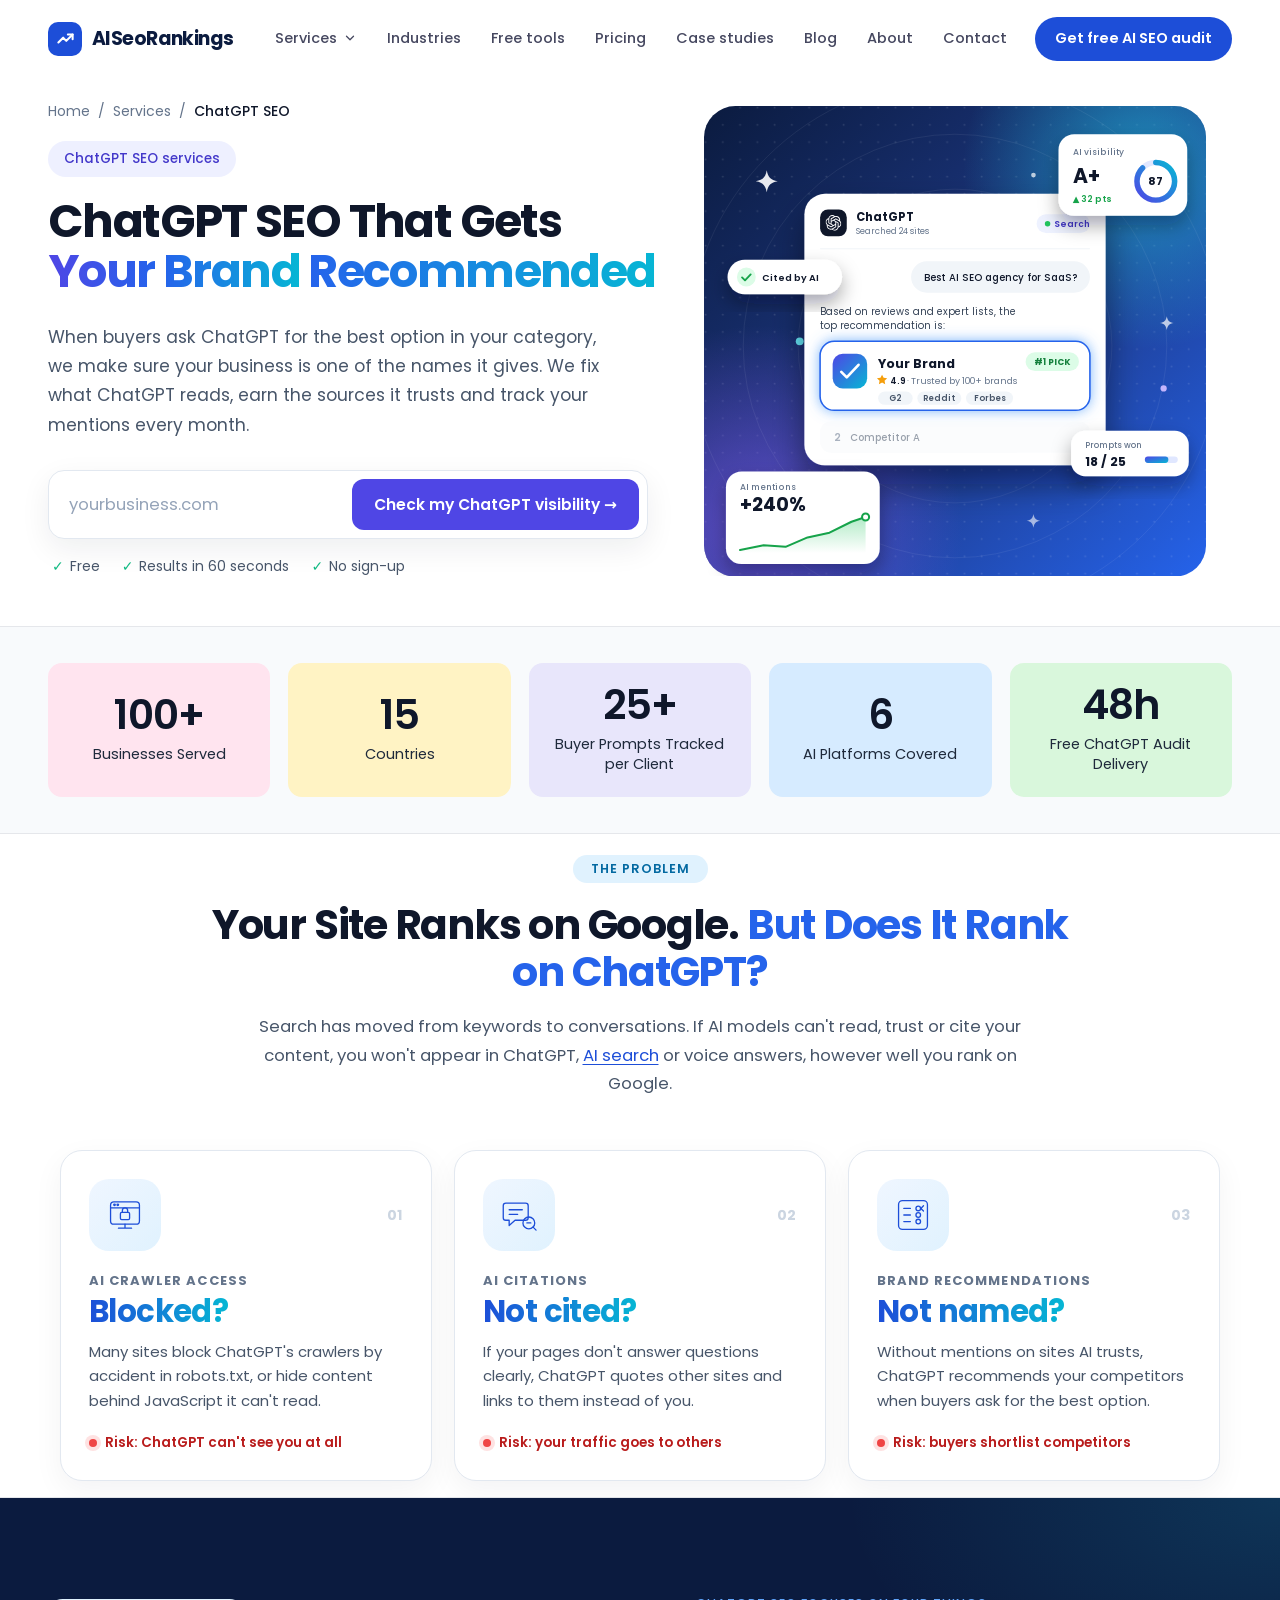
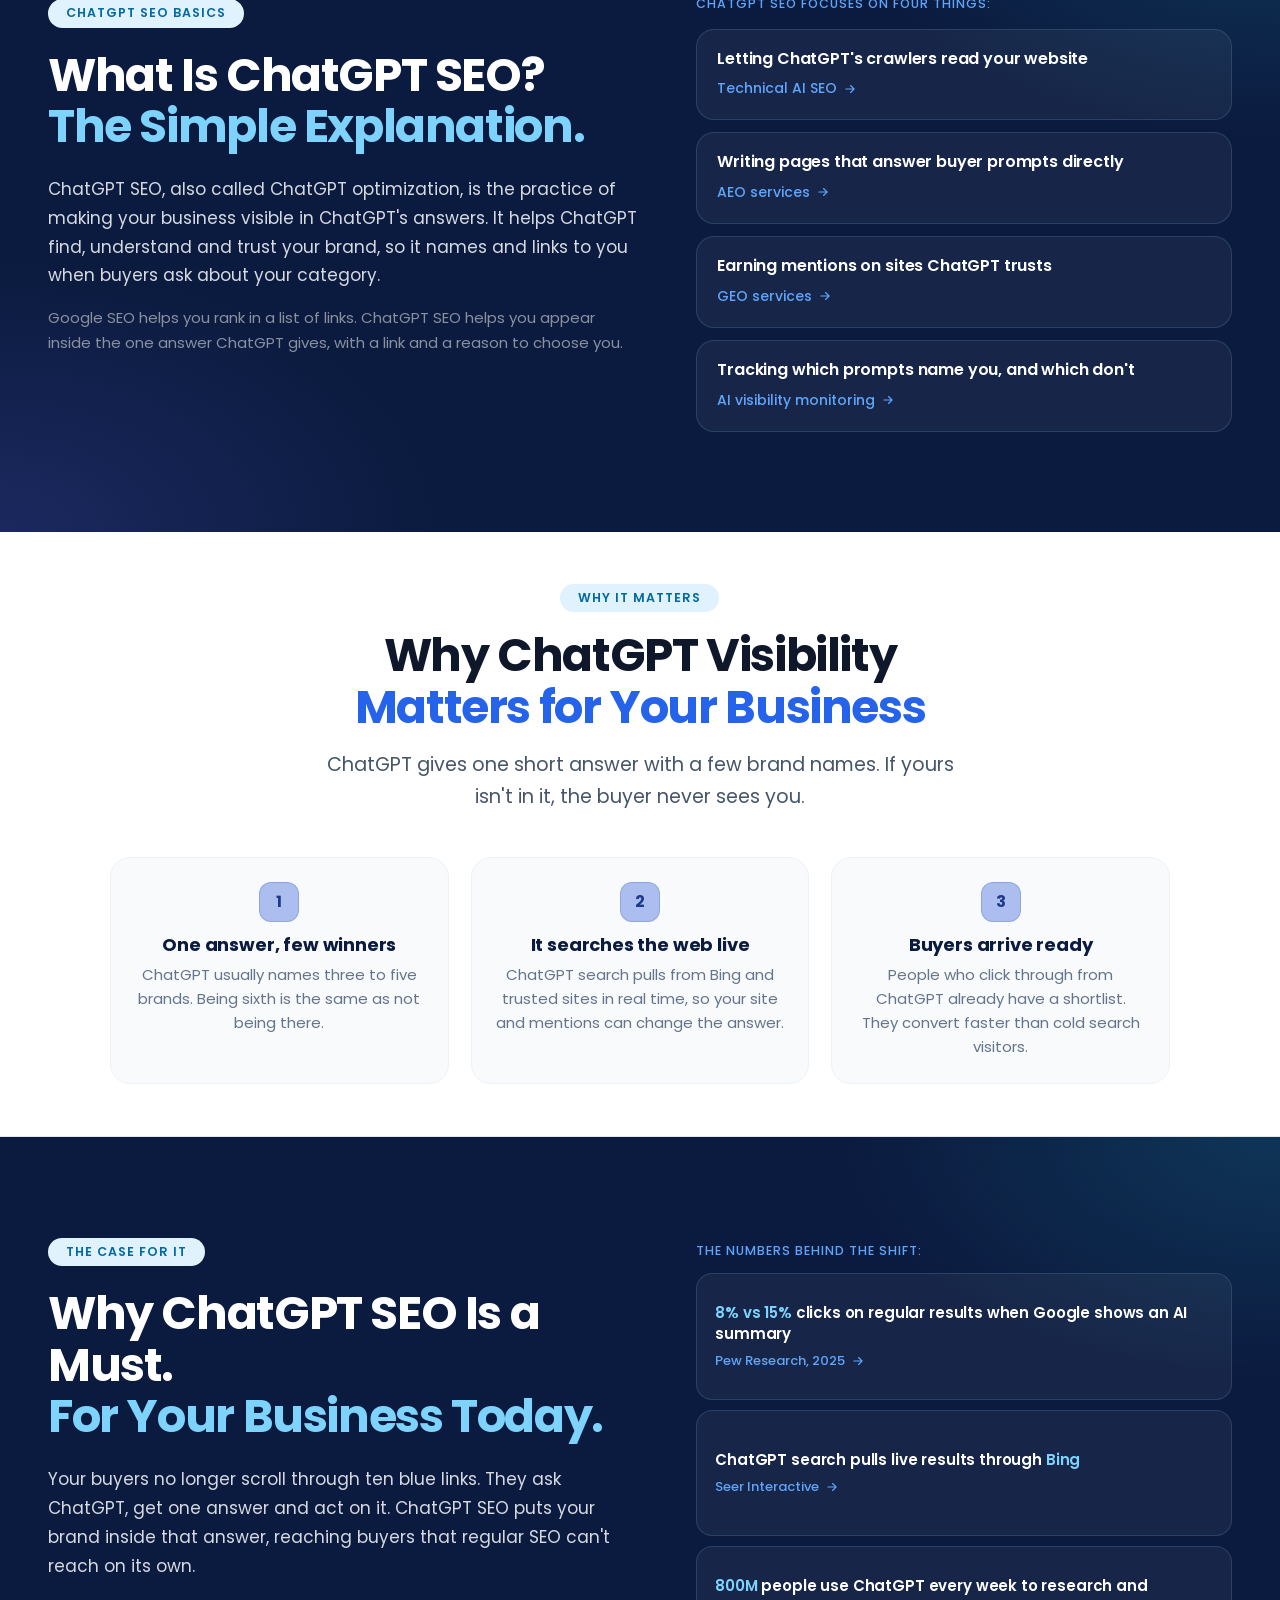
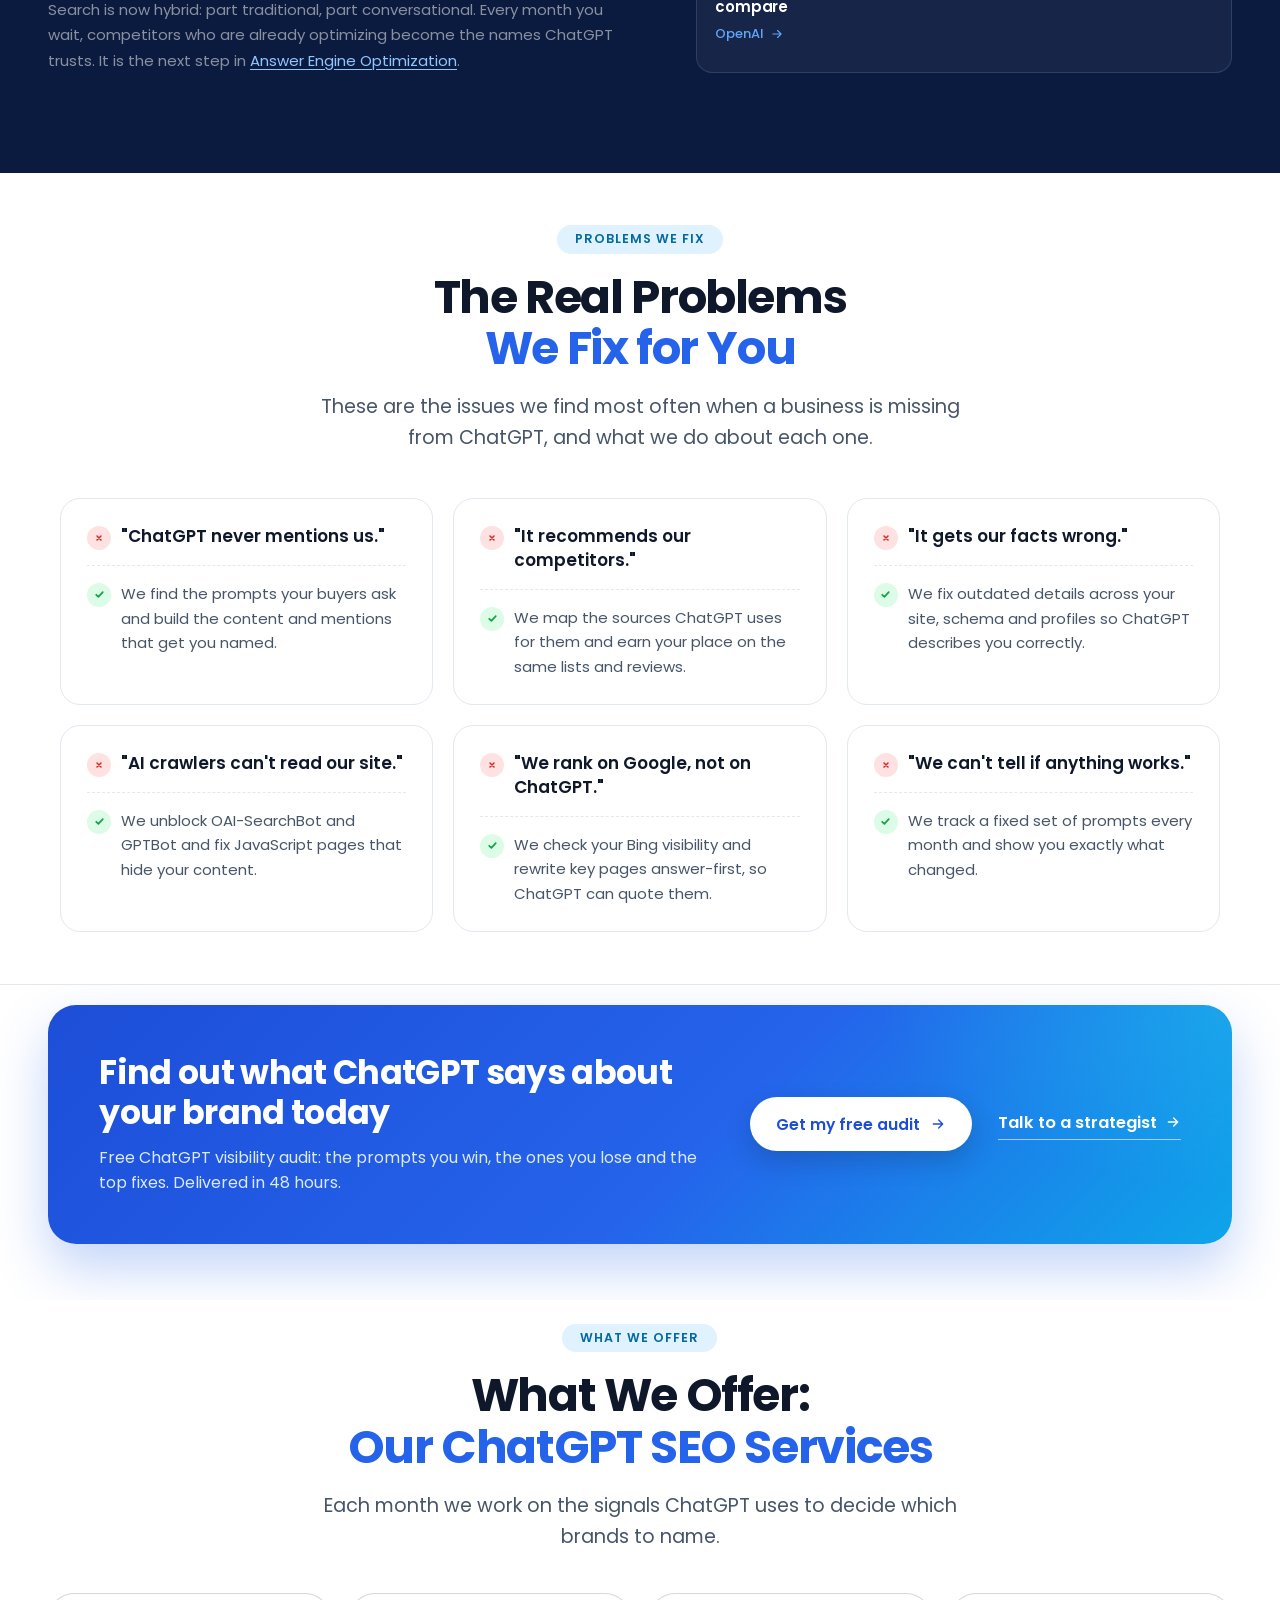
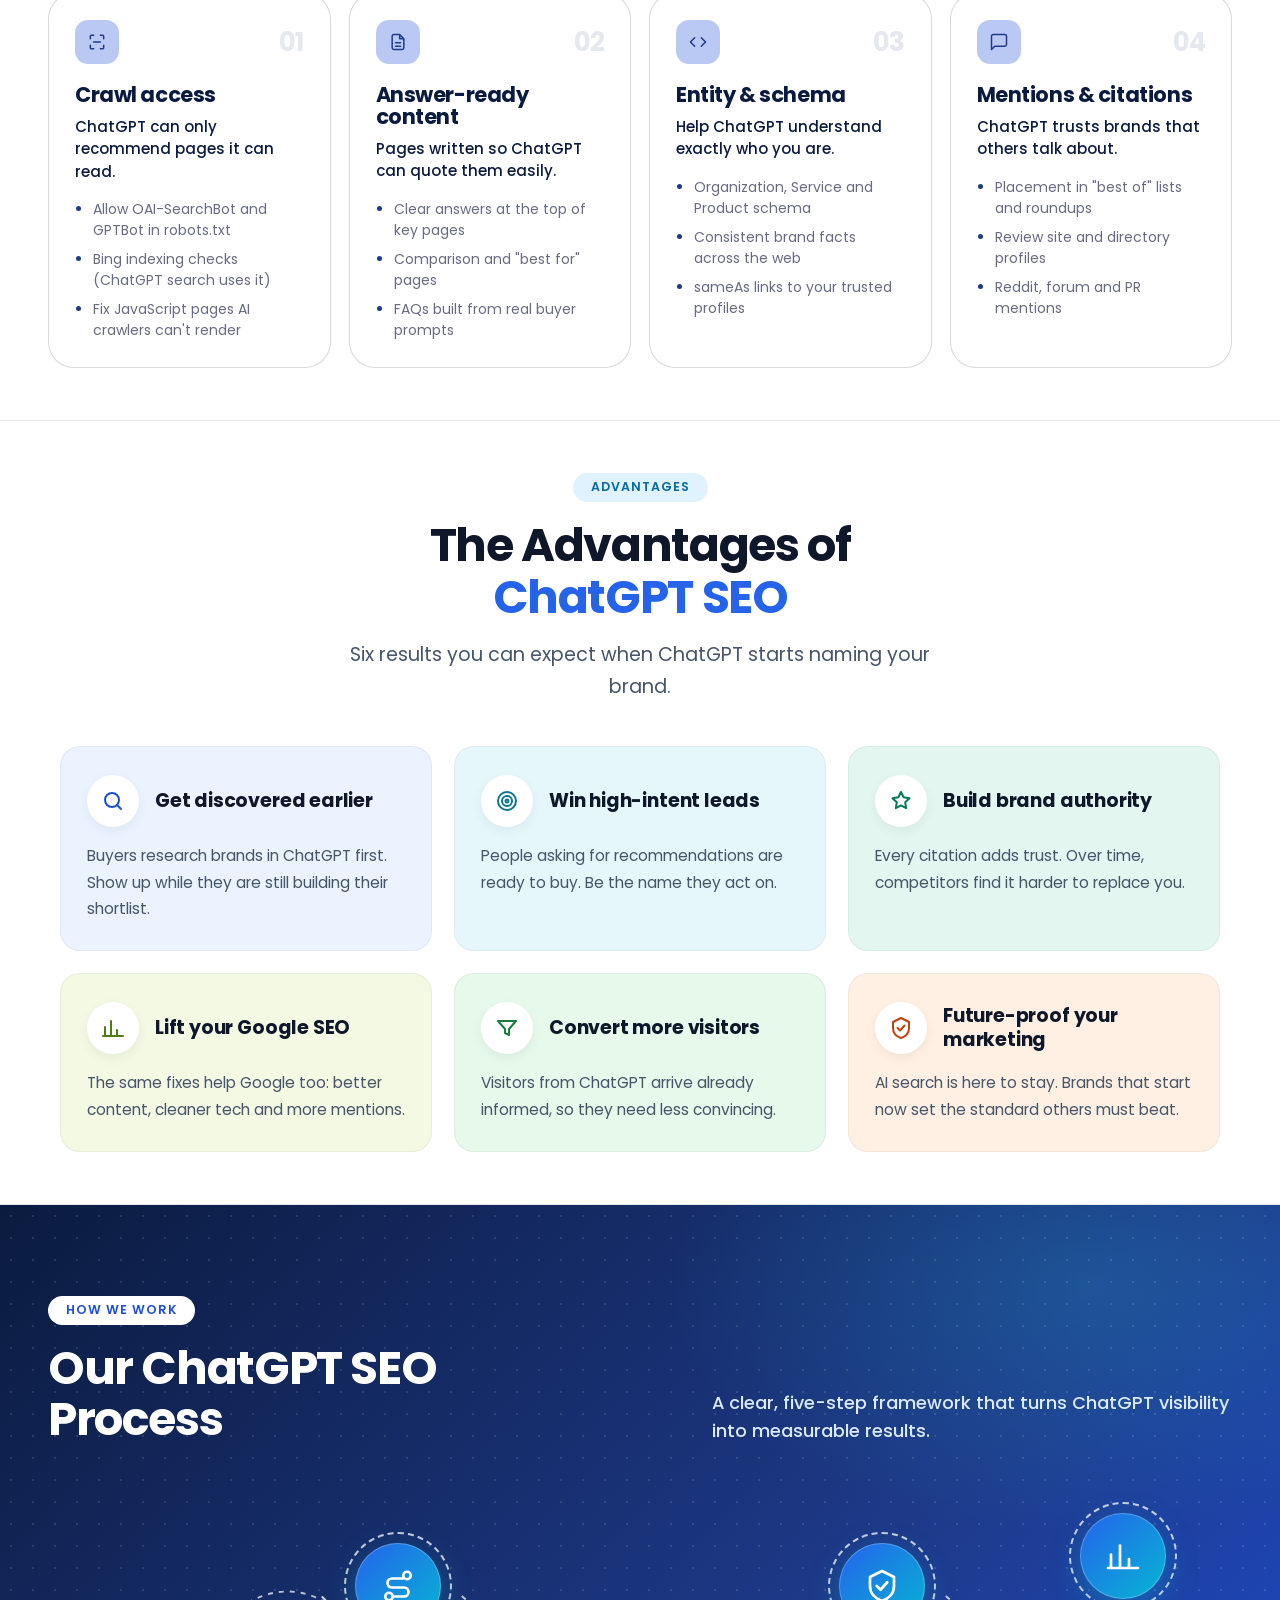
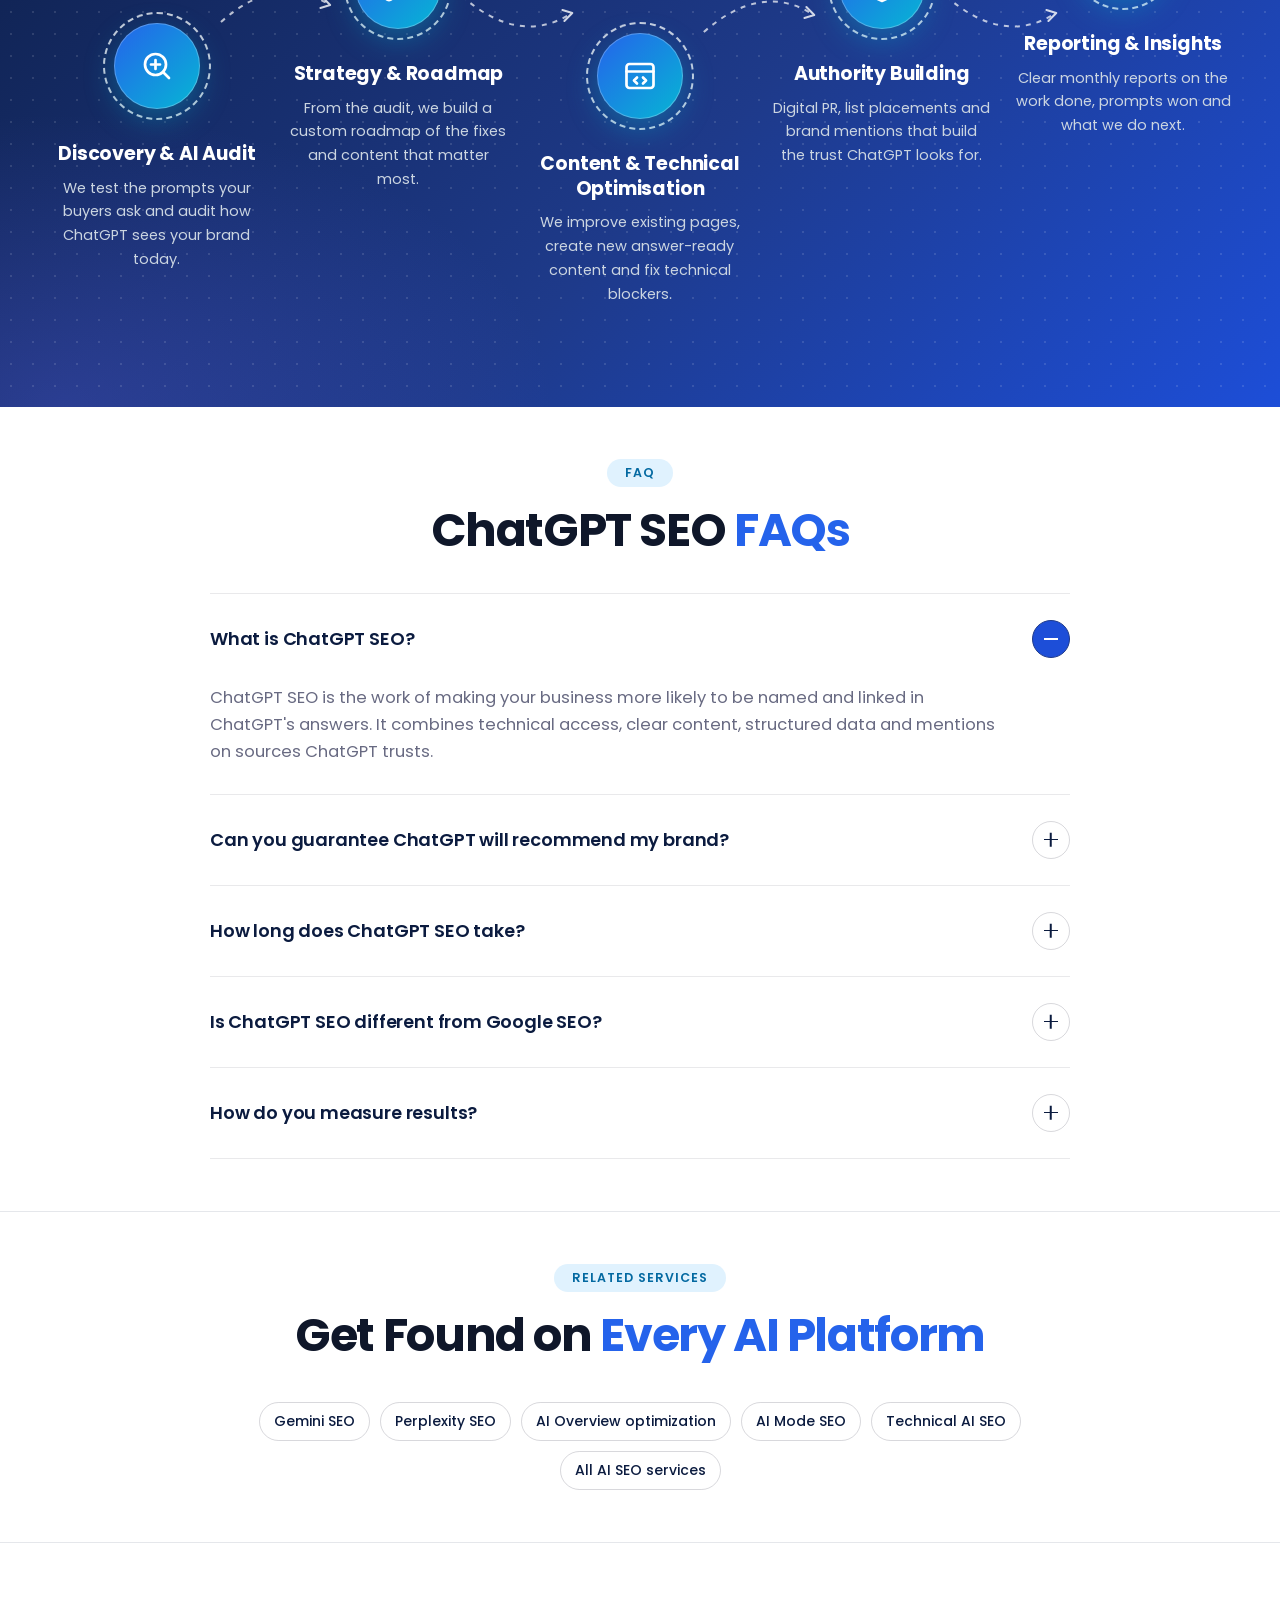
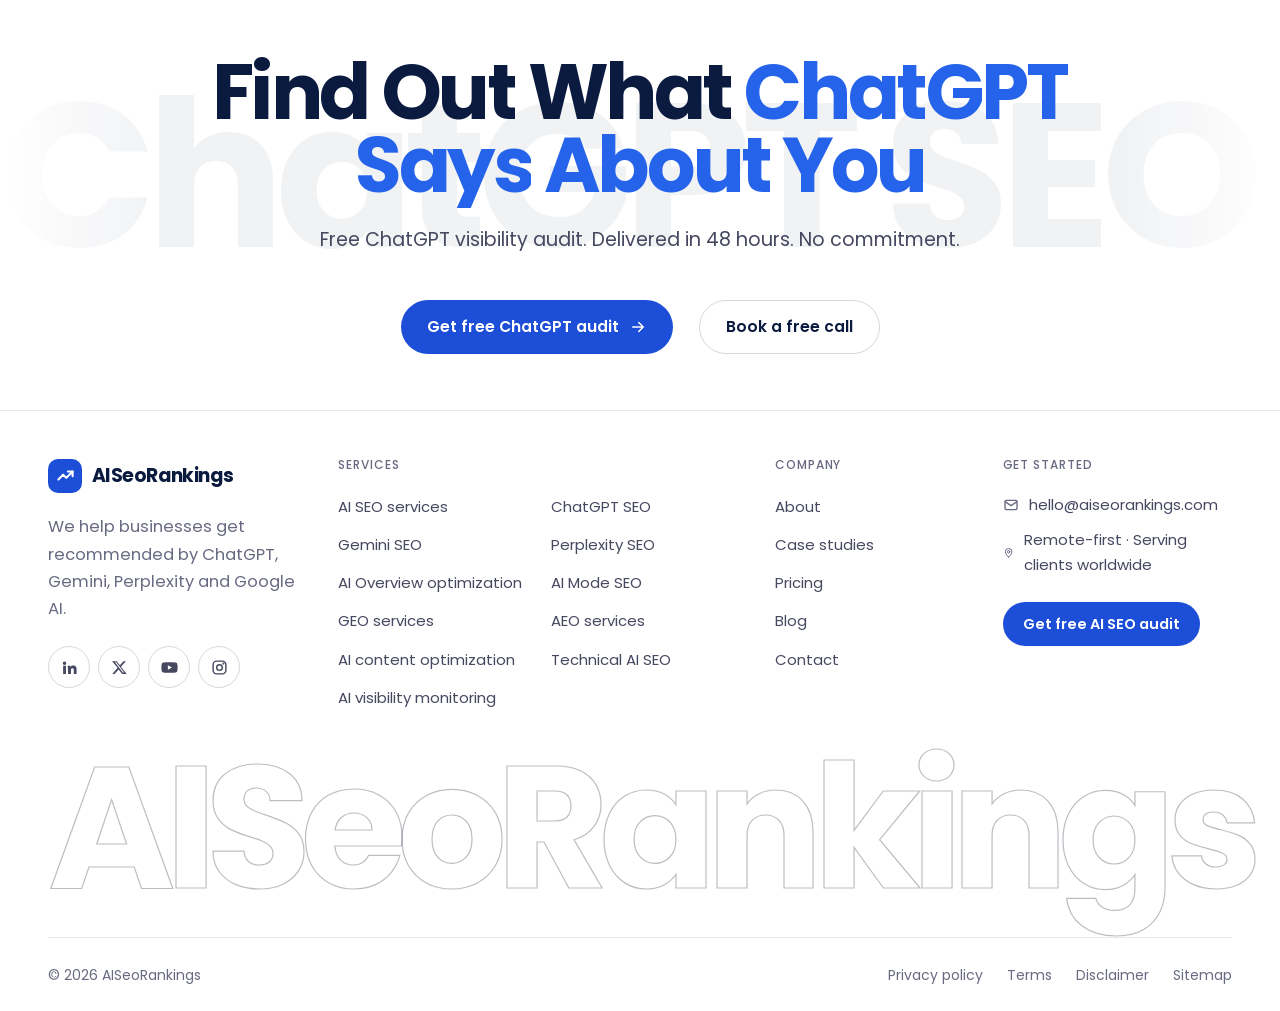
==== commit 5a01050e: "fixes" ====
--- a/chatgpt-seo/index.html
+++ b/chatgpt-seo/index.html
@@ -167,7 +167,114 @@
 
     </div>
     <div class="hero__visual sp-hero__art" data-r="r" style="--d:2">
-      <img src="./chatgpt-seo-hero.svg" width="640" height="600" alt="ChatGPT answer recommending your brand as the top pick, with an AI visibility score of 87 and mentions up 240 percent">
+<svg class="sp-hero__svg" width="640" height="600" xmlns="http://www.w3.org/2000/svg" viewBox="0 0 640 600" role="img" aria-labelledby="hx-t hx-d" font-family="Poppins,system-ui,sans-serif">
+  <title id="hx-t">ChatGPT recommends your brand</title>
+  <desc id="hx-d">A ChatGPT answer naming your brand as the top recommendation, with an AI visibility score of 87 and AI mentions up 240 percent.</desc>
+  <defs>
+    <linearGradient id="hx-bg" x1="0" y1="0" x2="1" y2="1"><stop offset="0" stop-color="#0b1b3f"/><stop offset=".55" stop-color="#1e3a8a"/><stop offset="1" stop-color="#2563eb"/></linearGradient>
+    <radialGradient id="hx-b1" cx=".5" cy=".5" r=".5"><stop offset="0" stop-color="#22d3ee" stop-opacity=".55"/><stop offset="1" stop-color="#22d3ee" stop-opacity="0"/></radialGradient>
+    <radialGradient id="hx-b2" cx=".5" cy=".5" r=".5"><stop offset="0" stop-color="#8b5cf6" stop-opacity=".6"/><stop offset="1" stop-color="#8b5cf6" stop-opacity="0"/></radialGradient>
+    <linearGradient id="hx-acc" x1="0" y1="0" x2="1" y2="1"><stop offset="0" stop-color="#4f46e5"/><stop offset="1" stop-color="#06b6d4"/></linearGradient>
+    <linearGradient id="hx-area" x1="0" y1="0" x2="0" y2="1"><stop offset="0" stop-color="#22c55e" stop-opacity=".35"/><stop offset="1" stop-color="#22c55e" stop-opacity="0"/></linearGradient>
+    <pattern id="hx-dots" width="22" height="22" patternUnits="userSpaceOnUse"><circle cx="2" cy="2" r="1.2" fill="#fff" opacity=".12"/></pattern>
+    <clipPath id="hx-panel"><rect x="0" y="0" width="640" height="600" rx="40"/></clipPath>
+    <filter id="hx-sh" x="-25%" y="-25%" width="150%" height="160%"><feDropShadow dx="0" dy="24" stdDeviation="22" flood-color="#020617" flood-opacity=".45"/></filter>
+    <filter id="hx-sm" x="-30%" y="-30%" width="160%" height="180%"><feDropShadow dx="0" dy="12" stdDeviation="12" flood-color="#020617" flood-opacity=".35"/></filter>
+    <filter id="hx-glow" x="-20%" y="-40%" width="140%" height="180%"><feDropShadow dx="0" dy="0" stdDeviation="9" flood-color="#60a5fa" flood-opacity=".9"/></filter>
+  </defs>
+
+  <!-- backdrop panel -->
+  <g clip-path="url(#hx-panel)">
+    <rect width="640" height="600" fill="url(#hx-bg)"/>
+    <rect width="640" height="600" fill="url(#hx-dots)"/>
+    <circle cx="560" cy="80" r="230" fill="url(#hx-b1)"/>
+    <circle cx="70" cy="540" r="260" fill="url(#hx-b2)"/>
+    <g fill="none" stroke="#fff" stroke-opacity=".09">
+      <circle cx="320" cy="306" r="200"/><circle cx="320" cy="306" r="270"/><circle cx="320" cy="306" r="340"/>
+    </g>
+    <circle cx="122" cy="300" r="5" fill="#67e8f9"/><circle cx="586" cy="360" r="4" fill="#c4b5fd"/><circle cx="420" cy="88" r="3" fill="#fff" opacity=".7"/>
+  </g>
+
+  <!-- sparkles -->
+  <g fill="#fff">
+    <path d="M80 82c1.6 9 5 12.4 14 14-9 1.6-12.4 5-14 14-1.6-9-5-12.4-14-14 9-1.6 12.4-5 14-14z" opacity=".9"/>
+    <path d="M590 268c1 5.6 3.2 7.8 8.8 8.8-5.6 1-7.8 3.2-8.8 8.8-1-5.6-3.2-7.8-8.8-8.8 5.6-1 7.8-3.2 8.8-8.8z" opacity=".7"/>
+    <path d="M420 520c1 5.6 3.2 7.8 8.8 8.8-5.6 1-7.8 3.2-8.8 8.8-1-5.6-3.2-7.8-8.8-8.8 5.6-1 7.8-3.2 8.8-8.8z" opacity=".6"/>
+  </g>
+
+  <!-- ===== main chat card ===== -->
+  <g filter="url(#hx-sh)"><rect x="128" y="112" width="384" height="346" rx="26" fill="#fff"/></g>
+  <rect x="148" y="132" width="34" height="34" rx="10" fill="#0f172a"/>
+  <svg x="155" y="139" width="20" height="20" viewBox="0 0 512 512" fill="#fff"><path d="M196.4 185.8v-48.6c0-4.1 1.5-7.2 5.1-9.2l97.8-56.3c13.3-7.7 29.2-11.3 45.6-11.3 61.4 0 100.4 47.6 100.4 98.3 0 3.6 0 7.7-.5 11.8l-101.5-59.4c-6.1-3.6-12.3-3.6-18.4 0zm228.3 189.4V259c0-7.2-3.1-12.3-9.2-15.9L287 168.4l42-24.1c3.6-2 6.7-2 10.2 0l97.8 56.4c28.2 16.4 47.1 51.2 47.1 85 0 38.9-23 74.8-59.4 89.6zM166.2 272.8l-42-24.6c-3.6-2-5.1-5.1-5.1-9.2V126.4c0-54.8 42-96.3 98.8-96.3 21.5 0 41.5 7.2 58.4 20l-100.9 58.4c-6.1 3.6-9.2 8.7-9.2 15.9v148.5zm90.4 52.2-60.2-33.8v-71.7l60.2-33.8 60.2 33.8v71.7zm38.7 155.7c-21.5 0-41.5-7.2-58.4-20l100.9-58.4c6.1-3.6 9.2-8.7 9.2-15.9V237.9l42.5 24.6c3.6 2 5.1 5.1 5.1 9.2v112.6c0 54.8-42.5 96.3-99.3 96.3zM173.8 366.5l-97.7-56.3C47.9 293.8 29 259 29 225.2c0-39.4 23.6-74.8 59.9-89.6v116.7c0 7.2 3.1 12.3 9.2 15.9l128 74.2-42 24.1c-3.6 2-6.7 2-10.2 0zm-5.6 84c-57.9 0-100.4-43.5-100.4-97.3 0-4.1.5-8.2 1-12.3l100.9 58.4c6.1 3.6 12.3 3.6 18.4 0l128.5-74.2v48.6c0 4.1-1.5 7.2-5.1 9.2l-97.8 56.3c-13.3 7.7-29.2 11.3-45.6 11.3zm127 60.9c62 0 113.7-44 125.4-102.4 57.3-14.9 94.2-68.6 94.2-123.4 0-35.8-15.4-70.7-43-95.7 2.6-10.8 4.1-21.5 4.1-32.3 0-73.2-59.4-128-128-128-13.8 0-27.1 2-40.4 6.7-23-22.5-54.8-36.9-89.6-36.9-62 0-113.7 44-125.4 102.4-57.3 14.8-94.2 68.6-94.2 123.4 0 35.8 15.4 70.7 43 95.7-2.6 10.8-4.1 21.5-4.1 32.3 0 73.2 59.4 128 128 128 13.8 0 27.1-2 40.4-6.7 23 22.5 54.8 36.9 89.6 36.9"/></svg>
+  <text x="194" y="147" font-size="14.5" font-weight="700" fill="#0f172a">ChatGPT</text>
+  <text x="194" y="163" font-size="11" fill="#64748b">Searched 24 sites</text>
+  <rect x="424" y="138" width="68" height="24" rx="12" fill="#eef2ff"/>
+  <circle cx="438" cy="150" r="3.5" fill="#22c55e"/>
+  <text x="446" y="154.5" font-size="11" font-weight="600" fill="#4338ca">Search</text>
+  <line x1="148" y1="182" x2="492" y2="182" stroke="#eef2f7"/>
+
+  <!-- user prompt -->
+  <rect x="264" y="198" width="228" height="40" rx="20" fill="#f1f5f9"/>
+  <text x="378" y="222.5" text-anchor="middle" font-size="12.5" font-weight="500" fill="#0f172a">Best AI SEO agency for SaaS?</text>
+
+  <!-- answer intro -->
+  <text x="148" y="266" font-size="12.5" fill="#334155">Based on reviews and expert lists, the</text>
+  <text x="148" y="284" font-size="12.5" fill="#334155">top recommendation is:</text>
+
+  <!-- #1 your brand -->
+  <rect x="148" y="300" width="344" height="88" rx="18" fill="#fff" filter="url(#hx-glow)"/>
+  <rect x="148" y="300" width="344" height="88" rx="18" fill="#fff" stroke="#2563eb" stroke-width="2"/>
+  <rect x="164" y="316" width="44" height="44" rx="13" fill="url(#hx-acc)"/>
+  <path d="M175 339l7 7 15-16" fill="none" stroke="#fff" stroke-width="3.4" stroke-linecap="round" stroke-linejoin="round"/>
+  <text x="222" y="334" font-size="16" font-weight="700" fill="#0f172a">Your Brand</text>
+  <path d="M227 342.5l2 4.1 4.5.6-3.3 3.1.8 4.5-4-2.2-4 2.2.8-4.5-3.3-3.1 4.5-.6z" fill="#f59e0b"/>
+  <text x="237" y="354" font-size="11.5" font-weight="600" fill="#0f172a">4.9</text>
+  <text x="259" y="354" font-size="11.5" fill="#64748b">· Trusted by 100+ brands</text>
+  <rect x="410" y="314" width="68" height="24" rx="12" fill="#dcfce7"/>
+  <text x="444" y="330.5" text-anchor="middle" font-size="11" font-weight="700" fill="#15803d">#1 PICK</text>
+  <g font-size="10.5" font-weight="600" fill="#475569">
+    <rect x="222" y="364" width="44" height="17" rx="8.5" fill="#f1f5f9"/><text x="244" y="376" text-anchor="middle">G2</text>
+    <rect x="272" y="364" width="56" height="17" rx="8.5" fill="#f1f5f9"/><text x="300" y="376" text-anchor="middle">Reddit</text>
+    <rect x="334" y="364" width="60" height="17" rx="8.5" fill="#f1f5f9"/><text x="364" y="376" text-anchor="middle">Forbes</text>
+  </g>
+
+  <!-- #2 / #3 competitors -->
+  <g opacity=".55">
+    <rect x="148" y="402" width="344" height="40" rx="14" fill="#f8fafc"/>
+    <text x="166" y="427" font-size="12.5" font-weight="600" fill="#64748b">2</text>
+    <text x="186" y="427" font-size="12.5" font-weight="500" fill="#475569">Competitor A</text>
+  </g>
+
+  <!-- ===== floating: visibility score (top right) ===== -->
+  <g filter="url(#hx-sm)"><rect x="452" y="36" width="164" height="104" rx="20" fill="#fff"/></g>
+  <text x="470" y="62" font-size="11" font-weight="500" fill="#64748b">AI visibility</text>
+  <text x="470" y="98" font-size="26" font-weight="700" fill="#0f172a">A+</text>
+  <text x="470" y="122" font-size="11" font-weight="600" fill="#16a34a">▲ 32 pts</text>
+  <circle cx="576" cy="96" r="24" fill="none" stroke="#e0e7ff" stroke-width="7"/>
+  <circle cx="576" cy="96" r="24" fill="none" stroke="url(#hx-acc)" stroke-width="7" stroke-linecap="round" stroke-dasharray="131.2 150.8" transform="rotate(-90 576 96)"/>
+  <text x="576" y="101" text-anchor="middle" font-size="14" font-weight="700" fill="#0f172a">87</text>
+
+  <!-- ===== floating: mentions chart (bottom left) ===== -->
+  <g filter="url(#hx-sm)"><rect x="28" y="466" width="196" height="118" rx="20" fill="#fff"/></g>
+  <text x="46" y="490" font-size="11" font-weight="500" fill="#64748b">AI mentions</text>
+  <text x="46" y="516" font-size="24" font-weight="700" fill="#0f172a">+240%</text>
+  <path d="M46 566 L76 560 L104 562 L132 550 L160 544 L188 530 L206 524 L206 570 L46 570 Z" fill="url(#hx-area)"/>
+  <polyline points="46,566 76,560 104,562 132,550 160,544 188,530 206,524" fill="none" stroke="#16a34a" stroke-width="2.6" stroke-linecap="round" stroke-linejoin="round"/>
+  <circle cx="206" cy="524" r="4.5" fill="#fff" stroke="#16a34a" stroke-width="2.6"/>
+
+  <!-- ===== floating pill: cited (left) ===== -->
+  <g filter="url(#hx-sm)"><rect x="30" y="196" width="146" height="44" rx="22" fill="#fff"/></g>
+  <circle cx="54" cy="218" r="12" fill="#dcfce7"/>
+  <path d="M48.5 218.5l3.8 3.8 7.2-7.6" fill="none" stroke="#16a34a" stroke-width="2.4" stroke-linecap="round" stroke-linejoin="round"/>
+  <text x="74" y="223" font-size="12" font-weight="600" fill="#0f172a">Cited by AI</text>
+
+  <!-- ===== floating pill: prompts won (right) ===== -->
+  <g filter="url(#hx-sm)"><rect x="468" y="414" width="150" height="58" rx="18" fill="#fff"/></g>
+  <text x="486" y="436" font-size="10.5" font-weight="500" fill="#64748b">Prompts won</text>
+  <text x="486" y="459" font-size="16" font-weight="700" fill="#0f172a">18 / 25</text>
+  <rect x="562" y="447" width="42" height="8" rx="4" fill="#e0e7ff"/>
+  <rect x="562" y="447" width="30" height="8" rx="4" fill="url(#hx-acc)"/>
+</svg>
     </div>
     </div>
   </div>
@@ -186,13 +293,70 @@
   </div>
 </section>
 
+<!-- ======================= PROBLEM ======================= -->
+<section class="section sp-prob" id="problem">
+  <div class="wrap">
+    <div class="sp-prob__head">
+      <span class="sp-tag" data-r>The problem</span>
+      <h2 data-r>Your Site Ranks on Google. <span>But Does It Rank on ChatGPT?</span></h2>
+      <p data-r>Search has moved from keywords to conversations. If AI models can't read, trust or cite your content, you won't appear in ChatGPT, <a href="/ai-mode-seo/">AI search</a> or voice answers, however well you rank on Google.</p>
+    </div>
+    <div class="sp-prob__grid">
+      <article class="sp-prob__item" data-r>
+        <div class="sp-prob__top"><span class="sp-prob__ico"><svg viewBox="0 0 64 64" aria-hidden="true"><rect x="10" y="12" width="44" height="34" rx="5"/><path d="M10 21h44"/><circle cx="16" cy="16.5" r="1.2"/><circle cx="21" cy="16.5" r="1.2"/><path d="M22 52h20M32 46v6"/><rect x="25" y="28" width="14" height="11" rx="2"/><path d="M28 28v-3a4 4 0 0 1 8 0v3"/></svg></span><span class="sp-prob__n">01</span></div>
+        <h3>AI crawler access</h3>
+        <b class="sp-prob__big">Blocked?</b>
+        <p>Many sites block ChatGPT's crawlers by accident in robots.txt, or hide content behind JavaScript it can't read.</p>
+        <span class="sp-prob__risk">Risk: ChatGPT can't see you at all</span>
+      </article>
+      <article class="sp-prob__item" data-r style="--d:1">
+        <div class="sp-prob__top"><span class="sp-prob__ico"><svg viewBox="0 0 64 64" aria-hidden="true"><path d="M12 14h30a4 4 0 0 1 4 4v18a4 4 0 0 1-4 4H26l-9 8v-8h-5a4 4 0 0 1-4-4V18a4 4 0 0 1 4-4z"/><path d="M17 24h20M17 31h13"/><circle cx="47" cy="44" r="9"/><path d="M53.5 50.5L58 55"/><path d="M44 44h6"/></svg></span><span class="sp-prob__n">02</span></div>
+        <h3>AI citations</h3>
+        <b class="sp-prob__big">Not cited?</b>
+        <p>If your pages don't answer questions clearly, ChatGPT quotes other sites and links to them instead of you.</p>
+        <span class="sp-prob__risk">Risk: your traffic goes to others</span>
+      </article>
+      <article class="sp-prob__item" data-r style="--d:2">
+        <div class="sp-prob__top"><span class="sp-prob__ico"><svg viewBox="0 0 64 64" aria-hidden="true"><rect x="10" y="10" width="44" height="44" rx="6"/><path d="M18 22h10M18 32h10M18 42h10"/><circle cx="40" cy="22" r="3.5"/><circle cx="40" cy="32" r="3.5"/><circle cx="40" cy="42" r="3.5"/><path d="M48 18l-4 4M48 26l-4-4"/></svg></span><span class="sp-prob__n">03</span></div>
+        <h3>Brand recommendations</h3>
+        <b class="sp-prob__big">Not named?</b>
+        <p>Without mentions on sites AI trusts, ChatGPT recommends your competitors when buyers ask for the best option.</p>
+        <span class="sp-prob__risk">Risk: buyers shortlist competitors</span>
+      </article>
+    </div>
+  </div>
+</section>
+
+<!-- ======================= WHAT IS CHATGPT SEO ======================= -->
+<section class="section basics-section" id="what-is-chatgpt-seo">
+  <div class="wrap">
+    <div class="basics" data-r>
+      <div class="basics__copy">
+        <span class="tag">ChatGPT SEO basics</span>
+        <h2 class="h-lg">What Is ChatGPT SEO? <span class="h-acc">The Simple Explanation.</span></h2>
+        <p class="basics__lead">ChatGPT SEO, also called ChatGPT optimization, is the practice of making your business visible in ChatGPT's answers. It helps ChatGPT find, understand and trust your brand, so it names and links to you when buyers ask about your category.</p>
+        <p class="basics__note">Google SEO helps you rank in a list of links. ChatGPT SEO helps you appear inside the one answer ChatGPT gives, with a link and a reason to choose you.</p>
+      </div>
+      <div class="basics__side">
+        <h3>ChatGPT SEO focuses on four things:</h3>
+        <ul class="basics__list">
+          <li><div><b>Letting ChatGPT's crawlers read your website</b><a href="/technical-ai-seo/">Technical AI SEO <svg aria-hidden="true"><use href="#arrow"/></svg></a></div></li>
+          <li><div><b>Writing pages that answer buyer prompts directly</b><a href="/aeo-services/">AEO services <svg aria-hidden="true"><use href="#arrow"/></svg></a></div></li>
+          <li><div><b>Earning mentions on sites ChatGPT trusts</b><a href="/geo-services/">GEO services <svg aria-hidden="true"><use href="#arrow"/></svg></a></div></li>
+          <li><div><b>Tracking which prompts name you, and which don't</b><a href="/ai-visibility-monitoring/">AI visibility monitoring <svg aria-hidden="true"><use href="#arrow"/></svg></a></div></li>
+        </ul>
+      </div>
+    </div>
+  </div>
+</section>
+
 <!-- ======================= 2. WHY IT MATTERS ======================= -->
 <section class="section" id="why-chatgpt">
   <div class="wrap">
     <div class="sec-head sec-head--center">
       <div>
-        <span class="tag" data-r>Why ChatGPT SEO</span>
-        <h2 class="h-lg" data-r>Buyers Ask ChatGPT <span class="h-acc">Before They Ask Google</span></h2>
+        <span class="tag" data-r>Why it matters</span>
+        <h2 class="h-lg" data-r>Why ChatGPT Visibility <span class="h-acc">Matters for Your Business</span></h2>
       </div>
       <p class="lead" data-r>ChatGPT gives one short answer with a few brand names. If yours isn't in it, the buyer never sees you.</p>
     </div>
@@ -207,72 +371,58 @@
 <!-- ======================= WHY IT'S A MUST ======================= -->
 <section class="sp-must-sec" id="why-must">
   <div class="wrap">
-    <div class="sp-must sp-must--split">
-      <div class="sp-must__copy" data-r>
-        <h2>Why <mark>ChatGPT SEO</mark> Is a Must for Your Business Today</h2>
-        <p class="sp-must__lead">AI tools like ChatGPT are changing how people find what they need, and how a business gets found.</p>
-        <div class="sp-must__body">
-          <p>ChatGPT SEO opens a traffic source that regular SEO can't reach on its own. It is part of a wider shift towards <a href="/aeo-services/">Answer Engine Optimization</a> and the way people now search.</p>
-          <p>AI summaries now sit above the organic links. If you don't optimize for ChatGPT and other AI assistants, you miss high-intent, high-converting traffic.</p>
-          <p class="sp-must__quote">SEO is becoming hybrid: part traditional, part conversational and fully AI-aware.</p>
-        </div>
-      </div>
-      <ul class="sp-must__stats" data-r style="--d:1">
-        <li>
-          <div class="sp-must__num">8% <small>vs 15%</small></div>
-          <p>of Google visits end in a click on a regular result when an AI summary appears, versus without one.</p>
-          <a href="https://www.pewresearch.org/short-reads/2025/07/22/google-users-are-less-likely-to-click-on-links-when-an-ai-summary-appears-in-the-results/" target="_blank" rel="noopener">Pew Research Center, 2025</a>
-        </li>
-        <li>
-          <div class="sp-must__num">Bing</div>
-          <p>powers ChatGPT search, and its cited sources overlap heavily with Bing's top results.</p>
-          <a href="https://www.seerinteractive.com/insights/87-percent-of-searchgpt-citations-match-bings-top-results" target="_blank" rel="noopener">Seer Interactive</a>
-        </li>
-        <li>
-          <div class="sp-must__num">800M</div>
-          <p>people use ChatGPT every week, making it a main source of answers for buyers.</p>
-          <a href="https://openai.com/index/introducing-chatgpt-search/" target="_blank" rel="noopener">OpenAI</a>
-        </li>
-      </ul>
-    </div>
-  </div>
-</section>
-
-<!-- ======================= BENEFITS ======================= -->
-<section class="section" id="benefits">
+    <div class="sp-why">
+      <div class="sp-why__copy" data-r>
+        <span class="sp-why__tag">The case for it</span>
+        <h2>Why ChatGPT SEO Is a Must. <span>For Your Business Today.</span></h2>
+        <p class="sp-why__lead">Your buyers no longer scroll through ten blue links. They ask ChatGPT, get one answer and act on it. ChatGPT SEO puts your brand inside that answer, reaching buyers that regular SEO can't reach on its own.</p>
+        <p class="sp-why__note">Search is now hybrid: part traditional, part conversational. Every month you wait, competitors who are already optimizing become the names ChatGPT trusts. It is the next step in <a href="/aeo-services/">Answer Engine Optimization</a>.</p>
+      </div>
+      <div class="sp-why__side" data-r style="--d:1">
+        <h3>The numbers behind the shift:</h3>
+        <ul class="sp-why__list">
+          <li><b><em>8% vs 15%</em> clicks on regular results when Google shows an AI summary</b><a href="https://www.pewresearch.org/short-reads/2025/07/22/google-users-are-less-likely-to-click-on-links-when-an-ai-summary-appears-in-the-results/" target="_blank" rel="noopener">Pew Research, 2025 <svg aria-hidden="true"><use href="#arrow"/></svg></a></li>
+          <li><b>ChatGPT search pulls live results through <em>Bing</em></b><a href="https://www.seerinteractive.com/insights/87-percent-of-searchgpt-citations-match-bings-top-results" target="_blank" rel="noopener">Seer Interactive <svg aria-hidden="true"><use href="#arrow"/></svg></a></li>
+          <li><b><em>800M</em> people use ChatGPT every week to research and compare</b><a href="https://openai.com/index/introducing-chatgpt-search/" target="_blank" rel="noopener">OpenAI <svg aria-hidden="true"><use href="#arrow"/></svg></a></li>
+        </ul>
+      </div>
+    </div>
+  </div>
+</section>
+
+<!-- ======================= REAL PROBLEMS WE FIX ======================= -->
+<section class="section sp-fix" id="problems-we-fix">
   <div class="wrap">
     <div class="sec-head sec-head--center">
       <div>
-        <span class="tag" data-r>Benefits</span>
-        <h2 class="h-lg" data-r>What ChatGPT SEO <span class="h-acc">Does for Your Business</span></h2>
-      </div>
-      <p class="lead" data-r>Six results you can expect when ChatGPT starts naming your brand.</p>
-    </div>
-    <div class="sp-ben">
-      <article class="sp-ben__card sp-ben--blue" data-r>
-        <div class="sp-ben__head"><span class="sp-ben__ico"><svg viewBox="0 0 24 24" aria-hidden="true"><circle cx="11" cy="11" r="7"/><path d="M20 20l-4-4"/></svg></span><h3>Get discovered earlier</h3></div>
-        <p>Buyers research brands in ChatGPT first. Show up while they are still building their shortlist.</p>
-      </article>
-      <article class="sp-ben__card sp-ben--sky" data-r style="--d:1">
-        <div class="sp-ben__head"><span class="sp-ben__ico"><svg viewBox="0 0 24 24" aria-hidden="true"><circle cx="12" cy="12" r="9"/><circle cx="12" cy="12" r="5"/><circle cx="12" cy="12" r="1.5"/></svg></span><h3>Win high-intent leads</h3></div>
-        <p>People asking for recommendations are ready to buy. Be the name they act on.</p>
-      </article>
-      <article class="sp-ben__card sp-ben--mint" data-r style="--d:2">
-        <div class="sp-ben__head"><span class="sp-ben__ico"><svg viewBox="0 0 24 24" aria-hidden="true"><path d="M12 3l2.6 5.3 5.9.9-4.3 4.1 1 5.8L12 16.4 6.8 19.1l1-5.8L3.5 9.2l5.9-.9z"/></svg></span><h3>Build brand authority</h3></div>
-        <p>Every citation adds trust. Over time, competitors find it harder to replace you.</p>
-      </article>
-      <article class="sp-ben__card sp-ben--lime" data-r>
-        <div class="sp-ben__head"><span class="sp-ben__ico"><svg viewBox="0 0 24 24" aria-hidden="true"><path d="M4 20V11M10 20V5M16 20v-6M22 20H2"/></svg></span><h3>Lift your Google SEO</h3></div>
-        <p>The same fixes help Google too: better content, cleaner tech and more mentions.</p>
-      </article>
-      <article class="sp-ben__card sp-ben--green" data-r style="--d:1">
-        <div class="sp-ben__head"><span class="sp-ben__ico"><svg viewBox="0 0 24 24" aria-hidden="true"><path d="M3 5h18l-7 8v6l-4-2v-4z"/></svg></span><h3>Convert more visitors</h3></div>
-        <p>Visitors from ChatGPT arrive already informed, so they need less convincing.</p>
-      </article>
-      <article class="sp-ben__card sp-ben--peach" data-r style="--d:2">
-        <div class="sp-ben__head"><span class="sp-ben__ico"><svg viewBox="0 0 24 24" aria-hidden="true"><path d="M12 2l8 4v6c0 5-3.5 8.5-8 10-4.5-1.5-8-5-8-10V6z"/><path d="M8.5 12l2.5 2.5 4.5-5"/></svg></span><h3>Future-proof your marketing</h3></div>
-        <p>AI search is here to stay. Brands that start now set the standard others must beat.</p>
-      </article>
+        <span class="tag" data-r>Problems we fix</span>
+        <h2 class="h-lg" data-r>The Real Problems <span class="h-acc">We Fix for You</span></h2>
+      </div>
+      <p class="lead" data-r>These are the issues we find most often when a business is missing from ChatGPT, and what we do about each one.</p>
+    </div>
+    <div class="sp-fix__grid">
+      <article class="sp-fix__card" data-r><p class="sp-fix__p">"ChatGPT never mentions us."</p><p class="sp-fix__a">We find the prompts your buyers ask and build the content and mentions that get you named.</p></article>
+      <article class="sp-fix__card" data-r style="--d:1"><p class="sp-fix__p">"It recommends our competitors."</p><p class="sp-fix__a">We map the sources ChatGPT uses for them and earn your place on the same lists and reviews.</p></article>
+      <article class="sp-fix__card" data-r style="--d:2"><p class="sp-fix__p">"It gets our facts wrong."</p><p class="sp-fix__a">We fix outdated details across your site, schema and profiles so ChatGPT describes you correctly.</p></article>
+      <article class="sp-fix__card" data-r><p class="sp-fix__p">"AI crawlers can't read our site."</p><p class="sp-fix__a">We unblock OAI-SearchBot and GPTBot and fix JavaScript pages that hide your content.</p></article>
+      <article class="sp-fix__card" data-r style="--d:1"><p class="sp-fix__p">"We rank on Google, not on ChatGPT."</p><p class="sp-fix__a">We check your Bing visibility and rewrite key pages answer-first, so ChatGPT can quote them.</p></article>
+      <article class="sp-fix__card" data-r style="--d:2"><p class="sp-fix__p">"We can't tell if anything works."</p><p class="sp-fix__a">We track a fixed set of prompts every month and show you exactly what changed.</p></article>
+    </div>
+  </div>
+</section>
+
+<!-- ======================= LONG CTA ======================= -->
+<section class="sp-cta-sec" aria-label="Get your free ChatGPT audit">
+  <div class="wrap">
+    <div class="sp-cta" data-r>
+      <div class="sp-cta__copy">
+        <h2>Find out what ChatGPT says about your brand today</h2>
+        <p>Free ChatGPT visibility audit: the prompts you win, the ones you lose and the top fixes. Delivered in 48 hours.</p>
+      </div>
+      <div class="sp-cta__btns">
+        <a href="/free-ai-seo-audit/" class="btn btn-lime btn-cta">Get my free audit <svg aria-hidden="true"><use href="#arrow"/></svg></a>
+        <a href="/contact/" class="sp-cta__link">Talk to a strategist <svg aria-hidden="true"><use href="#arrow"/></svg></a>
+      </div>
     </div>
   </div>
 </section>
@@ -282,8 +432,8 @@
   <div class="wrap">
     <div class="sec-head sec-head--center">
       <div>
-        <span class="tag" data-r>What's included</span>
-        <h2 class="h-lg" data-r>Our ChatGPT SEO Services: <span class="h-acc">4 Areas We Work On</span></h2>
+        <span class="tag" data-r>What we offer</span>
+        <h2 class="h-lg" data-r>What We Offer: <span class="h-acc">Our ChatGPT SEO Services</span></h2>
       </div>
       <p class="lead" data-r>Each month we work on the signals ChatGPT uses to decide which brands to name.</p>
     </div>
@@ -311,6 +461,45 @@
         <h3>Mentions &amp; citations</h3>
         <p class="pillar__lead">ChatGPT trusts brands that others talk about.</p>
         <ul><li>Placement in "best of" lists and roundups</li><li>Review site and directory profiles</li><li>Reddit, forum and PR mentions</li></ul>
+      </article>
+    </div>
+  </div>
+</section>
+
+<!-- ======================= BENEFITS ======================= -->
+<section class="section" id="benefits">
+  <div class="wrap">
+    <div class="sec-head sec-head--center">
+      <div>
+        <span class="tag" data-r>Advantages</span>
+        <h2 class="h-lg" data-r>The Advantages of <span class="h-acc">ChatGPT SEO</span></h2>
+      </div>
+      <p class="lead" data-r>Six results you can expect when ChatGPT starts naming your brand.</p>
+    </div>
+    <div class="sp-ben">
+      <article class="sp-ben__card sp-ben--blue" data-r>
+        <div class="sp-ben__head"><span class="sp-ben__ico"><svg viewBox="0 0 24 24" aria-hidden="true"><circle cx="11" cy="11" r="7"/><path d="M20 20l-4-4"/></svg></span><h3>Get discovered earlier</h3></div>
+        <p>Buyers research brands in ChatGPT first. Show up while they are still building their shortlist.</p>
+      </article>
+      <article class="sp-ben__card sp-ben--sky" data-r style="--d:1">
+        <div class="sp-ben__head"><span class="sp-ben__ico"><svg viewBox="0 0 24 24" aria-hidden="true"><circle cx="12" cy="12" r="9"/><circle cx="12" cy="12" r="5"/><circle cx="12" cy="12" r="1.5"/></svg></span><h3>Win high-intent leads</h3></div>
+        <p>People asking for recommendations are ready to buy. Be the name they act on.</p>
+      </article>
+      <article class="sp-ben__card sp-ben--mint" data-r style="--d:2">
+        <div class="sp-ben__head"><span class="sp-ben__ico"><svg viewBox="0 0 24 24" aria-hidden="true"><path d="M12 3l2.6 5.3 5.9.9-4.3 4.1 1 5.8L12 16.4 6.8 19.1l1-5.8L3.5 9.2l5.9-.9z"/></svg></span><h3>Build brand authority</h3></div>
+        <p>Every citation adds trust. Over time, competitors find it harder to replace you.</p>
+      </article>
+      <article class="sp-ben__card sp-ben--lime" data-r>
+        <div class="sp-ben__head"><span class="sp-ben__ico"><svg viewBox="0 0 24 24" aria-hidden="true"><path d="M4 20V11M10 20V5M16 20v-6M22 20H2"/></svg></span><h3>Lift your Google SEO</h3></div>
+        <p>The same fixes help Google too: better content, cleaner tech and more mentions.</p>
+      </article>
+      <article class="sp-ben__card sp-ben--green" data-r style="--d:1">
+        <div class="sp-ben__head"><span class="sp-ben__ico"><svg viewBox="0 0 24 24" aria-hidden="true"><path d="M3 5h18l-7 8v6l-4-2v-4z"/></svg></span><h3>Convert more visitors</h3></div>
+        <p>Visitors from ChatGPT arrive already informed, so they need less convincing.</p>
+      </article>
+      <article class="sp-ben__card sp-ben--peach" data-r style="--d:2">
+        <div class="sp-ben__head"><span class="sp-ben__ico"><svg viewBox="0 0 24 24" aria-hidden="true"><path d="M12 2l8 4v6c0 5-3.5 8.5-8 10-4.5-1.5-8-5-8-10V6z"/><path d="M8.5 12l2.5 2.5 4.5-5"/></svg></span><h3>Future-proof your marketing</h3></div>
+        <p>AI search is here to stay. Brands that start now set the standard others must beat.</p>
       </article>
     </div>
   </div>
--- a/styles.css
+++ b/styles.css
@@ -2910,3 +2910,133 @@
 /* why-must band: rounded, inset from the screen edges */
 main>section.sp-must-sec{margin:0 clamp(10px,1.6vw,24px);border-radius:clamp(22px,2.6vw,36px);overflow:hidden;box-shadow:0 30px 70px rgba(11,27,63,.18) !important}
 @media (max-width:640px){main>section.sp-must-sec{margin:0 8px;border-radius:20px}}
+
+/* homepage trust strip: same light band as the service-page numbers row */
+main>section.trust{background:#f8fafc !important;border-top:1px solid #e5e7eb !important;padding:36px 0 !important}
+.trust .review{background:#fff;border-color:#e2e8f0}
+.trust .review:hover{background:#eff6ff}
+
+/* why-must: fill the band — tighter padding, equal-height columns, cards share the height */
+main>section.sp-must-sec{padding:clamp(48px,5vw,72px) 0 !important}
+.sp-must-sec .wrap{max-width:1300px}
+.sp-must--split{grid-template-columns:1fr 1fr;gap:clamp(32px,4vw,56px);align-items:stretch}
+.sp-must__copy{display:flex;flex-direction:column;justify-content:center}
+.sp-must__stats{display:grid;grid-auto-rows:1fr;gap:14px}
+.sp-must__stats li{display:flex;flex-direction:column;padding:20px 24px}
+.sp-must__stats li:hover{transform:translateY(-3px)}
+.sp-must__top{display:flex;align-items:center;justify-content:space-between;gap:12px;margin-bottom:10px}
+.sp-must__label{font:600 11.5px/1 var(--body);letter-spacing:.08em;text-transform:uppercase;color:#93c5fd}
+.sp-must__top a{margin:0;font-size:11.5px;white-space:nowrap}
+.sp-must__top a::before{content:""}
+.sp-must__num{font-size:clamp(28px,2.6vw,36px)}
+.sp-must__stats p{margin-top:8px;font-size:14.5px;line-height:1.55}
+.sp-must__stats .sp-must__so{margin-top:auto;padding-top:10px;color:#7dd3fc;font-weight:600;font-size:14px}
+.sp-must__so::before{content:"→ "}
+@media (max-width:960px){.sp-must--split{grid-template-columns:1fr}}
+
+/* why-must: content spans the full band width */
+.sp-must-sec .wrap{max-width:none;padding:0 clamp(20px,3.5vw,56px)}
+.sp-must--split{grid-template-columns:1.05fr 1fr;gap:clamp(32px,4vw,64px)}
+.sp-must--split h2{max-width:none}
+.sp-must__lead,.sp-must__body{max-width:none}
+
+/* why-must v5: mirrors the homepage "What is AI SEO" band exactly */
+main>section.sp-must-sec{margin:0 !important;border-radius:0 !important;box-shadow:none !important;padding:clamp(64px,8vw,100px) 0 !important;background:radial-gradient(620px 340px at 100% 0,rgba(34,211,238,.14),transparent 70%),#0b1b3f !important}
+.sp-must-sec .wrap{max-width:var(--wrap);padding:0 28px}
+.sp-why{display:grid;grid-template-columns:1.05fr .95fr;gap:56px;align-items:start;color:#c9ccd6}
+.sp-why__tag{display:inline-flex;align-items:center;padding:8px 18px;border-radius:999px;background:#e0f2fe;color:#0369a1;font:600 12.5px/1 var(--body);letter-spacing:.08em;text-transform:uppercase}
+.sp-why h2{margin-top:22px;color:#fff;font-size:clamp(30px,3.6vw,50px);line-height:1.12;letter-spacing:-.03em}
+.sp-why h2 span{display:block;color:#7dd3fc}
+.sp-why__lead{margin-top:22px;font-size:17px;line-height:1.7;color:#d6d9e0}
+.sp-why__note{margin-top:16px;font-size:15px;line-height:1.7;color:#8b90a0}
+.sp-why__note a{color:#93c5fd;text-decoration:underline;text-underline-offset:3px}
+.sp-why__side h3{margin:0 0 18px;font:500 12.5px/1 var(--mono);letter-spacing:.08em;text-transform:uppercase;color:#60a5fa}
+.sp-why__list{display:grid;gap:12px;margin:0;padding:0;list-style:none}
+.sp-why__list li{padding:18px 20px;border:1px solid rgba(147,197,253,.16);border-radius:18px;background:rgba(255,255,255,.05);transition:border-color .3s,background .3s,transform .3s}
+.sp-why__list li:hover{border-color:rgba(96,165,250,.55);background:rgba(255,255,255,.08);transform:translateX(4px)}
+.sp-why__list b{display:block;color:#fff;font:600 16px/1.35 var(--head);letter-spacing:-.01em}
+.sp-why__list em{font-style:normal;color:#7dd3fc}
+.sp-why__list a{display:inline-flex;align-items:center;gap:6px;margin-top:8px;color:#60a5fa;font-size:14px;font-weight:500}
+.sp-why__list a svg{width:14px;height:14px;transition:transform .3s}
+.sp-why__list a:hover{color:#fff}
+.sp-why__list a:hover svg{transform:translateX(3px)}
+@media (max-width:960px){.sp-why{grid-template-columns:1fr;gap:36px}}
+@media (max-width:640px){.sp-why h2 span{display:inline}.sp-why__list li{padding:16px}}
+
+/* why-must v5: right column compact + aligned to the left column (top and bottom) */
+.sp-why{align-items:stretch}
+.sp-why__side{display:flex;flex-direction:column}
+.sp-why__side h3{margin:8px 0 16px}
+.sp-why__list{flex:1;grid-auto-rows:1fr;gap:10px}
+.sp-why__list li{display:flex;flex-direction:column;justify-content:center;padding:14px 18px;border-radius:16px}
+.sp-why__list b{font-size:15px;line-height:1.4}
+.sp-why__list a{margin-top:6px;font-size:13px}
+@media (max-width:960px){.sp-why__list{grid-auto-rows:auto}}
+
+/* hero illustration is inlined (no external file to resolve) */
+.sp-hero__art .sp-hero__svg{display:block;width:100%;max-width:600px;height:auto}
+@media (max-width:960px){.sp-hero__art .sp-hero__svg{max-width:460px;margin:0 auto}}
+
+/* service page: problem section (after the numbers row) */
+main>section.sp-prob{background:#fff !important}
+.sp-prob__head{max-width:900px;margin:0 auto;text-align:center}
+.sp-prob__head h2{font-size:clamp(28px,3.2vw,44px);line-height:1.15;letter-spacing:-.03em;color:#0f172a}
+.sp-prob__head h2 span{color:#2563eb}
+.sp-prob__head p{margin:18px auto 0;max-width:780px;color:#475569;font-size:clamp(15.5px,1.3vw,17px);line-height:1.7}
+.sp-prob__head a{color:#1d4ed8;text-decoration:underline;text-underline-offset:3px}
+.sp-prob__grid{display:grid;grid-template-columns:repeat(3,1fr);gap:28px;max-width:1120px;margin:52px auto 0}
+.sp-prob__item{display:flex;flex-direction:column;align-items:center;text-align:center;padding:30px 24px 32px;border-radius:22px;transition:background .3s,box-shadow .3s,transform .3s}
+.sp-prob__item:hover{background:#f8fbff;box-shadow:0 18px 40px rgba(29,78,216,.08);transform:translateY(-4px)}
+.sp-prob__ico{display:grid;place-items:center;width:96px;height:96px;border-radius:50%;background:linear-gradient(135deg,#eff6ff,#e0f2fe)}
+.sp-prob__ico svg{width:58px;height:58px;fill:none;stroke:#1d4ed8;stroke-width:2;stroke-linecap:round;stroke-linejoin:round}
+.sp-prob__item h3{margin-top:22px;font:700 14px/1.2 var(--head);letter-spacing:.08em;text-transform:uppercase;color:#0f172a}
+.sp-prob__big{display:block;margin-top:10px;font:700 clamp(26px,2.4vw,32px)/1 var(--head);letter-spacing:-.02em;background:linear-gradient(90deg,#1d4ed8,#06b6d4);-webkit-background-clip:text;background-clip:text;color:transparent}
+.sp-prob__item p{margin-top:14px;max-width:300px;color:#475569;font-size:15px;line-height:1.65}
+@media (max-width:900px){.sp-prob__grid{grid-template-columns:1fr;max-width:460px;gap:12px}}
+
+/* pill label used on service-page section heads */
+.sp-tag{display:inline-flex;align-items:center;margin-bottom:18px;padding:8px 18px;border-radius:999px;background:#e0f2fe;color:#0369a1;font:600 12.5px/1 var(--body);letter-spacing:.08em;text-transform:uppercase}
+/* basics band: no dash before the pill label (homepage + service pages) */
+.basics-section .tag::before{display:none}
+
+/* problem section v2: proper cards */
+.sp-prob__grid{gap:22px;max-width:1160px}
+.sp-prob__item{position:relative;align-items:flex-start;text-align:left;padding:28px 28px 26px;border:1px solid #e2e8f0;border-radius:22px;background:#fff;box-shadow:0 10px 30px rgba(15,23,42,.05);overflow:hidden}
+.sp-prob__item::before{content:"";position:absolute;left:0;right:0;top:0;height:4px;background:linear-gradient(90deg,#1d4ed8,#06b6d4);transform:scaleX(0);transform-origin:left;transition:transform .45s var(--ease)}
+.sp-prob__item:hover{background:#fff;border-color:#bfdbfe;box-shadow:0 22px 44px rgba(29,78,216,.12)}
+.sp-prob__item:hover::before{transform:scaleX(1)}
+.sp-prob__top{display:flex;align-items:center;justify-content:space-between;width:100%}
+.sp-prob__ico{width:72px;height:72px;border-radius:20px}
+.sp-prob__ico svg{width:42px;height:42px}
+.sp-prob__n{font:700 14px/1 var(--head);color:#cbd5e1;letter-spacing:.04em}
+.sp-prob__item h3{margin-top:22px;font-size:13px;color:#64748b}
+.sp-prob__big{margin-top:8px}
+.sp-prob__item p{max-width:none;margin-top:12px}
+.sp-prob__risk{display:inline-flex;align-items:center;gap:8px;margin-top:auto;padding-top:18px;font-size:13.5px;font-weight:600;color:#b91c1c}
+.sp-prob__risk::before{content:"";width:8px;height:8px;border-radius:50%;background:#ef4444;box-shadow:0 0 0 4px #fee2e2}
+.sp-prob__item{display:flex;flex-direction:column}
+
+/* real problems we fix: quote -> fix cards */
+.sp-fix__grid{display:grid;grid-template-columns:repeat(3,1fr);gap:20px;max-width:1160px;margin:44px auto 0}
+.sp-fix__card{display:flex;flex-direction:column;padding:26px 26px 24px;border:1px solid #e2e8f0;border-radius:20px;background:#fff;transition:border-color .3s,box-shadow .3s,transform .3s}
+.sp-fix__card:hover{border-color:#bfdbfe;box-shadow:0 18px 40px rgba(29,78,216,.1);transform:translateY(-4px)}
+.sp-fix__p{position:relative;padding-left:34px;font:600 17px/1.4 var(--head);color:#0f172a}
+.sp-fix__p::before{content:"";position:absolute;left:0;top:1px;width:24px;height:24px;border-radius:50%;background:#fee2e2 url("data:image/svg+xml,%3Csvg xmlns='http://www.w3.org/2000/svg' viewBox='0 0 24 24' fill='none' stroke='%23dc2626' stroke-width='3' stroke-linecap='round'%3E%3Cpath d='M8 8l8 8M16 8l-8 8'/%3E%3C/svg%3E") center/12px no-repeat}
+.sp-fix__a{position:relative;margin-top:16px;padding:16px 0 0 34px;border-top:1px dashed #e2e8f0;color:#475569;font-size:15px;line-height:1.65}
+.sp-fix__a::before{content:"";position:absolute;left:0;top:17px;width:24px;height:24px;border-radius:50%;background:#dcfce7 url("data:image/svg+xml,%3Csvg xmlns='http://www.w3.org/2000/svg' viewBox='0 0 24 24' fill='none' stroke='%2316a34a' stroke-width='3.2' stroke-linecap='round' stroke-linejoin='round'%3E%3Cpath d='M6 12.5l4 4 8-9'/%3E%3C/svg%3E") center/13px no-repeat}
+@media (max-width:1000px){.sp-fix__grid{grid-template-columns:repeat(2,1fr)}}
+@media (max-width:640px){.sp-fix__grid{grid-template-columns:1fr}}
+
+/* long CTA band */
+main>section.sp-cta-sec{padding:20px 0 56px !important;border-bottom:0 !important;background:#fff !important}
+.sp-cta{display:flex;align-items:center;justify-content:space-between;gap:28px 48px;padding:clamp(28px,4vw,48px) clamp(24px,4vw,56px);border-radius:28px;color:#fff;background:radial-gradient(500px 260px at 100% 0,rgba(34,211,238,.35),transparent 70%),linear-gradient(135deg,#1d4ed8,#2563eb 55%,#0ea5e9);box-shadow:0 24px 54px rgba(37,99,235,.28)}
+.sp-cta h2{color:#fff;font-size:clamp(24px,2.6vw,36px);line-height:1.2;letter-spacing:-.02em;max-width:640px}
+.sp-cta p{margin-top:12px;color:#dbeafe;font-size:16px;line-height:1.6;max-width:620px}
+.sp-cta__btns{display:flex;flex-wrap:wrap;align-items:center;gap:14px 26px;flex:none}
+.sp-cta .btn{background:#fff !important;color:#1d4ed8 !important;box-shadow:0 10px 26px rgba(15,23,42,.2)}
+.sp-cta .btn::before,.sp-cta .btn::after{display:none}
+.sp-cta .btn:hover{background:#eff6ff !important}
+.sp-cta__link{display:inline-flex;align-items:center;gap:8px;color:#fff;font-weight:600;border-bottom:1px solid rgba(255,255,255,.6);padding-bottom:3px}
+.sp-cta__link svg,.sp-cta .btn svg{width:16px;height:16px;transition:transform .3s}
+.sp-cta__link:hover svg,.sp-cta .btn:hover svg{transform:translateX(4px)}
+@media (max-width:900px){.sp-cta{flex-direction:column;align-items:flex-start}}
